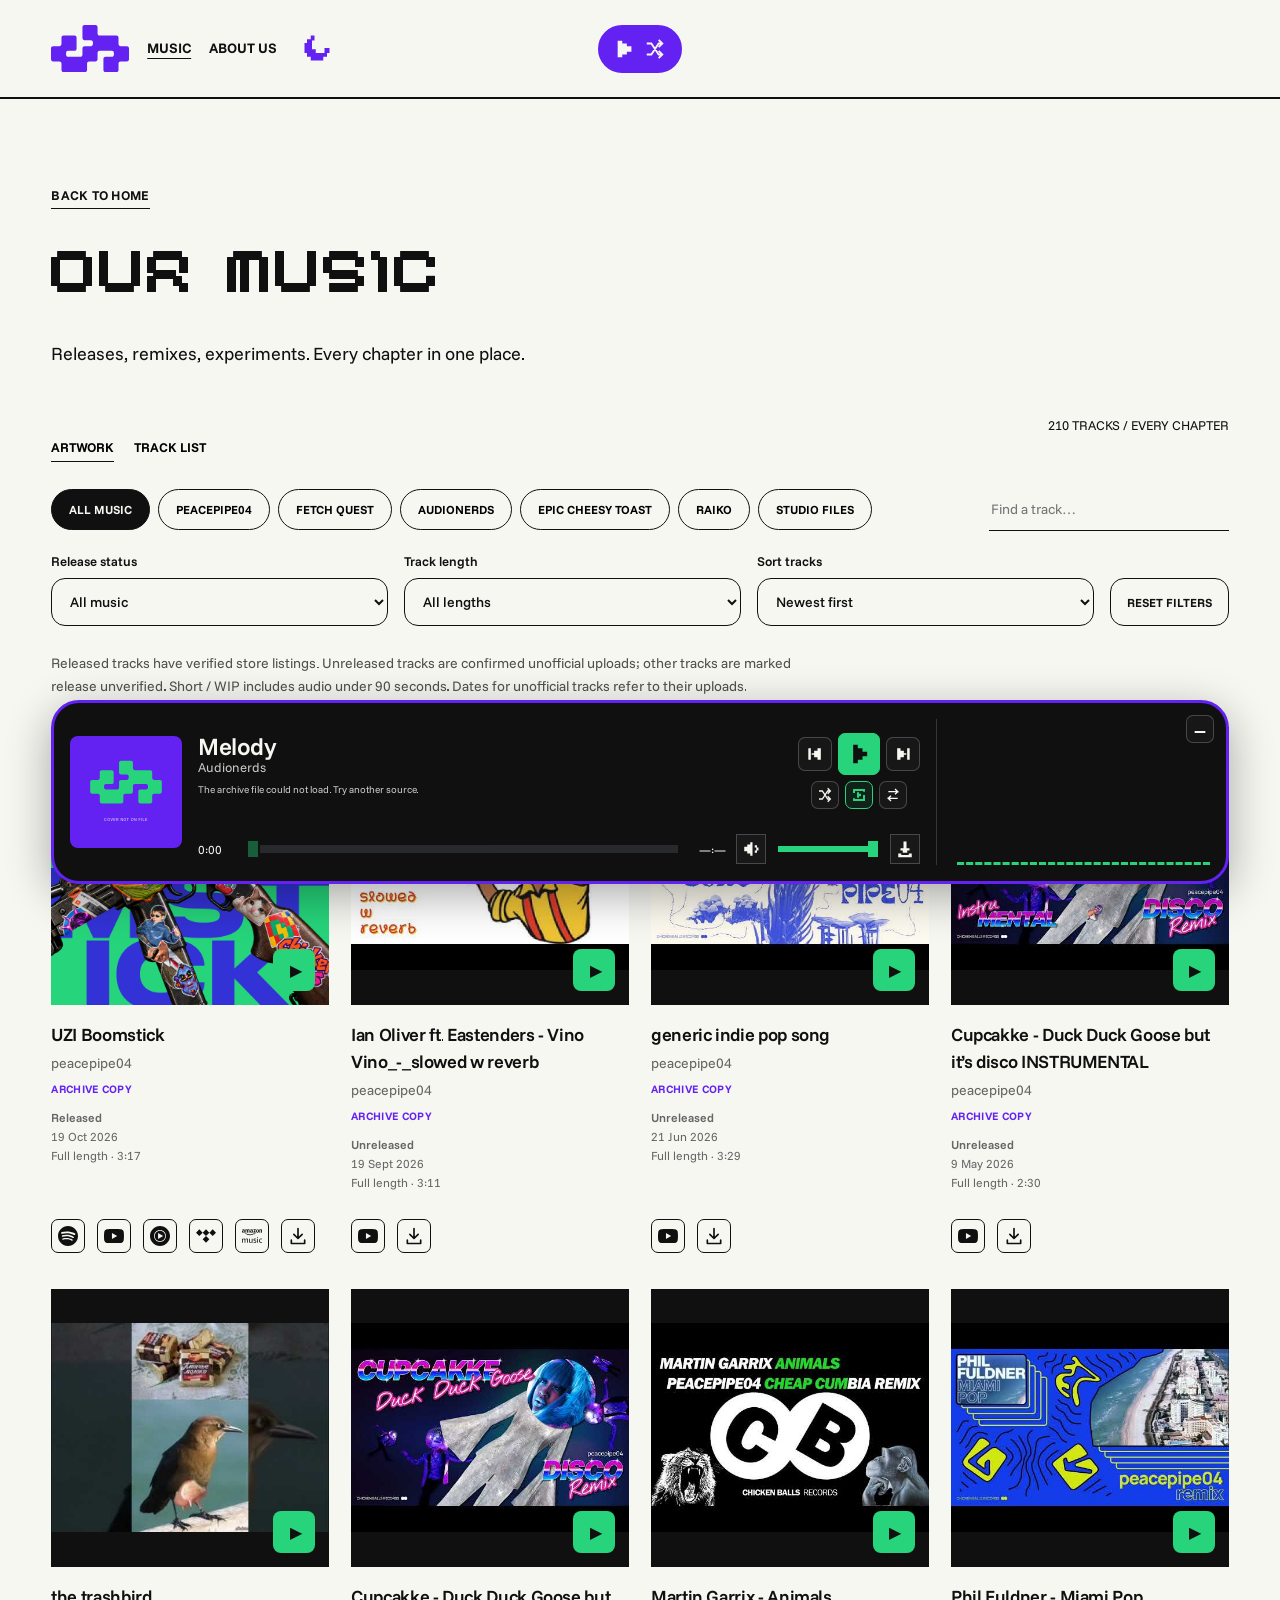
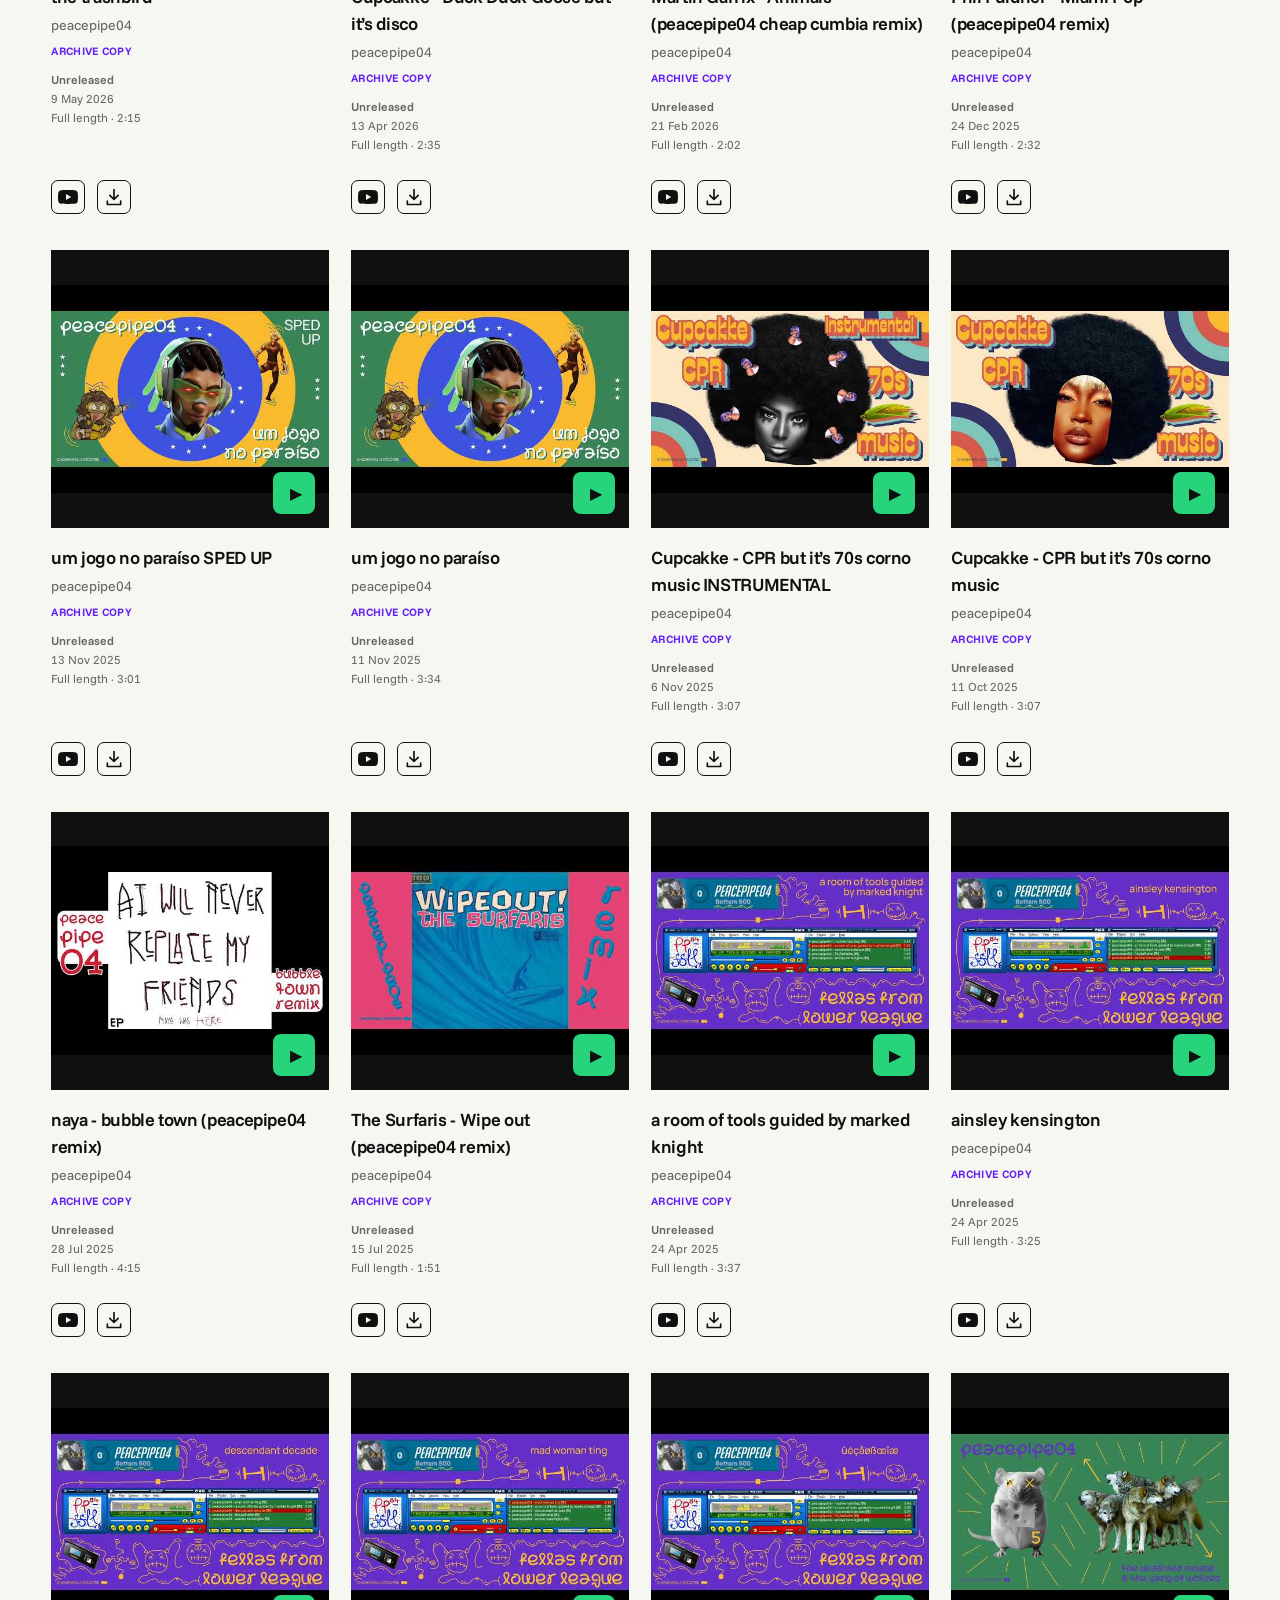
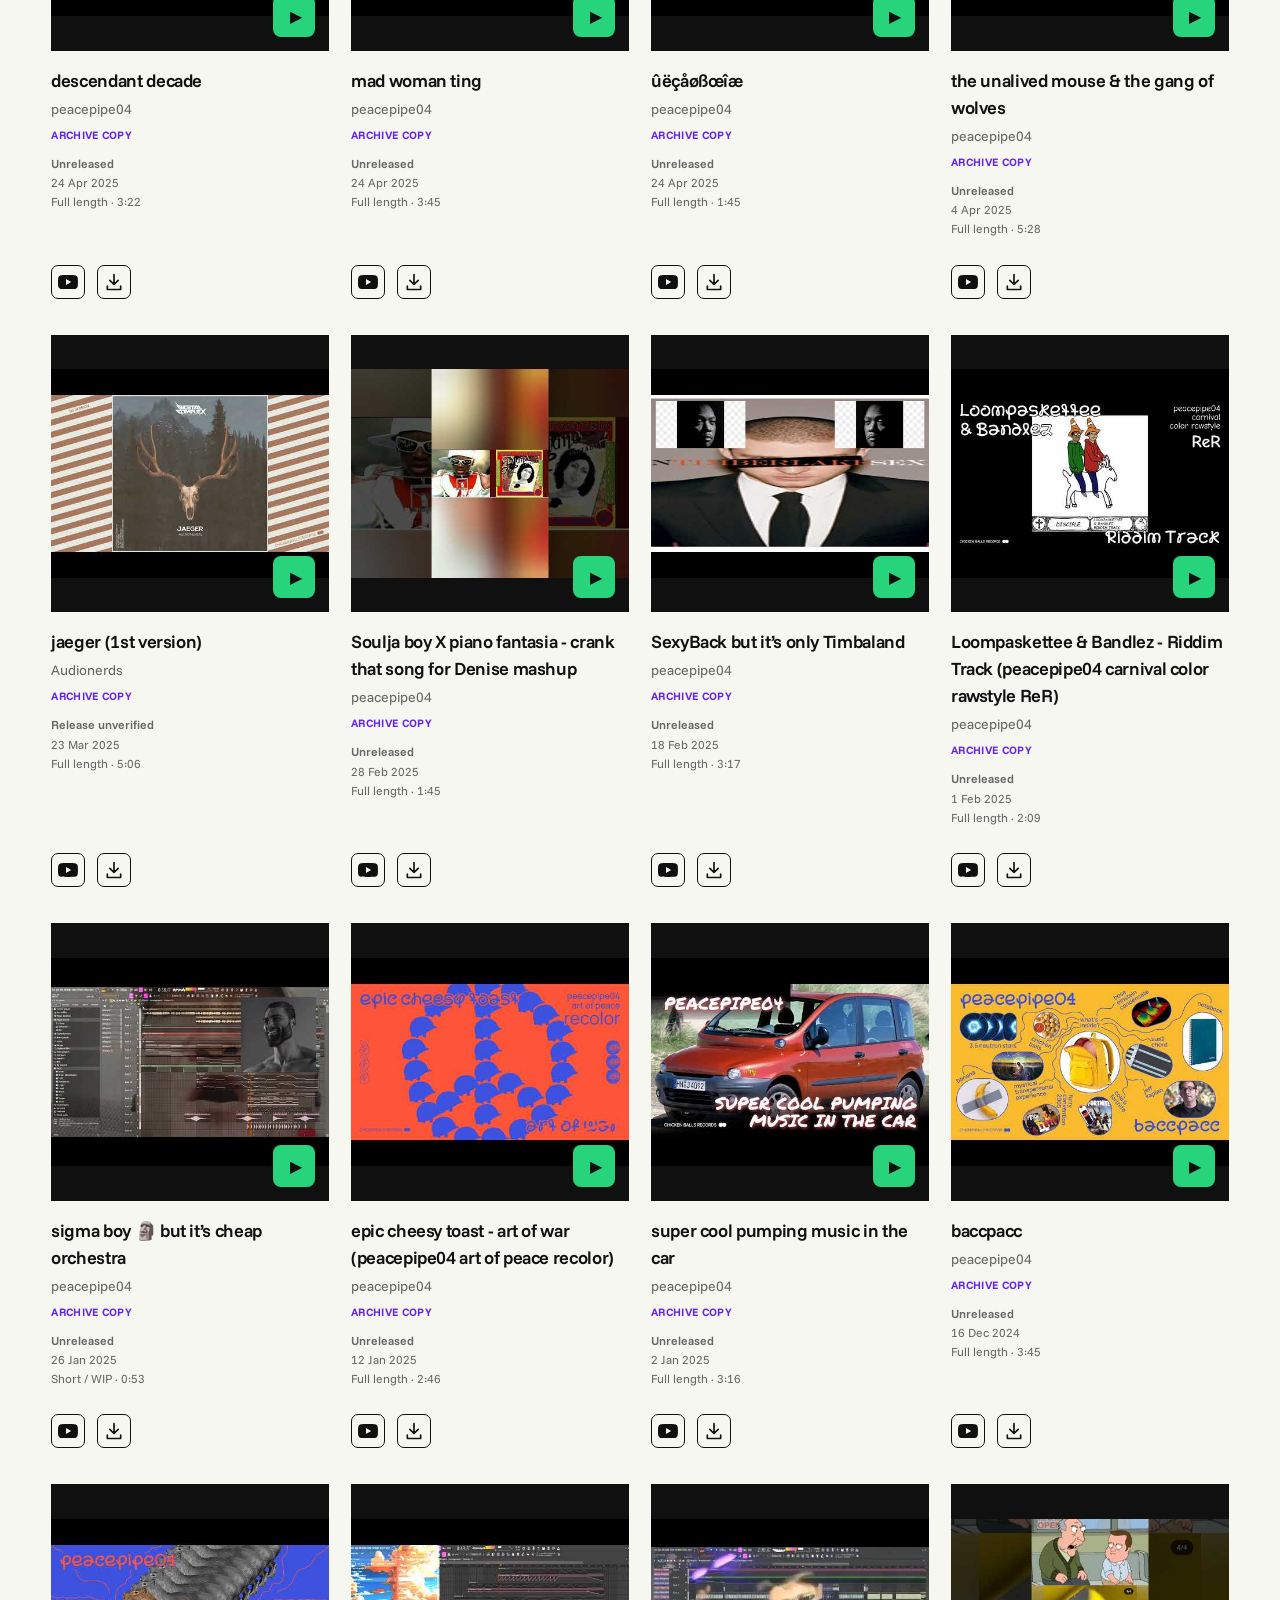
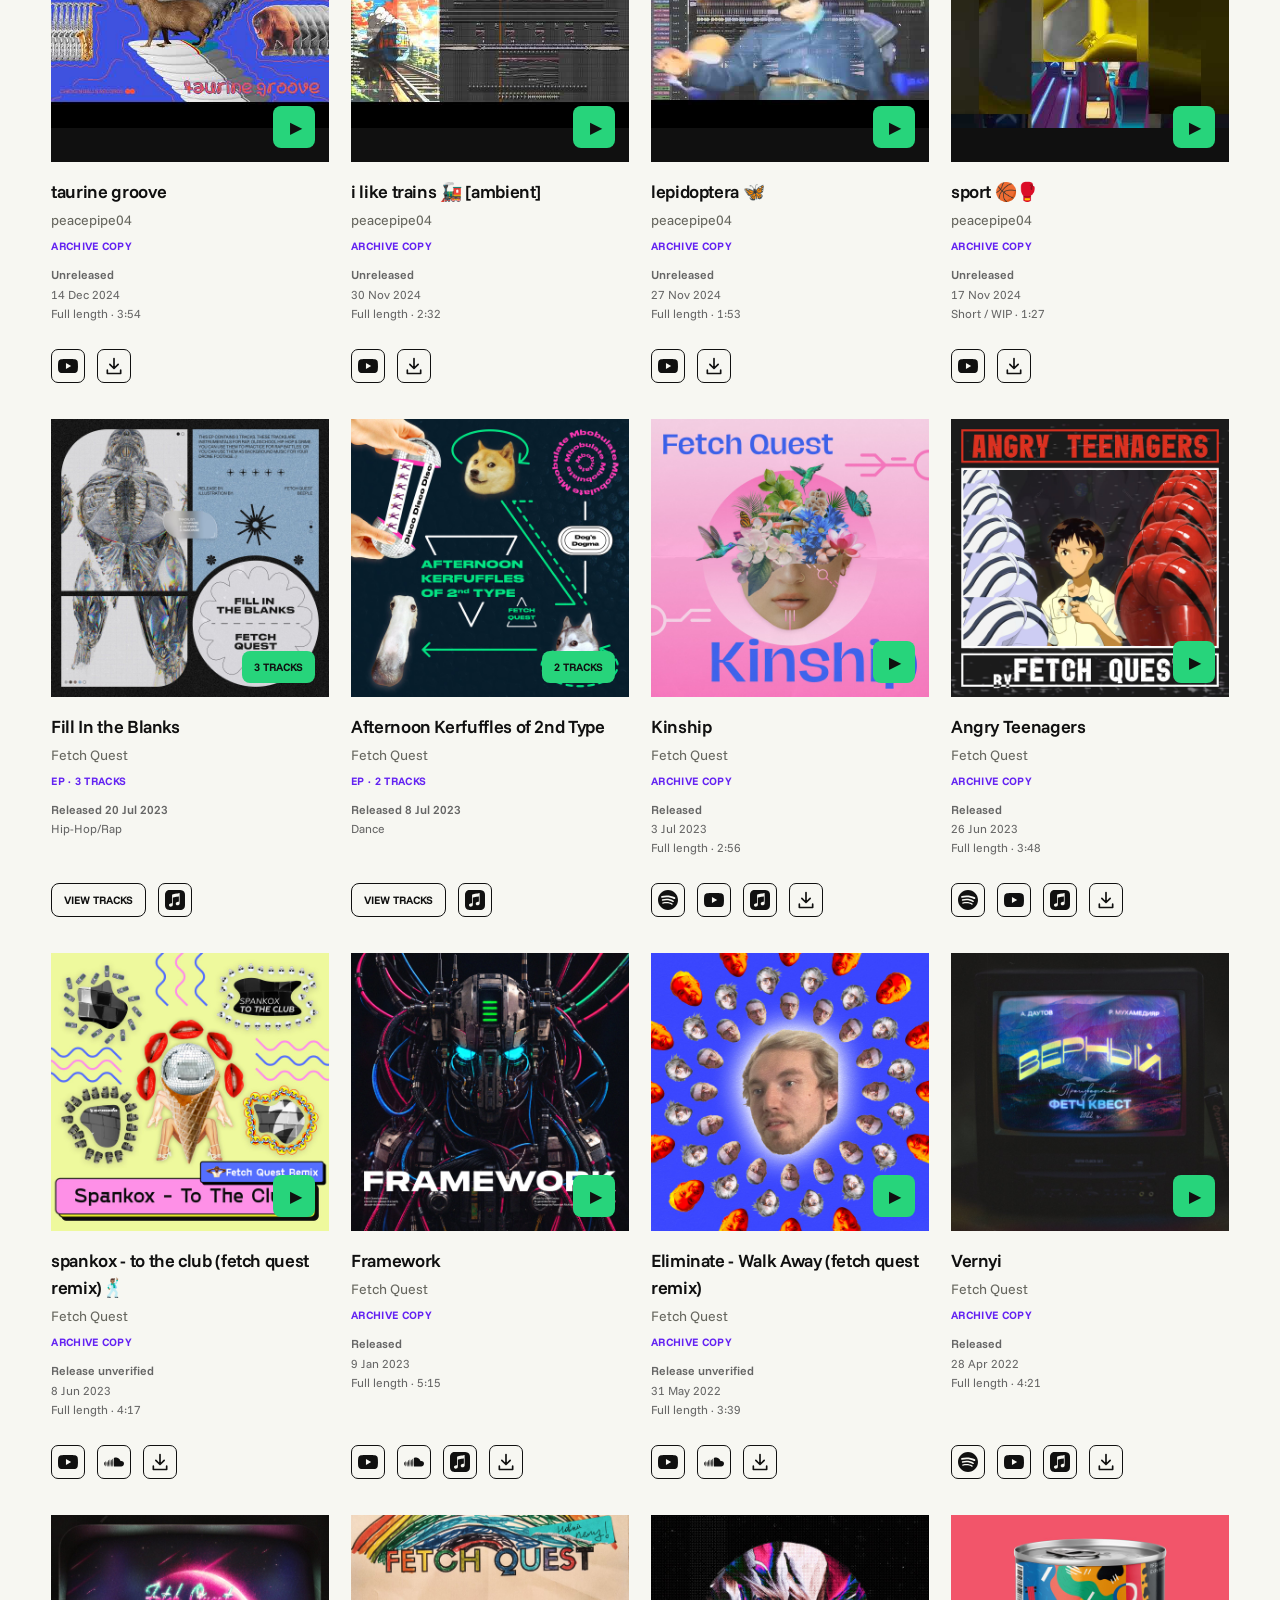
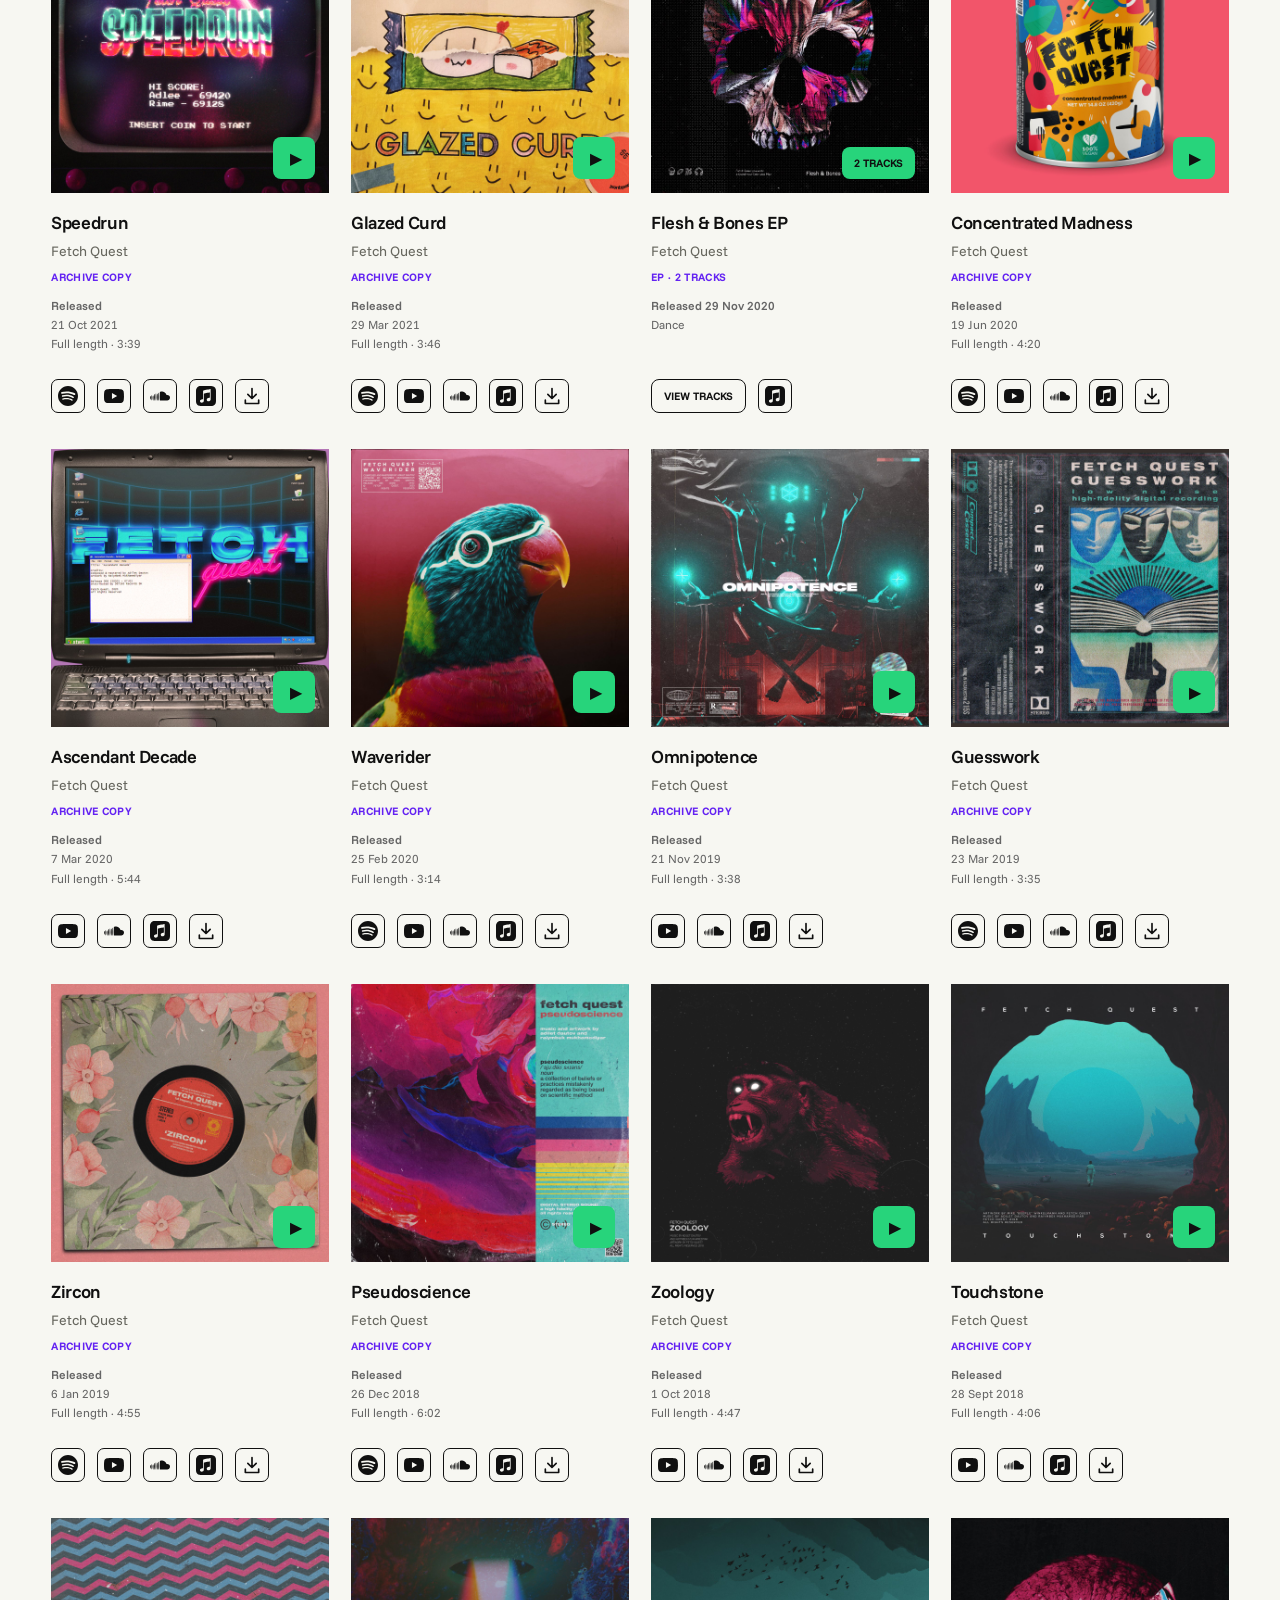
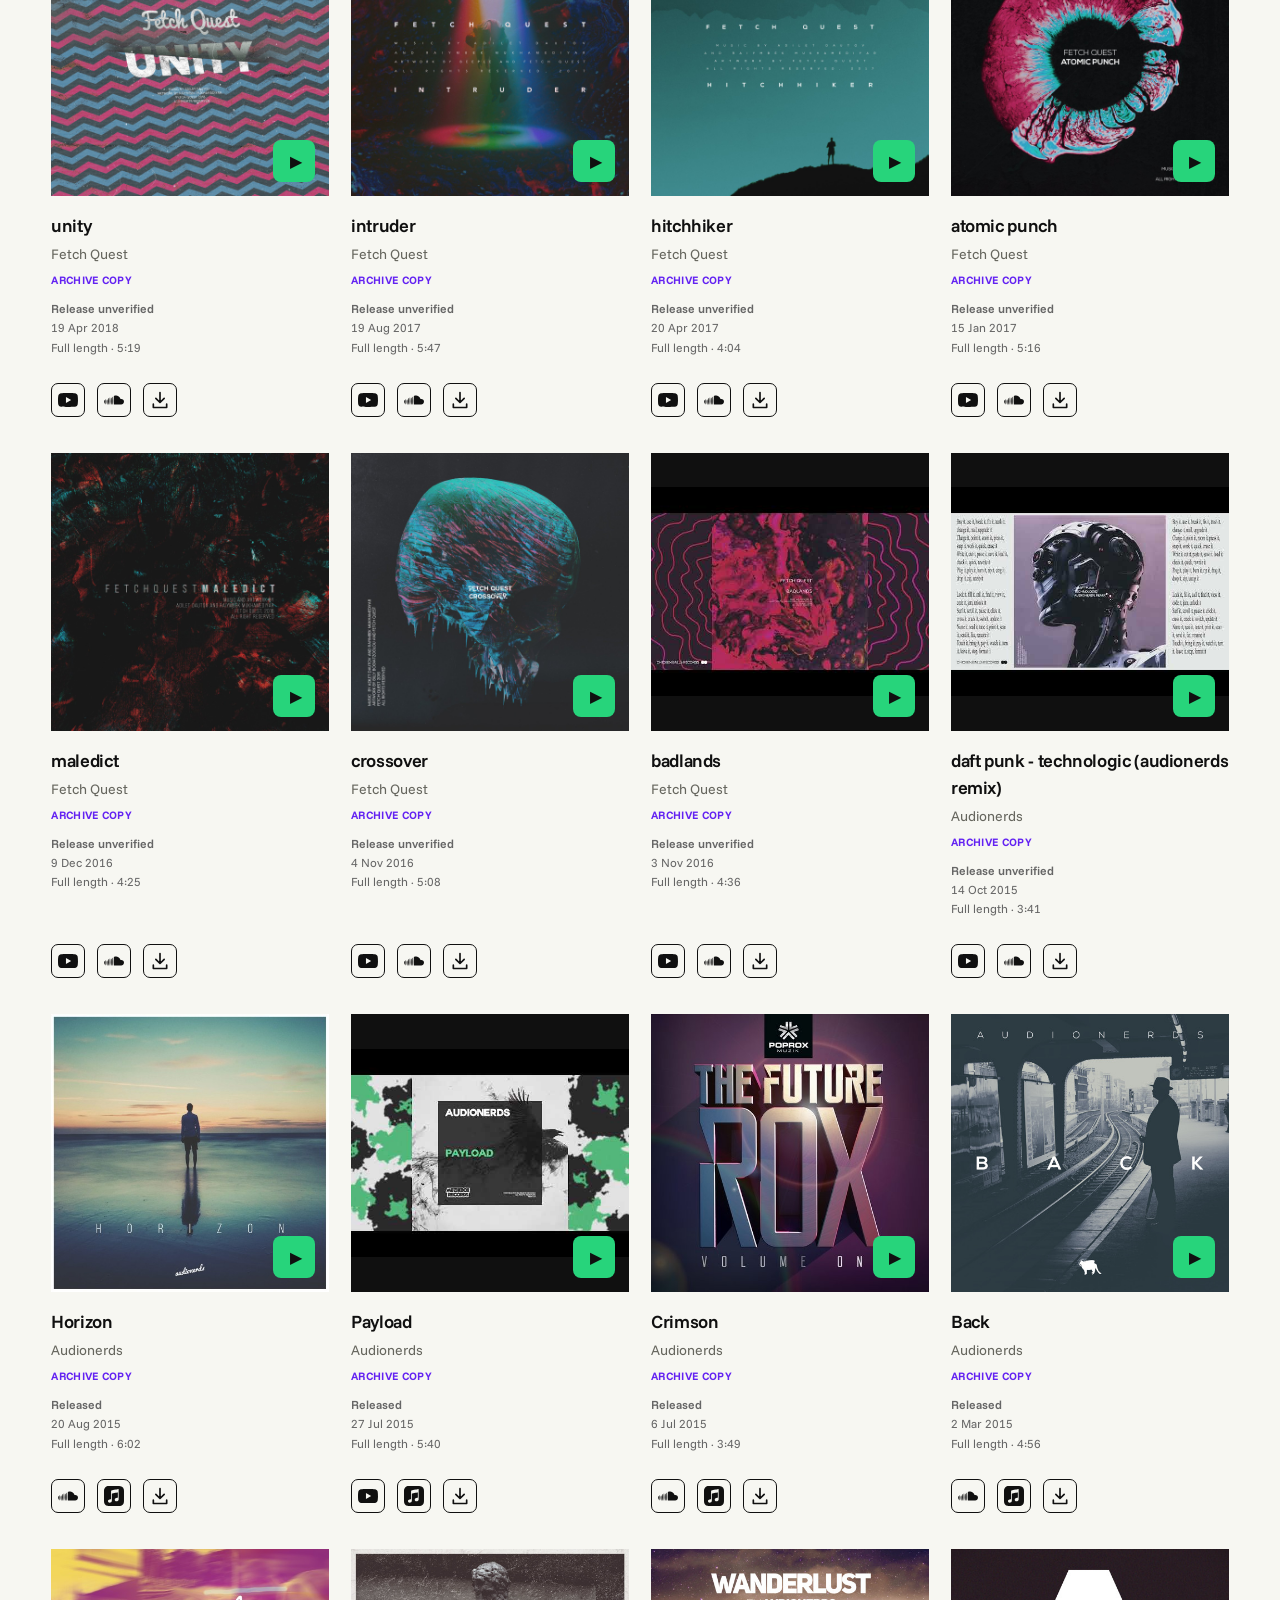
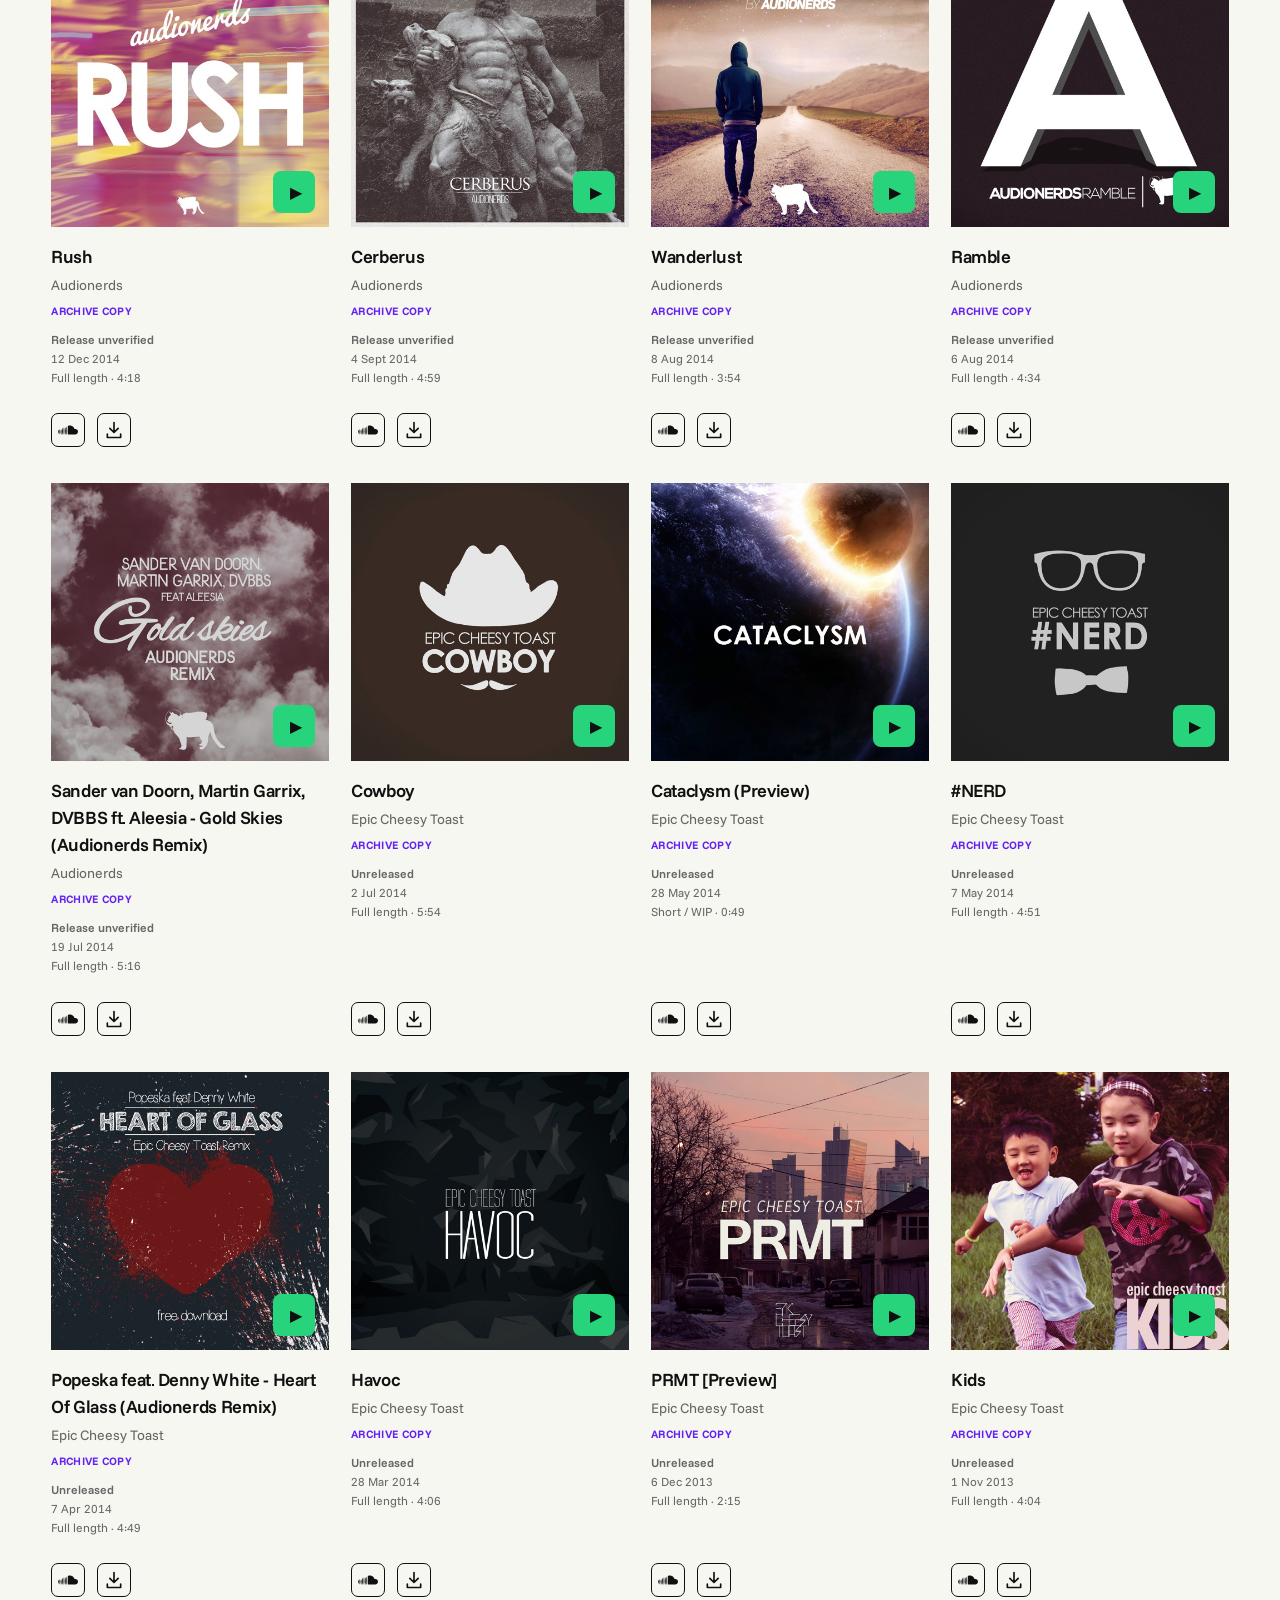
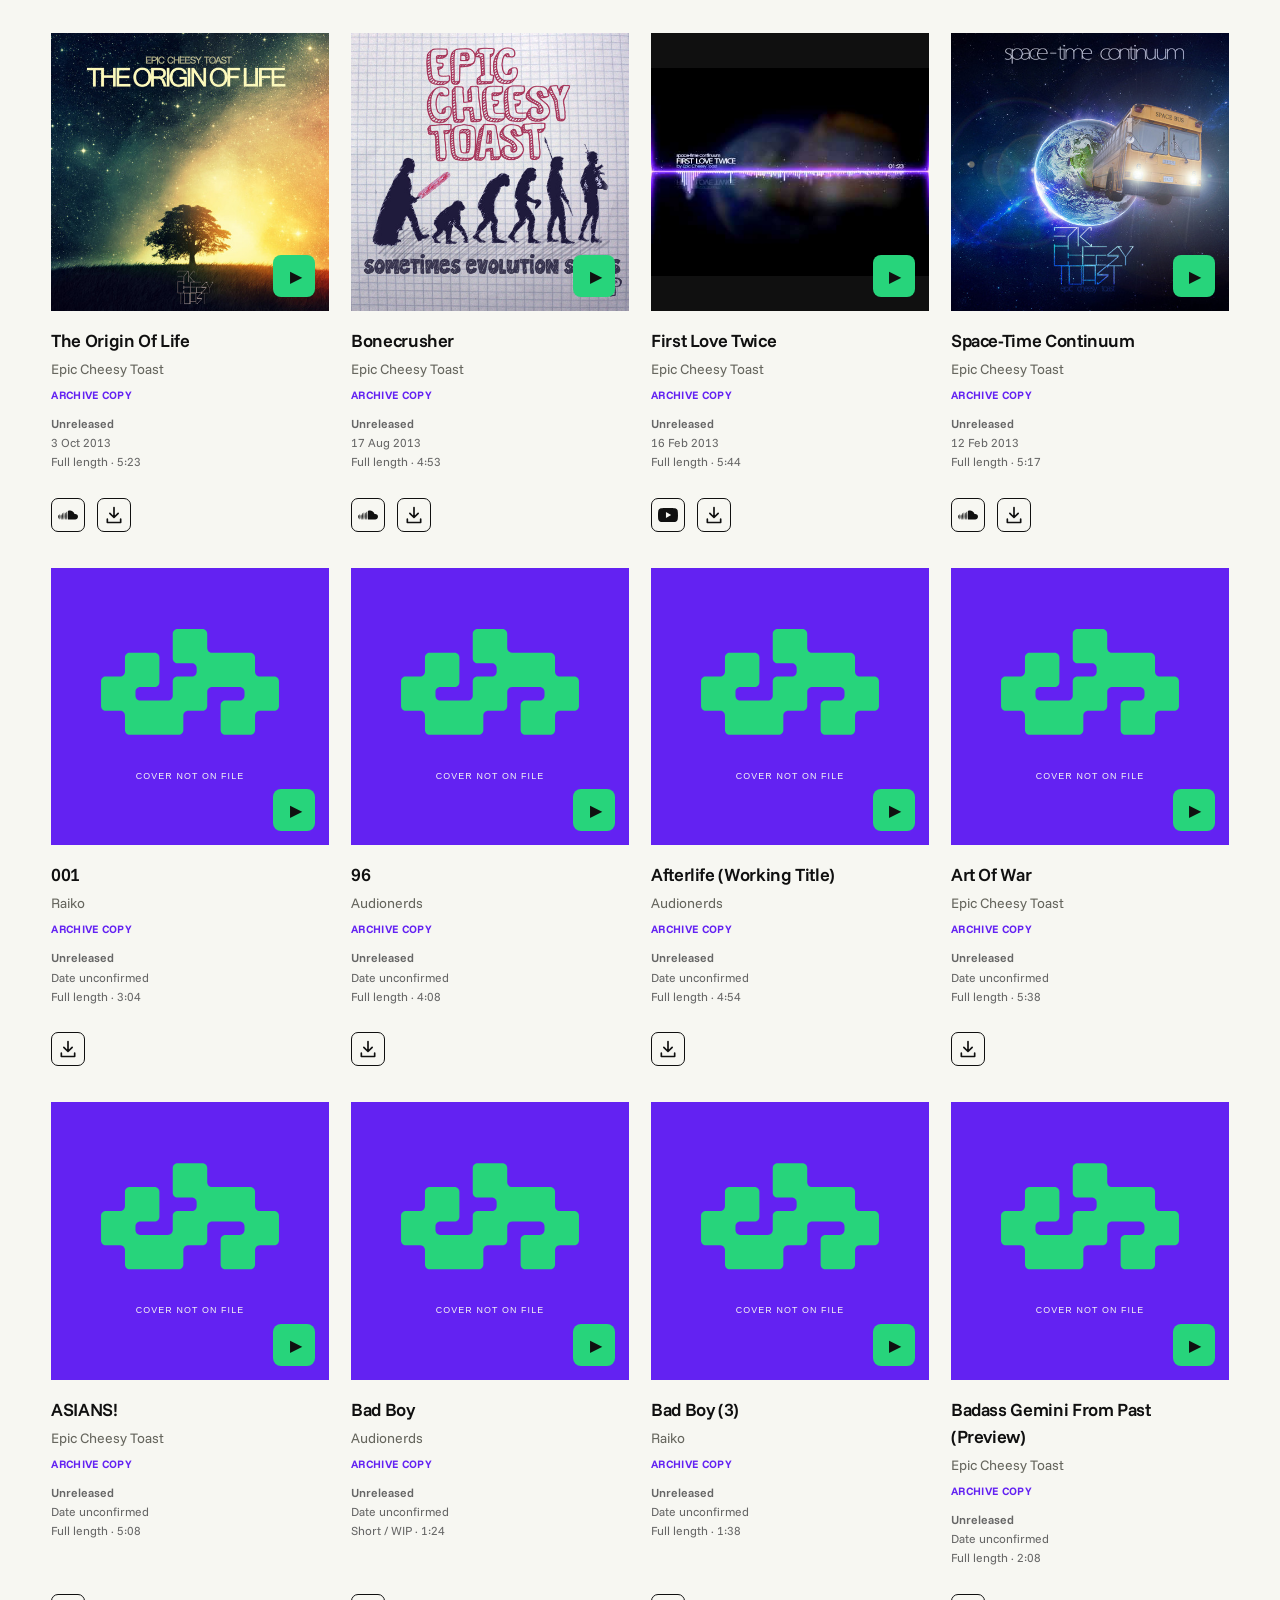
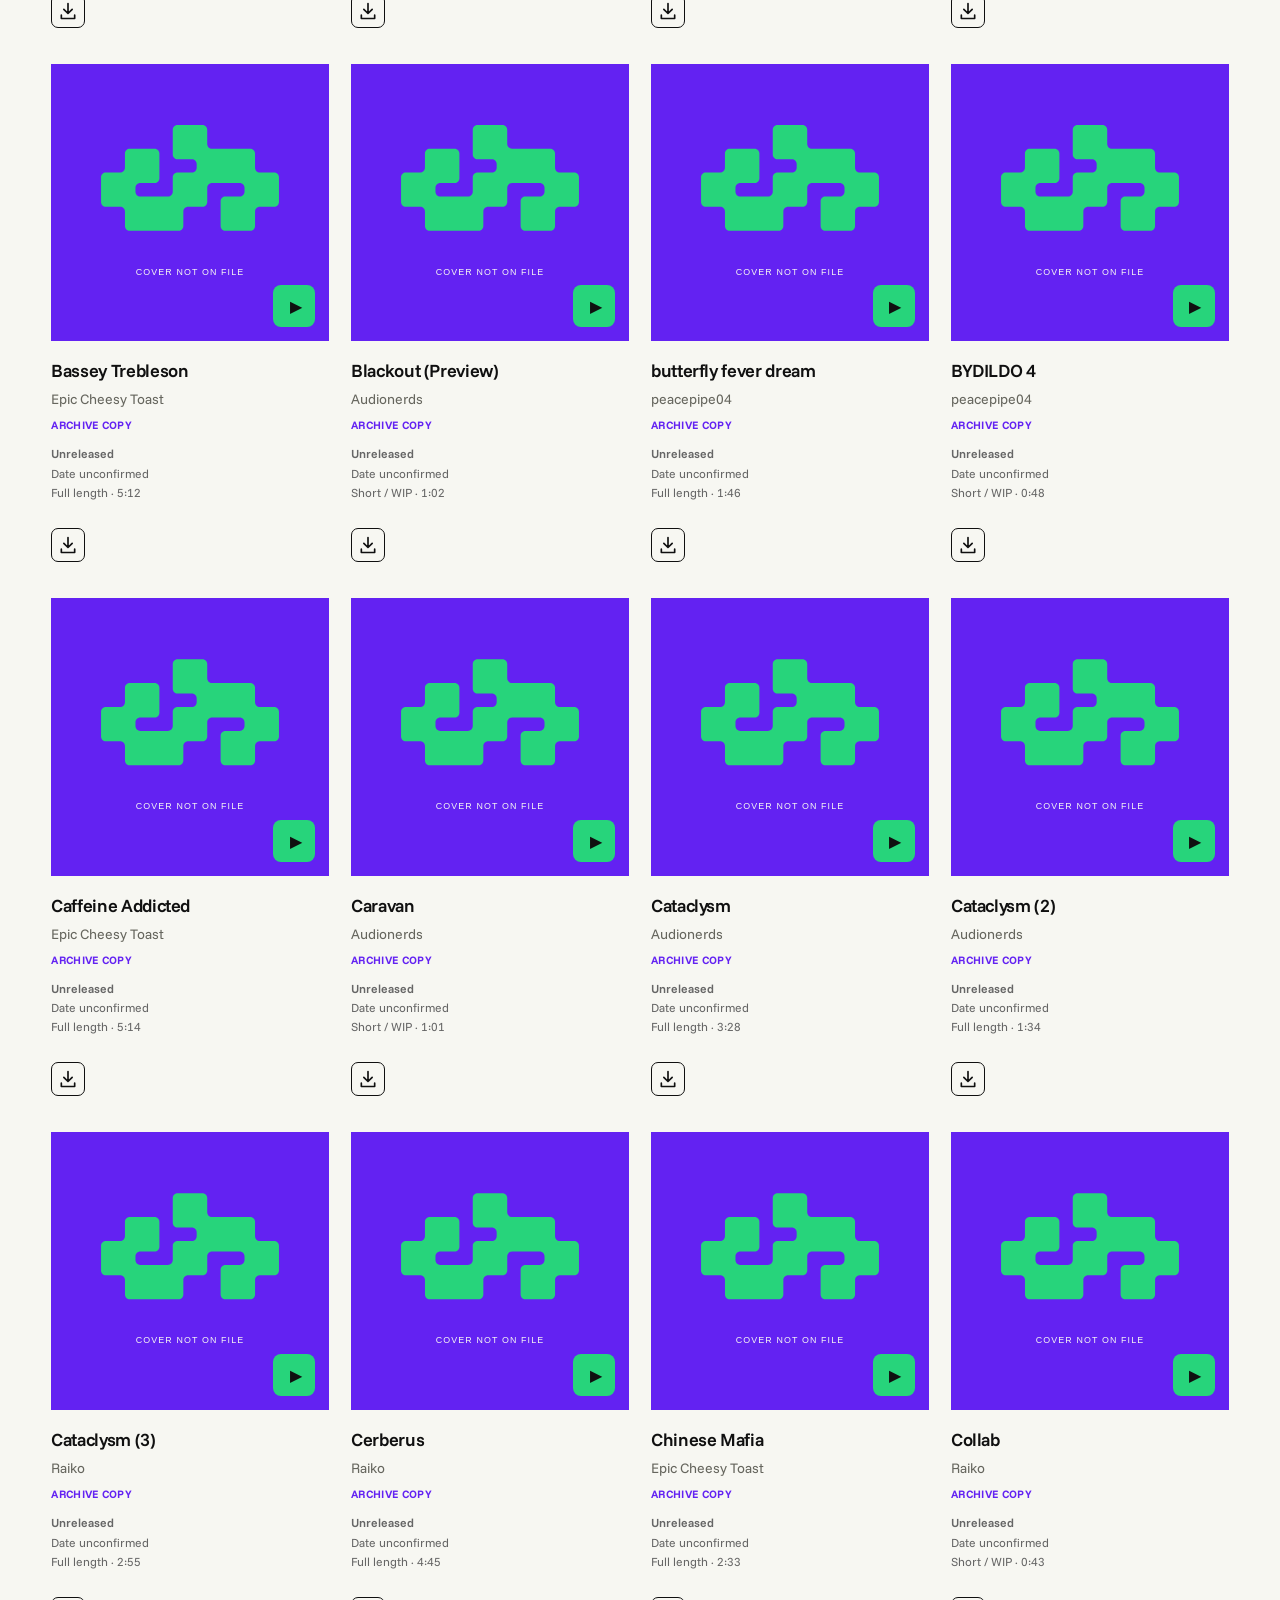
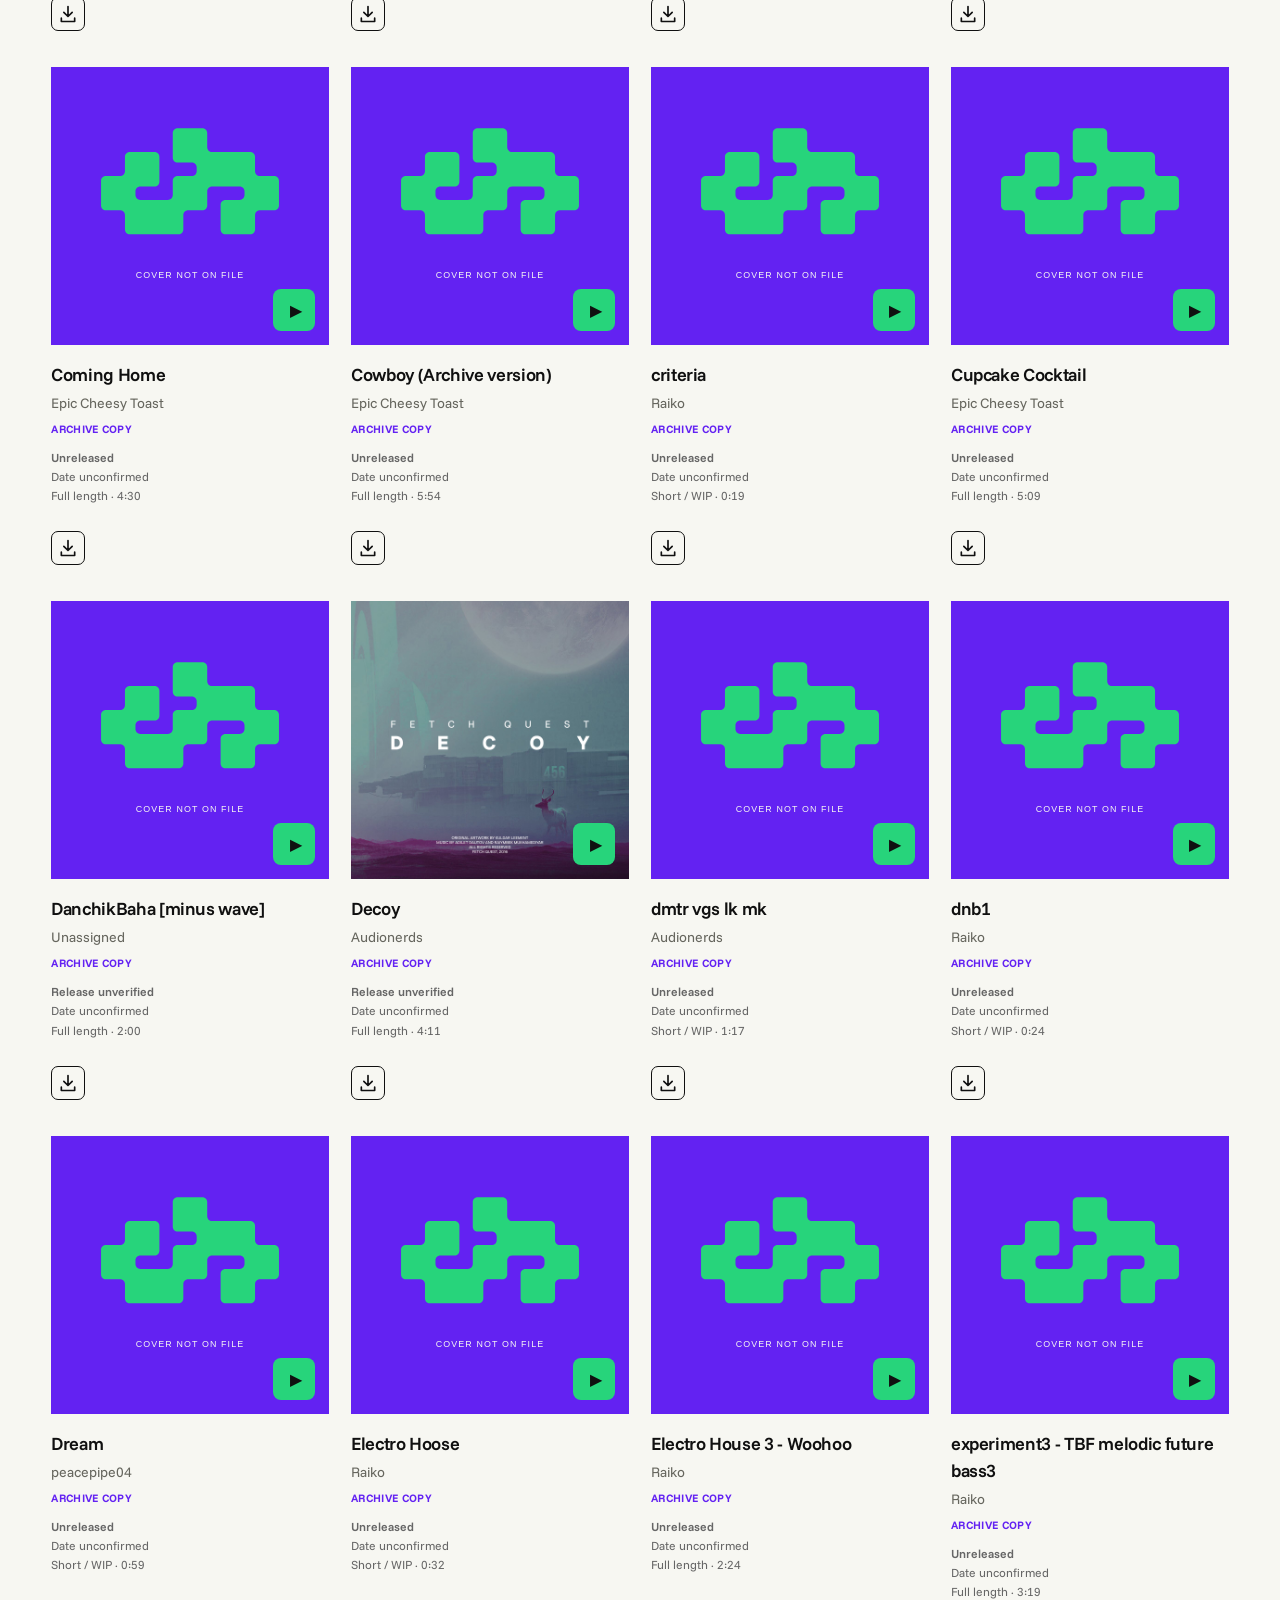
==== discography.html @ 719ac15e "Increase subtitle spacing and lower hero text slightly" ====
<!doctype html>
<html lang="en"><head><meta charset="utf-8"><meta name="viewport" content="width=device-width, initial-scale=1"><meta name="referrer" content="strict-origin-when-cross-origin"><meta name="theme-color" content="#6322f2"><meta name="description" content="The complete Chicken Balls discography. Explore released tracks, unofficial uploads and studio work from every chapter."><title>Discography — Chicken Balls</title><link rel="stylesheet" href="style.css?v=0e05058e1697"><link rel="stylesheet" href="music-updates.css?v=264921c4ed99"><link rel="stylesheet" href="artwork-layout.css?v=a13fa902a957"><link rel="stylesheet" href="zenyt.css?v=a82aa2917c0f"><link rel="stylesheet" href="archive.css?v=46d4344c7d3b"><link rel="stylesheet" href="floating-player.css?v=11b12157ee65"><link rel="stylesheet" href="compact-player.css?v=e9a498d72b85"><link rel="stylesheet" href="site-enhancements.css?v=86eee51b4c34"><link rel="stylesheet" href="release-player.css?v=696f92ced68b"><link rel="stylesheet" href="player-balance.css?v=326f688c9946"><link rel="preload" href="assets/fonts/ChickenBallsFont.ttf?v=d32ab66d446a" as="font" type="font/ttf" crossorigin><link rel="stylesheet" href="player-refinements.css?v=3584739a7eab"><link rel="icon" href="favicon.svg?v=6939a4829fbb"><link rel="stylesheet" href="about-updates.css?v=d195edd1bab8"><link rel="stylesheet" href="streaming-links.css?v=bbf9d5753bc1"><link rel="stylesheet" href="discography.css?v=de3d8017a100"><link rel="stylesheet" href="hero-mosaic.css?v=660a48881dac"><link rel="stylesheet" href="editorial-updates.css?v=1729a34cbf06"></head>
<body data-page="discography"><a class="skip" href="#music">Skip to music</a><header><a class="wordmark" href="index.html#top" aria-label="Chicken Balls home"><img class="brand-symbol" src="assets/chicken-balls-logo-purple.svg?v=69ef0edc38bc" alt=""></a><nav aria-label="Main navigation"><a href="discography.html" aria-current="page">MUSIC</a><a href="index.html#people">ABOUT US</a></nav></header>
<section class="listening-room" aria-label="Music player" id="listening-room"><div class="now-playing"><span class="eyebrow">ON THE DECK</span><div><h3 id="playing-title">generic indie pop song</h3><p id="playing-artist">peacepipe04</p></div><p id="player-status" role="status" aria-live="polite">Press play to listen here.</p><div class="player-actions"><button id="audio-mode" hidden aria-pressed="false">ARCHIVE AUDIO</button><button id="soundcloud-mode" hidden aria-pressed="false">SOUNDCLOUD</button><button id="youtube-mode" class="active" aria-pressed="true">YOUTUBE</button><button id="spotify-mode" hidden aria-pressed="false">SPOTIFY</button><a id="original-track" href="https://music.youtube.com/watch?v=oasfLfWYgTo" target="_blank" rel="noopener">OPEN ORIGINAL</a></div></div><div class="player-screen"><div id="youtube-player"></div></div></section>
<main id="top"><section class="music discography-page" id="music" aria-labelledby="discography-title"><div class="section-heading"><div><a class="text-link back-home" href="index.html">BACK TO HOME</a><h1 id="discography-title">Our music</h1><p>Releases, remixes, experiments. Every chapter in one place.</p></div></div><div class="archive-heading"><span id="total-count"></span></div><div class="archive-controls"><div class="filters" role="group" aria-label="Filter artist"><button class="active" data-filter="All" aria-pressed="true">ALL MUSIC</button><button data-filter="peacepipe04" aria-pressed="false">PEACEPIPE04</button><button data-filter="Fetch Quest" aria-pressed="false">FETCH QUEST</button><button data-filter="Audionerds" aria-pressed="false">AUDIONERDS</button><button data-filter="Epic Cheesy Toast" aria-pressed="false">EPIC CHEESY TOAST</button><button data-filter="Raiko" aria-pressed="false">RAIKO</button><button data-filter="Unassigned" aria-pressed="false">STUDIO FILES</button></div><label class="search"><span class="sr-only">Search tracks</span><input id="search" type="search" placeholder="Find a track…"></label></div><div class="discography-options"><label>Release status<select id="release-filter"><option value="all">All music</option><option value="official">Released</option><option value="unofficial">Unreleased</option><option value="unverified">Release unverified</option></select></label><label>Track length<select id="length-filter"><option value="all">All lengths</option><option value="full">Full length · 90 sec or more</option><option value="wip">Short / WIP · under 90 sec</option><option value="unknown">Length unverified</option></select></label><label>Sort tracks<select id="sort-tracks"><option value="newest">Newest first</option><option value="oldest">Oldest first</option><option value="artist-asc">Artist · A–Z</option><option value="name-asc">Name · A–Z</option><option value="name-desc">Name · Z–A</option></select></label><button id="reset-filters" type="button">RESET FILTERS</button></div><p class="archive-note">Released tracks have verified store listings. Unreleased tracks are confirmed unofficial uploads; other tracks are marked release unverified. Short / WIP includes audio under 90 seconds. Dates for unofficial tracks refer to their uploads.</p><div class="list-header" aria-hidden="true"><span>TRACK / ARTIST</span><span>RELEASE / LENGTH</span><span>LISTEN</span></div><div id="tracks"></div><p id="results-status" class="results-status" role="status" aria-live="polite"></p><noscript><p>Please enable JavaScript to search the full discography and use the music player.</p></noscript></section></main><footer><a class="wordmark" href="index.html#top"><img class="brand-symbol" src="assets/chicken-balls-logo.svg?v=6939a4829fbb" alt=""><span class="brand-name">CHICKEN<br>BALLS</span></a><span>INDEPENDENT ELECTRONIC MUSIC</span><a href="#top">BACK TO TOP</a><span>© <span id="year">2026</span> CHICKEN BALLS</span></footer><script src="catalog.js?v=e4ac65f9c46b"></script><script src="artwork.js?v=73d5e56d52cf"></script><script src="catalog-tools.js?v=3ba21516ba80"></script><script src="platform-icons.js?v=7972b5b67f4c"></script><script src="release-groups.js?v=684c57c96e1e"></script><script src="app.js?v=90c67927ff67"></script><script src="player.js?v=525d32bf2590"></script><script src="floating-player.js?v=1da1b9b3c360"></script><script src="site-enhancements.js?v=4034faf7898a"></script><script src="latest-release.js?v=5b8973f147f7"></script><script src="release-player.js?v=3616f842eef4"></script><script src="player-scrubber.js?v=312efe061540"></script><script src="streaming-links.js?v=ffabb229e06c"></script><script src="navigation.js?v=997185ebb4bf"></script><script src="hero-mosaic.js?v=affc91d423dd"></script></body></html>
---- style.css ----
@font-face{font-family:'Funnel Sans';src:url('assets/fonts/FunnelSans-variable.woff2?v=75d3c7a2af4c') format('woff2');font-weight:300 800;font-style:normal;font-display:swap}
@font-face{font-family:'Funnel Sans';src:url('assets/fonts/FunnelSans-Italic-variable.woff2?v=f0435e0e160f') format('woff2');font-weight:300 800;font-style:italic;font-display:swap}
@font-face{font-family:'Funnel Display';src:url('assets/fonts/FunnelDisplay-variable.woff2?v=fdb7d8991703') format('woff2');font-weight:300 800;font-style:normal;font-display:swap}
:root{--purple:#6322f2;--green:#27d47b;--black:#101010;--white:#f7f7f2;--line:#d5d5cf}*{box-sizing:border-box}html{scroll-behavior:smooth;scroll-padding-top:95px}body{margin:0;background:var(--white);color:var(--black);font-family:'Funnel Sans',Arial,sans-serif;font-size:16px}a{color:inherit;text-decoration:none}button,input{font:inherit}button,a,input{ -webkit-tap-highlight-color:transparent}button{cursor:pointer}a:focus-visible,button:focus-visible,input:focus-visible{outline:3px solid var(--purple);outline-offset:5px}.skip{position:absolute;top:-100px;background:var(--green);padding:16px;z-index:99}.skip:focus{top:10px}.sr-only{position:absolute;width:1px;height:1px;padding:0;overflow:hidden;clip:rect(0,0,0,0)}header{height:98px;display:flex;align-items:center;justify-content:space-between;padding:0 4%;border-bottom:1px solid var(--black);background:var(--white)}.wordmark{font-family:'Barlow Condensed',Impact,sans-serif;font-weight:900;font-size:25px;line-height:.83;letter-spacing:-.6px;position:relative}.wordmark span{font:12px Arial;position:absolute;top:0;right:-15px}nav{display:flex;gap:38px;font-size:14px;font-weight:700}nav a:hover,footer a:hover{text-decoration:underline;text-underline-offset:5px}.header-listen{font-size:14px;font-weight:700;border:1px solid;border-radius:50%;padding:17px 25px}.header-listen:hover{background:var(--green)}.hero{padding:28px 4% 36px;background:var(--purple);position:relative;overflow:hidden}.hero-top,.hero-bottom{display:flex;justify-content:space-between;align-items:center}.hero-top{font-size:13px;font-weight:700;letter-spacing:.04em}.hero h1{font-family:'Barlow Condensed',Impact,'Arial Narrow',sans-serif;font-weight:900;font-size:clamp(100px,22.5vw,360px);letter-spacing:-.025em;line-height:.77;margin:57px 0 45px;position:relative;z-index:1}.hero h1 span{color:var(--green)}.hero h1 i{font-style:normal;font-family:Arial;font-size:clamp(25px,5vw,80px);position:absolute;top:0;right:3%}.hero-bottom p{margin:0;font-size:17px;line-height:1.45;font-weight:500}.pill{border:1px solid var(--black);border-radius:100px;padding:19px 30px;font-size:14px;font-weight:700;background:var(--green);transition:transform .2s,background .2s}.pill:hover{transform:translateY(-3px);background:var(--white)}.catalog-mark{font-size:12px;line-height:1.55;text-align:right;letter-spacing:.06em;font-weight:700}.hero-line{position:absolute;width:60%;height:180px;right:-12%;bottom:65px;border:1px solid rgba(16,16,16,.22);border-radius:50%;transform:rotate(-25deg);pointer-events:none}.intro{display:grid;grid-template-columns:1fr 1fr;gap:10%;padding:90px 4%;align-items:center}.eyebrow{font-size:13px;font-weight:700;letter-spacing:.08em}.intro h2,.section-heading h2{font-family:'Barlow Condensed',Impact,sans-serif;font-size:clamp(52px,6.3vw,100px);line-height:.95;letter-spacing:-.02em;margin:25px 0 30px}.intro p{max-width:410px;line-height:1.65;margin-bottom:35px}.text-link{font-size:13px;font-weight:700;display:inline-block;border-bottom:1px solid;padding-bottom:5px;letter-spacing:.03em}.text-link:hover{color:var(--purple)}.label-art{margin:0}.label-art img{display:block;width:100%;height:auto;aspect-ratio:1;object-fit:cover}.label-art figcaption{display:flex;justify-content:space-between;gap:12px;font-size:12px;font-weight:500;margin-top:12px}.music{padding:85px 4%;border-top:1px solid var(--black)}.section-heading{display:flex;justify-content:space-between;align-items:flex-end;margin-bottom:42px}.section-heading h2{margin-bottom:0}.section-heading p{line-height:1.6;margin:0 0 8px}.featured{display:grid;grid-template-columns:repeat(3,1fr);gap:24px}.featured>a:hover .cover{transform:translateY(-5px)}.cover{height:auto;aspect-ratio:1;display:flex;flex-direction:column;justify-content:space-between;padding:25px;transition:transform .25s;overflow:hidden}.cover>span{font-family:'Barlow Condensed',Impact,sans-serif;font-size:clamp(36px,5vw,78px);line-height:.9;font-weight:800;letter-spacing:-.015em}.cover small{font-size:12px;font-weight:700;letter-spacing:.05em}.cover-one{background:var(--green)}.cover-two{background:var(--black);color:var(--white)}.cover-two>span{color:var(--green)}.cover-three{background:var(--purple);color:var(--white)}.feature-meta{display:block;font-size:12px;margin-top:18px;letter-spacing:.03em}.featured h3{font-size:22px;letter-spacing:-.03em;margin:9px 0 20px}.archive-heading{display:flex;justify-content:space-between;align-items:center;margin-top:85px}.archive-heading h3{font-size:30px;letter-spacing:-.05em}.archive-heading>span{font-size:13px}.archive-controls{display:flex;justify-content:space-between;gap:20px;align-items:center}.filters{display:flex;gap:8px;flex-wrap:wrap}.filters button{border:1px solid var(--black);border-radius:100px;background:transparent;padding:12px 17px;font-size:12px;font-weight:700}.filters button.active,.filters button:hover{color:var(--white);background:var(--black)}.search input{width:240px;border:none;border-bottom:1px solid var(--black);padding:12px 2px;background:transparent;border-radius:0;font-size:14px}.archive-note{font-size:14px;color:#52524d;line-height:1.6;max-width:750px;margin:26px 0}.list-header,.track{display:grid;grid-template-columns:minmax(0,1.8fr) minmax(0,.6fr) minmax(0,1fr);gap:25px;align-items:center}.list-header{font-size:12px;letter-spacing:.06em;border-bottom:1px solid var(--black);padding:16px 0}.list-header>span:last-child{text-align:right}.track{border-bottom:1px solid var(--line);padding:21px 0}.track-name{display:flex;align-items:center;gap:20px}.track-number{color:#77776e;font-size:12px;min-width:23px}.track h4{margin:0 0 6px;font-size:18px;font-weight:600;line-height:1.35;overflow-wrap:anywhere}.track p{font-size:13px;margin:0;color:#66665e}.track-type{font-size:12px;color:#66665e}.track-links{display:flex;gap:16px;justify-content:flex-end;align-items:center}.track-links a{font-size:12px;font-weight:700;border-bottom:1px solid;padding-bottom:4px;text-align:center}.track-links a:hover{color:var(--purple)}.duration{font-size:12px;color:#66665e}.load-more{display:block;border:1px solid var(--black);border-radius:100px;background:transparent;padding:16px 35px;font-size:13px;font-weight:700;margin:25px auto 0}.load-more:hover{background:var(--green)}.results-status{font-size:13px;color:#66665e;text-align:center}.people{background:var(--black);color:var(--white);padding:85px 4%}.people-stamp{font-size:13px;line-height:1.5;color:var(--green);text-align:right}.people-grid{display:grid;grid-template-columns:1fr 1fr;gap:7%;margin-top:60px}.people-grid article{border-top:1px solid #666;padding-top:25px}.role{font-size:12px;color:var(--green);letter-spacing:.05em}.people-grid h3{font-family:'Barlow Condensed',Impact,sans-serif;font-size:clamp(48px,6.5vw,90px);line-height:1;margin:34px 0 25px;letter-spacing:-.02em}.people-grid p{max-width:440px;line-height:1.65;color:#c7c7c4}.people-grid .text-link{margin-top:20px}.people-grid .text-link:hover{color:var(--green)}.role-bottom{display:block;font-size:12px;line-height:1.5;margin-top:30px;color:#c7c7c4}.fetch-story{display:grid;grid-template-columns:1fr 1.5fr 1fr;gap:40px;align-items:center;border-top:1px solid #666;margin-top:70px;padding-top:35px}.fetch-story p{margin:0;font-size:17px;line-height:1.6}.fetch-story a{justify-self:end}.label{background:var(--green);padding:85px 4%}.label h2{font-family:'Barlow Condensed',Impact,sans-serif;font-size:clamp(45px,7.5vw,110px);font-weight:800;line-height:.95;letter-spacing:-.02em;margin:35px 0 55px}.label h2 span{color:var(--purple)}.label-bottom{display:flex;justify-content:space-between;gap:40px}.label-bottom p{max-width:440px;line-height:1.65;margin:0}.platforms{display:flex;flex-direction:column;gap:17px}.platforms a{font-size:13px;font-weight:700;border-bottom:1px solid;padding-bottom:6px}.platforms a:hover{color:var(--purple)}footer{display:flex;align-items:center;justify-content:space-between;gap:25px;padding:40px 4%;font-size:12px;font-weight:600}button[hidden]{display:none}
@media(min-width:1600px){.hero h1{font-size:350px}.hero,.intro,.music,.people,.label,header,footer{padding-left:max(4%,calc((100vw - 1500px)/2));padding-right:max(4%,calc((100vw - 1500px)/2))}}
@media(max-width:800px){header{height:85px}nav{gap:18px;font-size:12px}.header-listen{padding:12px 15px;font-size:12px}.hero h1{margin:50px 0 40px;font-size:26vw}.hero-top{font-size:12px}.hero-top span:last-child{display:none}.hero-bottom{gap:25px;align-items:flex-start}.catalog-mark{display:none}.hero-bottom p{font-size:15px}.pill{font-size:12px;padding:17px 20px}.intro{gap:35px;padding-top:60px;padding-bottom:60px}.intro h2{font-size:55px}.intro p{font-size:15px}.label-art figcaption{font-size:12px;flex-direction:column}.section-heading p{font-size:14px}.cover{padding:18px}.cover>span{font-size:6vw}.cover small{font-size:12px}.featured h3{font-size:18px}.feature-meta{font-size:12px}.archive-controls{flex-direction:column;align-items:stretch}.search input{width:100%}.track-links{gap:10px}.track-links a{font-size:12px}.duration{display:none}.track{gap:15px}.track h4{font-size:16px}.track-number{display:none}.fetch-story{grid-template-columns:1fr 2fr}.fetch-story a{grid-column:2;justify-self:start}.label-bottom{gap:30px}footer{flex-wrap:wrap}footer>span:first-of-type{display:none}}
@media(max-width:560px){header{padding:0 5%;height:80px}.wordmark{font-size:22px}nav{gap:14px}nav a:last-child{display:none}.hero{padding:24px 5% 32px}.hero h1{font-size:27vw;margin-top:42px}.hero-bottom{flex-direction:column;gap:22px}.hero h1 i{right:0}.intro{grid-template-columns:1fr;padding:55px 5%;gap:40px}.intro h2{font-size:64px}.intro p{font-size:16px}.label-art figcaption{flex-direction:row;flex-wrap:wrap}.music,.people,.label{padding:55px 5%}.section-heading{align-items:flex-start;gap:25px;flex-direction:column}.section-heading h2{font-size:64px}.featured{grid-template-columns:1fr;gap:38px}.cover{padding:26px;aspect-ratio:1.15}.cover>span{font-size:70px}.featured h3{font-size:22px}.archive-heading{margin-top:45px;gap:15px}.archive-heading h3{font-size:25px}.filters button{padding:11px 13px}.list-header{grid-template-columns:1fr auto}.list-header>span:nth-child(2){display:none}.track{grid-template-columns:minmax(0,1fr) auto;gap:13px}.track-type{display:none}.track-links{flex-direction:column;align-items:flex-end}.track h4{font-size:16px}.people-grid{grid-template-columns:1fr;gap:45px;margin-top:35px}.people-grid h3{font-size:64px}.people-stamp{text-align:left}.fetch-story{grid-template-columns:1fr;gap:22px;margin-top:45px}.fetch-story a{grid-column:1}.label h2{font-size:53px}.label-bottom{flex-direction:column}.platforms{align-items:flex-start}footer{padding:30px 5%;font-size:12px}.hero-line{display:none}}
@media(prefers-reduced-motion:reduce){html{scroll-behavior:auto}*{transition:none!important}}
---- music-updates.css ----
.wordmark{display:flex;align-items:center;gap:12px}.wordmark .brand-name{font:inherit;position:static}.brand-symbol{width:62px;height:44px}.hero h1 .hero-logo{position:absolute;width:clamp(90px,22vw,330px);height:auto;right:5%;bottom:0;transform:rotate(-22deg)}.header-listen{background:transparent}.hero-logo{display:block}.featured-art{display:block;width:100%;padding:0;border:0;background:#101010;position:relative;overflow:hidden;aspect-ratio:1}.featured-art img{width:100%;height:100%;object-fit:contain;display:block;transition:transform .3s}.featured-art:hover img{transform:scale(1.035)}.art-badge{position:absolute;bottom:18px;right:18px;background:var(--green);color:var(--black);border-radius:100px;font-size:13px;font-weight:700;padding:12px 18px}.feature-play{background:transparent;border:0;border-bottom:1px solid;padding:0 0 5px}.listening-room{display:grid;grid-template-columns:minmax(0,1fr) minmax(0,1.2fr);gap:40px;background:var(--black);color:var(--white);padding:32px;margin:0 0 42px}.now-playing{display:grid;grid-template-columns:100px minmax(0,1fr);gap:18px;align-content:center}.now-playing .eyebrow{grid-column:1/-1;color:var(--green)}#playing-art{width:100px;height:100px;object-fit:contain;background:#222}.now-playing h3{font-size:25px;line-height:1.2;letter-spacing:-.04em;margin:10px 0;overflow-wrap:anywhere}.now-playing p{font-size:14px;color:#c7c7c4;margin:0;line-height:1.5}#player-status{grid-column:1/-1;min-height:42px}.player-actions{grid-column:1/-1;display:flex;gap:18px;align-items:center;flex-wrap:wrap}.player-actions button,.player-actions a{font-size:12px;font-weight:700;color:var(--white);padding:0 0 5px;border:0;border-bottom:1px solid transparent;background:transparent}.player-actions button.active{color:var(--green);border-bottom-color:var(--green)}.player-actions a{border-bottom-color:#777}.player-actions button:hover,.player-actions a:hover{color:var(--green)}.player-screen{width:100%;min-height:270px;aspect-ratio:16/9;position:relative;align-self:center;background:#191919}.player-screen>iframe,.player-screen>#youtube-player{position:absolute;inset:0;width:100%;height:100%;border:0}.player-screen.spotify-player{display:flex;align-items:center;padding:16px}.player-screen.spotify-player iframe{position:static;height:152px}.art-play{position:relative;border:0;padding:0;background:var(--black);height:80px;width:80px;flex:0 0 80px}.art-play img{width:100%;height:100%;object-fit:contain;display:block}.art-play>span{position:absolute;inset:0;display:flex;align-items:center;justify-content:center;color:var(--white);background:#0005;opacity:0;transition:opacity .2s}.art-play:hover>span,.art-play:focus-visible>span{opacity:1}.track-play{border:1px solid var(--black);background:transparent;border-radius:99px;padding:10px 16px;font-size:12px;font-weight:700}.track-play:hover{background:var(--green)}.selected-track{background:#27d47b1c}.track-name{gap:16px}.track-links{gap:12px}.track h4{font-size:17px}button[hidden]{display:none}
@media(max-width:1000px){.listening-room{gap:25px;grid-template-columns:minmax(0,1fr) minmax(0,1.2fr);padding:24px}.now-playing{grid-template-columns:72px minmax(0,1fr)}#playing-art{width:72px;height:72px}.now-playing h3{font-size:21px}.track-number{display:none}.track-links{flex-wrap:wrap}.list-header,.track{grid-template-columns:minmax(0,1.8fr) minmax(0,.6fr) minmax(0,1fr)}}
@media(max-width:800px){.brand-symbol{width:46px;height:34px}.wordmark{gap:8px}.listening-room{grid-template-columns:1fr}.now-playing{grid-template-columns:100px minmax(0,1fr)}#playing-art{width:100px;height:100px}.player-screen{min-height:230px}.track .track-type{display:none}.list-header,.track{grid-template-columns:minmax(0,1fr) minmax(0,.6fr)}.list-header>span:nth-child(2){display:none}.art-play{width:64px;height:64px;flex-basis:64px}.hero h1 .hero-logo{right:0;width:23vw}}
@media(max-width:560px){.brand-symbol{width:36px;height:28px}.wordmark{font-size:20px;gap:6px}nav{gap:12px;font-size:12px}.hero h1 .hero-logo{right:1%;width:25vw;bottom:2px}.listening-room{padding:20px;gap:22px}.now-playing{grid-template-columns:80px minmax(0,1fr)}#playing-art{width:80px;height:80px}.now-playing h3{font-size:21px;margin-top:5px}.player-screen{min-height:220px}.track{grid-template-columns:minmax(0,1fr) auto;gap:10px}.track-name{gap:12px}.track h4{font-size:15px}.track p{font-size:12px}.art-play{width:60px;height:60px;flex-basis:60px}.track-links a{font-size:12px}.track-links{gap:8px;flex-wrap:nowrap}.track-play{font-size:12px;padding:9px 14px}.featured-art{aspect-ratio:1}.art-badge{padding:12px 20px}.now-playing p{font-size:14px}}
---- artwork-layout.css ----
.catalog-views{display:flex;gap:20px;margin:0 0 26px}.catalog-views button{border:0;border-bottom:1px solid transparent;background:transparent;font-size:13px;font-weight:700;padding:6px 0}.catalog-views button.active{border-bottom-color:var(--black)}.catalog-views button:hover{color:var(--purple)}.list-header[hidden]{display:none}.artwork-grid{display:grid;grid-template-columns:repeat(4,minmax(0,1fr));gap:36px 22px;margin-top:30px}.artwork-grid .track{display:flex;flex-direction:column;align-items:stretch;padding:0;border:0;gap:0}.artwork-grid .track-name{display:block}.artwork-grid .track-number{display:none}.artwork-grid .art-play{width:100%;height:auto;aspect-ratio:1;display:block}.artwork-grid .art-play img{object-fit:contain}.artwork-grid .art-play>span{opacity:1;inset:auto 14px 14px auto;background:var(--green);color:var(--black);border-radius:50%;width:42px;height:42px;font-size:16px;padding-left:3px}.artwork-grid .track-name>div{margin-top:16px}.artwork-grid h4{font-size:20px;line-height:1.25}.artwork-grid .track p{font-size:14px}.artwork-grid .track-type{display:block;font-size:12px;margin:12px 0;color:#666}.artwork-grid .track-links{justify-content:flex-start;flex-wrap:wrap;margin-top:auto;gap:12px;padding-top:14px}.artwork-grid .duration{display:none}.artwork-grid .track-links a{font-size:12px}.artwork-grid .track-play{display:none}.artwork-grid .selected-track{background:transparent}.artwork-grid .selected-track .art-play{outline:3px solid var(--purple);outline-offset:4px}
@media(max-width:1000px){.artwork-grid{grid-template-columns:repeat(3,minmax(0,1fr))}}
@media(max-width:700px){.artwork-grid{grid-template-columns:repeat(2,minmax(0,1fr));gap:30px 18px}.artwork-grid h4{font-size:18px}.artwork-grid .track-links{flex-direction:row;align-items:flex-start}}
@media(max-width:380px){.artwork-grid{grid-template-columns:1fr}}
.now-playing,.player-screen{min-width:0}
@media(max-width:800px){.listening-room{grid-template-columns:minmax(0,1fr)}}
---- zenyt.css ----
@font-face{font-family:ChickenBalls;src:url('assets/fonts/ChickenBallsFont.ttf?v=d32ab66d446a') format('truetype');font-weight:400;font-style:normal;font-display:swap;size-adjust:130%}
.wordmark,.hero h1,.intro h2,.section-heading h2,.label h2,.cover>span,.archive-heading h3,.people h3{font-family:ChickenBalls,'Barlow Condensed',Impact,sans-serif;font-weight:400;font-synthesis:none;letter-spacing:0}
.hero h1{font-size:clamp(64px,14.5vw,240px);line-height:1.05;margin:35px 0 32px}
.wordmark{font-size:20px;line-height:1.05}
.intro h2,.section-heading h2,.label h2{font-size:clamp(38px,5vw,78px);line-height:1.13}
.featured h3{font-size:24px;line-height:1.25;overflow-wrap:anywhere}
.archive-heading h3{font-size:30px;line-height:1.2}
.people h3{font-size:clamp(32px,4vw,62px);line-height:1.2;overflow-wrap:anywhere}
@media(max-width:560px){.wordmark{font-size:15px}.hero h1{font-size:14.5vw;margin:36px 0}.intro h2,.section-heading h2,.label h2{font-size:36px}.archive-heading h3{font-size:24px}}


.featured h3,.track h4,.now-playing h3{font-family:'Funnel Sans',Arial,sans-serif;font-synthesis:weight;font-weight:600;letter-spacing:-.02em}
.history h3,.history-year{font-family:ChickenBalls,Impact,sans-serif;font-weight:400;font-synthesis:none}

.history-year{font-family:ChickenBalls,Impact,sans-serif;font-weight:400;font-synthesis:none}
---- archive.css ----
.epic-era{background:#e9e1ff}.epic-era .archive-note{max-width:760px}.epic-era .load-more{display:table;margin:40px auto 0}.copy-badge{font-size:11px;letter-spacing:.03em;font-weight:700;color:var(--purple);margin:10px 0 0}.epic-era .copy-badge{color:#53279f}.archive-audio-player{display:flex;flex-direction:column;align-items:center;justify-content:center;gap:15px;padding:22px;min-height:280px;width:100%}.archive-audio-player img{width:120px;height:120px;object-fit:contain}.archive-audio-player audio{width:100%;max-width:480px}.archive-audio-player p{font-size:12px;color:var(--green);line-height:1.4;text-align:center;max-width:420px;overflow-wrap:anywhere}.archive-audio-player a{font-size:12px;text-decoration:underline;text-underline-offset:4px;color:var(--white)}.player-actions{flex-wrap:wrap}.player-actions button[hidden],.player-actions a[hidden]{display:none}.track-links{flex-wrap:wrap}.artwork-grid .track h4{font-size:18px;line-height:1.5}.now-playing h3{line-height:1.4}.epic-era h2{font-family:ChickenBalls,Impact,sans-serif;font-weight:400;line-height:1.15}.track .art-play img{background:#101010}.track-links a{overflow-wrap:anywhere}
---- floating-player.css ----
.brand-symbol{background:var(--black);padding:7px;border-radius:6px}.hero h1 .hero-logo{transform:none}.listening-room.is-floating{position:fixed;z-index:40;right:20px;bottom:20px;width:370px;max-width:calc(100vw - 24px);max-height:calc(100dvh - 24px);overflow:auto;display:flex;flex-direction:column;gap:16px;margin:0;padding:16px;border:1px solid #27d47b60;box-shadow:0 10px 48px #0005;border-radius:12px}.player-toolbar{grid-column:1/-1;display:flex;align-items:center;justify-content:space-between;gap:12px;padding-bottom:12px;border-bottom:1px solid #ffffff30}.player-toolbar button{border:1px solid #ffffff55;background:transparent;color:var(--white);font-size:11px;font-weight:700;padding:8px 10px;border-radius:5px}.player-toolbar button:hover{color:var(--green);border-color:var(--green)}.player-toolbar .player-grip{cursor:grab;touch-action:none;border:0;padding:6px 0;letter-spacing:.06em;color:var(--green)}.player-grip:active{cursor:grabbing}.is-floating .now-playing{grid-template-columns:52px minmax(0,1fr);gap:10px;align-content:start}.is-floating .now-playing .eyebrow{display:none}.is-floating #playing-art{width:52px;height:52px}.is-floating .now-playing h3{font-family:'Funnel Sans',Arial,sans-serif;font-size:16px;line-height:1.3;margin:0 0 5px;letter-spacing:0}.is-floating .now-playing p{font-size:12px}.is-floating #player-status{min-height:0;line-height:1.4}.is-floating .player-actions{gap:12px}.is-floating .player-actions button,.is-floating .player-actions a{font-size:10px}.is-floating .player-screen{height:200px;min-height:200px;aspect-ratio:auto}.is-floating .player-screen[data-mode="audio"]{height:auto;min-height:70px}.is-floating .player-screen[data-mode="spotify"]{height:164px;min-height:164px;padding:6px}.is-floating .archive-audio-player{padding:10px;min-height:70px;gap:10px}.is-floating .archive-audio-player img,.is-floating .archive-audio-player p{display:none}.is-floating .archive-audio-player a{font-size:10px}.player-transport{display:flex;justify-content:center;align-items:center;gap:12px;grid-column:1/-1}.player-transport button{border:1px solid #ffffff50;border-radius:100px;background:transparent;color:var(--white);font-size:12px;font-weight:700;padding:9px 15px}.player-transport button:hover{border-color:var(--green);color:var(--green)}.player-transport .transport-play{background:var(--green);color:var(--black);border-color:var(--green);min-width:80px}.player-transport .transport-play:hover{color:var(--black);background:var(--white)}.history{padding:85px 4%;background:var(--white);border-top:1px solid var(--black)}.history-timeline{margin-top:60px;border-top:1px solid var(--black)}.history-timeline article{display:grid;grid-template-columns:1fr 3fr;gap:40px;padding:40px 0;border-bottom:1px solid var(--line)}.history-year{font-size:clamp(28px,4vw,54px);color:var(--purple)}.history-timeline h3{font-size:clamp(25px,3vw,42px);line-height:1.4;margin:0 0 18px}.history-timeline p{max-width:700px;line-height:1.75;margin:0}.player-toolbar button:focus-visible,.player-transport button:focus-visible{outline-color:var(--green)}
@media(max-width:700px){header{flex-wrap:wrap;height:auto;min-height:100px;gap:15px;padding-top:15px;padding-bottom:15px}nav{gap:14px;font-size:11px}header .header-listen{padding:12px 18px}.history-timeline article{grid-template-columns:1fr;gap:18px;padding:30px 0}.history-timeline{margin-top:35px}.history-timeline h3{font-size:26px}.history{padding:65px 4%}.listening-room.is-floating{right:12px;bottom:12px;width:340px;padding:12px;gap:12px}.is-floating .player-toolbar{padding-bottom:8px}}
@media(min-width:1600px){.history{padding-left:max(4%,calc((100vw - 1500px)/2));padding-right:max(4%,calc((100vw - 1500px)/2))}}
@media(max-width:560px){.history{padding-left:5%;padding-right:5%}}
:root{--page-gutter:4%}
.hero h1{line-height:.84;margin-bottom:36px}.hero h1 .hero-logo{top:-8px;bottom:auto;right:0;width:clamp(85px,19vw,290px)}
.wordmark{line-height:.82;align-items:flex-start}.brand-symbol{transform:translateY(-4px);height:48px;padding:5px}.brand-name{padding-top:2px}
.listening-room,.listening-room.is-floating{display:grid;grid-template-columns:minmax(0,1fr) minmax(260px,.8fr) minmax(240px,340px);grid-template-areas:'toolbar toolbar toolbar' 'info controls media';column-gap:24px;row-gap:12px;width:auto;max-width:none;max-height:calc(100dvh - 24px);overflow:auto;padding:16px 20px;margin:24px var(--page-gutter);border-radius:12px}
.listening-room.is-floating{position:fixed;left:var(--page-gutter);right:var(--page-gutter);bottom:16px;margin:0;top:auto;z-index:40}
.player-toolbar{grid-area:toolbar;padding-bottom:8px;margin:0}.player-bar-label{color:var(--green);font-size:10px;letter-spacing:.08em;font-weight:700}
.now-playing,.is-floating .now-playing{grid-area:info;grid-template-columns:52px minmax(0,1fr);gap:10px;align-content:center}.now-playing .eyebrow{display:none}#playing-art{width:52px;height:52px}.now-playing h3,.is-floating .now-playing h3{font-size:16px;margin:0 0 5px;line-height:1.3}.now-playing p{font-size:12px}#player-status{min-height:0;font-size:11px;line-height:1.4}.player-actions{gap:12px}.player-actions button,.player-actions a{font-size:10px}
.player-transport{grid-area:controls;display:flex;flex-direction:column;align-self:center;gap:16px}.transport-main,.queue-options{display:flex;justify-content:center;align-items:center;gap:8px;flex-wrap:wrap}.player-transport button{font-size:11px;padding:10px 12px}.queue-options button{font-size:10px;border-radius:5px;padding:8px}.queue-options button[aria-pressed=true]{color:var(--green);border-color:var(--green);background:#27d47b15}.queue-options button:disabled{opacity:.4;cursor:default}
.player-screen,.is-floating .player-screen{grid-area:media;height:200px;min-height:200px;aspect-ratio:auto}.player-screen[data-mode=audio],.is-floating .player-screen[data-mode=audio]{height:auto;min-height:90px}.archive-audio-player,.is-floating .archive-audio-player{min-height:90px;padding:10px;gap:10px}.archive-audio-player img,.archive-audio-player p{display:none}.archive-audio-player audio{width:100%}.archive-audio-player a{font-size:10px}
.player-screen[data-mode=spotify],.is-floating .player-screen[data-mode=spotify]{height:164px;min-height:164px;padding:6px}.has-floating-player{padding-bottom:300px}
@media(min-width:1600px){:root{--page-gutter:max(4%,calc((100vw - 1500px)/2))}}
@media(max-width:1000px){.listening-room,.listening-room.is-floating{grid-template-columns:minmax(0,1fr) minmax(210px,280px);grid-template-areas:'toolbar toolbar' 'info media' 'controls media';gap:12px}.player-transport{gap:10px}}
@media(max-width:560px){:root{--page-gutter:5%}.brand-symbol{height:30px}.hero h1{line-height:.84}.hero h1 .hero-logo{top:-10px;bottom:auto;width:22vw}.listening-room,.listening-room.is-floating{padding:10px;grid-template-columns:1fr;grid-template-areas:'toolbar' 'info' 'controls' 'media';gap:8px}.listening-room.is-floating{bottom:10px}.now-playing,.is-floating .now-playing{grid-template-columns:40px minmax(0,1fr)}#playing-art,.is-floating #playing-art{width:40px;height:40px}.now-playing h3,.is-floating .now-playing h3{font-size:14px}.player-actions{gap:10px}#player-status{display:none}.player-transport{gap:8px}.player-transport button{padding:8px 12px}.player-screen,.is-floating .player-screen{width:100%;height:200px;min-height:200px}.has-floating-player{padding-bottom:430px}}
.listening-room,.listening-room.is-floating{grid-template-columns:120px minmax(0,1fr) minmax(260px,.9fr) minmax(240px,340px);grid-template-areas:'art toolbar toolbar toolbar' 'art info controls media'}
#playing-art,.is-floating #playing-art{grid-area:art;width:120px;height:120px;align-self:center;object-fit:contain}
.now-playing,.is-floating .now-playing{grid-template-columns:minmax(0,1fr)}
@media(max-width:1100px){.listening-room,.listening-room.is-floating{grid-template-columns:80px minmax(0,1fr) minmax(210px,260px);grid-template-areas:'art toolbar toolbar' 'art info media' 'art controls media';gap:12px}#playing-art,.is-floating #playing-art{width:80px;height:80px}}
@media(max-width:560px){.listening-room,.listening-room.is-floating{grid-template-columns:40px minmax(0,1fr);grid-template-areas:'art toolbar' 'art info' 'art controls' 'art media';gap:8px}#playing-art,.is-floating #playing-art{width:40px;height:40px;align-self:start;margin-top:4px}.player-bar-label{font-size:8px}.player-toolbar{gap:6px}.player-toolbar button{font-size:9px;padding:6px}.transport-main,.queue-options{gap:5px}.player-transport button{padding:8px;font-size:10px}.queue-options button{font-size:9px;padding:7px}.player-screen,.is-floating .player-screen{min-width:200px}}
.hero h1{font-family:'Barlow Condensed',Impact,'Arial Narrow',sans-serif;font-weight:900;font-synthesis:weight;font-size:clamp(100px,22.5vw,360px);line-height:.77;letter-spacing:-.025em;margin:57px 0 45px}
.hero-title-row{display:flex;align-items:center;gap:clamp(24px,5vw,90px);margin-top:12px}.hero h1 .hero-title-row{color:var(--black)}.hero-title-row>span{color:var(--green)}.hero h1 .hero-logo{position:static;width:clamp(100px,19vw,300px);height:auto;flex:0 0 auto;transform:none}
.hero-graphic{position:absolute;inset:0;overflow:hidden;pointer-events:none}.hero-graphic span{position:absolute;width:85%;height:220px;right:-22%;bottom:80px;border:3px solid rgba(16,16,16,.55);border-radius:50%;transform:rotate(-25deg)}.hero-graphic span:nth-child(2){bottom:115px;right:-19%}.hero-graphic span:nth-child(3){bottom:150px;right:-16%}.hero-graphic span:nth-child(4){bottom:185px;right:-13%}.hero-top,.hero-bottom{position:relative;z-index:1}
@media(max-width:560px){.hero h1{font-size:27vw;margin:42px 0 36px}.hero-title-row{gap:20px;margin-top:8px}.hero h1 .hero-logo{width:23vw}.hero-graphic span{width:130%;height:95px;right:-70%;bottom:65px;border-width:2px}.hero-graphic span:nth-child(2){bottom:83px;right:-64%}.hero-graphic span:nth-child(3){bottom:101px;right:-58%}.hero-graphic span:nth-child(4){bottom:119px;right:-52%}}
@media(max-width:560px){.hero h1{font-size:26vw}.hero-title-row{gap:12px}}
header .brand-symbol{background:transparent;padding:0;border-radius:0;width:78px;height:auto;transform:none;display:block}header .wordmark{align-items:center}
.hero-graphic{z-index:0}.hero-graphic img{position:absolute;width:clamp(700px,90vw,1800px);height:auto;right:-15%;top:-10%;transform:rotate(-18deg);opacity:.72}.hero h1{z-index:1}
@media(max-width:560px){header .brand-symbol{width:55px}.hero-graphic img{width:175vw;right:-75%;top:8%;transform:rotate(-18deg);opacity:.65}}
.hero-graphic img{transform:rotate(0deg)}
@media(max-width:560px){.hero-graphic img{transform:rotate(0deg)}}
.hero-graphic img{width:clamp(700px,65vw,1300px);right:-34%;top:5%;transform:rotate(90deg)}
@media(max-width:560px){.hero-graphic img{width:145vw;right:-125%;top:8%;transform:rotate(90deg)}}
.hero-graphic img{right:-28%}
@media(max-width:560px){.hero-graphic img{right:-110%}}
.hero-graphic img{transform:none;right:-50%;top:4%;width:clamp(700px,65vw,1300px)}
@media(max-width:560px){.hero-graphic img{transform:none;width:145vw;right:-135%;top:8%}}

.hero-graphic img{right:-34%}
@media(max-width:560px){.hero-graphic img{right:-135%}}
---- compact-player.css ----
.listening-room,.listening-room.is-floating{position:fixed;left:auto;right:24px;bottom:24px;top:auto;width:580px;max-width:calc(100vw - 24px);height:326px;max-height:calc(100dvh - 24px);margin:0;padding:12px;grid-template-columns:260px minmax(0,1fr);grid-template-rows:30px minmax(0,1fr) 82px;grid-template-areas:'toolbar toolbar' 'media info' 'media controls';gap:10px 18px;border:1px solid #27d47b50;box-shadow:0 12px 45px #0005;border-radius:12px;overflow:auto;z-index:40}
.player-toolbar{grid-area:toolbar;display:flex;border:0;padding:0;gap:8px;justify-content:space-between}.player-toolbar button,.player-transport button,.queue-options button,.player-actions button,.player-actions a{display:inline-flex;align-items:center;justify-content:center;width:36px;height:36px;flex:0 0 auto;padding:7px;background:#ffffff08;border:1px solid #ffffff35;border-radius:7px;color:var(--white);position:relative}.player-toolbar button{width:30px;height:30px;padding:6px}.player-toolbar svg,.player-transport svg,.player-actions svg{width:100%;height:100%;fill:currentColor;display:block}.player-grip{touch-action:none;cursor:grab}.player-grip:active{cursor:grabbing}.player-toolbar .player-grip{border:1px solid #ffffff35;padding:6px;color:var(--green)}.player-transport .transport-play{min-width:0;width:42px;height:42px;background:var(--green);color:var(--black);border-color:var(--green)}
.now-playing,.is-floating .now-playing{grid-area:info;display:flex;flex-direction:column;gap:8px;align-self:center;align-content:normal}.now-playing h3,.is-floating .now-playing h3{font-size:22px;line-height:1.25;margin:0;letter-spacing:-.02em}.now-playing p,.is-floating .now-playing p{font-size:12px}.now-playing .eyebrow{display:none}#player-status,.is-floating #player-status{display:block;font-size:10px;line-height:1.4;min-height:0}.player-actions{display:flex;gap:7px;flex-wrap:wrap}.player-actions button,.player-actions a{width:29px;height:29px;padding:5px}.player-actions button.active{background:#27d47b15;border-color:var(--green);color:var(--green)}.player-actions button[hidden],.player-actions a[hidden]{display:none}
.player-screen,.is-floating .player-screen{grid-area:media;min-width:200px;width:100%;height:200px;min-height:200px;aspect-ratio:auto;align-self:center}.player-screen[data-mode=audio],.is-floating .player-screen[data-mode=audio]{height:auto;min-height:90px}.archive-audio-player,.is-floating .archive-audio-player{padding:8px;min-height:90px}.archive-audio-player img,.archive-audio-player p{display:none}.player-screen[data-mode=spotify],.is-floating .player-screen[data-mode=spotify]{height:164px;min-height:164px}
.player-transport{grid-area:controls;display:flex;flex-direction:column;gap:7px;align-self:end;align-items:flex-start}.transport-main,.queue-options{display:flex;gap:8px;justify-content:flex-start;flex-wrap:nowrap}.queue-options button{width:29px;height:29px;padding:5px}.queue-options button[aria-pressed=true]{color:var(--green);border-color:var(--green);background:#27d47b15}.repeat-one{position:absolute;font-size:9px;right:2px;top:0;background:var(--black);line-height:1}.minimized-title{display:none}.has-floating-player{padding-bottom:100px}
.listening-room.is-minimized{width:440px;height:64px;grid-template-columns:minmax(0,1fr) 122px;grid-template-rows:1fr;grid-template-areas:'toolbar controls';padding:10px;gap:10px}.is-minimized .now-playing,.is-minimized .player-screen,.is-minimized .queue-options{display:none}.is-minimized .player-transport{align-self:center}.is-minimized .transport-main{gap:5px}.is-minimized .transport-main button{width:34px;height:34px;padding:6px}.is-minimized .minimized-title{display:block;min-width:0;font-size:12px;overflow:hidden;text-overflow:ellipsis;white-space:nowrap;flex:1}.is-minimized .player-toolbar{min-width:0;align-items:center}
@media(max-width:620px){.listening-room,.listening-room.is-floating{right:12px;bottom:12px;width:350px;height:auto;grid-template-columns:1fr;grid-template-rows:30px 200px auto auto;grid-template-areas:'toolbar' 'media' 'info' 'controls';gap:10px;padding:10px}.now-playing h3,.is-floating .now-playing h3{font-size:20px}.player-transport{flex-direction:row;justify-content:space-between;align-items:center}.player-screen,.is-floating .player-screen{height:200px;min-height:200px}.listening-room.is-minimized{height:64px;grid-template-columns:minmax(0,1fr) 112px;grid-template-rows:1fr;grid-template-areas:'toolbar controls'}.is-minimized .transport-main button{width:32px;height:32px}.is-minimized .player-toolbar button{width:25px;height:28px}.is-minimized .player-transport{display:flex}.queue-options button{width:27px;height:27px}}
@media(max-width:620px){.listening-room:has(.player-screen[data-mode=audio]),.listening-room:has(.player-screen[data-mode=spotify]){grid-template-rows:30px auto auto auto}.listening-room.is-minimized:has(.player-screen){grid-template-rows:1fr}}
.square-period{display:inline-block;width:.105em;height:.105em;background:currentColor;margin-left:.06em;vertical-align:baseline}
.listening-room,.listening-room.is-floating{grid-template-rows:34px minmax(0,1fr) 108px}
.now-playing h3,.is-floating .now-playing h3{font-size:29px;line-height:1.15}.now-playing p,.is-floating .now-playing p{font-size:16px}#player-status,.is-floating #player-status{font-size:12px}.player-actions button,.player-actions a{width:38px;height:38px;padding:7px}.player-transport button{width:46px;height:46px;padding:9px}.player-transport .transport-play{width:52px;height:52px}.queue-options button{width:38px;height:38px;padding:7px}.transport-main,.queue-options{gap:10px}.player-toolbar button{width:34px;height:34px;padding:7px}
.player-screen[data-mode=audio],.is-floating .player-screen[data-mode=audio]{height:248px;min-height:248px;background:transparent}.archive-audio-player,.is-floating .archive-audio-player{height:248px;min-height:248px;padding:0;gap:9px}.archive-audio-player img,.is-floating .archive-audio-player img{display:block;width:158px;height:158px;object-fit:contain;background:#191919}.archive-audio-player audio{height:44px;flex:0 0 auto}.archive-audio-player a,.is-floating .archive-audio-player a{font-size:11px}
.listening-room.is-minimized{grid-template-rows:1fr}.is-minimized .player-toolbar button{width:30px;height:30px}.is-minimized .transport-main button{width:34px;height:34px}
@media(max-width:620px){.listening-room,.listening-room.is-floating{grid-template-rows:34px 200px auto auto}.listening-room:has(.player-screen[data-mode=audio]){grid-template-rows:34px 248px auto auto}.now-playing h3,.is-floating .now-playing h3{font-size:25px}.player-transport button{width:42px;height:42px;padding:8px}.player-transport .transport-play{width:46px;height:46px}.queue-options button{width:34px;height:34px;padding:6px}.transport-main,.queue-options{gap:7px}.player-actions button,.player-actions a{width:34px;height:34px}.listening-room.is-minimized,.listening-room.is-minimized:has(.player-screen){grid-template-rows:1fr}}
.listening-room,.listening-room.is-floating{grid-template-rows:34px minmax(0,1fr) 94px}.now-playing,.is-floating .now-playing{gap:5px}.now-playing h3,.is-floating .now-playing h3{display:-webkit-box;-webkit-line-clamp:2;-webkit-box-orient:vertical;overflow:hidden}.now-playing p,.is-floating .now-playing p{line-height:1.2}.listening-room.is-minimized{grid-template-rows:1fr}
@media(max-width:620px){.listening-room,.listening-room.is-floating{grid-template-rows:34px 200px auto auto}.listening-room:has(.player-screen[data-mode=audio]){grid-template-rows:34px 248px auto auto}.listening-room.is-minimized,.listening-room.is-minimized:has(.player-screen){grid-template-rows:1fr}}
---- site-enhancements.css ----
.header-listen{border-radius:9px 16px 9px 16px;border:2px solid var(--black);padding:14px 25px}.theme-toggle{width:44px;height:44px;padding:9px;border:1px solid currentColor;border-radius:8px;background:transparent;color:inherit;margin-left:auto;margin-right:18px;display:inline-flex;align-items:center;justify-content:center}header nav{margin-left:auto}.theme-toggle svg{width:100%;height:100%}.theme-toggle[aria-pressed=true]{background:var(--purple);color:var(--white)}
.player-view-buttons{display:flex;gap:7px}.player-view-buttons button[aria-pressed=true]{color:var(--green);border-color:var(--green)}
.listening-room.is-horizontal:not(.is-minimized){left:var(--page-gutter);right:var(--page-gutter);top:auto;bottom:16px;width:auto;max-width:none;height:258px;grid-template-columns:280px minmax(0,1fr) 230px;grid-template-rows:30px minmax(0,1fr);grid-template-areas:'toolbar toolbar toolbar' 'media info controls';gap:10px 28px;padding:12px 18px}.is-horizontal .player-grip{display:none}.is-horizontal .player-toolbar{justify-content:flex-end}.is-horizontal:not(.is-minimized) .archive-audio-player,.is-horizontal:not(.is-minimized) .player-screen[data-mode=audio]{height:200px;min-height:200px}.is-horizontal:not(.is-minimized) .archive-audio-player img{width:116px;height:116px}.is-horizontal .player-transport{align-self:center}.is-horizontal.is-minimized{left:auto;right:24px;top:auto;bottom:24px;width:500px;max-width:calc(100vw - 24px)}.is-minimized .player-view-buttons{gap:4px}.is-horizontal.is-minimized .player-toolbar{justify-content:flex-start}.is-horizontal.is-minimized .minimized-title{display:block}.has-floating-player:has(.is-horizontal:not(.is-minimized)){padding-bottom:285px}
body.dark-mode{background:#101318;color:#f7f7f2;--line:#3b3e45}body.dark-mode header,body.dark-mode footer{background:#15181e;color:#f7f7f2}body.dark-mode .history{background:#15181e;color:#f7f7f2}body.dark-mode .music{border-color:#3b3e45}body.dark-mode .header-listen{border-color:#f7f7f2;color:#f7f7f2}body.dark-mode .header-listen:hover{color:#101010}body.dark-mode .archive-note,body.dark-mode .results-status,body.dark-mode .track p,body.dark-mode .track-type,body.dark-mode .archive-heading>span{color:#b8bbc4}body.dark-mode .filters button,body.dark-mode .load-more,body.dark-mode .track-play,body.dark-mode .search input{border-color:#8c9099;color:#f7f7f2}body.dark-mode .filters button.active,body.dark-mode .filters button:hover{background:var(--purple)}body.dark-mode .track-play:hover,body.dark-mode .load-more:hover{color:#101010}body.dark-mode .catalog-views button{color:#f7f7f2}body.dark-mode .catalog-views button.active,body.dark-mode .history-timeline{border-color:#f7f7f2}body.dark-mode .hero,body.dark-mode .label{color:#101010}
@media(max-width:1000px){.listening-room.is-horizontal:not(.is-minimized){grid-template-columns:240px minmax(0,1fr);grid-template-rows:30px auto 94px;grid-template-areas:'toolbar toolbar' 'media info' 'media controls';height:340px;gap:8px 20px}.has-floating-player:has(.is-horizontal:not(.is-minimized)){padding-bottom:365px}}
@media(max-width:620px){.theme-toggle{margin-left:0;margin-right:8px;width:36px;height:36px}header nav{margin-left:auto}.header-listen{padding:10px 18px}.listening-room.is-horizontal:not(.is-minimized){left:12px;right:12px;bottom:12px;width:auto;max-height:calc(100dvh - 24px);height:auto;grid-template-columns:1fr;grid-template-rows:30px 200px auto auto;grid-template-areas:'toolbar' 'media' 'info' 'controls';padding:10px;gap:10px}.listening-room.is-horizontal.is-minimized{width:calc(100vw - 24px);right:12px;bottom:12px;grid-template-columns:minmax(0,1fr) 112px}.is-minimized .player-view-buttons button{width:23px;height:28px;padding:4px}.has-floating-player:has(.is-horizontal:not(.is-minimized)){padding-bottom:440px}}
.artwork-grid .art-play>span,.art-badge{border-radius:8px}.square-period{width:.11em;height:.11em}

/* The header carries only the label description, navigation, and theme icon. */
/* Match the label's stepped, rounded shapes without using a circular pill. */
.header-random{display:inline-flex;align-items:center;justify-content:center;gap:10px;margin-left:28px;padding:12px 17px;border:2px solid var(--purple);border-radius:8px 16px 8px 16px;background:var(--purple);color:var(--white);font-size:13px;font-weight:700;line-height:1.2;white-space:nowrap}
.header-random svg{width:20px;height:20px;fill:currentColor;flex-shrink:0}.header-random:hover{background:var(--green);border-color:var(--black);color:var(--black)}
.dark-mode .header-random{background:var(--green);border-color:var(--green);color:var(--black)}.dark-mode .header-random:hover{background:var(--purple);border-color:var(--purple);color:var(--white)}
#latest-release.latest-release{border:3px solid var(--black)}.dark-mode #latest-release.latest-release{border-color:var(--white)}
@media(max-width:800px){.header-random{font-size:11px;padding:10px 12px;margin-left:16px;gap:6px}}
@media(max-width:560px){header{flex-wrap:wrap;height:auto;min-height:98px;gap:12px;padding-top:14px;padding-bottom:14px}.header-random{order:3;margin-left:0;width:100%;font-size:12px;padding:10px}.theme-toggle{flex-shrink:0}}
.hero-top{font-size:16.25px;line-height:1.4}.theme-toggle,.theme-toggle[aria-pressed=true]{border:0;background:transparent;color:var(--purple);margin-left:34px;margin-right:0;padding:7px;width:44px;height:44px;border-radius:0}.theme-toggle svg{fill:currentColor}.theme-toggle:hover{color:var(--black)}.dark-mode .theme-toggle{color:var(--green)}.dark-mode .theme-toggle:hover{color:var(--white)}
@media(max-width:800px){.hero-top{font-size:15px}.theme-toggle{margin-left:18px}}
@media(max-width:560px){header nav a:last-child{display:block}.hero-top{font-size:15px;max-width:100%;position:relative;z-index:1}.theme-toggle{width:36px;height:36px;margin-left:10px;padding:5px}header nav{gap:10px;font-size:10px}}
---- release-player.css ----
.latest-release{display:grid;grid-template-columns:minmax(0,1fr) minmax(0,1fr);background:var(--green);color:#101010;border:2px solid #101010;border-radius:28px;overflow:hidden;isolation:isolate;margin-bottom:90px}
.latest-cover{display:flex;align-items:center;justify-content:center;background:#101010;position:relative;min-height:420px;border:0;padding:0;overflow:hidden}.latest-cover img{width:100%;height:100%;object-fit:contain;display:block;aspect-ratio:1}.latest-cover .release-play{position:absolute;bottom:24px;left:24px;background:var(--green);color:#101010;border:2px solid #101010;border-radius:8px 16px 8px 16px;padding:14px 22px;font-weight:700}.latest-copy{padding:clamp(24px,4vw,64px);display:flex;flex-direction:column;justify-content:center;gap:22px}.latest-copy h3{font-family:'Funnel Sans',Arial,sans-serif;font-size:clamp(30px,3.5vw,60px);line-height:1.08;margin:0;letter-spacing:-.04em;overflow-wrap:anywhere}.latest-copy p{line-height:1.6;margin:0}.release-details{display:grid;grid-template-columns:1fr 1fr;gap:20px;margin:0}.release-details dt{font-size:11px;font-weight:700;letter-spacing:.08em;margin-bottom:7px}.release-details dd{font-size:17px;margin:0}.release-note{font-size:11px;opacity:.7}.release-visualizer{height:96px;width:100%;display:block;border-top:1px solid #10101044;padding-top:10px}.visualizer-caption{font-size:11px;line-height:1.4}.archive-heading{align-items:end;margin-top:0;gap:24px}.archive-heading h3{font-size:clamp(38px,5vw,78px);line-height:1.13;max-width:900px;margin:0}.archive-heading>span{flex-shrink:0}.dark-mode .latest-release{color:#101010}.dark-mode .latest-copy p{color:#101010}
/* One dense grid for all player sources and user sizes. */
.listening-room.is-floating:not(.is-minimized),.listening-room.is-floating.is-horizontal:not(.is-minimized){--control-size:clamp(32px,5cqw,48px);container-type:inline-size;display:grid;grid-template-columns:minmax(200px,38%) minmax(0,1fr);grid-template-rows:36px minmax(0,1fr) auto;grid-template-areas:'toolbar toolbar' 'media info' 'media controls';padding:0;gap:0;width:620px;height:350px;min-width:380px;min-height:290px;overflow:hidden;max-height:calc(100dvh - 24px);max-width:calc(100vw - 24px);border-radius:12px}
.listening-room.is-floating.is-horizontal:not(.is-minimized){width:auto;height:250px;min-height:250px;grid-template-columns:minmax(200px,24%) minmax(0,1fr) auto;grid-template-rows:36px minmax(0,1fr);grid-template-areas:'toolbar toolbar toolbar' 'media info controls'}
.listening-room.is-floating:not(.is-minimized) .player-toolbar{padding:3px 8px;background:#ffffff06;align-items:center;gap:6px}.listening-room:not(.is-minimized) .player-toolbar button{width:28px;height:28px;padding:5px}.listening-room:not(.is-minimized) .player-screen{align-self:stretch;min-width:0;width:100%;height:100%;min-height:0;background:#191c21;border-right:1px solid #ffffff20;overflow:hidden}.listening-room:not(.is-minimized) .player-screen iframe{width:100%;height:100%;min-height:200px;display:block;border:0}.listening-room:not(.is-minimized) .now-playing{align-self:stretch;justify-content:center;padding:12px 18px;gap:8px;min-width:0;overflow:hidden}.listening-room:not(.is-minimized) .now-playing h3{font-size:clamp(20px,4.8cqw,38px);line-height:1.12;-webkit-line-clamp:3}.listening-room:not(.is-minimized) #playing-artist{font-size:clamp(14px,2.5cqw,20px)}.listening-room:not(.is-minimized) #player-status{font-size:11px}.listening-room:not(.is-minimized) .player-transport{padding:10px 18px;align-self:stretch;justify-content:center;gap:8px}.listening-room:not(.is-minimized) .transport-main,.listening-room:not(.is-minimized) .queue-options{gap:8px;flex-wrap:wrap}.listening-room:not(.is-minimized) .player-transport button{width:var(--control-size);height:var(--control-size);padding:7px}.listening-room:not(.is-minimized) .transport-play{width:calc(var(--control-size) + 4px);height:calc(var(--control-size) + 4px)}.listening-room:not(.is-minimized) .queue-options button,.listening-room:not(.is-minimized) .player-actions button,.listening-room:not(.is-minimized) .player-actions a{width:32px;height:32px;padding:6px}.listening-room:not(.is-minimized) .archive-audio-player{height:100%;min-height:0;display:grid;grid-template-columns:1fr;grid-template-rows:minmax(0,1fr) 44px 22px;padding:0;gap:0;align-items:stretch;justify-content:stretch}.listening-room:not(.is-minimized) .archive-audio-player img{width:100%;height:100%;max-height:none;object-fit:contain;background:#191c21}.listening-room:not(.is-minimized) .archive-audio-player audio{width:100%;max-width:none;border-radius:0}.listening-room:not(.is-minimized) .archive-audio-player a{text-align:center;padding:4px;background:#191c21;font-size:10px}.listening-room:not(.is-minimized) .archive-audio-player p{display:none}.player-resize{position:absolute;right:2px;bottom:2px;width:22px;height:22px;cursor:nwse-resize;touch-action:none;padding:3px;background:#101318;border:0;color:var(--green);z-index:3}.player-resize svg{width:100%;height:100%;fill:currentColor}.is-minimized .player-resize{display:none}.listening-room.is-minimized{overflow:hidden}.player-toolbar .player-view-buttons{margin-left:auto}.has-floating-player:has(.is-horizontal:not(.is-minimized)){padding-bottom:280px}
@container(max-width:480px){.listening-room:not(.is-minimized) .now-playing{padding:8px 10px;gap:5px}.listening-room:not(.is-minimized) .now-playing h3{font-size:20px;-webkit-line-clamp:2}.listening-room:not(.is-minimized) #player-status{font-size:10px}.listening-room:not(.is-minimized) .player-transport{padding:6px 10px}.listening-room:not(.is-minimized) .player-actions{gap:4px}.listening-room:not(.is-minimized) .player-actions button,.listening-room:not(.is-minimized) .player-actions a,.listening-room:not(.is-minimized) .queue-options button{width:27px;height:27px;padding:4px}.listening-room:not(.is-minimized) .transport-main,.listening-room:not(.is-minimized) .queue-options{gap:4px}}
@media(max-width:700px){.latest-release{grid-template-columns:1fr;margin-bottom:55px;border-radius:20px}.latest-cover{min-height:0}.latest-cover img{aspect-ratio:1;max-height:450px}.latest-copy{padding:26px;gap:20px}.archive-heading{flex-direction:column;align-items:start}.archive-heading h3{font-size:36px}.listening-room.is-floating:not(.is-minimized),.listening-room.is-floating.is-horizontal:not(.is-minimized){min-width:0;width:calc(100vw - 24px);left:12px;right:12px;height:350px;min-height:290px;grid-template-columns:minmax(180px,48%) minmax(0,1fr);grid-template-rows:36px minmax(0,1fr) auto;grid-template-areas:'toolbar toolbar' 'media info' 'media controls'}.has-floating-player:has(.is-horizontal:not(.is-minimized)){padding-bottom:380px}}
@media(max-width:400px){.listening-room.is-floating:not(.is-minimized),.listening-room.is-floating.is-horizontal:not(.is-minimized){grid-template-columns:1fr;grid-template-rows:32px minmax(200px,1fr) auto auto;grid-template-areas:'toolbar' 'media' 'info' 'controls';height:490px;min-height:460px}.listening-room:not(.is-minimized) .player-transport{flex-direction:row;justify-content:space-between}.listening-room:not(.is-minimized) .now-playing h3{font-size:20px}.listening-room:not(.is-minimized) .now-playing{gap:3px}.has-floating-player:has(.is-horizontal:not(.is-minimized)){padding-bottom:515px}}
.listening-room.is-floating.is-horizontal.is-narrow:not(.is-minimized){grid-template-columns:minmax(180px,42%) minmax(0,1fr);grid-template-rows:36px minmax(0,1fr) auto;grid-template-areas:"toolbar toolbar" "media info" "media controls";min-height:290px}.listening-room.is-floating.is-tiny:not(.is-minimized),.listening-room.is-floating.is-horizontal.is-tiny:not(.is-minimized){grid-template-columns:1fr;grid-template-rows:32px minmax(200px,1fr) auto auto;grid-template-areas:"toolbar" "media" "info" "controls";min-height:460px}.is-narrow .player-transport{padding:8px 12px!important}.is-tiny .player-transport{flex-direction:row;justify-content:space-between}
#listening-room:not(.is-minimized) .player-screen,#listening-room:not(.is-minimized) .archive-audio-player{height:100%;min-height:0;align-self:stretch}#listening-room:not(.is-minimized) .archive-audio-player img{width:100%;height:100%;max-height:none}
---- player-balance.css ----
/* The title, spectrum, and transport share one compact column. */
#listening-room.is-floating:not(.is-minimized){--player-pad:16px;--control-size:38px;padding:var(--player-pad);gap:12px 16px;width:540px;height:360px;min-width:380px;min-height:320px;grid-template-columns:minmax(200px,42%) minmax(0,1fr);grid-template-rows:28px minmax(0,1fr);grid-template-areas:'toolbar toolbar' 'media info'}
#listening-room.is-floating.is-horizontal:not(.is-minimized){width:auto;height:300px;min-height:300px;grid-template-columns:240px minmax(0,1fr);grid-template-rows:28px minmax(0,1fr);grid-template-areas:'toolbar toolbar' 'media info'}
#listening-room:not(.is-minimized) .player-toolbar{padding:0;background:none}
#listening-room:not(.is-minimized) .now-playing{padding:0;gap:7px;align-self:center;justify-content:center;align-items:flex-start}
#listening-room:not(.is-minimized) .now-playing h3{font-size:28px;line-height:1.15;max-width:100%;-webkit-line-clamp:2}
#listening-room:not(.is-minimized) #playing-artist{font-size:15px}
#listening-room:not(.is-minimized) .player-transport{grid-area:auto;padding:0!important;align-self:stretch;justify-content:center;gap:8px;flex-direction:row;align-items:center;flex-wrap:wrap}
#listening-room:not(.is-minimized) .transport-main,#listening-room:not(.is-minimized) .queue-options{gap:7px;flex-wrap:nowrap}
#listening-room:not(.is-minimized) .player-transport button{width:38px;height:38px;padding:7px}
#listening-room:not(.is-minimized) .player-transport .transport-play{width:42px;height:42px}
#listening-room:not(.is-minimized) .queue-options button{width:30px;height:30px;padding:5px}
.player-visualizer{display:block;width:100%;height:44px;max-width:100%;flex:0 0 44px;align-self:stretch;margin:5px 0 7px}
#listening-room:not(.is-minimized) .player-screen{border:0;border-radius:6px}
.is-minimized .player-visualizer{display:none}
/* Transport lives in the title column when expanded, but stays on the strip. */
#listening-room.is-minimized .now-playing{display:contents}
#listening-room.is-minimized .now-playing>div:not(.player-transport),#listening-room.is-minimized .now-playing>p,#listening-room.is-minimized .now-playing>.eyebrow{display:none}
#listening-room.is-minimized .player-transport{grid-area:controls}
.has-floating-player:has(.is-horizontal:not(.is-minimized)){padding-bottom:330px}
@media(max-width:700px){#listening-room.is-floating:not(.is-minimized),#listening-room.is-floating.is-horizontal:not(.is-minimized){width:calc(100vw - 24px);grid-template-columns:minmax(180px,45%) minmax(0,1fr);height:370px;min-height:340px;--player-pad:12px;gap:10px 12px}#listening-room:not(.is-minimized) .now-playing h3{font-size:23px}#listening-room:not(.is-minimized) .player-actions{gap:4px}#listening-room:not(.is-minimized) .player-actions button,#listening-room:not(.is-minimized) .player-actions a{width:28px;height:28px;padding:5px}#listening-room:not(.is-minimized) .player-transport{justify-content:flex-start}.has-floating-player:has(.is-horizontal:not(.is-minimized)){padding-bottom:400px}}
#listening-room.is-floating.is-tiny:not(.is-minimized){grid-template-columns:1fr;grid-template-rows:28px minmax(200px,1fr) auto;grid-template-areas:'toolbar' 'media' 'info';height:540px;min-height:510px}
@media(max-width:400px){.has-floating-player:has(.is-horizontal:not(.is-minimized)){padding-bottom:570px}}
---- player-refinements.css ----
/* Use one rounded geometry for the release, deck, and logo motif. */
:root{--brand-radius:28px}
#latest-release.latest-release,#listening-room.is-floating{border-radius:var(--brand-radius)}
.latest-release{grid-template-columns:minmax(0,.9fr) minmax(0,1fr);align-items:stretch}
.latest-cover{min-height:0;height:100%;max-height:440px}
.latest-cover img{aspect-ratio:auto;height:100%;max-height:440px;object-fit:contain}
.latest-cover .release-play{top:20px;left:20px;bottom:auto;box-shadow:0 3px 16px #0004}
.latest-copy{padding:32px 38px;gap:18px}.latest-copy h3{font-size:clamp(30px,3vw,52px)}
.latest-copy p{font-size:16px;line-height:1.5}
#listening-room.is-floating:not(.is-minimized){width:600px;height:420px;min-height:390px;grid-template-columns:minmax(180px,42%) minmax(0,1fr);grid-template-rows:24px minmax(180px,1fr) 40px 48px;grid-template-areas:'toolbar toolbar' 'media info' 'seek seek' 'spectrum spectrum';gap:10px 16px;padding:16px}
#listening-room.is-floating.is-horizontal:not(.is-minimized){width:auto;height:252px;min-height:240px;grid-template-columns:154px minmax(0,1fr) minmax(220px,26%);grid-template-rows:24px minmax(0,1fr) 40px;grid-template-areas:'toolbar toolbar toolbar' 'media info spectrum' 'media seek spectrum'}
#listening-room:not(.is-minimized) .player-screen{min-width:0;min-height:0;overflow:hidden;align-self:stretch;border-radius:12px;height:100%}
#listening-room:not(.is-minimized) .archive-audio-player{display:block;height:100%;min-height:0;padding:0;background:transparent}
#listening-room:not(.is-minimized) .archive-audio-player img{height:100%;width:100%;object-fit:contain;display:block}
#listening-room .archive-audio-player audio,#listening-room .archive-audio-player p,#listening-room .archive-audio-player>a{display:none}
#listening-room:not(.is-minimized) .now-playing{align-self:center;gap:8px;overflow:visible}
#listening-room.is-horizontal:not(.is-minimized) .now-playing{display:grid;grid-template-columns:minmax(0,1fr) auto;grid-template-rows:auto auto auto;gap:5px 16px}
#listening-room.is-horizontal:not(.is-minimized) .now-playing>div:first-of-type{grid-column:1;grid-row:1}
#listening-room.is-horizontal:not(.is-minimized) #player-status{grid-column:1;grid-row:2;margin:0}
#listening-room.is-horizontal:not(.is-minimized) .player-actions{grid-column:1;grid-row:3}
#listening-room.is-horizontal:not(.is-minimized) .player-transport{grid-column:2;grid-row:1 / 4;flex-direction:column;justify-content:center;align-self:center}
#listening-room:not(.is-minimized) .player-spectrum{grid-area:spectrum;display:flex;align-items:center;min-width:0;min-height:0}
#listening-room:not(.is-minimized) .player-spectrum .player-visualizer{width:100%;height:100%;min-height:40px;flex:1;margin:0}
#listening-room.is-horizontal:not(.is-minimized) .player-spectrum{border-left:1px solid #ffffff28;padding-left:20px}
.player-seek{grid-area:seek;display:flex;align-items:center;gap:10px;min-width:0;color:var(--white)}
.player-seek[hidden]{display:none!important}.seek-time{font:12px 'Funnel Sans',Arial,sans-serif;min-width:36px;font-variant-numeric:tabular-nums}.seek-duration{text-align:right}
.seek-range{-webkit-appearance:none;appearance:none;flex:1;min-width:0;height:32px;background:transparent;cursor:pointer;border:0;padding:0;--seek-progress:0%}
.seek-range::-webkit-slider-runnable-track{height:8px;border-radius:3px;background:linear-gradient(to right,var(--green) var(--seek-progress),#4c5058 var(--seek-progress))}
.seek-range::-moz-range-track{height:8px;border-radius:3px;background:#4c5058}.seek-range::-moz-range-progress{height:8px;border-radius:3px;background:var(--green)}
.seek-range::-webkit-slider-thumb{-webkit-appearance:none;width:14px;height:20px;background:var(--green);border:2px solid #101318;border-radius:3px 6px 3px 6px;margin-top:-6px}.seek-range::-moz-range-thumb{width:12px;height:18px;background:var(--green);border:2px solid #101318;border-radius:3px 6px 3px 6px}
.seek-range:disabled{opacity:.4;cursor:wait}.seek-mute,.seek-download{display:flex;align-items:center;justify-content:center;width:30px;height:30px;padding:5px;border:1px solid #ffffff35;border-radius:6px 10px 6px 10px;background:#ffffff08;color:var(--white);flex-shrink:0}.seek-mute svg,.seek-download svg{width:100%;height:100%;fill:currentColor}.seek-mute[aria-pressed=true]{color:var(--green);border-color:var(--green)}
#listening-room.is-minimized .player-seek,#listening-room.is-minimized .player-spectrum{display:none}
#listening-room.is-floating:not(.has-archive-audio):not(.is-minimized){grid-template-rows:24px minmax(200px,1fr) 48px;grid-template-areas:'toolbar toolbar' 'media info' 'spectrum spectrum'}
#listening-room.is-floating.is-horizontal:not(.has-archive-audio):not(.is-minimized){height:272px;grid-template-columns:minmax(280px,24%) minmax(0,1fr) minmax(150px,22%);grid-template-rows:24px minmax(200px,1fr);grid-template-areas:'toolbar toolbar toolbar' 'media info spectrum'}
.has-floating-player:has(.is-horizontal:not(.is-minimized)){padding-bottom:284px}
@media(max-width:1000px){#listening-room.is-floating.is-horizontal:not(.is-minimized){grid-template-columns:130px minmax(0,1fr) minmax(150px,22%)}#listening-room.is-horizontal:not(.is-minimized) .player-transport{grid-column:1;grid-row:4;flex-direction:row;justify-content:flex-start}#listening-room.is-horizontal:not(.is-minimized) .now-playing{gap:4px}#listening-room:not(.is-minimized) .now-playing h3{font-size:23px}#listening-room.is-horizontal:not(.is-minimized) .player-spectrum{padding-left:14px}}
@media(max-width:700px){.latest-release{grid-template-columns:1fr}.latest-cover{height:auto;max-height:320px}.latest-cover img{height:auto;aspect-ratio:4 / 3;max-height:320px}.latest-copy{padding:26px;gap:16px}.latest-cover .release-play{top:16px;left:16px;font-size:12px;padding:11px 15px}#listening-room.is-floating:not(.is-minimized),#listening-room.is-floating.is-horizontal:not(.is-minimized),#listening-room.is-floating.is-tiny:not(.is-minimized){width:calc(100vw - 24px);height:560px;min-height:520px;grid-template-columns:1fr;grid-template-rows:24px minmax(130px,1fr) auto 40px 44px;grid-template-areas:'toolbar' 'media' 'info' 'seek' 'spectrum';padding:14px;gap:10px}#listening-room.is-horizontal:not(.is-minimized) .now-playing{display:flex;gap:6px}#listening-room.is-horizontal:not(.is-minimized) .player-transport{flex-direction:row}#listening-room:not(.is-minimized) .player-spectrum{padding:0;border:0}#listening-room:not(.is-minimized) .player-screen iframe{min-height:130px}#listening-room.is-floating:not(.has-archive-audio):not(.is-minimized){height:560px;grid-template-rows:24px minmax(160px,1fr) auto 44px;grid-template-areas:'toolbar' 'media' 'info' 'spectrum'}.has-floating-player:has(.is-horizontal:not(.is-minimized)){padding-bottom:592px}.player-seek{gap:7px}.seek-time{font-size:11px;min-width:32px}}
@media(max-width:700px){#listening-room.is-floating.is-horizontal:not(.has-archive-audio):not(.is-minimized){height:560px;grid-template-columns:1fr;grid-template-rows:24px minmax(160px,1fr) auto 44px;grid-template-areas:'toolbar' 'media' 'info' 'spectrum'}}
@media(max-width:700px){#listening-room.is-floating:not(.is-minimized),#listening-room.is-floating.is-horizontal:not(.is-minimized){min-width:0}}
#listening-room.is-floating.is-tiny:not(.is-minimized),#listening-room.is-floating.is-horizontal.is-tiny:not(.is-minimized){min-width:0;min-height:520px;grid-template-columns:1fr;grid-template-rows:24px minmax(130px,1fr) auto 40px 44px;grid-template-areas:'toolbar' 'media' 'info' 'seek' 'spectrum'}
#listening-room.is-floating.is-tiny:not(.has-archive-audio):not(.is-minimized),#listening-room.is-floating.is-horizontal.is-tiny:not(.has-archive-audio):not(.is-minimized){grid-template-columns:1fr;grid-template-rows:24px minmax(160px,1fr) auto 44px;grid-template-areas:'toolbar' 'media' 'info' 'spectrum'}
#listening-room.is-tiny.is-horizontal:not(.is-minimized) .now-playing{display:flex}#listening-room.is-tiny.is-horizontal:not(.is-minimized) .player-transport{flex-direction:row}#listening-room.is-tiny:not(.is-minimized) .player-spectrum{border:0;padding:0}
---- about-updates.css ----
/* Clear rectangular controls and personal links for About us. */
.header-random{border-radius:999px}
body .header-random[data-color="purple"],body .header-random[data-color="purple"]:hover{background:var(--purple);border-color:var(--purple);color:var(--white)}
body .header-random[data-color="green"],body .header-random[data-color="green"]:hover{background:var(--green);border-color:var(--green);color:var(--black)}
.hero #hero-title{color:var(--black)}
.dark-mode .hero #hero-title{color:var(--white)}
#listening-room.is-floating{border:3px solid var(--purple)}
.dark-mode #listening-room.is-floating{border-color:var(--white)}
.seek-range::-webkit-slider-runnable-track{border-radius:0}
.seek-range::-webkit-slider-thumb{border-radius:0}
.seek-range::-moz-range-track,.seek-range::-moz-range-progress,.seek-range::-moz-range-thumb{border-radius:0}
.seek-mute,.seek-download{border-radius:0}
.people-grid .person-name{font-family:'Funnel Sans',Arial,sans-serif;font-size:clamp(20px,2vw,28px);font-weight:500;line-height:1.35;color:var(--white);margin:-9px 0 22px}
.person-links{display:flex;flex-wrap:wrap;gap:16px 24px;margin-top:26px}
.people-grid .person-links .text-link{margin-top:0}
.person-links a:focus-visible{outline-color:var(--green)}
@media(max-width:560px){header nav a:last-child{display:inline-flex}.person-links{gap:16px 20px}}
.volume-range{-webkit-appearance:none;appearance:none;width:100px;min-width:64px;height:30px;padding:0;border:0;background:transparent;cursor:pointer;flex-shrink:0;--volume-progress:100%}
.volume-range::-webkit-slider-runnable-track{height:6px;border-radius:0;background:linear-gradient(to right,var(--green) var(--volume-progress),#4c5058 var(--volume-progress))}
.volume-range::-webkit-slider-thumb{-webkit-appearance:none;width:10px;height:16px;border:0;border-radius:0;background:var(--green);margin-top:-5px}
.volume-range::-moz-range-track{height:6px;border-radius:0;background:#4c5058}
.volume-range::-moz-range-progress{height:6px;border-radius:0;background:var(--green)}
.volume-range::-moz-range-thumb{width:10px;height:16px;border:0;border-radius:0;background:var(--green)}
.volume-range:focus-visible{outline-color:var(--green)}
@media(max-width:700px){.volume-range{width:64px}}
/* Mobile has two views: a compact playback card and a minimized strip. */
@media(max-width:700px){
 #listening-room.is-floating{left:12px!important;right:12px!important;top:auto!important;bottom:max(12px,env(safe-area-inset-bottom))!important;width:auto!important;max-width:none!important;min-width:0!important;max-height:calc(100dvh - 24px);overflow:auto;border-radius:var(--brand-radius)}
 #listening-room.is-floating:not(.is-minimized){height:auto!important;min-height:0!important;display:grid;grid-template-columns:64px minmax(0,1fr)!important;grid-template-rows:auto auto 40px auto!important;grid-template-areas:'media info' 'media links' 'controls controls' 'seek seek'!important;gap:8px 12px;padding:12px!important}
 #listening-room .player-spectrum,#listening-room .player-resize,#listening-room .player-grip,#listening-room .horizontal-player,#listening-room .compact-player{display:none!important}
 #listening-room:not(.is-minimized) .player-toolbar{position:absolute;right:10px;top:10px;display:flex;padding:0;border:0;background:none;z-index:2}
 #listening-room .player-view-buttons{display:flex;margin:0}
 #listening-room .player-toolbar .minimize-player{width:30px;height:30px;padding:5px}
 #listening-room:not(.is-minimized) .minimized-title{display:none}
 #listening-room:not(.is-minimized) .now-playing{display:contents!important}
 #listening-room:not(.is-minimized) .now-playing>div:first-of-type{grid-area:info!important;min-width:0;padding-right:34px;align-self:center}
 #listening-room:not(.is-minimized) .now-playing h3{font-size:18px;line-height:1.15;margin:0 0 4px;-webkit-line-clamp:2}
 #listening-room:not(.is-minimized) #playing-artist{font-size:12px;margin:0;line-height:1.2}
 #listening-room #player-status{display:none}
 #listening-room:not(.is-minimized) .player-actions{grid-area:links!important;display:flex;gap:6px;flex-wrap:wrap;padding:0}
 #listening-room:not(.is-minimized) .player-actions a{width:26px;height:26px;padding:4px}
 #listening-room:not(.is-minimized) .player-screen{grid-area:media;height:64px!important;width:64px;min-width:0;min-height:0;align-self:start;border:0;border-radius:8px}
 #listening-room:not(.is-minimized) .archive-audio-player,#listening-room:not(.is-minimized) .archive-audio-player img{height:64px;width:64px;object-fit:cover}
 #listening-room:not(.is-minimized) .player-transport{grid-area:controls!important;display:flex;flex-direction:row!important;justify-content:space-between!important;align-items:center;flex-wrap:nowrap;gap:12px;padding:0!important}
 #listening-room:not(.is-minimized) .transport-main,#listening-room:not(.is-minimized) .queue-options{gap:8px;flex-wrap:nowrap}
 #listening-room:not(.is-minimized) .transport-main button{width:38px;height:38px;padding:7px}
 #listening-room:not(.is-minimized) .queue-options button{width:32px;height:32px;padding:5px}
 #listening-room .player-seek{display:grid;grid-template-columns:32px minmax(0,1fr) 32px;gap:2px 8px;align-items:center}
 #listening-room .seek-elapsed{grid-column:1;grid-row:1}#listening-room .seek-range{grid-column:2;grid-row:1;width:100%;height:30px}
 #listening-room .seek-duration{grid-column:3;grid-row:1}#listening-room .seek-mute{grid-column:1;grid-row:2}
 #listening-room .volume-range{grid-column:2;grid-row:2;width:min(100%,120px);min-width:0;height:30px;justify-self:start}
 #listening-room .seek-download{grid-column:3;grid-row:2}
 #listening-room.is-floating:not(.has-archive-audio):not(.is-minimized){grid-template-rows:156px auto auto 40px!important;grid-template-areas:'media media' 'info info' 'links links' 'controls controls'!important}
 #listening-room:not(.has-archive-audio):not(.is-minimized) .player-screen{width:100%;height:156px!important}
 #listening-room:not(.is-minimized) .player-screen iframe{height:100%;min-height:0!important}
 #listening-room.is-floating.is-minimized{height:60px!important;min-height:0!important;padding:10px!important;grid-template-columns:minmax(0,1fr) 112px!important;grid-template-rows:1fr!important;grid-template-areas:'toolbar controls'!important;gap:8px}
 #listening-room.is-minimized .player-toolbar{position:static;grid-area:toolbar;display:flex;gap:8px;padding:0;border:0;min-width:0}
 #listening-room.is-minimized .minimized-title{display:block;font-size:13px;flex:1;min-width:0}
 #listening-room.is-minimized .player-view-buttons{order:-1}
 #listening-room.is-minimized .player-transport{grid-area:controls;display:flex;padding:0!important}
 #listening-room.is-minimized .transport-main{gap:5px}#listening-room.is-minimized .transport-main button{width:32px;height:32px;padding:6px}
 #listening-room.is-minimized .queue-options,#listening-room.is-minimized .player-seek{display:none!important}
 body.has-floating-player{padding-bottom:260px!important}body.has-floating-player:has(#listening-room.is-minimized){padding-bottom:84px!important}
 body.has-floating-player:has(#listening-room:not(.has-archive-audio):not(.is-minimized)){padding-bottom:360px!important}
}
/* One fixed deck, with a movable compact strip that starts beside the brand. */
#listening-room .player-resize,#listening-room .horizontal-player,#listening-room .compact-player{display:none!important}
#listening-room.is-floating.is-minimized{left:var(--mini-left,12px)!important;top:var(--mini-top,12px)!important;right:auto!important;bottom:auto!important;width:var(--mini-width,440px)!important;max-width:calc(100vw - 24px)!important;height:60px!important;min-height:0!important;display:grid;grid-template-columns:minmax(0,1fr) 112px!important;grid-template-rows:1fr!important;grid-template-areas:'toolbar controls'!important;padding:10px!important;gap:8px;overflow:hidden;z-index:60}
#listening-room.is-minimized .player-toolbar{position:static;display:flex;grid-area:toolbar;padding:0;border:0;background:none;gap:8px;min-width:0}
#listening-room.is-minimized .player-grip{display:flex!important;width:20px;height:30px;padding:2px;flex-shrink:0;cursor:grab;touch-action:none}
#listening-room.is-minimized .minimized-title{display:block;flex:1;min-width:0;font-size:13px;white-space:nowrap;overflow:hidden;text-overflow:ellipsis}
#listening-room.is-minimized .player-view-buttons{display:flex;order:0;margin:0}
#listening-room.is-minimized .minimize-player{width:28px;height:30px;padding:5px}
#listening-room.is-minimized .now-playing{display:contents!important}
#listening-room.is-minimized .player-transport{display:flex!important;grid-area:controls!important;align-items:center;padding:0!important;gap:0}
#listening-room.is-minimized .transport-main{display:flex;gap:5px;flex-wrap:nowrap}
#listening-room.is-minimized .transport-main button{width:32px;height:32px;min-width:0;padding:6px}
#listening-room.is-minimized .queue-options,#listening-room.is-minimized .player-actions,#listening-room.is-minimized .player-seek,#listening-room.is-minimized .player-spectrum{display:none!important}
header.mini-needs-row{height:auto!important;min-height:170px;padding-bottom:74px!important;padding-top:18px!important}
body.has-floating-player:has(#listening-room.is-minimized){padding-bottom:24px!important}
@media(min-width:701px){
 #listening-room.is-floating.is-horizontal:not(.is-minimized){height:184px!important;min-height:0!important;width:auto;left:var(--page-gutter);right:var(--page-gutter);bottom:16px;top:auto;grid-template-columns:112px minmax(0,1fr) minmax(170px,24%)!important;grid-template-rows:minmax(0,1fr) 32px!important;grid-template-areas:'media info spectrum' 'media seek spectrum'!important;gap:10px 16px;padding:16px!important}
 #listening-room:not(.is-minimized) .player-toolbar{position:absolute;top:12px;right:12px;padding:0;background:none;border:0;z-index:2}
 #listening-room:not(.is-minimized) .player-grip{display:none}
 #listening-room:not(.is-minimized) .minimized-title{display:none}
 #listening-room:not(.is-minimized) .player-toolbar button{width:28px;height:28px;padding:5px}
 #listening-room.is-horizontal:not(.is-minimized) .player-screen{grid-area:media;width:112px;height:112px!important;aspect-ratio:1;min-height:0;align-self:center;border:0;border-radius:8px}
 #listening-room:not(.is-minimized) .archive-audio-player,#listening-room:not(.is-minimized) .archive-audio-player img{width:112px;height:112px!important;object-fit:contain}
 #listening-room:not(.is-minimized) .player-screen iframe{min-height:0!important}
 #listening-room.is-horizontal:not(.is-minimized) .now-playing{display:grid;grid-template-columns:minmax(0,1fr) auto;grid-template-rows:auto auto auto;gap:4px 14px;padding:0;align-self:center}
 #listening-room:not(.is-minimized) .now-playing h3{font-size:24px;line-height:1.12;-webkit-line-clamp:2}
 #listening-room:not(.is-minimized) #playing-artist{font-size:13px}
 #listening-room:not(.is-minimized) #player-status{font-size:10px}
 #listening-room.is-horizontal:not(.is-minimized) .player-transport{grid-column:2;grid-row:1 / 4;flex-direction:column;gap:6px;justify-content:center;padding:0!important}
 #listening-room:not(.is-minimized) .transport-main button{width:34px;height:34px;padding:6px}
 #listening-room:not(.is-minimized) .queue-options button{width:28px;height:28px;padding:5px}
 #listening-room:not(.is-minimized) .transport-main,#listening-room:not(.is-minimized) .queue-options{gap:6px;flex-wrap:nowrap}
 #listening-room:not(.is-minimized) .player-spectrum{padding:28px 0 0 16px;border-left:1px solid #ffffff28}
 #listening-room:not(.is-minimized) .player-actions a{width:26px;height:26px;padding:4px}
 body.has-floating-player{padding-bottom:216px}
}
---- streaming-links.css ----
.streaming-links{display:flex;flex-wrap:wrap;gap:10px 14px;align-items:center}
.platform-link{display:inline-flex;align-items:center;justify-content:center;gap:8px;position:relative;border:1px solid currentColor;border-radius:7px;padding:9px 11px;font-family:'Funnel Sans',Arial,sans-serif;font-size:12px;font-weight:600;line-height:1.3;color:var(--black);background:transparent;transition:color .15s,background-color .15s,border-color .15s}
.platform-link svg{width:22px;height:22px;fill:currentColor;flex-shrink:0;display:block}
.platform-link:hover{background:var(--purple);border-color:var(--purple);color:var(--white)}
.platform-search-mark{font-family:Arial,sans-serif;font-size:10px;line-height:1;position:absolute;top:2px;right:3px}
.player-actions>button,.player-actions>#original-track{display:none!important}
.player-actions .player-streaming-links{gap:7px}
#listening-room .player-streaming-links .platform-link{width:32px;height:32px;padding:5px;border-radius:7px;color:var(--white);background:#ffffff08;border-color:#ffffff35}
#listening-room .player-streaming-links .platform-link:hover{color:var(--green);border-color:var(--green);background:#27d47b20}
.platform-link:focus-visible{outline:3px solid var(--purple);outline-offset:3px}
#listening-room .platform-link:focus-visible{outline-color:var(--green)}
@media(max-width:700px){.streaming-links{gap:8px}.platform-link{font-size:11px;padding:8px;gap:6px}}
---- discography.css ----
.discography-page h1{font-family:ChickenBalls,Impact,sans-serif;font-size:clamp(40px,5.3vw,76px);font-weight:400;line-height:1.2;margin:30px 0 20px;overflow-wrap:anywhere}
.discography-page .section-heading p{font-size:18px;line-height:1.5;max-width:650px}
.discography-page .archive-heading{justify-content:flex-end;margin:24px 0 0}
.discography-options{display:grid;grid-template-columns:1fr 1fr 1fr auto;gap:16px;align-items:end;margin:22px 0}
.discography-options label{font:600 13px 'Funnel Sans',Arial,sans-serif;display:flex;flex-direction:column;gap:9px}
.discography-options select{width:100%;min-height:48px;border:1px solid currentColor;border-radius:14px;padding:12px 36px 12px 14px;font:500 14px 'Funnel Sans',Arial,sans-serif;background:var(--white);color:var(--black);cursor:pointer}
.discography-options button{border:1px solid currentColor;border-radius:14px;padding:14px 16px;min-height:48px;background:transparent;color:inherit;font-size:12px;font-weight:700}
.discography-options button:hover{background:var(--purple);color:#fff;border-color:var(--purple)}
.discography-options select:focus-visible{outline:3px solid var(--purple);outline-offset:4px}
.dark-mode .discography-options select{background:#101318;color:#f7f7f2}
.track-type{line-height:1.6}.track-type>span{display:block}.track-release-status{font-weight:600}.track-date,.track-length{font-size:12px}
.dark-mode .track-type{color:#b9bdc5}.load-more[href]{display:table;text-align:center}.load-more[href]:hover{background:var(--purple);border-color:var(--purple);color:#fff}
header nav a[aria-current="page"]{text-decoration:underline;text-underline-offset:5px}
.filters button[hidden]{display:none}
@media(max-width:900px){.discography-options{grid-template-columns:1fr 1fr}.discography-options button{align-self:end}}
@media(max-width:550px){.discography-options{grid-template-columns:1fr}.discography-page h1{font-size:38px}.discography-page .section-heading p{font-size:16px}.discography-options select{min-width:0}.discography-page .archive-controls{gap:20px}.discography-page .archive-heading{justify-content:flex-start}}
---- hero-mosaic.css ----
.hero.has-mosaic{isolation:isolate;background:#6322f2;color:#f7f7f2;min-height:clamp(440px,45vw,660px);display:flex;flex-direction:column;justify-content:center;padding-top:clamp(40px,4vw,64px);padding-bottom:clamp(40px,4vw,64px)}
.hero.has-mosaic .hero-graphic{display:none}
.hero.has-mosaic>h1,.hero.has-mosaic .hero-bottom{position:relative;z-index:1;pointer-events:none}
.hero.has-mosaic #hero-title{color:#f7f7f2;font-family:ChickenBalls,Impact,sans-serif;font-weight:400;font-synthesis:none;font-size:clamp(62px,8.2vw,146px);line-height:.8;letter-spacing:0;margin:0 0 28px;align-self:flex-start;text-shadow:none;max-width:52%;text-transform:none}
.hero.has-mosaic #hero-title .hero-title-line{display:block;white-space:nowrap}
.hero.has-mosaic #hero-title span{color:inherit}
.hero.has-mosaic .hero-bottom p{font-size:clamp(12px,1.25vw,18px);font-weight:700;letter-spacing:.04em;max-width:42ch;line-height:1.5;text-shadow:none}
.hero-mosaic{position:absolute;right:0;top:0;bottom:0;width:43%;height:100%;z-index:0;pointer-events:none}
.hero-visualizer-selector{position:absolute;right:var(--page-gutter,4%);bottom:24px;top:auto;display:flex;align-items:center;gap:6px;z-index:2;color:#f7f7f2;background:#101010e8;padding:8px 10px;border-radius:10px}
.hero-visualizer-selector>span{font-family:'Funnel Sans',Arial,sans-serif;font-size:11px;font-weight:700;letter-spacing:.09em;margin-right:10px}
.hero-visualizer-selector button{width:38px;height:34px;padding:0;border:1px solid #f7f7f260;border-radius:6px;background:transparent;color:#f7f7f2;font-family:'Funnel Sans',Arial,sans-serif;font-size:14px;font-weight:700;transition:background .2s,color .2s}
.hero-visualizer-selector button[aria-pressed=true]{background:#27d47b;color:#101010;border-color:#27d47b}
.hero-visualizer-selector button:not(:disabled):hover{background:#ffc42e;color:#101010;border-color:#ffc42e}
.hero-visualizer-selector button:disabled{opacity:.45;cursor:default}.hero-visualizer-selector button:focus-visible{outline:2px solid white;outline-offset:4px}
body.dark-mode .hero.has-mosaic{background:#6322f2;color:#f7f7f2}
body.dark-mode .hero.has-mosaic #hero-title{color:#f7f7f2}
@media(max-width:700px){.hero.has-mosaic{min-height:0;justify-content:flex-start;padding-top:80px;padding-bottom:0}.hero.has-mosaic #hero-title{font-size:25vw;max-width:100%;margin:0 0 20px}.hero.has-mosaic .hero-bottom p{max-width:32ch;font-size:12px}.hero-mosaic{position:relative;right:auto;top:auto;bottom:auto;order:3;width:100%;height:auto;aspect-ratio:1.2;align-self:flex-start;margin-top:32px}.hero-visualizer-selector{top:22px}}

.hero.has-mosaic[data-visualizer=A] .hero-mosaic{position:absolute;inset:0;width:100%;height:100%;aspect-ratio:auto;margin:0}
@media(max-width:700px){.hero.has-mosaic[data-visualizer=A]{min-height:620px;justify-content:center;padding-bottom:48px}.hero.has-mosaic[data-visualizer=A] #hero-title{max-width:100%}}
@media(max-width:700px){.hero.has-mosaic #hero-title{font-size:clamp(40px,17vw,112px);line-height:.8}}

.hero.has-mosaic .hero-bottom{display:flex;flex-direction:column;align-items:flex-start;gap:8px;max-width:52%}
.hero.has-mosaic .hero-bottom p{margin:0}
.hero-visualizer-selector{opacity:0;pointer-events:none;transition:opacity .18s ease}
.hero[data-pointer-over-visualizer="true"] .hero-visualizer-selector,.hero-visualizer-selector:hover,.hero-visualizer-selector:focus-within{opacity:1;pointer-events:auto}
@media(max-width:700px){.hero.has-mosaic .hero-bottom{max-width:100%;gap:8px}.hero.has-mosaic[data-visualizer=A]{padding-top:48px;padding-bottom:48px}}
@media(hover:none){.hero-visualizer-selector{opacity:1;pointer-events:auto}}
@media(prefers-reduced-motion:reduce){.hero-visualizer-selector{transition:none}}
.hero.has-mosaic .hero-bottom p+p{max-width:none}

/* Give the artist line breathing room and lower the complete text group slightly. */
.hero.has-mosaic .hero-bottom{gap:18px}
---- editorial-updates.css ----
/* Shared header: navigation left, random play centred, minimized player right. */
header{display:grid;grid-template-columns:minmax(0,1fr) 84px minmax(0,1fr);gap:24px;position:relative}
.header-left{display:flex;align-items:center;gap:28px;min-width:0}
.header-left nav{margin:0;gap:24px;white-space:nowrap}
.header-left .theme-toggle{margin:0;flex-shrink:0}
header .header-random{position:relative;margin:0;order:0;width:84px;height:48px;padding:10px 14px;gap:8px;border-radius:999px}
.header-random svg{width:22px;height:22px}
.header-random .random-tooltip{position:absolute;top:calc(100% + 10px);left:50%;transform:translateX(-50%);font:600 12px 'Funnel Sans',Arial,sans-serif;background:var(--black);color:var(--white);border:1px solid #ffffff40;border-radius:8px;padding:10px 14px;white-space:nowrap;opacity:0;visibility:hidden;pointer-events:none;z-index:80;transition:opacity .15s}
.header-random:hover .random-tooltip,.header-random:focus-visible .random-tooltip{opacity:1;visibility:visible}
.header-player-dock{height:60px;width:100%;max-width:440px;justify-self:end}
.hero.has-mosaic>h1,.hero.has-mosaic .hero-bottom{transform:translateY(2px)}
header.mini-needs-row{height:auto!important;min-height:98px!important;padding-top:18px!important;padding-bottom:18px!important;row-gap:16px}
footer .wordmark,footer .wordmark .brand-name{font-family:'Funnel Sans',Arial,sans-serif;font-synthesis:weight;font-weight:700;line-height:1.1;letter-spacing:-.03em}
footer .wordmark .brand-symbol{box-sizing:content-box;padding:14px;width:48px;height:30px;background:var(--black);border-radius:8px}
.person-links .text-link,.platforms a{display:inline-flex;align-items:center;gap:10px}
.person-links svg,.platforms svg{width:20px;height:20px;fill:currentColor;flex-shrink:0}
.history .section-heading p{max-width:340px}
.history-timeline p+p{margin-top:20px}
.track-links .catalog-platform,.release-song-links .catalog-platform{display:inline-flex;align-items:center;justify-content:center;width:34px;height:34px;padding:6px;border:1px solid currentColor;border-radius:7px;color:inherit;transition:background .15s,color .15s,border-color .15s}
.catalog-platform svg{width:100%;height:100%;fill:currentColor;display:block}
.track-links .catalog-platform:hover,.release-song-links .catalog-platform:hover{color:var(--purple);background:#6322f210;border-color:var(--purple)}
.dark-mode .track-links .catalog-platform:hover{color:var(--green);border-color:var(--green)}
.release-open{background:transparent;color:inherit;border:1px solid currentColor;border-radius:8px;padding:8px 12px;font-size:11px;font-weight:700;min-height:34px}
.release-open:hover{background:var(--purple);color:white;border-color:var(--purple)}
.artwork-grid .release-card .art-play>span{width:auto;height:auto;padding:9px 12px;border-radius:8px;font:700 11px 'Funnel Sans',Arial,sans-serif}
.release-card.selected-track .art-play{outline:3px solid var(--purple);outline-offset:4px}
.release-dialog{position:fixed;width:min(740px,calc(100vw - 32px));max-height:calc(100dvh - 48px);overflow:auto;padding:32px;border:2px solid var(--purple);border-radius:28px;background:var(--white);color:var(--black);box-shadow:0 24px 90px #0006}
.release-dialog::backdrop{background:#08060fcc;backdrop-filter:blur(6px)}
.dark-mode .release-dialog{background:#15181e;color:var(--white)}
.release-dialog-close{position:absolute;top:12px;right:12px;width:34px;height:34px;border:1px solid currentColor;background:transparent;color:inherit;border-radius:8px;font:24px 'Funnel Sans',Arial,sans-serif;line-height:1}
.release-dialog-heading{display:grid;grid-template-columns:150px minmax(0,1fr);gap:24px;align-items:center;padding-right:12px}
.release-dialog-heading img{width:150px;height:150px;object-fit:contain;background:#101010;border-radius:8px}
.release-dialog h2{font:700 clamp(22px,3vw,32px)/1.1 'Funnel Sans',Arial,sans-serif;margin:10px 0}
.release-dialog p{font-size:13px;line-height:1.5;margin:8px 0}
.release-song-list{list-style:none;padding:0;margin:28px 0 20px;border-top:1px solid var(--line)}
.release-song-list li{display:grid;grid-template-columns:40px minmax(0,1fr) auto;align-items:center;gap:14px;padding:18px 0;border-bottom:1px solid var(--line)}
.release-song-list h3{font:600 16px/1.3 'Funnel Sans',Arial,sans-serif;margin:0}
.release-song-list p{margin:5px 0 0;color:#66665e}
.dark-mode .release-song-list p{color:#b8bbc4}
.release-song-play{width:40px;height:40px;padding:10px;display:flex;align-items:center;justify-content:center;border:0;border-radius:8px;background:var(--green);color:var(--black)}
.release-song-play svg{width:100%;height:100%;fill:currentColor}
.release-song-links{display:flex;gap:6px;flex-wrap:wrap;justify-content:flex-end;max-width:200px}
.release-song-list .selected-track{background:#6322f212}
.release-copyright{opacity:.65}
@media(max-width:1300px){.header-left{gap:18px}.header-left nav{gap:18px}header{gap:18px}}
@media(max-width:1100px){header{grid-template-columns:minmax(0,1fr) 84px minmax(0,1fr)}.header-player-dock{height:0}.mini-needs-row .header-player-dock{grid-column:1 / -1;height:60px}.header-left{gap:14px}.header-left nav{gap:14px;font-size:12px}.header-left .brand-symbol{width:48px}}
@media(max-width:700px){header{grid-template-columns:minmax(0,1fr) 72px;height:88px;min-height:88px;padding-top:14px;padding-bottom:14px;gap:12px}.header-left{gap:12px}.header-left nav{gap:12px;font-size:10px}.header-left .theme-toggle{width:32px;height:32px;padding:4px}.header-left .brand-symbol{width:38px;height:32px}header .header-random{width:72px;height:44px;padding:10px;gap:6px}.header-random svg{width:20px;height:20px}.header-random .random-tooltip{left:auto;right:0;transform:none}.header-player-dock{display:none}.mini-needs-row .header-player-dock{display:block;width:100%;max-width:440px;height:60px;grid-column:1 / -1}.hero-visualizer-selector{top:auto;bottom:16px;right:var(--page-gutter,5%)}.hero.has-mosaic[data-visualizer=A]{padding-top:48px;padding-bottom:48px}.release-dialog{padding:24px 20px;border-radius:22px}.release-dialog-heading{grid-template-columns:90px minmax(0,1fr);gap:16px;padding-top:20px;padding-right:0}.release-dialog-heading img{width:90px;height:90px}.release-song-list li{grid-template-columns:36px minmax(0,1fr);gap:10px}.release-song-play{width:36px;height:36px}.release-song-links{grid-column:2;justify-content:flex-start;max-width:none}.release-song-list{margin-top:20px}.track-links .catalog-platform{width:32px;height:32px}.history .section-heading p{max-width:100%}}
@media(prefers-reduced-motion:reduce){.random-tooltip{transition:none}}
@media(max-width:700px){.hero.has-mosaic:not([data-visualizer=A]){padding-top:32px}}
/* Brand geometry: sharp rectangles, or the same radius on all four corners. */
.latest-cover .release-play{border-radius:10px}

/* Square release artwork and a compact label play control. */
#latest-release.latest-release{grid-template-columns:minmax(0,1fr) minmax(0,1.12fr);align-items:center}
#latest-release[data-color="yellow"]{background:#ffc42e}
#latest-release .latest-cover{width:100%;height:auto;min-height:0;max-height:none;aspect-ratio:1;align-self:center;background:transparent}
#latest-release .latest-cover img{width:100%;height:100%;aspect-ratio:1;max-height:none;object-fit:cover}
#latest-release .latest-copy{padding:clamp(24px,3vw,44px)}
#latest-release .latest-cover .release-play{top:16px;right:16px;left:auto;bottom:auto;padding:10px 16px;border:0;border-radius:999px;background:var(--green);color:#101010;font-size:12px;line-height:1.2;box-shadow:none}
#latest-release .latest-cover:hover .release-play{background:#f7f7f2}
@media(max-width:700px){#latest-release.latest-release{grid-template-columns:1fr}#latest-release .latest-copy{padding:26px}#latest-release .latest-cover .release-play{top:14px;right:14px;left:auto;padding:9px 14px;font-size:11px}}

#latest-release .latest-copy .release-play{position:static;align-self:flex-start;margin-top:4px;padding:11px 18px;border:0;border-radius:999px;background:var(--purple);color:#fff;font-size:12px;font-weight:700;line-height:1.2;box-shadow:none}
#latest-release .latest-copy .release-play:hover{background:#4e14cb}
#latest-release .latest-copy .release-play:focus-visible{outline:2px solid #101010;outline-offset:4px}

/* Purple rule separates the square artwork from the release details. */
#latest-release .latest-cover::after{content:'';position:absolute;inset:0 0 0 auto;width:4px;background:var(--purple);pointer-events:none}
@media(max-width:700px){#latest-release .latest-cover::after{inset:auto 0 0;width:auto;height:4px}}



#latest-release.latest-release,.dark-mode #latest-release.latest-release{border:4px solid var(--purple)}
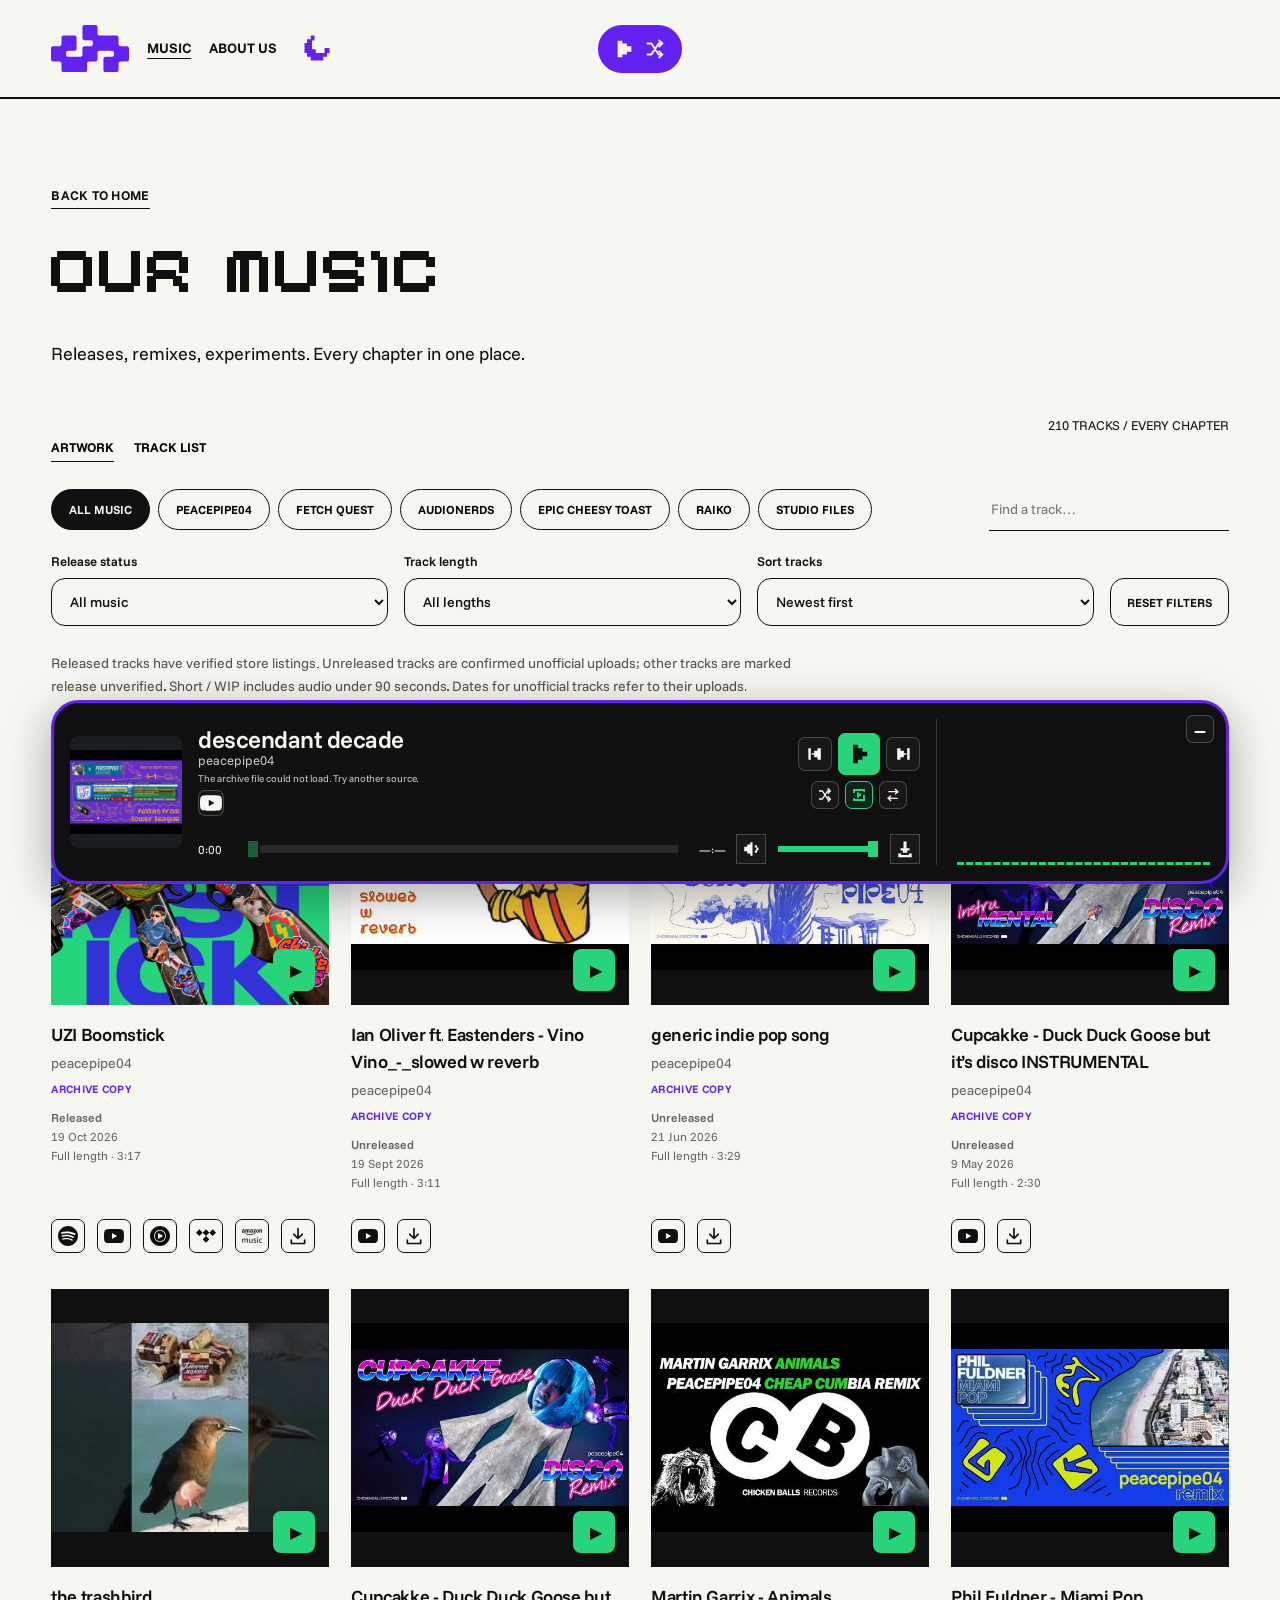
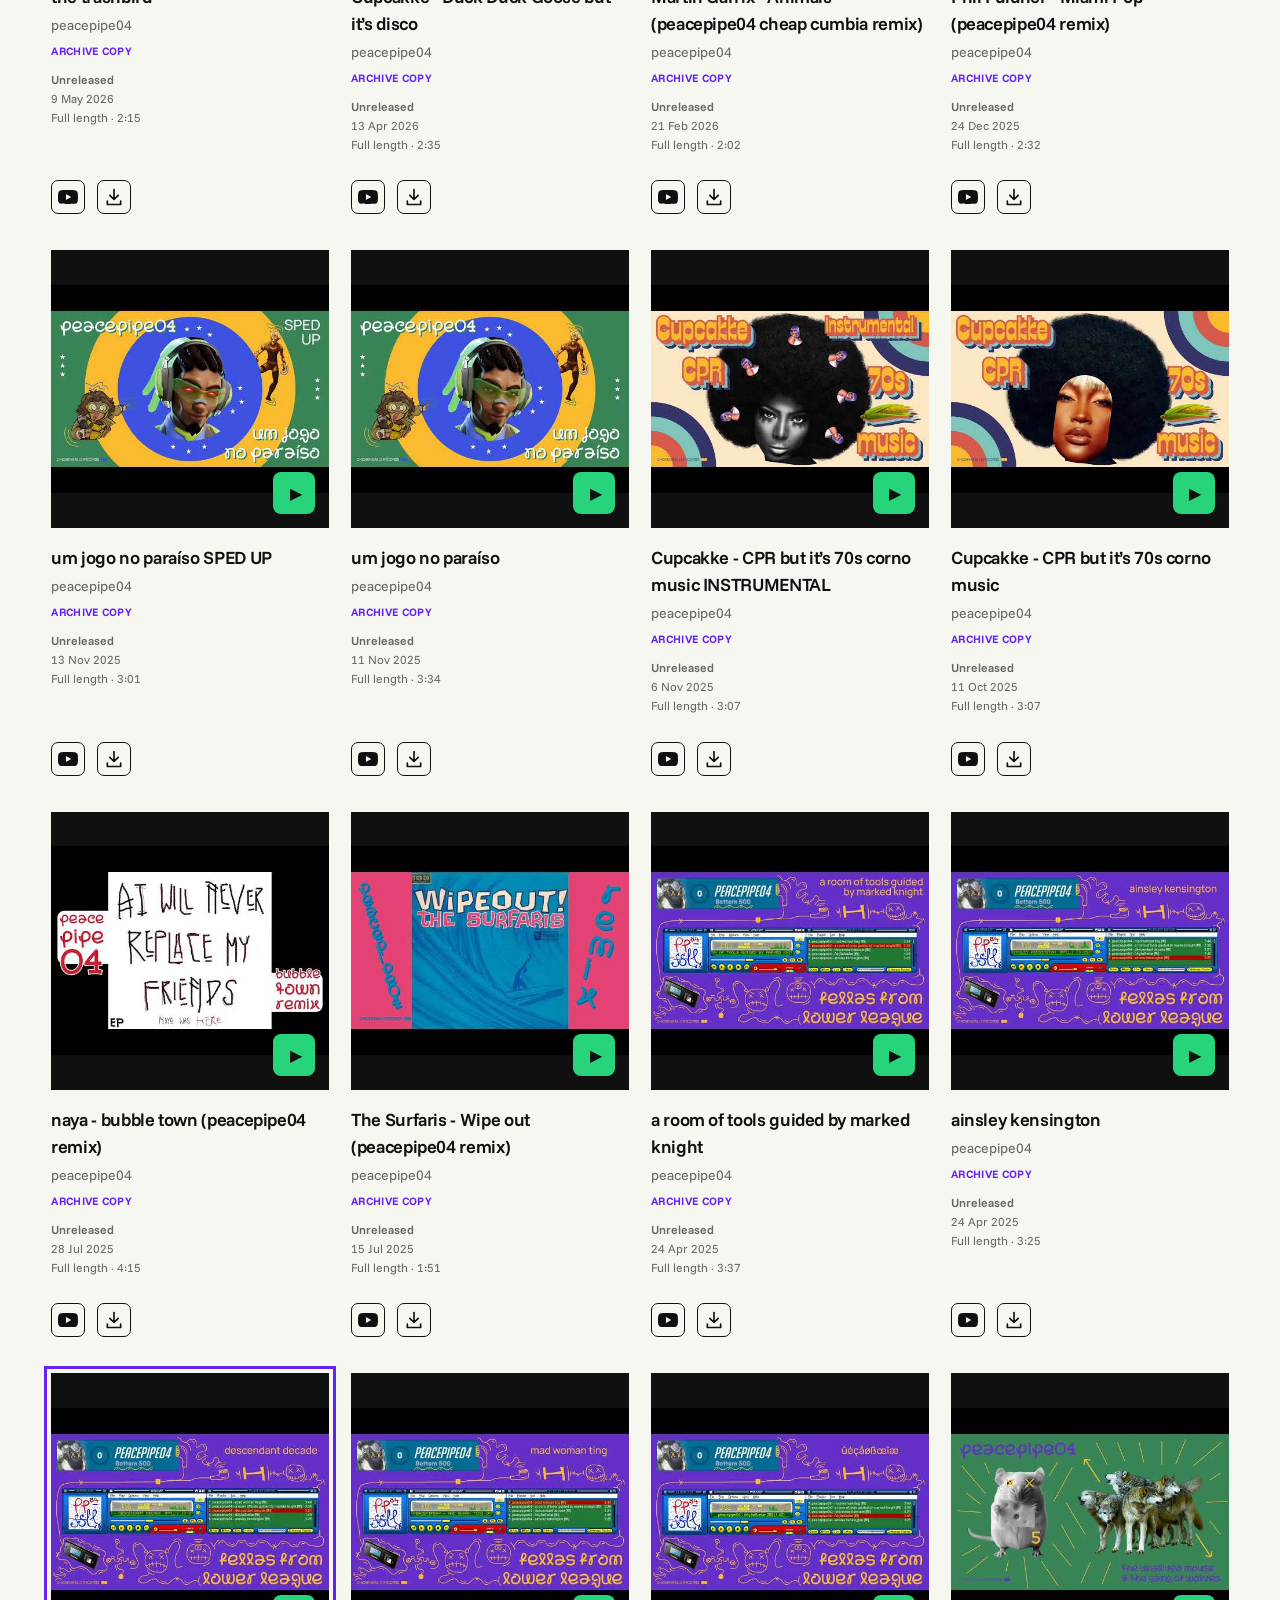
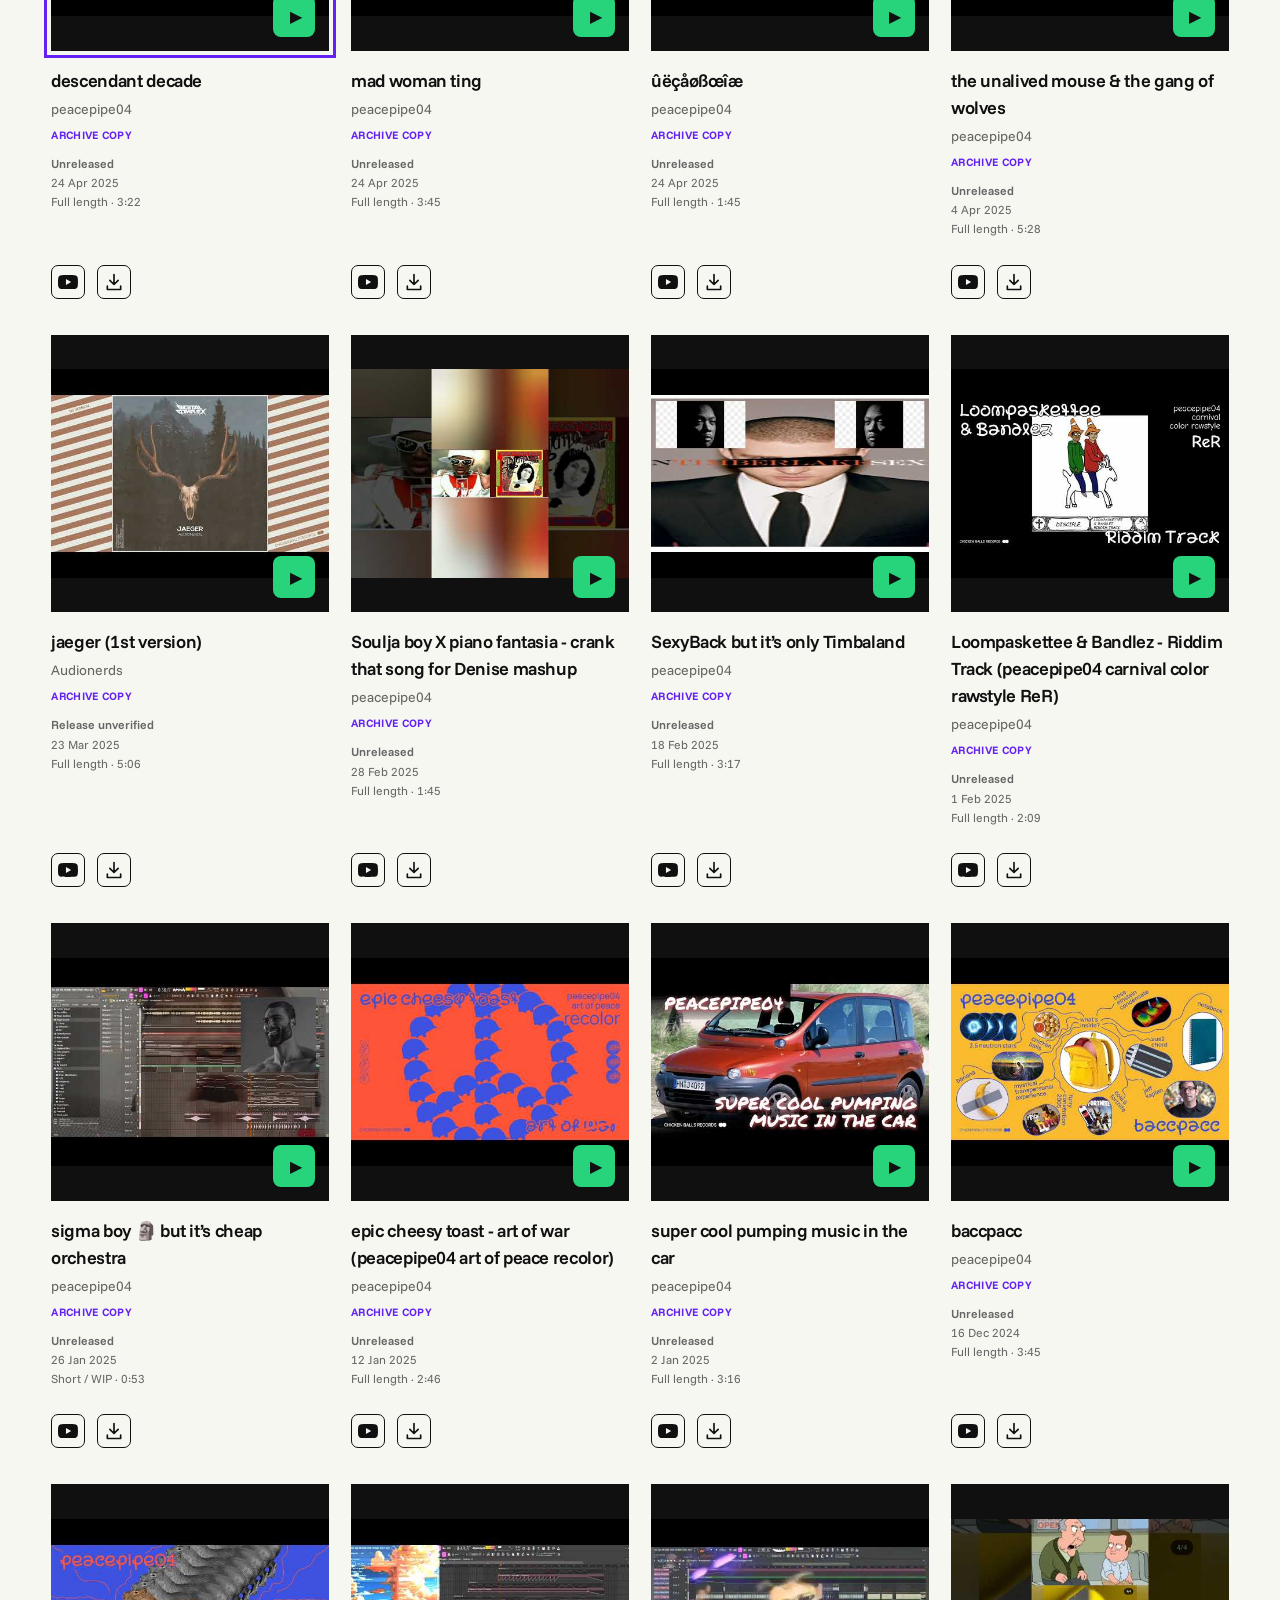
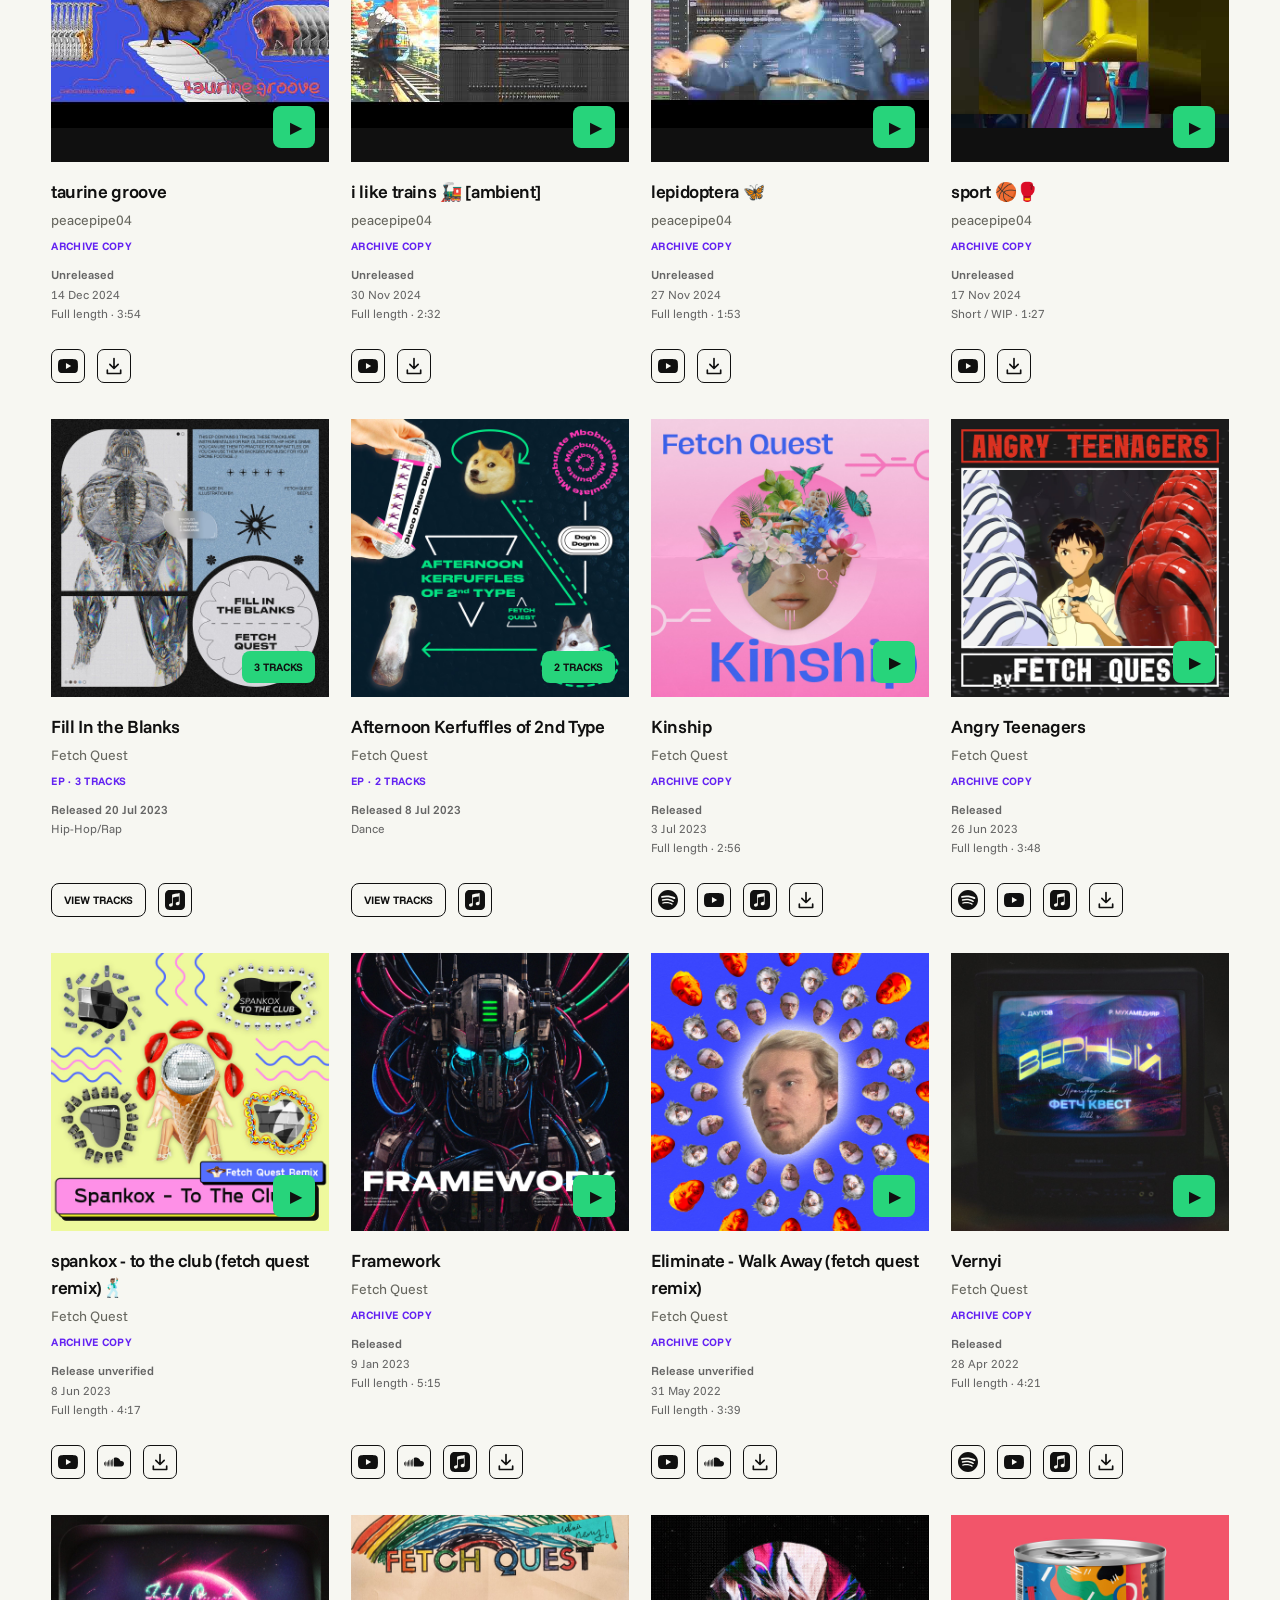
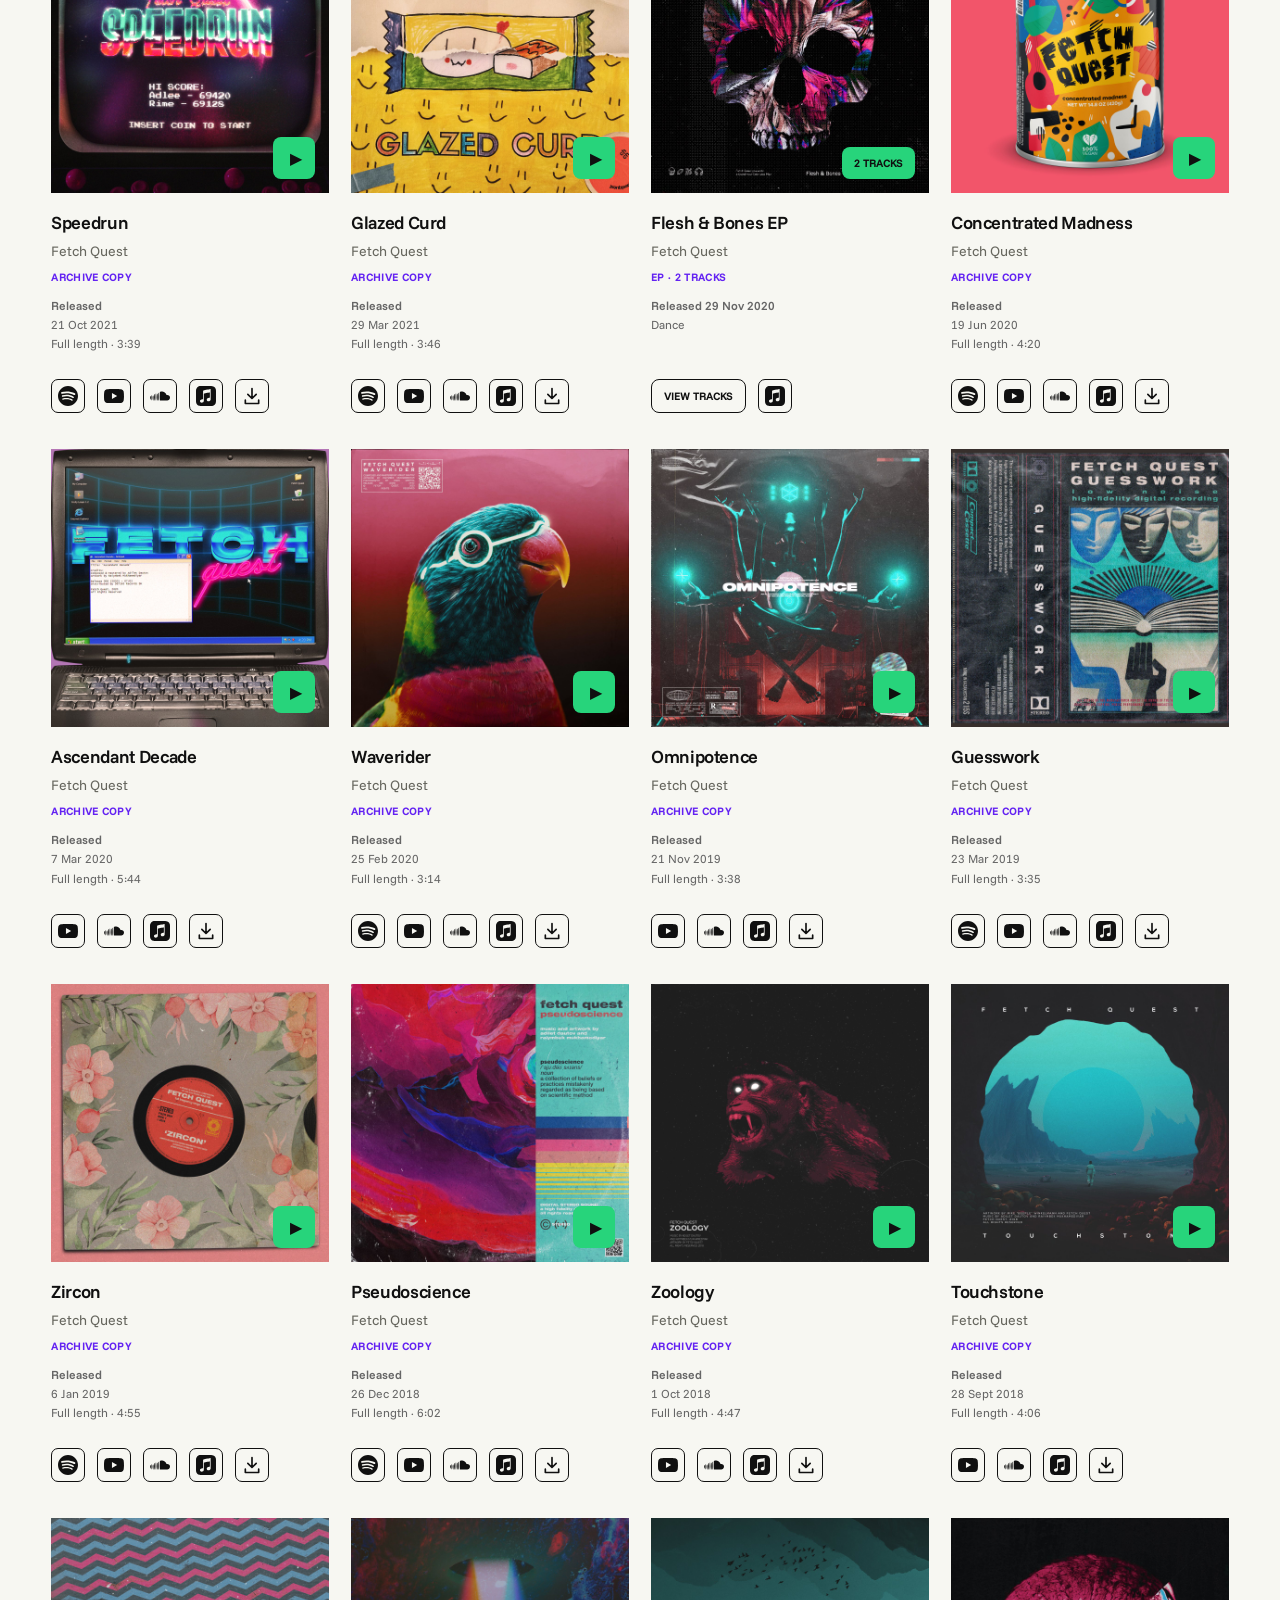
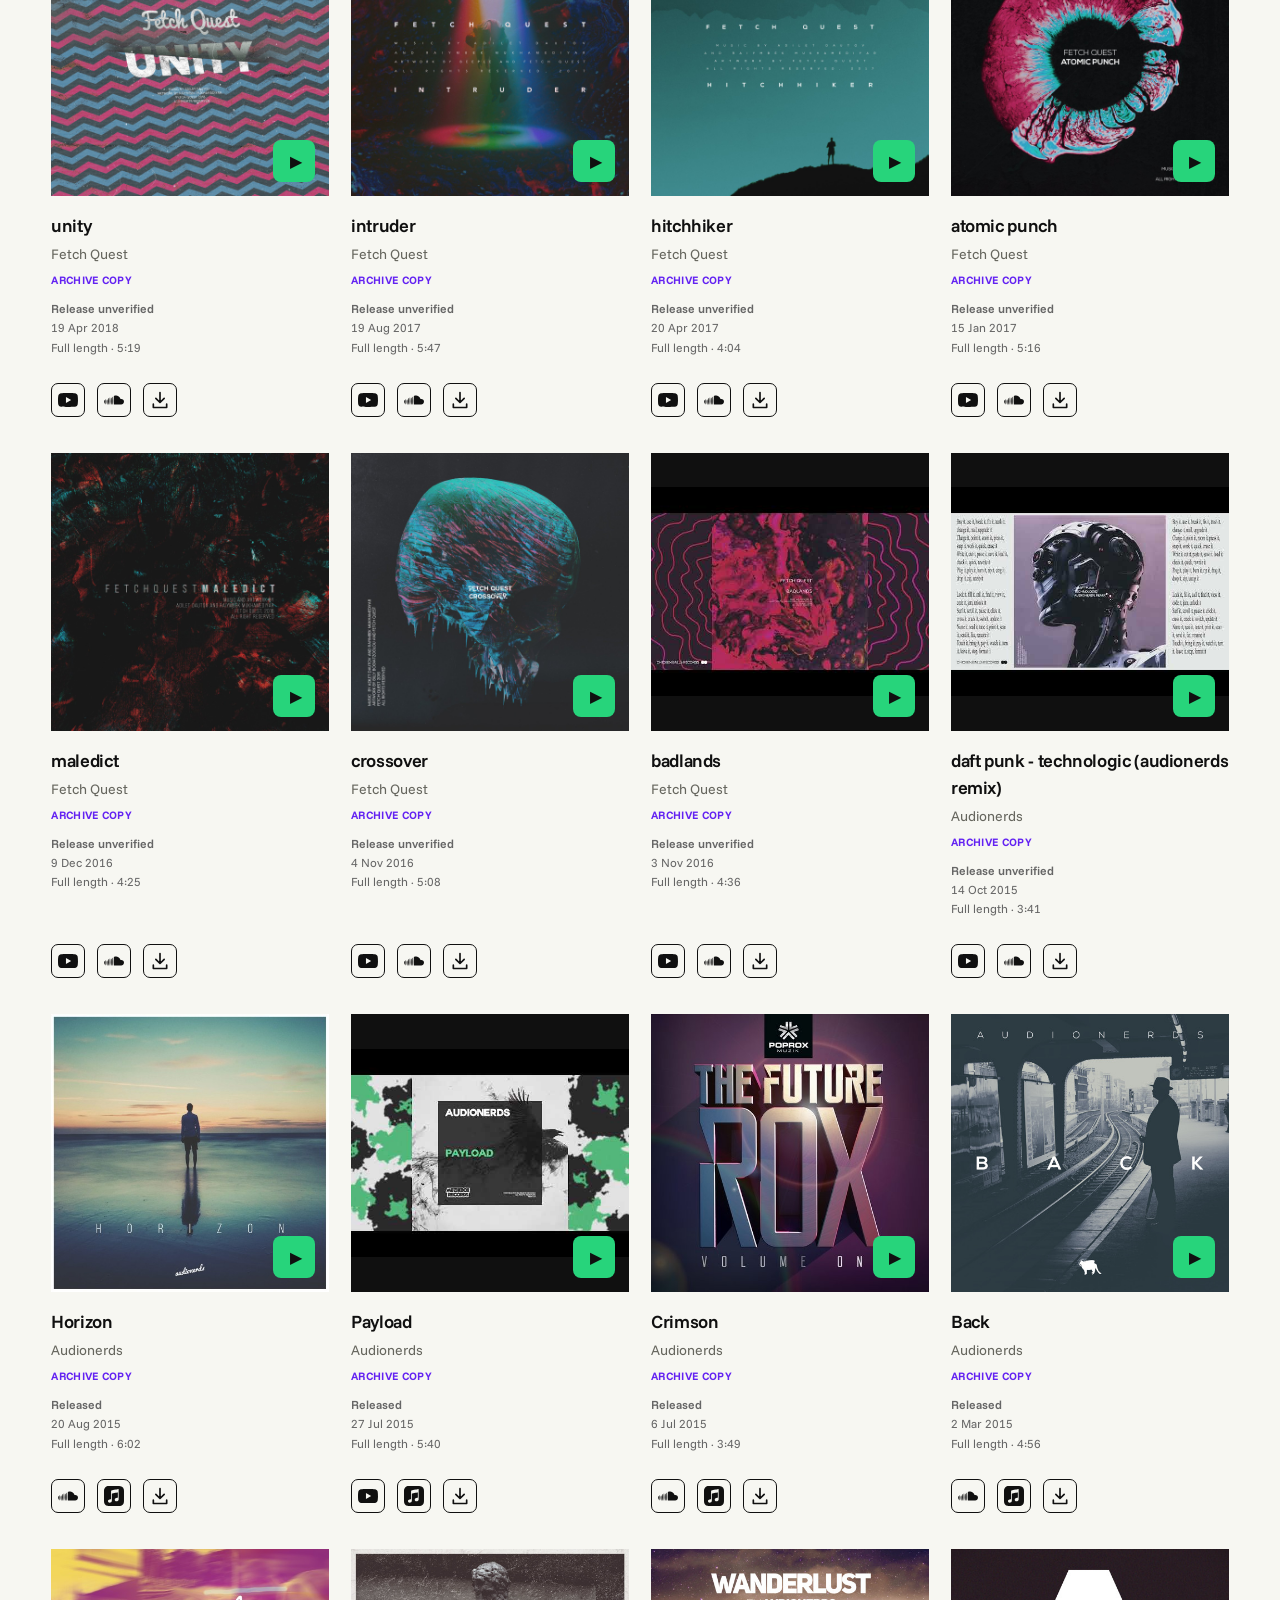
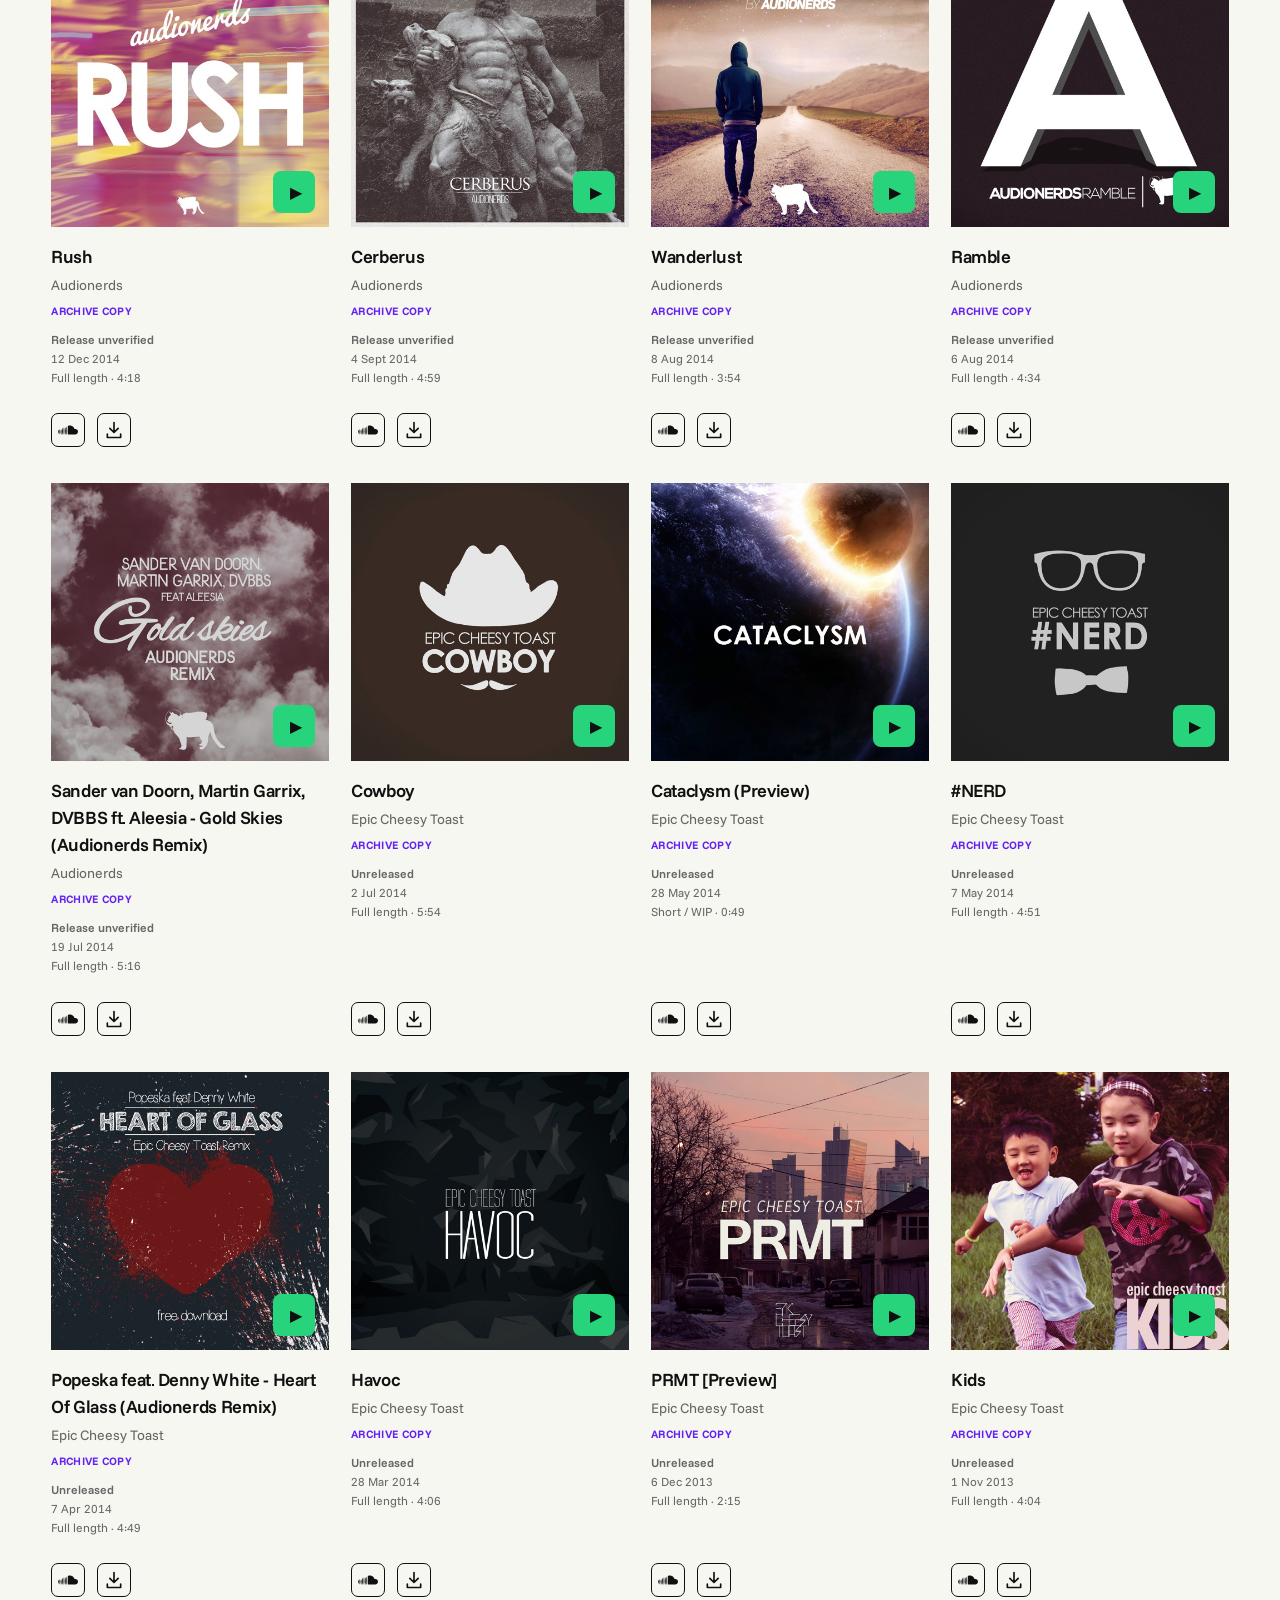
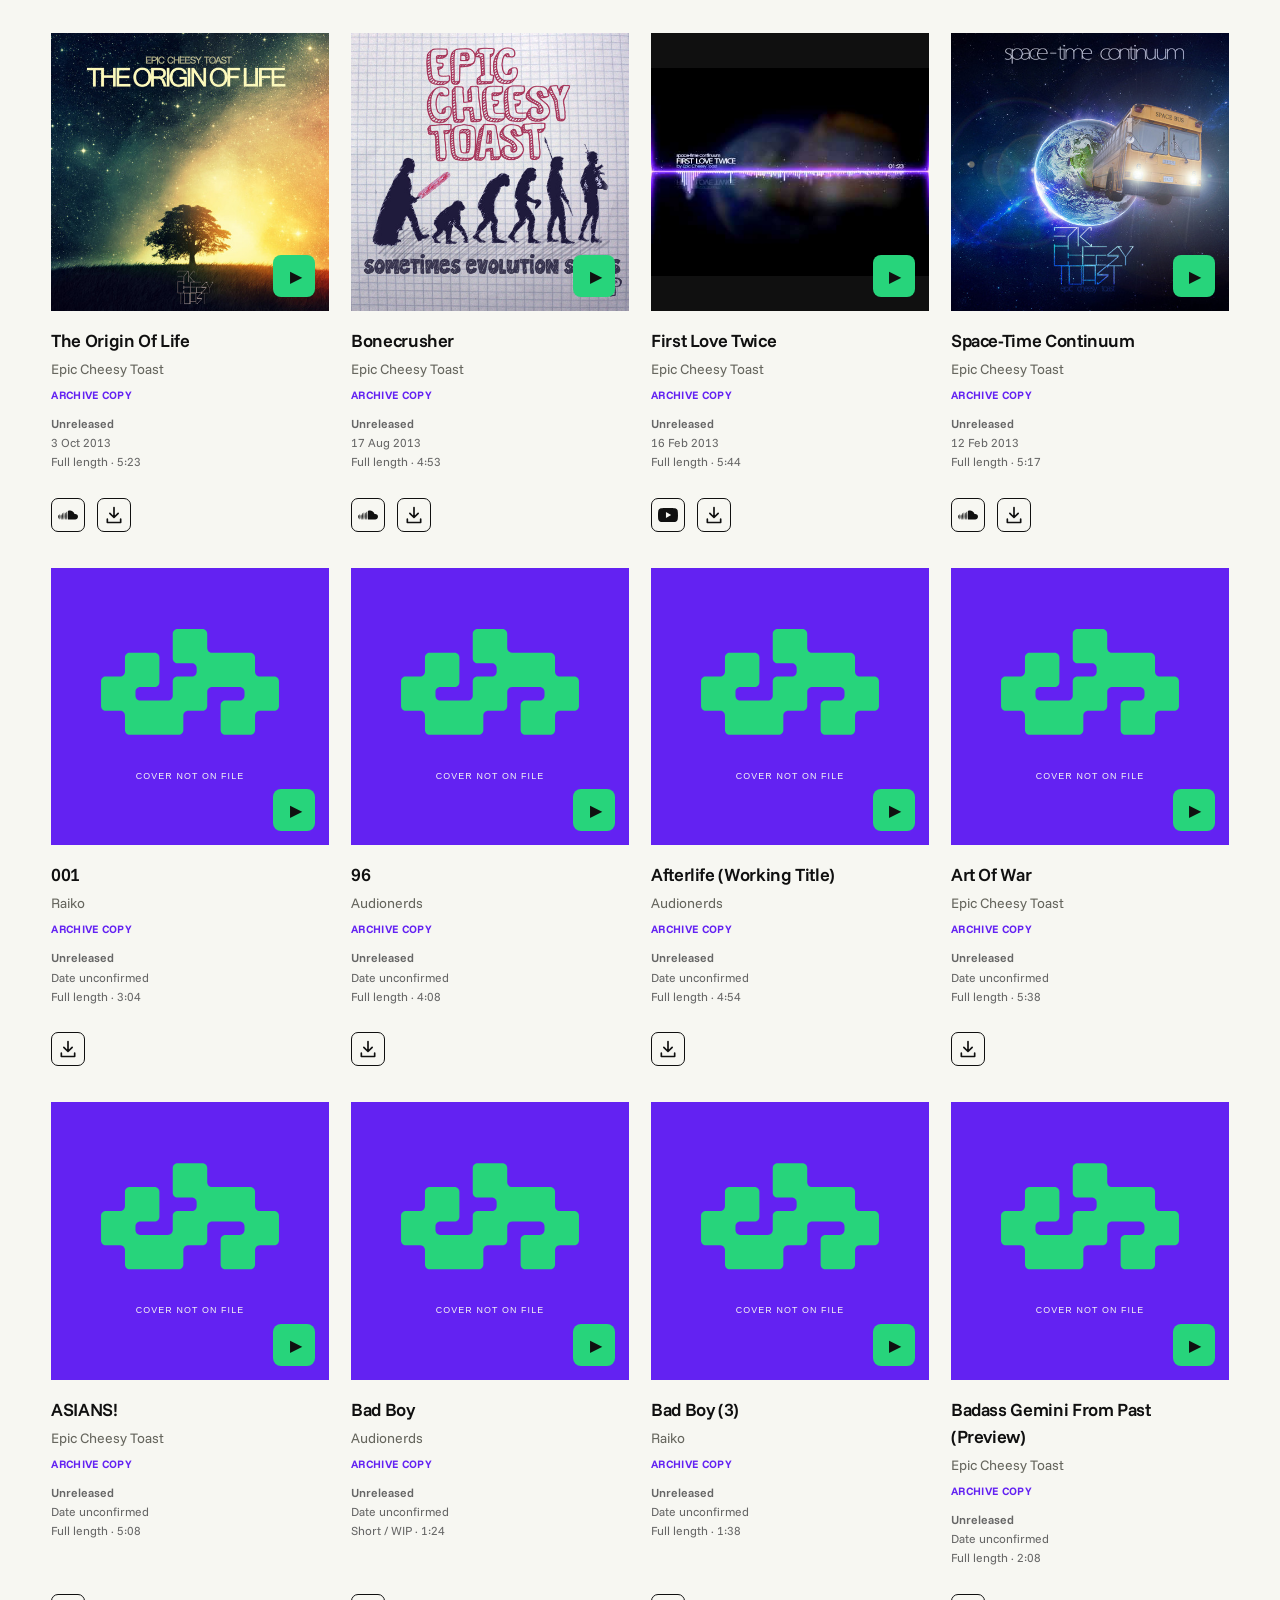
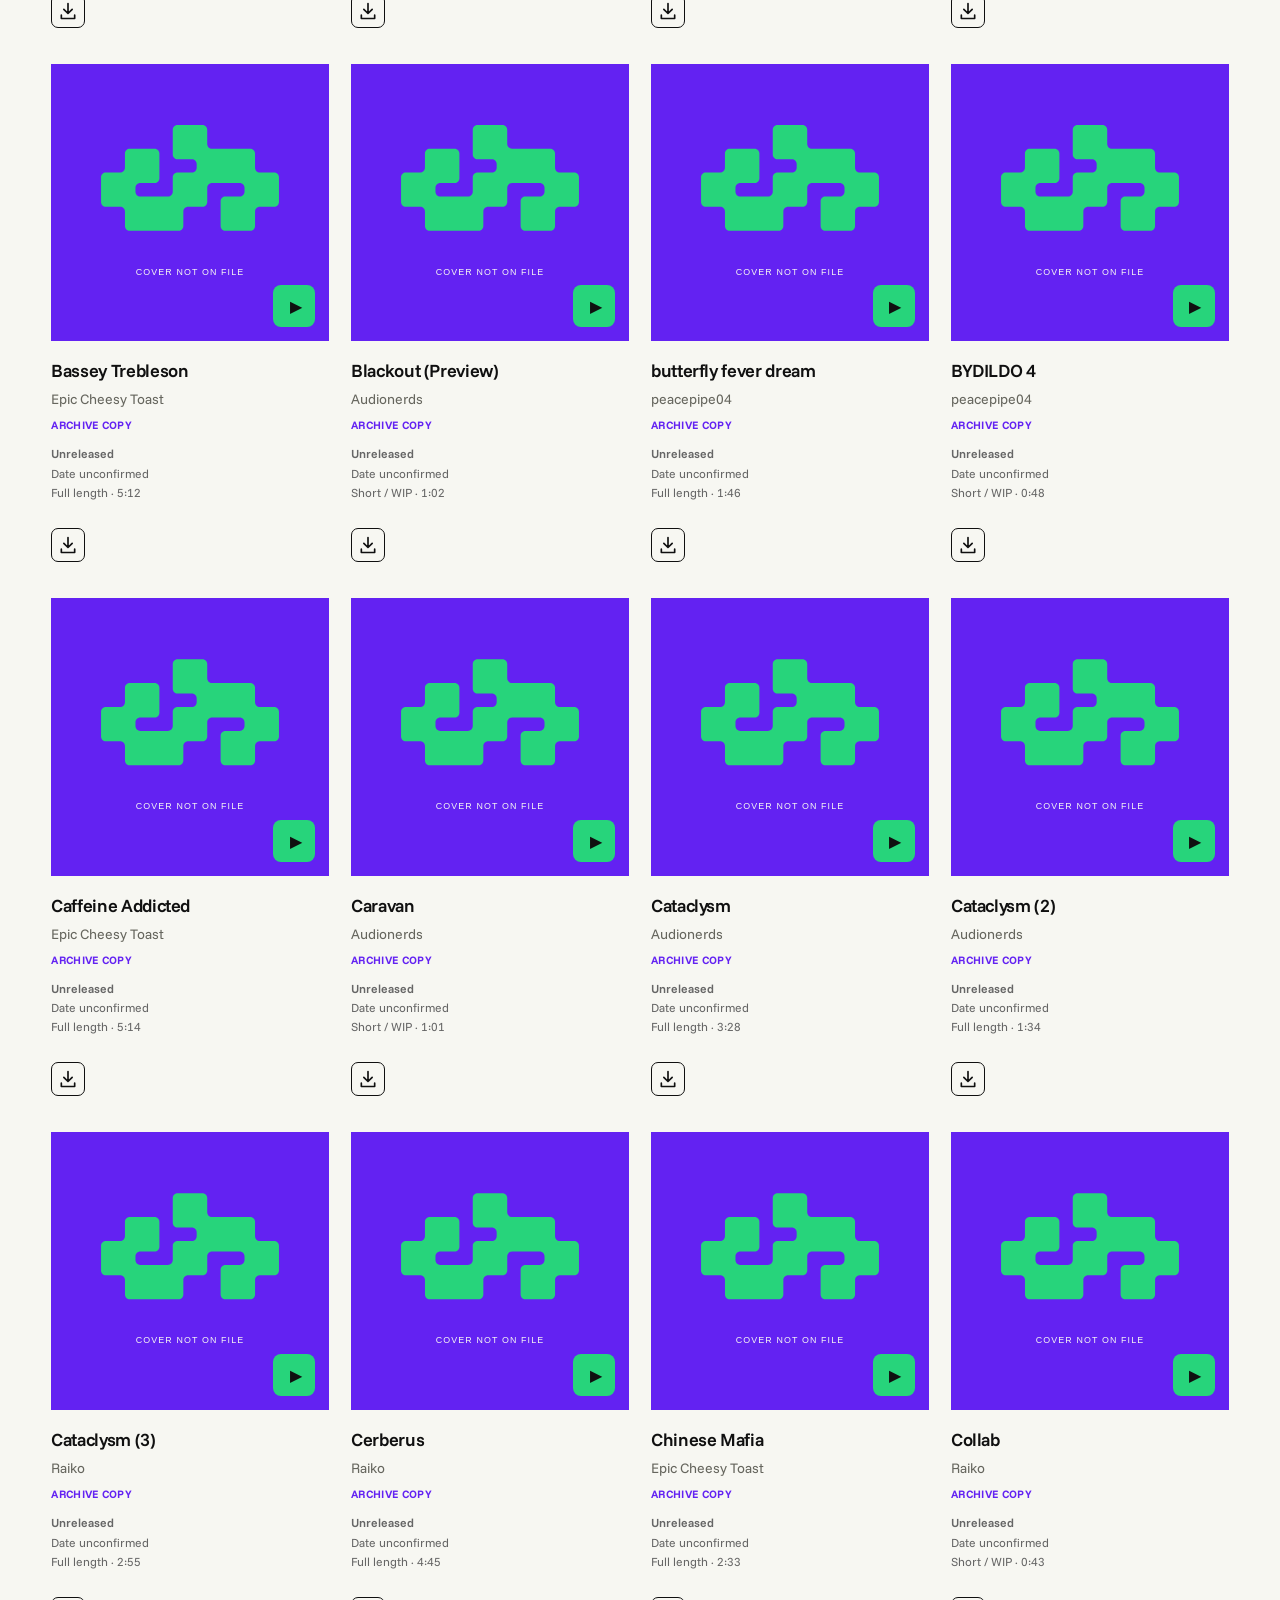
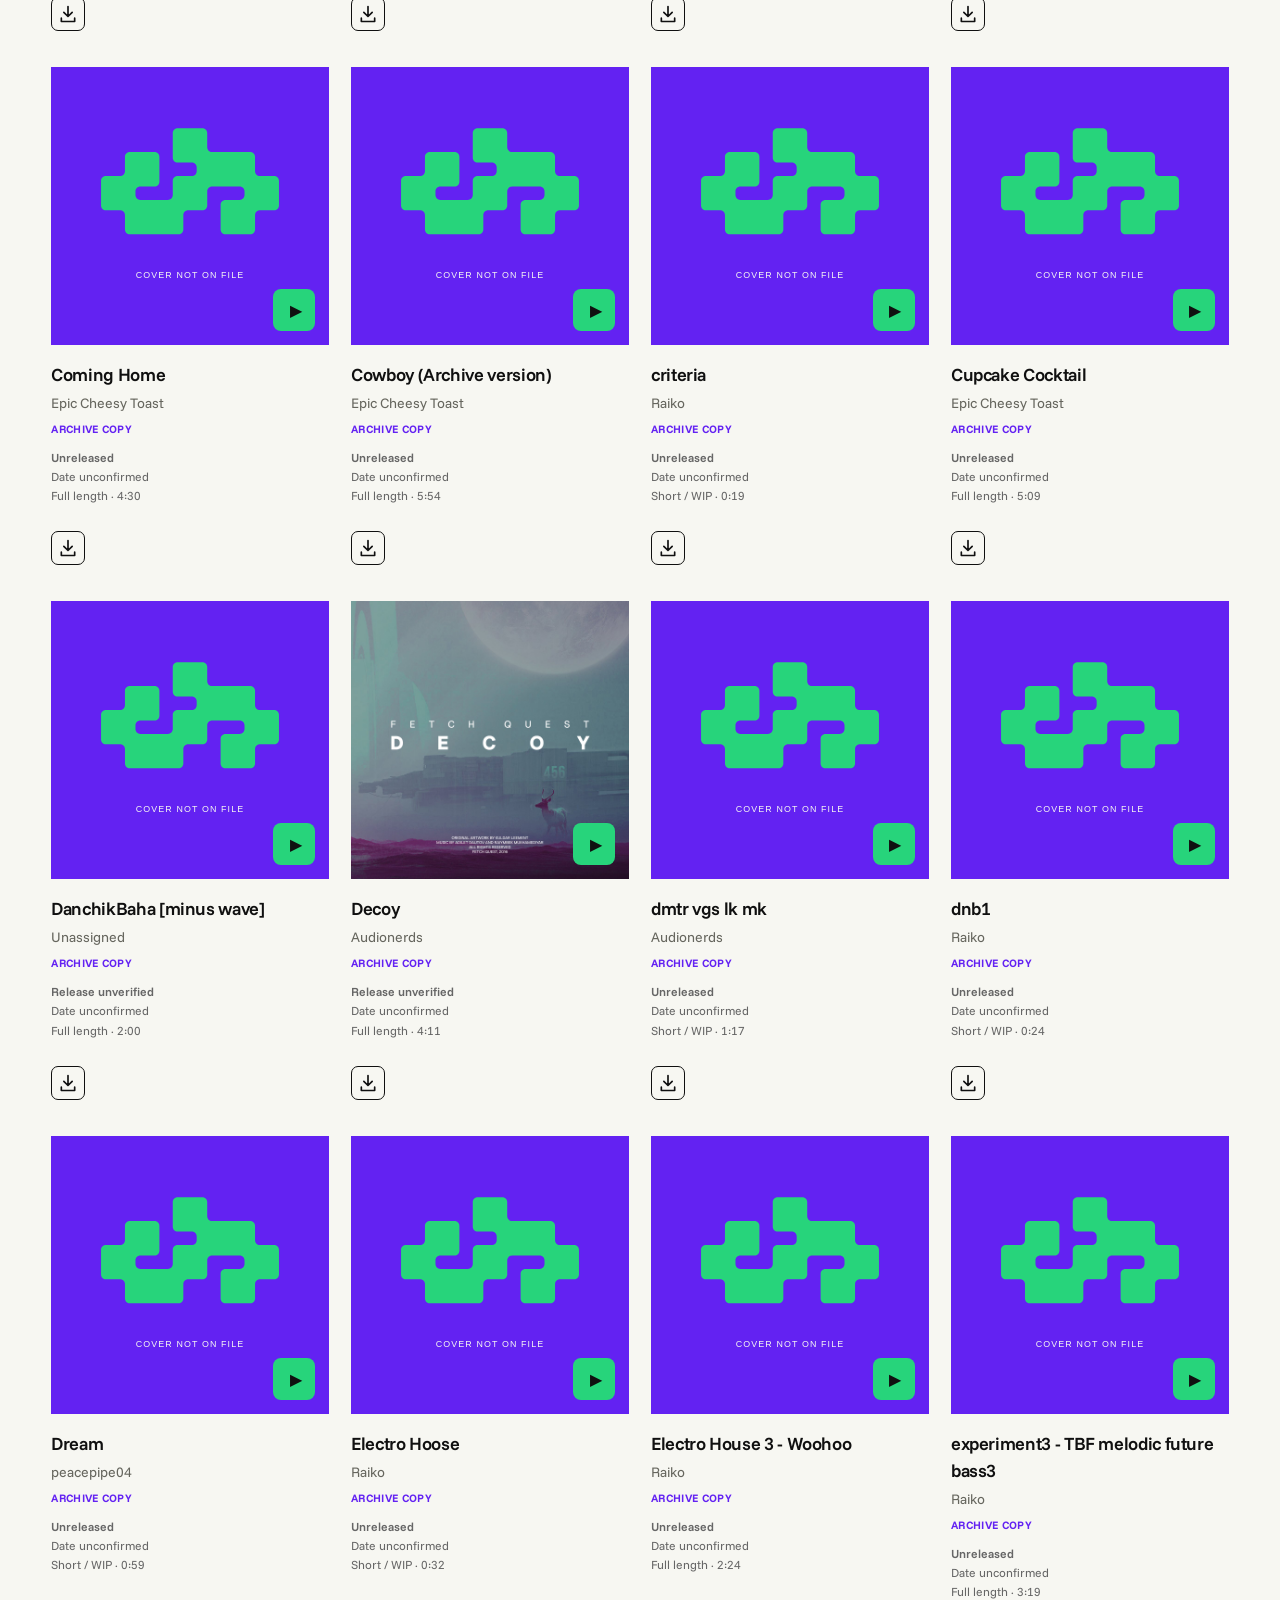
==== commit 8468cabb: "Swap purple and green brand buttons on hover and focus" ====
--- a/discography.html
+++ b/discography.html
@@ -1,5 +1,5 @@
 <!doctype html>
-<html lang="en"><head><meta charset="utf-8"><meta name="viewport" content="width=device-width, initial-scale=1"><meta name="referrer" content="strict-origin-when-cross-origin"><meta name="theme-color" content="#6322f2"><meta name="description" content="The complete Chicken Balls discography. Explore released tracks, unofficial uploads and studio work from every chapter."><title>Discography — Chicken Balls</title><link rel="stylesheet" href="style.css?v=0e05058e1697"><link rel="stylesheet" href="music-updates.css?v=264921c4ed99"><link rel="stylesheet" href="artwork-layout.css?v=a13fa902a957"><link rel="stylesheet" href="zenyt.css?v=a82aa2917c0f"><link rel="stylesheet" href="archive.css?v=46d4344c7d3b"><link rel="stylesheet" href="floating-player.css?v=11b12157ee65"><link rel="stylesheet" href="compact-player.css?v=e9a498d72b85"><link rel="stylesheet" href="site-enhancements.css?v=86eee51b4c34"><link rel="stylesheet" href="release-player.css?v=696f92ced68b"><link rel="stylesheet" href="player-balance.css?v=326f688c9946"><link rel="preload" href="assets/fonts/ChickenBallsFont.ttf?v=d32ab66d446a" as="font" type="font/ttf" crossorigin><link rel="stylesheet" href="player-refinements.css?v=3584739a7eab"><link rel="icon" href="favicon.svg?v=6939a4829fbb"><link rel="stylesheet" href="about-updates.css?v=d195edd1bab8"><link rel="stylesheet" href="streaming-links.css?v=bbf9d5753bc1"><link rel="stylesheet" href="discography.css?v=de3d8017a100"><link rel="stylesheet" href="hero-mosaic.css?v=660a48881dac"><link rel="stylesheet" href="editorial-updates.css?v=1729a34cbf06"></head>
+<html lang="en"><head><meta charset="utf-8"><meta name="viewport" content="width=device-width, initial-scale=1"><meta name="referrer" content="strict-origin-when-cross-origin"><meta name="theme-color" content="#6322f2"><meta name="description" content="The complete Chicken Balls discography. Explore released tracks, unofficial uploads and studio work from every chapter."><title>Discography — Chicken Balls</title><link rel="stylesheet" href="style.css?v=0e05058e1697"><link rel="stylesheet" href="music-updates.css?v=264921c4ed99"><link rel="stylesheet" href="artwork-layout.css?v=a13fa902a957"><link rel="stylesheet" href="zenyt.css?v=a82aa2917c0f"><link rel="stylesheet" href="archive.css?v=46d4344c7d3b"><link rel="stylesheet" href="floating-player.css?v=11b12157ee65"><link rel="stylesheet" href="compact-player.css?v=e9a498d72b85"><link rel="stylesheet" href="site-enhancements.css?v=86eee51b4c34"><link rel="stylesheet" href="release-player.css?v=696f92ced68b"><link rel="stylesheet" href="player-balance.css?v=326f688c9946"><link rel="preload" href="assets/fonts/ChickenBallsFont.ttf?v=d32ab66d446a" as="font" type="font/ttf" crossorigin><link rel="stylesheet" href="player-refinements.css?v=3584739a7eab"><link rel="icon" href="favicon.svg?v=6939a4829fbb"><link rel="stylesheet" href="about-updates.css?v=d195edd1bab8"><link rel="stylesheet" href="streaming-links.css?v=bbf9d5753bc1"><link rel="stylesheet" href="discography.css?v=de3d8017a100"><link rel="stylesheet" href="hero-mosaic.css?v=660a48881dac"><link rel="stylesheet" href="editorial-updates.css?v=4e9c9c4b3dc9"></head>
 <body data-page="discography"><a class="skip" href="#music">Skip to music</a><header><a class="wordmark" href="index.html#top" aria-label="Chicken Balls home"><img class="brand-symbol" src="assets/chicken-balls-logo-purple.svg?v=69ef0edc38bc" alt=""></a><nav aria-label="Main navigation"><a href="discography.html" aria-current="page">MUSIC</a><a href="index.html#people">ABOUT US</a></nav></header>
 <section class="listening-room" aria-label="Music player" id="listening-room"><div class="now-playing"><span class="eyebrow">ON THE DECK</span><div><h3 id="playing-title">generic indie pop song</h3><p id="playing-artist">peacepipe04</p></div><p id="player-status" role="status" aria-live="polite">Press play to listen here.</p><div class="player-actions"><button id="audio-mode" hidden aria-pressed="false">ARCHIVE AUDIO</button><button id="soundcloud-mode" hidden aria-pressed="false">SOUNDCLOUD</button><button id="youtube-mode" class="active" aria-pressed="true">YOUTUBE</button><button id="spotify-mode" hidden aria-pressed="false">SPOTIFY</button><a id="original-track" href="https://music.youtube.com/watch?v=oasfLfWYgTo" target="_blank" rel="noopener">OPEN ORIGINAL</a></div></div><div class="player-screen"><div id="youtube-player"></div></div></section>
 <main id="top"><section class="music discography-page" id="music" aria-labelledby="discography-title"><div class="section-heading"><div><a class="text-link back-home" href="index.html">BACK TO HOME</a><h1 id="discography-title">Our music</h1><p>Releases, remixes, experiments. Every chapter in one place.</p></div></div><div class="archive-heading"><span id="total-count"></span></div><div class="archive-controls"><div class="filters" role="group" aria-label="Filter artist"><button class="active" data-filter="All" aria-pressed="true">ALL MUSIC</button><button data-filter="peacepipe04" aria-pressed="false">PEACEPIPE04</button><button data-filter="Fetch Quest" aria-pressed="false">FETCH QUEST</button><button data-filter="Audionerds" aria-pressed="false">AUDIONERDS</button><button data-filter="Epic Cheesy Toast" aria-pressed="false">EPIC CHEESY TOAST</button><button data-filter="Raiko" aria-pressed="false">RAIKO</button><button data-filter="Unassigned" aria-pressed="false">STUDIO FILES</button></div><label class="search"><span class="sr-only">Search tracks</span><input id="search" type="search" placeholder="Find a track…"></label></div><div class="discography-options"><label>Release status<select id="release-filter"><option value="all">All music</option><option value="official">Released</option><option value="unofficial">Unreleased</option><option value="unverified">Release unverified</option></select></label><label>Track length<select id="length-filter"><option value="all">All lengths</option><option value="full">Full length · 90 sec or more</option><option value="wip">Short / WIP · under 90 sec</option><option value="unknown">Length unverified</option></select></label><label>Sort tracks<select id="sort-tracks"><option value="newest">Newest first</option><option value="oldest">Oldest first</option><option value="artist-asc">Artist · A–Z</option><option value="name-asc">Name · A–Z</option><option value="name-desc">Name · Z–A</option></select></label><button id="reset-filters" type="button">RESET FILTERS</button></div><p class="archive-note">Released tracks have verified store listings. Unreleased tracks are confirmed unofficial uploads; other tracks are marked release unverified. Short / WIP includes audio under 90 seconds. Dates for unofficial tracks refer to their uploads.</p><div class="list-header" aria-hidden="true"><span>TRACK / ARTIST</span><span>RELEASE / LENGTH</span><span>LISTEN</span></div><div id="tracks"></div><p id="results-status" class="results-status" role="status" aria-live="polite"></p><noscript><p>Please enable JavaScript to search the full discography and use the music player.</p></noscript></section></main><footer><a class="wordmark" href="index.html#top"><img class="brand-symbol" src="assets/chicken-balls-logo.svg?v=6939a4829fbb" alt=""><span class="brand-name">CHICKEN<br>BALLS</span></a><span>INDEPENDENT ELECTRONIC MUSIC</span><a href="#top">BACK TO TOP</a><span>© <span id="year">2026</span> CHICKEN BALLS</span></footer><script src="catalog.js?v=e4ac65f9c46b"></script><script src="artwork.js?v=73d5e56d52cf"></script><script src="catalog-tools.js?v=3ba21516ba80"></script><script src="platform-icons.js?v=7972b5b67f4c"></script><script src="release-groups.js?v=684c57c96e1e"></script><script src="app.js?v=90c67927ff67"></script><script src="player.js?v=525d32bf2590"></script><script src="floating-player.js?v=1da1b9b3c360"></script><script src="site-enhancements.js?v=4034faf7898a"></script><script src="latest-release.js?v=5b8973f147f7"></script><script src="release-player.js?v=3616f842eef4"></script><script src="player-scrubber.js?v=312efe061540"></script><script src="streaming-links.js?v=ffabb229e06c"></script><script src="navigation.js?v=997185ebb4bf"></script><script src="hero-mosaic.js?v=affc91d423dd"></script></body></html>
--- a/editorial-updates.css
+++ b/editorial-updates.css
@@ -71,3 +71,10 @@
 
 
 #latest-release.latest-release,.dark-mode #latest-release.latest-release{border:4px solid var(--purple)}
+
+/* Brand-colored controls exchange purple and green on hover/focus. */
+:is(body .header-random[data-color="purple"],#latest-release .latest-copy .release-play,body.dark-mode .filters button.active):not(:disabled):is(:hover,:focus-visible){background:var(--green);border-color:var(--green);color:var(--black)}
+:is(body .header-random[data-color="green"],#listening-room .transport-play,#listening-room .queue-options button[aria-pressed="true"],#listening-room .player-actions button.active,.hero-visualizer-selector button[aria-pressed="true"],.release-song-play,.pill):not(:disabled):is(:hover,:focus-visible){background:var(--purple);border-color:var(--purple);color:var(--white)}
+:is(.artwork-grid .art-play,.featured-art):is(:hover,:focus-visible)>:is(span,.art-badge){background:var(--purple);color:var(--white)}
+body .theme-toggle:is(:hover,:focus-visible){color:var(--green)}
+body.dark-mode .theme-toggle:is(:hover,:focus-visible){color:var(--purple)}
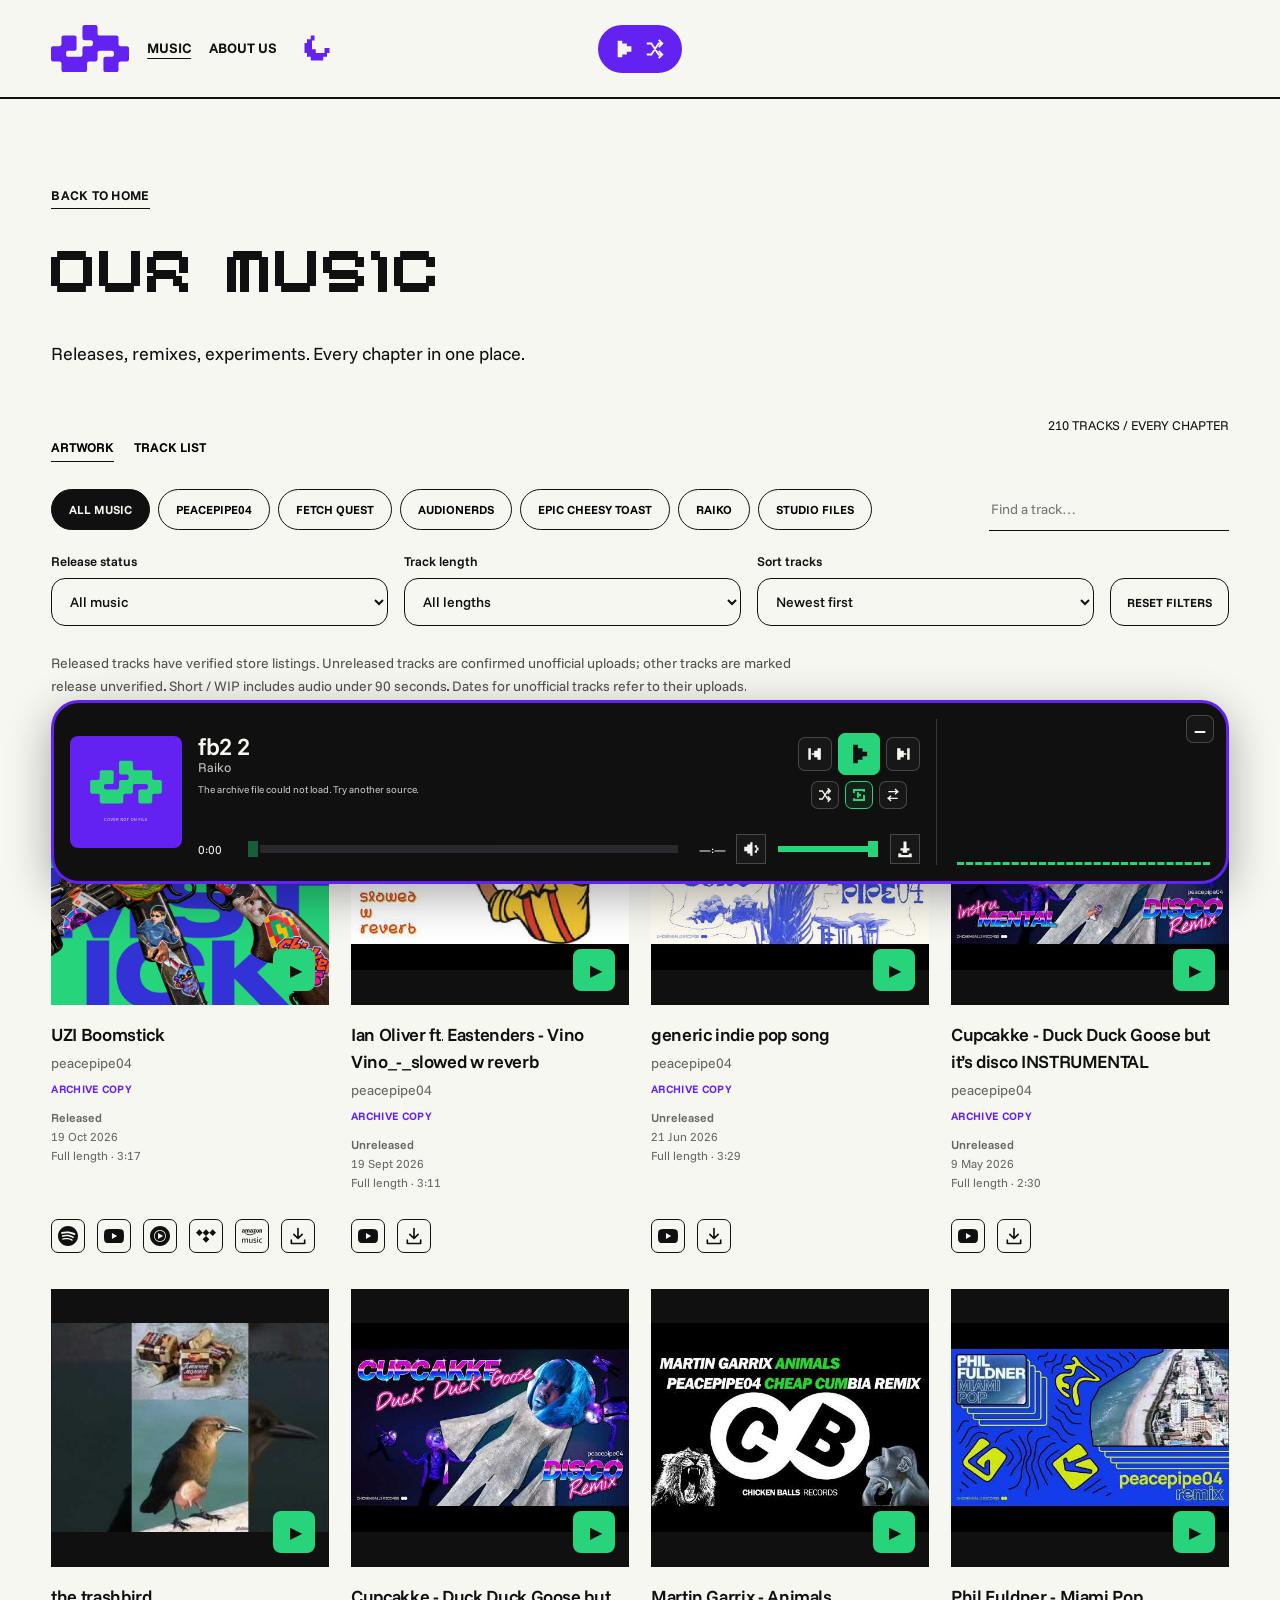
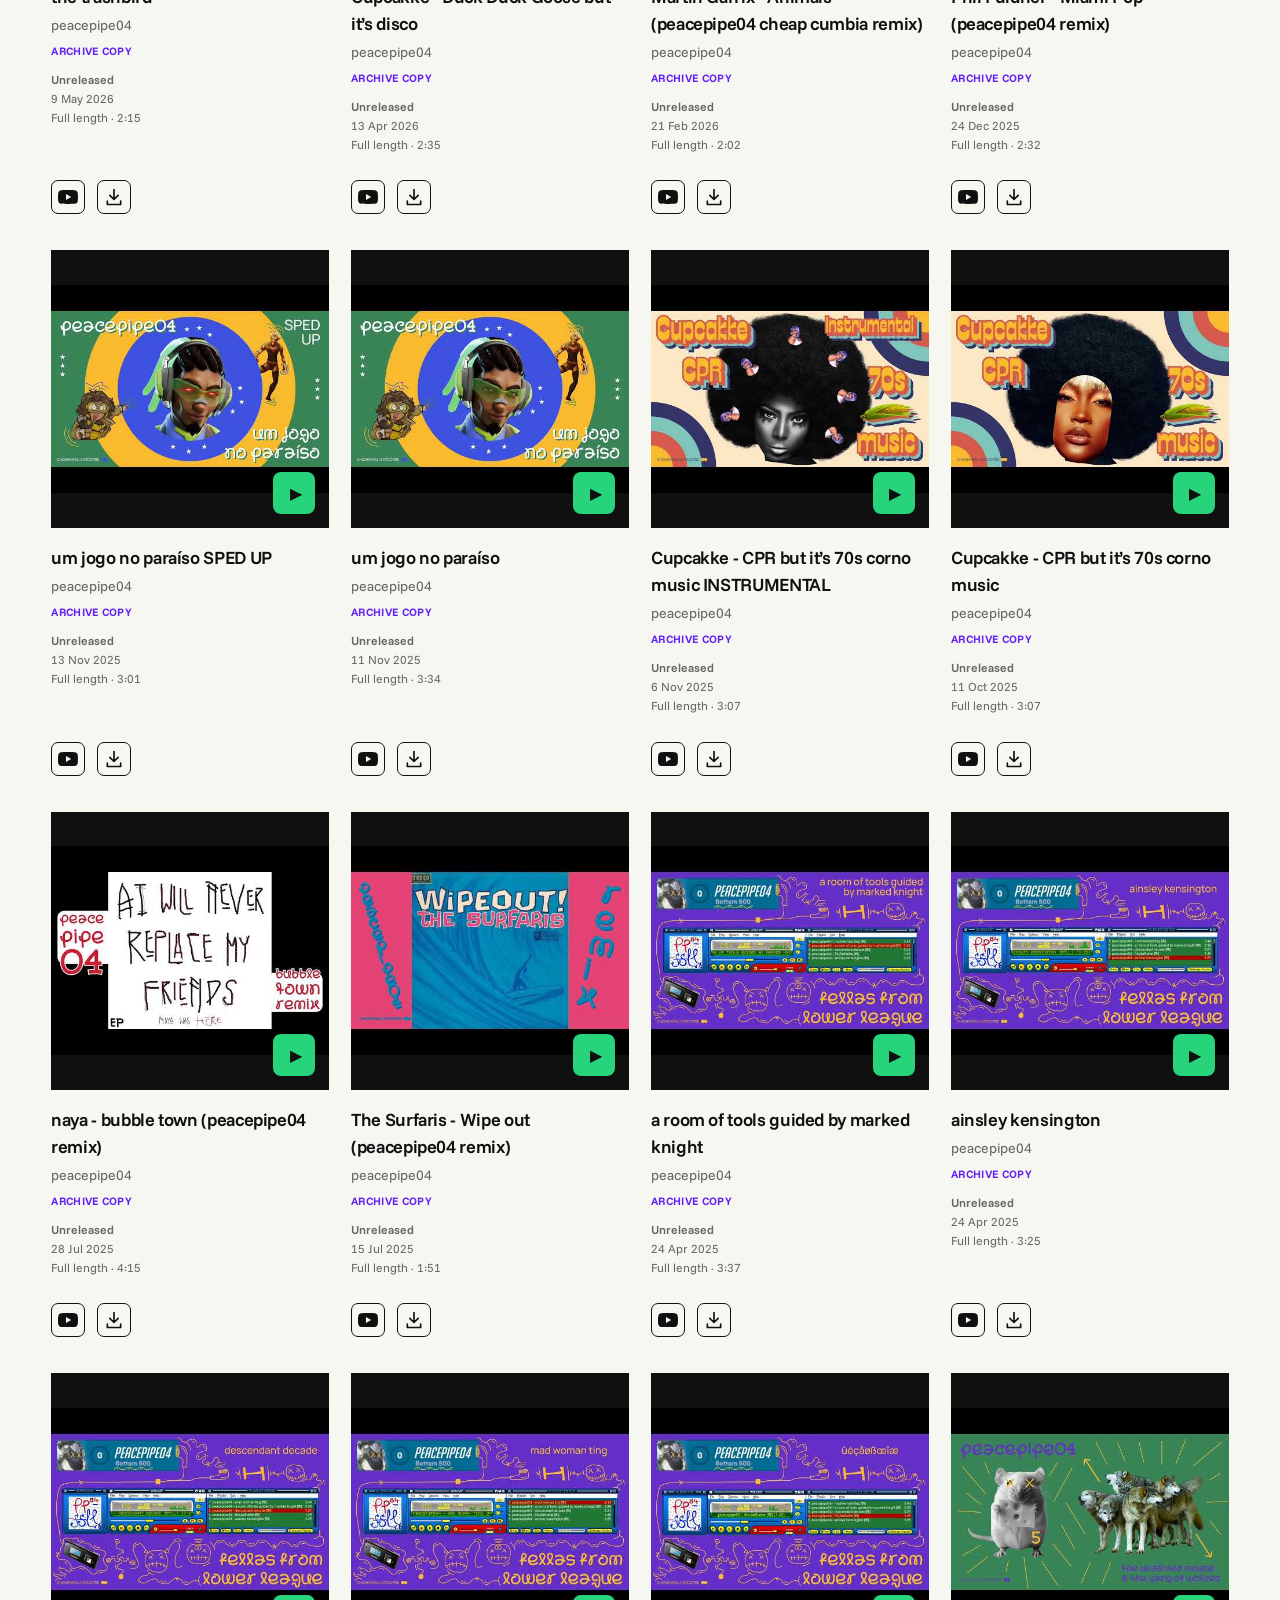
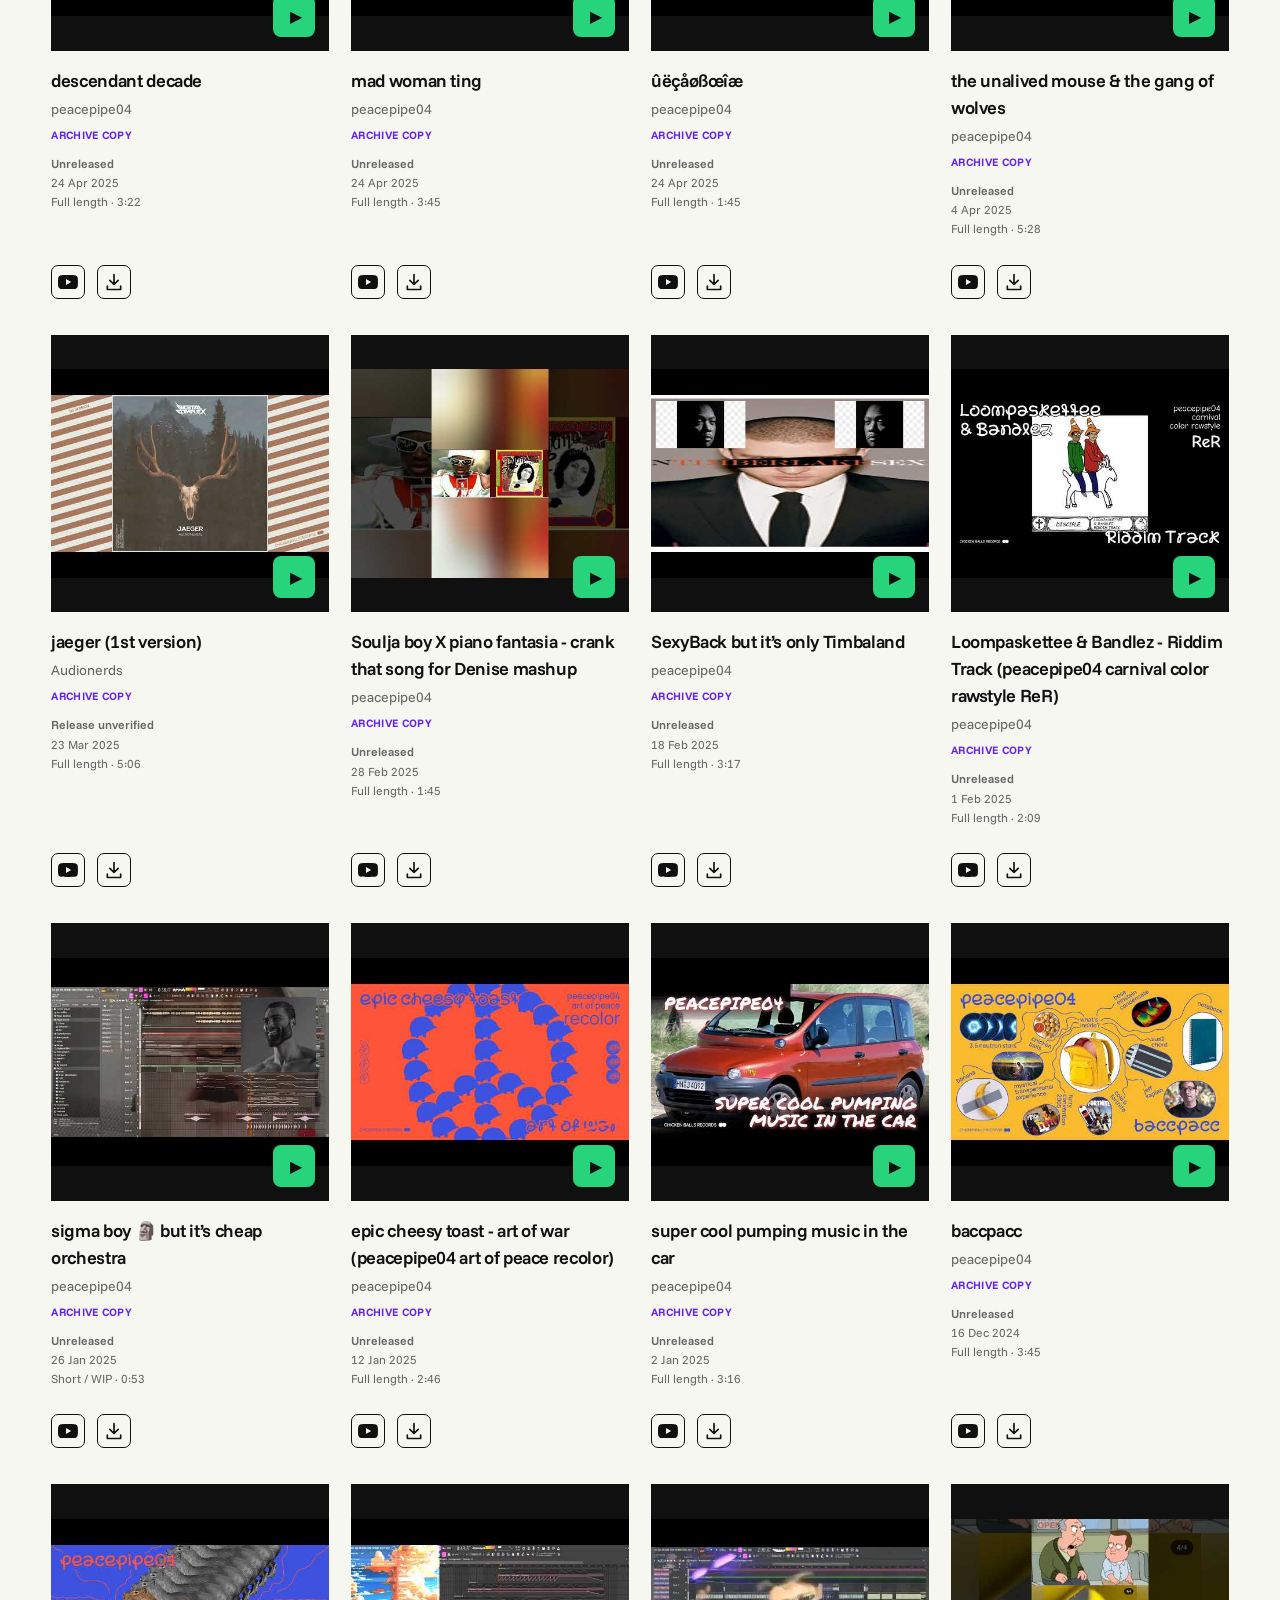
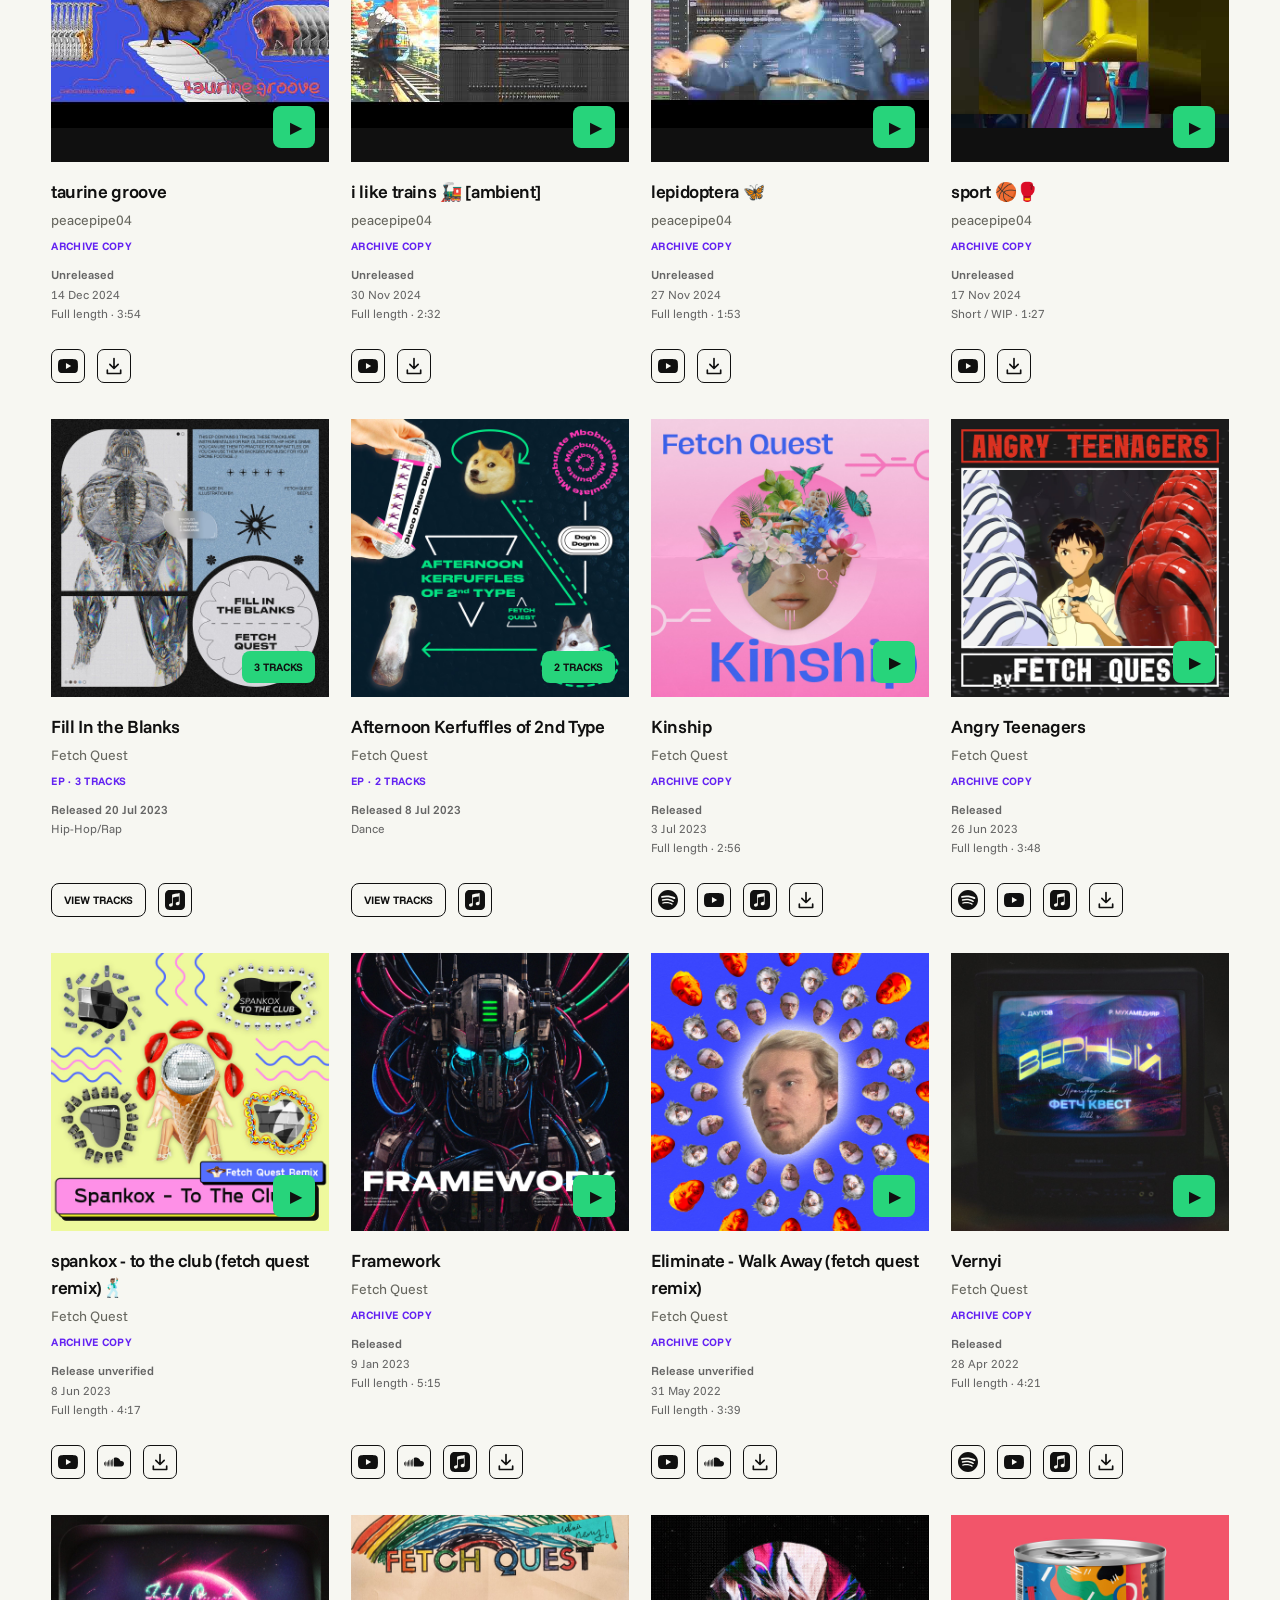
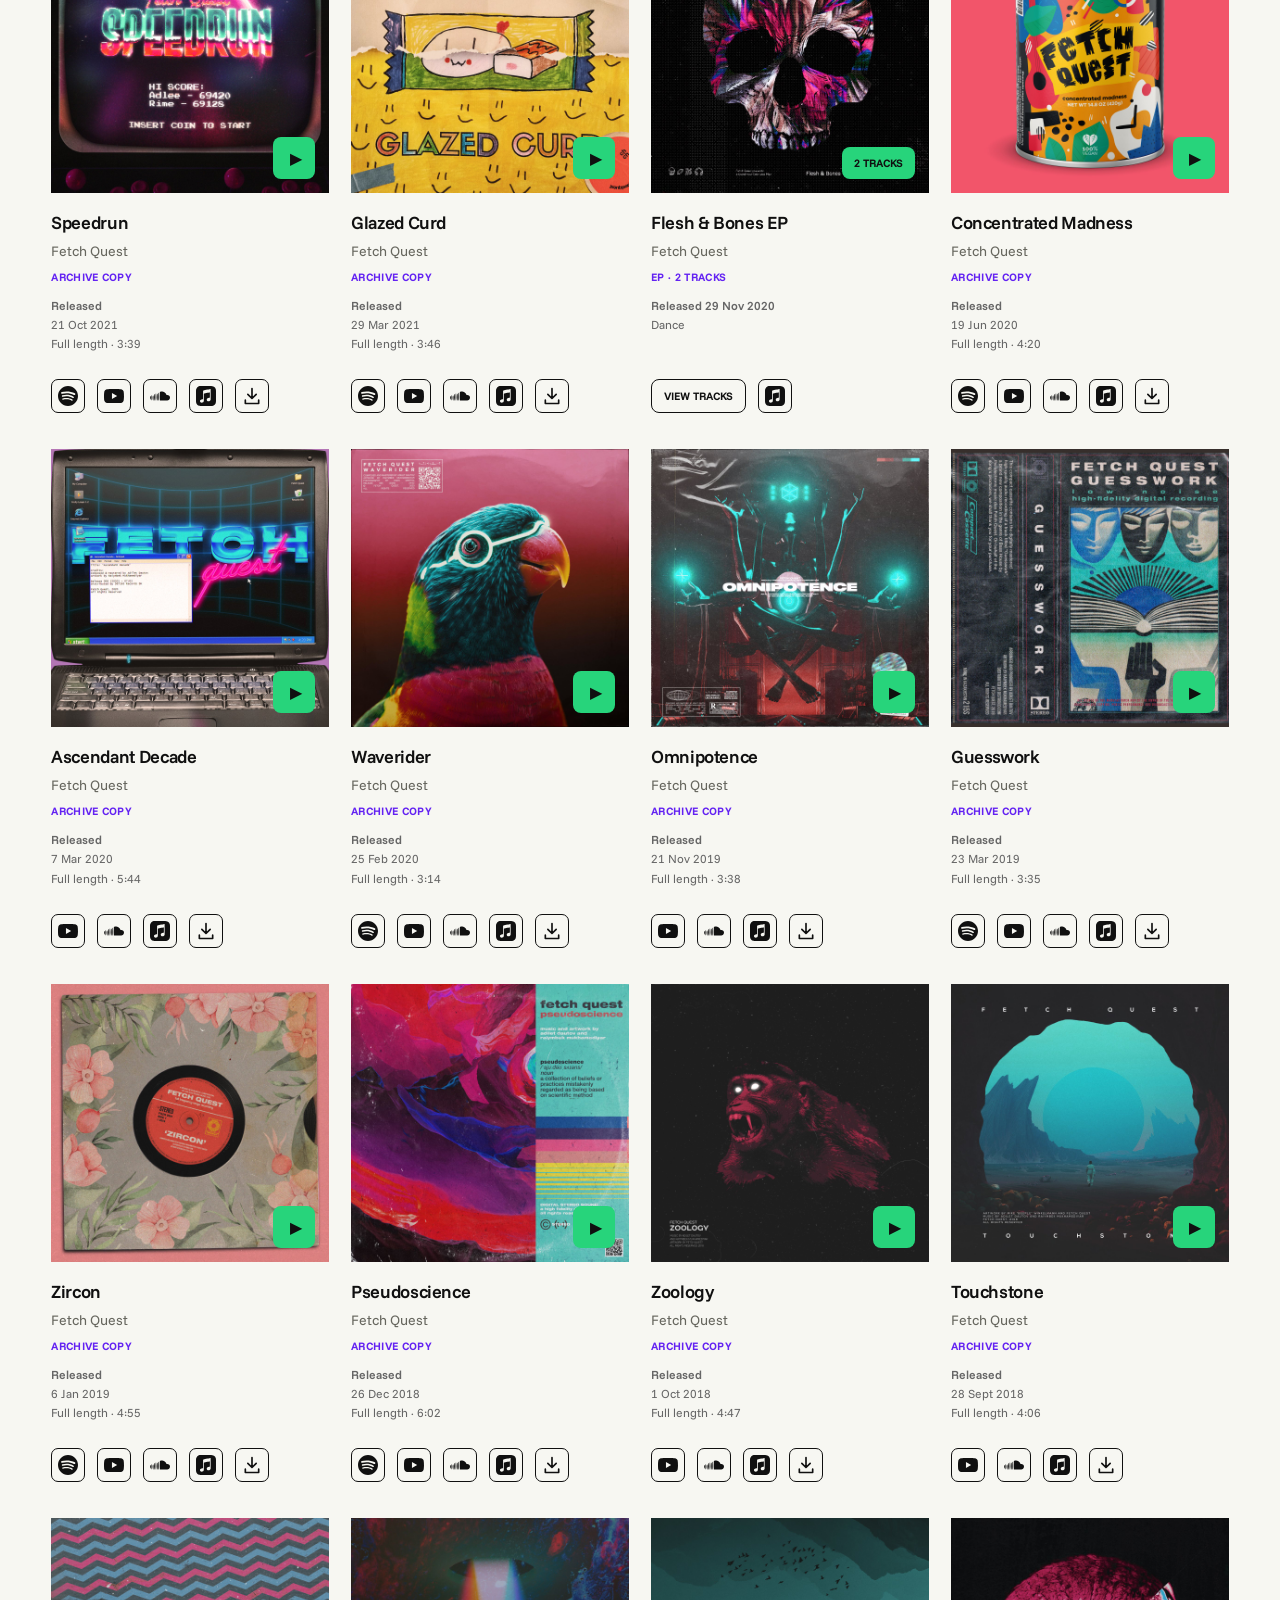
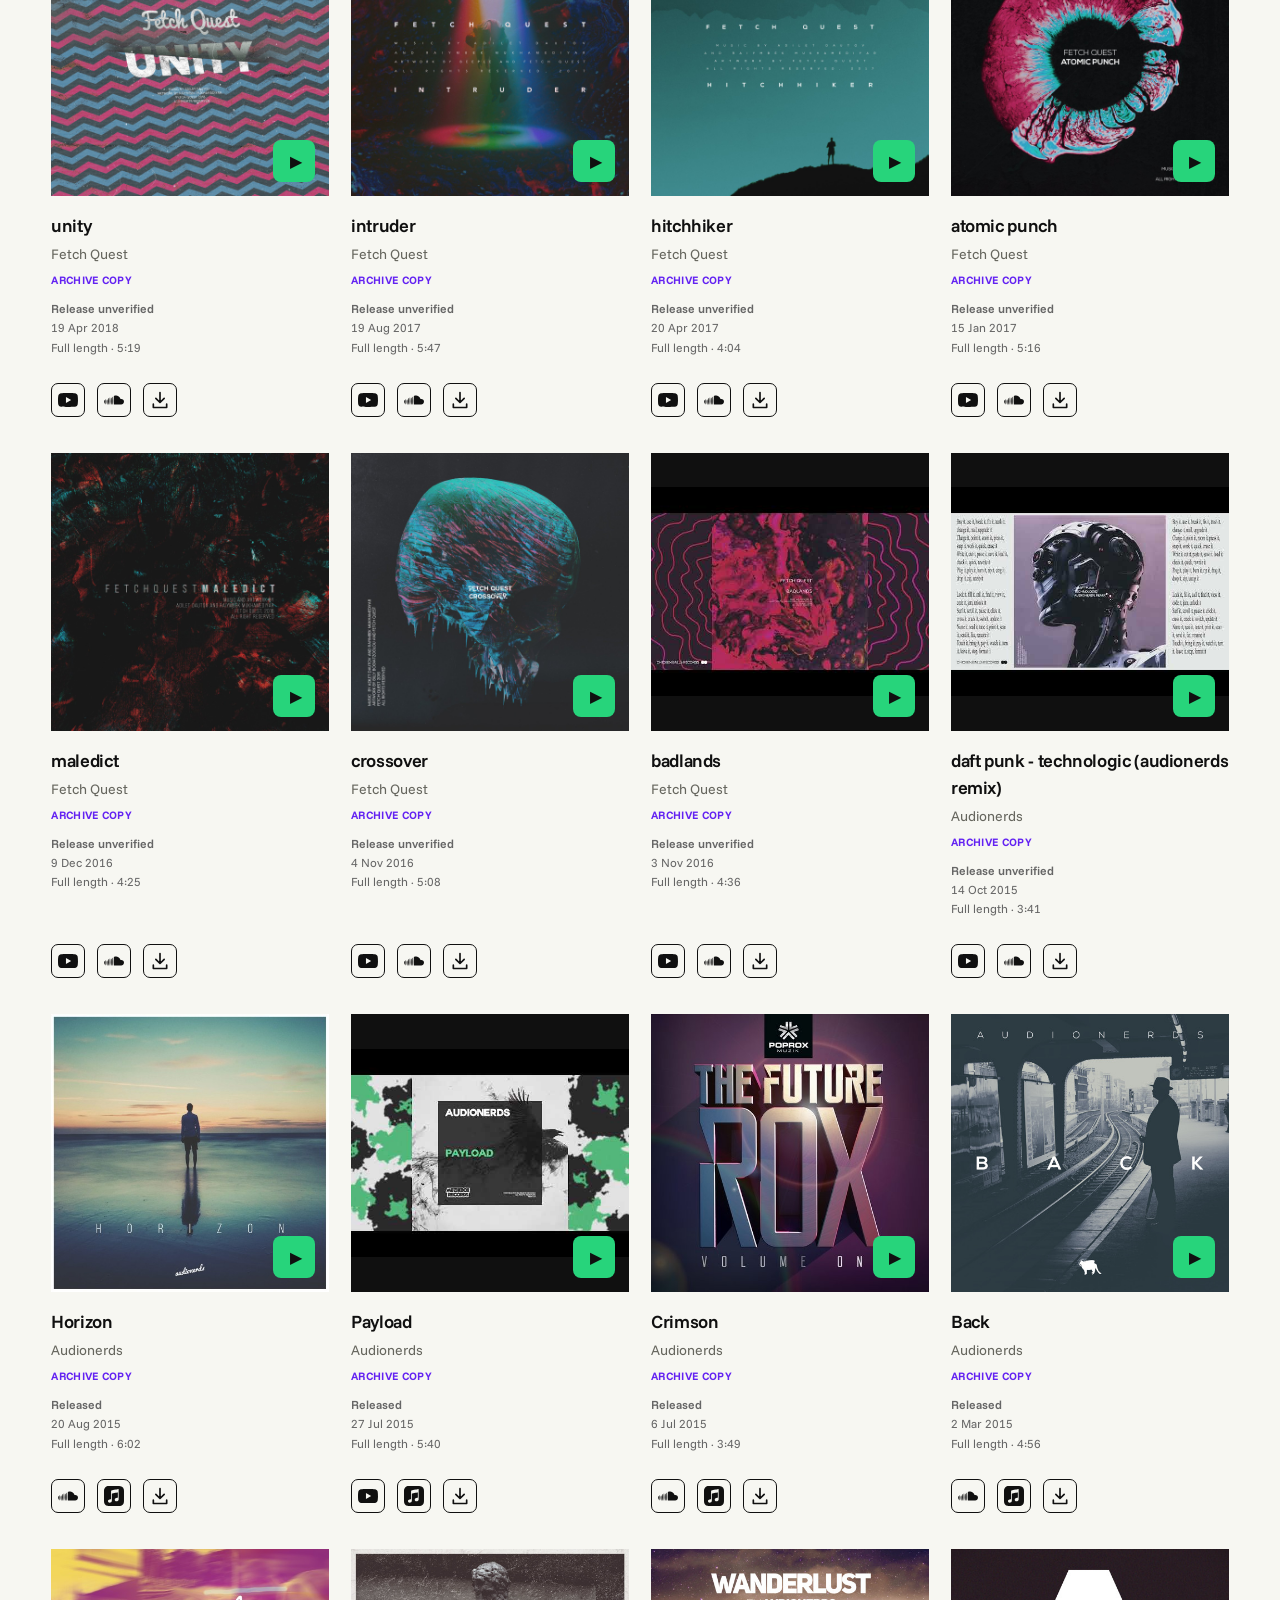
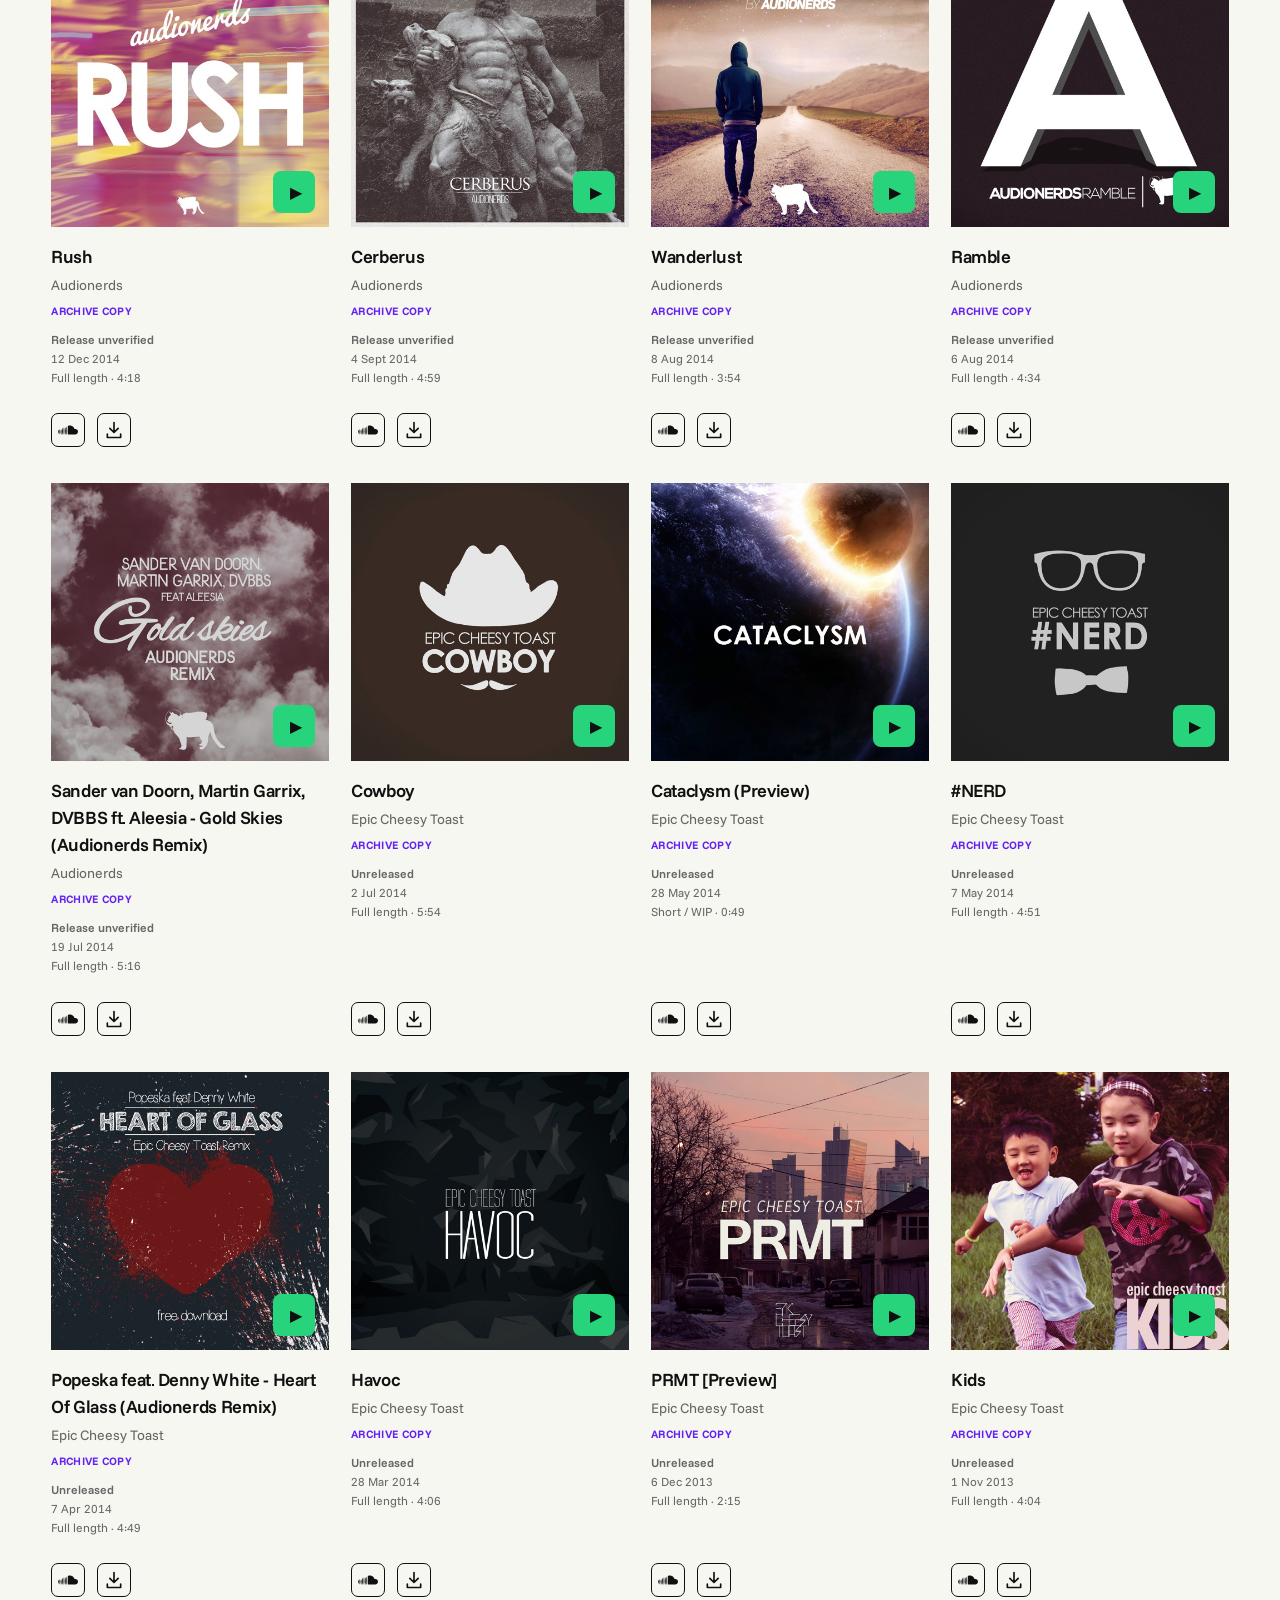
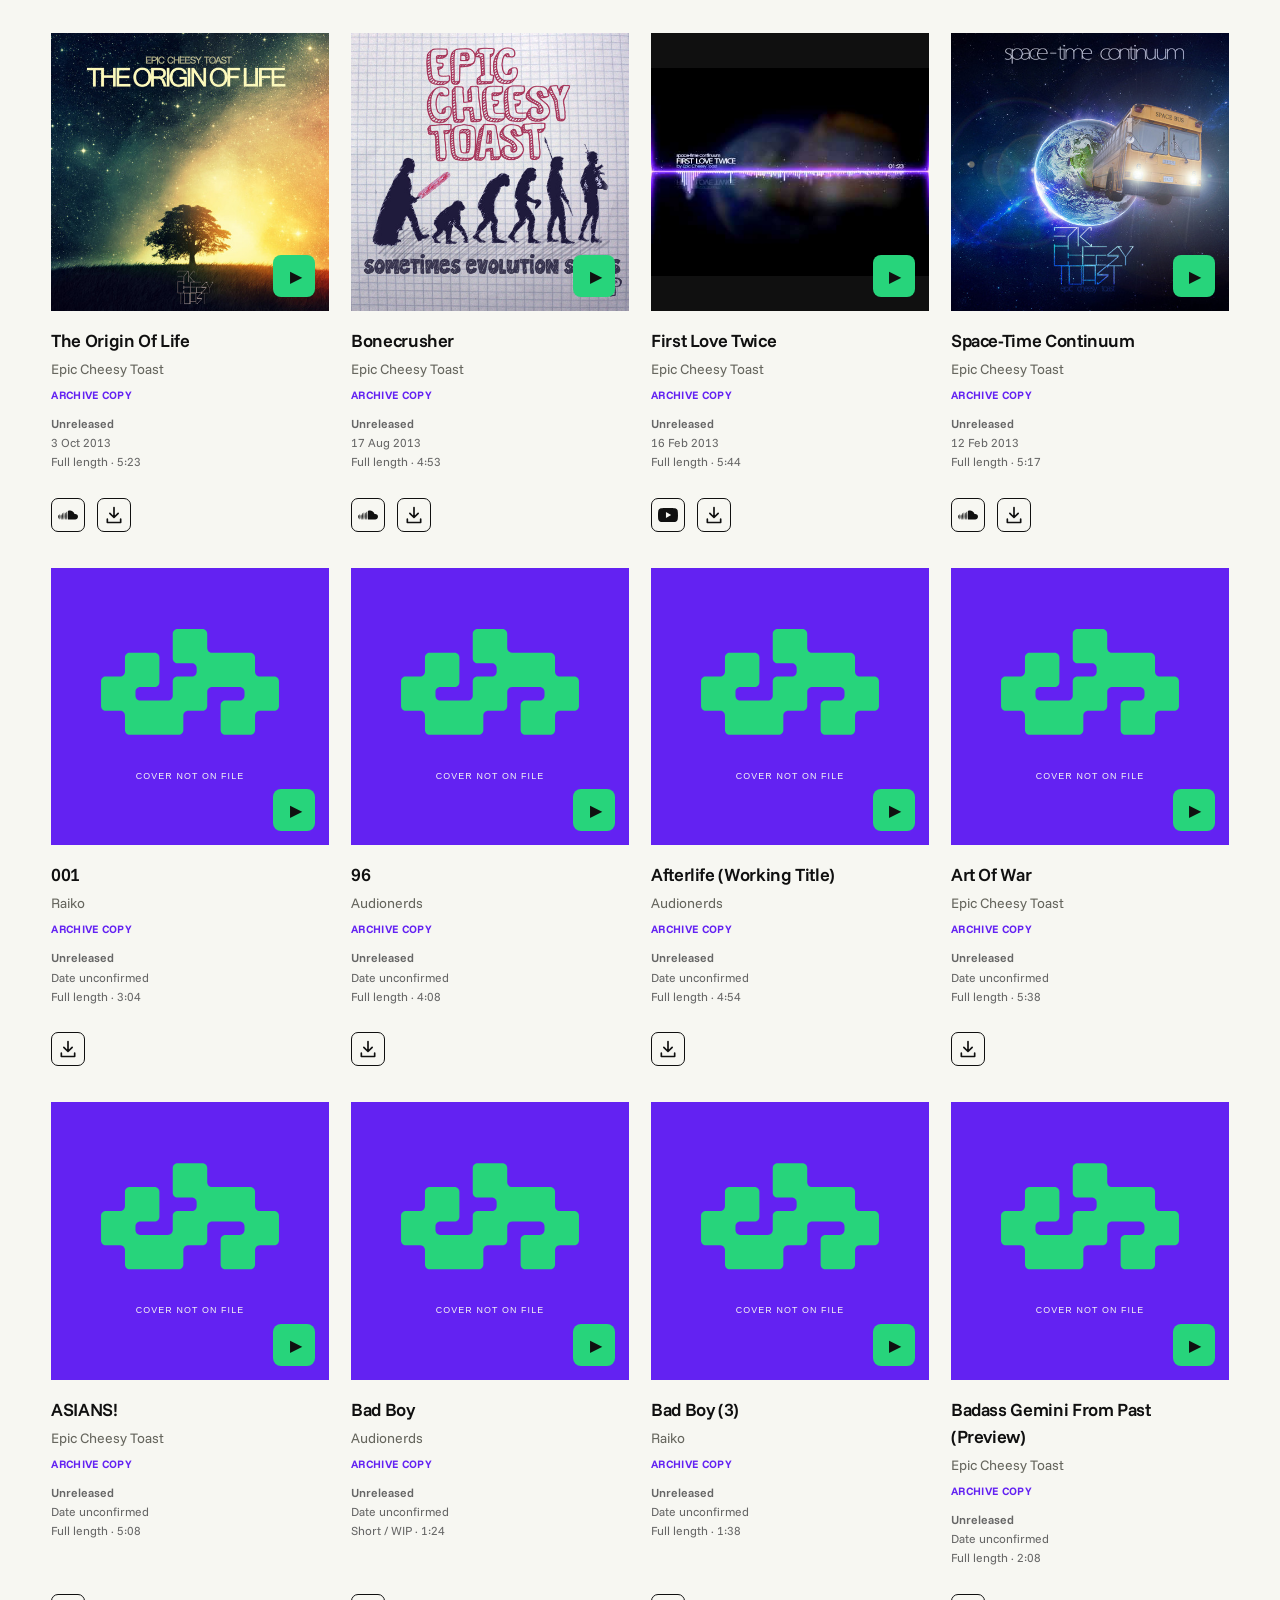
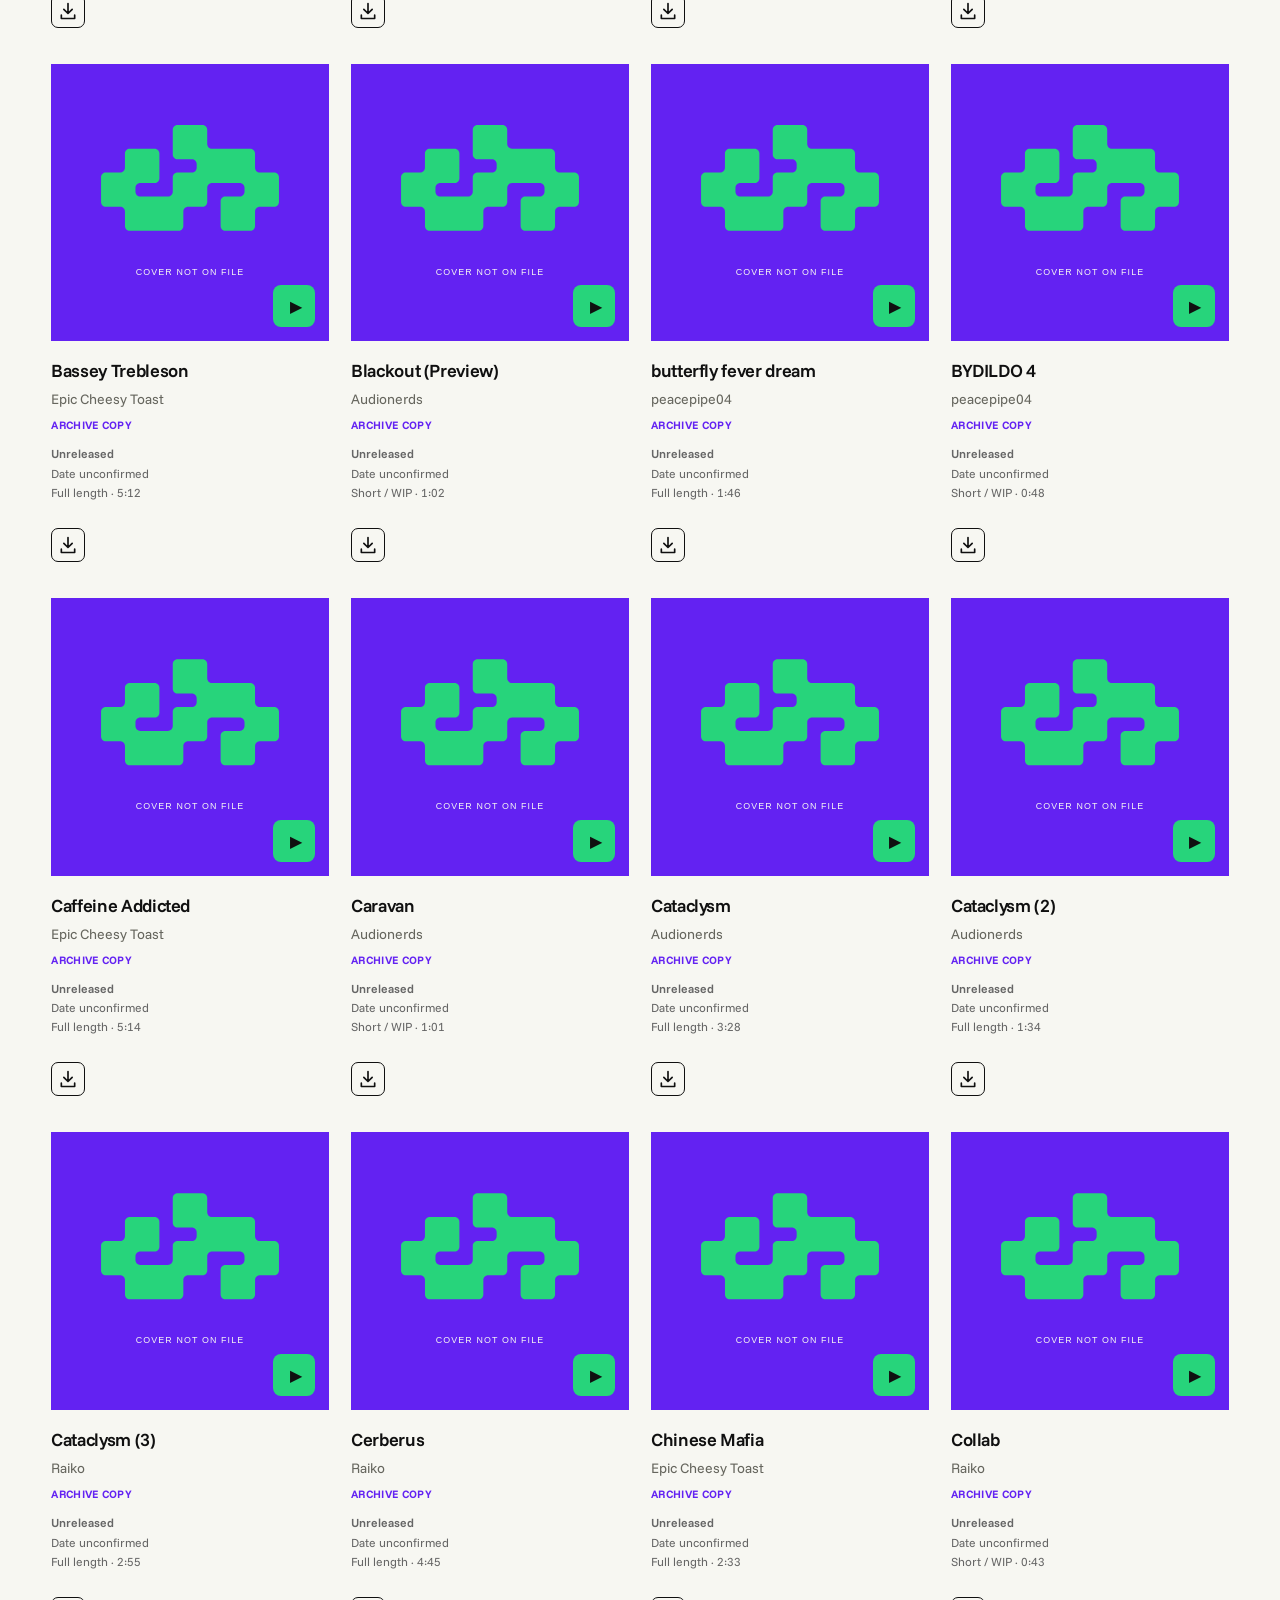
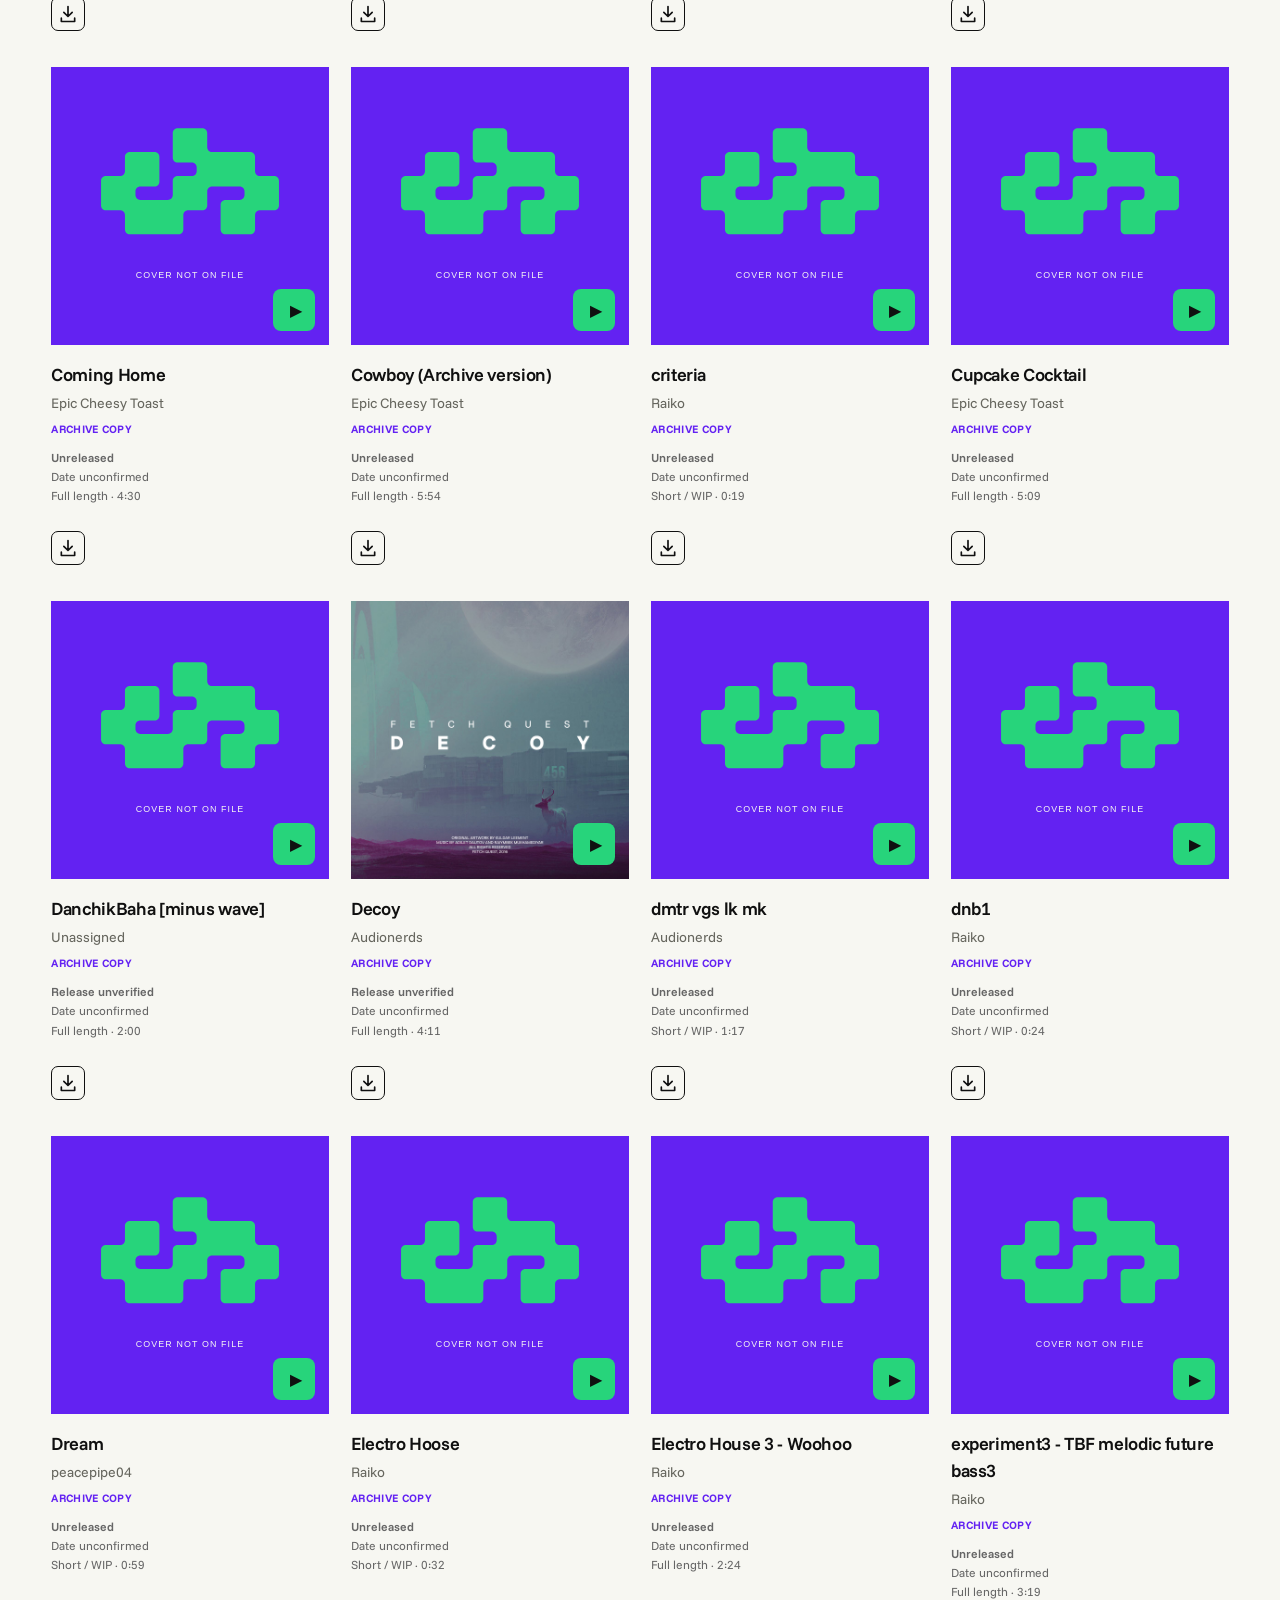
==== commit e418d75d: "Give twin blooms independent drift and deformation rhythms" ====
--- a/discography.html
+++ b/discography.html
@@ -2,4 +2,4 @@
 <html lang="en"><head><meta charset="utf-8"><meta name="viewport" content="width=device-width, initial-scale=1"><meta name="referrer" content="strict-origin-when-cross-origin"><meta name="theme-color" content="#6322f2"><meta name="description" content="The complete Chicken Balls discography. Explore released tracks, unofficial uploads and studio work from every chapter."><title>Discography — Chicken Balls</title><link rel="stylesheet" href="style.css?v=0e05058e1697"><link rel="stylesheet" href="music-updates.css?v=264921c4ed99"><link rel="stylesheet" href="artwork-layout.css?v=a13fa902a957"><link rel="stylesheet" href="zenyt.css?v=a82aa2917c0f"><link rel="stylesheet" href="archive.css?v=46d4344c7d3b"><link rel="stylesheet" href="floating-player.css?v=11b12157ee65"><link rel="stylesheet" href="compact-player.css?v=e9a498d72b85"><link rel="stylesheet" href="site-enhancements.css?v=86eee51b4c34"><link rel="stylesheet" href="release-player.css?v=696f92ced68b"><link rel="stylesheet" href="player-balance.css?v=326f688c9946"><link rel="preload" href="assets/fonts/ChickenBallsFont.ttf?v=d32ab66d446a" as="font" type="font/ttf" crossorigin><link rel="stylesheet" href="player-refinements.css?v=3584739a7eab"><link rel="icon" href="favicon.svg?v=6939a4829fbb"><link rel="stylesheet" href="about-updates.css?v=d195edd1bab8"><link rel="stylesheet" href="streaming-links.css?v=bbf9d5753bc1"><link rel="stylesheet" href="discography.css?v=de3d8017a100"><link rel="stylesheet" href="hero-mosaic.css?v=660a48881dac"><link rel="stylesheet" href="editorial-updates.css?v=4e9c9c4b3dc9"></head>
 <body data-page="discography"><a class="skip" href="#music">Skip to music</a><header><a class="wordmark" href="index.html#top" aria-label="Chicken Balls home"><img class="brand-symbol" src="assets/chicken-balls-logo-purple.svg?v=69ef0edc38bc" alt=""></a><nav aria-label="Main navigation"><a href="discography.html" aria-current="page">MUSIC</a><a href="index.html#people">ABOUT US</a></nav></header>
 <section class="listening-room" aria-label="Music player" id="listening-room"><div class="now-playing"><span class="eyebrow">ON THE DECK</span><div><h3 id="playing-title">generic indie pop song</h3><p id="playing-artist">peacepipe04</p></div><p id="player-status" role="status" aria-live="polite">Press play to listen here.</p><div class="player-actions"><button id="audio-mode" hidden aria-pressed="false">ARCHIVE AUDIO</button><button id="soundcloud-mode" hidden aria-pressed="false">SOUNDCLOUD</button><button id="youtube-mode" class="active" aria-pressed="true">YOUTUBE</button><button id="spotify-mode" hidden aria-pressed="false">SPOTIFY</button><a id="original-track" href="https://music.youtube.com/watch?v=oasfLfWYgTo" target="_blank" rel="noopener">OPEN ORIGINAL</a></div></div><div class="player-screen"><div id="youtube-player"></div></div></section>
-<main id="top"><section class="music discography-page" id="music" aria-labelledby="discography-title"><div class="section-heading"><div><a class="text-link back-home" href="index.html">BACK TO HOME</a><h1 id="discography-title">Our music</h1><p>Releases, remixes, experiments. Every chapter in one place.</p></div></div><div class="archive-heading"><span id="total-count"></span></div><div class="archive-controls"><div class="filters" role="group" aria-label="Filter artist"><button class="active" data-filter="All" aria-pressed="true">ALL MUSIC</button><button data-filter="peacepipe04" aria-pressed="false">PEACEPIPE04</button><button data-filter="Fetch Quest" aria-pressed="false">FETCH QUEST</button><button data-filter="Audionerds" aria-pressed="false">AUDIONERDS</button><button data-filter="Epic Cheesy Toast" aria-pressed="false">EPIC CHEESY TOAST</button><button data-filter="Raiko" aria-pressed="false">RAIKO</button><button data-filter="Unassigned" aria-pressed="false">STUDIO FILES</button></div><label class="search"><span class="sr-only">Search tracks</span><input id="search" type="search" placeholder="Find a track…"></label></div><div class="discography-options"><label>Release status<select id="release-filter"><option value="all">All music</option><option value="official">Released</option><option value="unofficial">Unreleased</option><option value="unverified">Release unverified</option></select></label><label>Track length<select id="length-filter"><option value="all">All lengths</option><option value="full">Full length · 90 sec or more</option><option value="wip">Short / WIP · under 90 sec</option><option value="unknown">Length unverified</option></select></label><label>Sort tracks<select id="sort-tracks"><option value="newest">Newest first</option><option value="oldest">Oldest first</option><option value="artist-asc">Artist · A–Z</option><option value="name-asc">Name · A–Z</option><option value="name-desc">Name · Z–A</option></select></label><button id="reset-filters" type="button">RESET FILTERS</button></div><p class="archive-note">Released tracks have verified store listings. Unreleased tracks are confirmed unofficial uploads; other tracks are marked release unverified. Short / WIP includes audio under 90 seconds. Dates for unofficial tracks refer to their uploads.</p><div class="list-header" aria-hidden="true"><span>TRACK / ARTIST</span><span>RELEASE / LENGTH</span><span>LISTEN</span></div><div id="tracks"></div><p id="results-status" class="results-status" role="status" aria-live="polite"></p><noscript><p>Please enable JavaScript to search the full discography and use the music player.</p></noscript></section></main><footer><a class="wordmark" href="index.html#top"><img class="brand-symbol" src="assets/chicken-balls-logo.svg?v=6939a4829fbb" alt=""><span class="brand-name">CHICKEN<br>BALLS</span></a><span>INDEPENDENT ELECTRONIC MUSIC</span><a href="#top">BACK TO TOP</a><span>© <span id="year">2026</span> CHICKEN BALLS</span></footer><script src="catalog.js?v=e4ac65f9c46b"></script><script src="artwork.js?v=73d5e56d52cf"></script><script src="catalog-tools.js?v=3ba21516ba80"></script><script src="platform-icons.js?v=7972b5b67f4c"></script><script src="release-groups.js?v=684c57c96e1e"></script><script src="app.js?v=90c67927ff67"></script><script src="player.js?v=525d32bf2590"></script><script src="floating-player.js?v=1da1b9b3c360"></script><script src="site-enhancements.js?v=4034faf7898a"></script><script src="latest-release.js?v=5b8973f147f7"></script><script src="release-player.js?v=3616f842eef4"></script><script src="player-scrubber.js?v=312efe061540"></script><script src="streaming-links.js?v=ffabb229e06c"></script><script src="navigation.js?v=997185ebb4bf"></script><script src="hero-mosaic.js?v=affc91d423dd"></script></body></html>+<main id="top"><section class="music discography-page" id="music" aria-labelledby="discography-title"><div class="section-heading"><div><a class="text-link back-home" href="index.html">BACK TO HOME</a><h1 id="discography-title">Our music</h1><p>Releases, remixes, experiments. Every chapter in one place.</p></div></div><div class="archive-heading"><span id="total-count"></span></div><div class="archive-controls"><div class="filters" role="group" aria-label="Filter artist"><button class="active" data-filter="All" aria-pressed="true">ALL MUSIC</button><button data-filter="peacepipe04" aria-pressed="false">PEACEPIPE04</button><button data-filter="Fetch Quest" aria-pressed="false">FETCH QUEST</button><button data-filter="Audionerds" aria-pressed="false">AUDIONERDS</button><button data-filter="Epic Cheesy Toast" aria-pressed="false">EPIC CHEESY TOAST</button><button data-filter="Raiko" aria-pressed="false">RAIKO</button><button data-filter="Unassigned" aria-pressed="false">STUDIO FILES</button></div><label class="search"><span class="sr-only">Search tracks</span><input id="search" type="search" placeholder="Find a track…"></label></div><div class="discography-options"><label>Release status<select id="release-filter"><option value="all">All music</option><option value="official">Released</option><option value="unofficial">Unreleased</option><option value="unverified">Release unverified</option></select></label><label>Track length<select id="length-filter"><option value="all">All lengths</option><option value="full">Full length · 90 sec or more</option><option value="wip">Short / WIP · under 90 sec</option><option value="unknown">Length unverified</option></select></label><label>Sort tracks<select id="sort-tracks"><option value="newest">Newest first</option><option value="oldest">Oldest first</option><option value="artist-asc">Artist · A–Z</option><option value="name-asc">Name · A–Z</option><option value="name-desc">Name · Z–A</option></select></label><button id="reset-filters" type="button">RESET FILTERS</button></div><p class="archive-note">Released tracks have verified store listings. Unreleased tracks are confirmed unofficial uploads; other tracks are marked release unverified. Short / WIP includes audio under 90 seconds. Dates for unofficial tracks refer to their uploads.</p><div class="list-header" aria-hidden="true"><span>TRACK / ARTIST</span><span>RELEASE / LENGTH</span><span>LISTEN</span></div><div id="tracks"></div><p id="results-status" class="results-status" role="status" aria-live="polite"></p><noscript><p>Please enable JavaScript to search the full discography and use the music player.</p></noscript></section></main><footer><a class="wordmark" href="index.html#top"><img class="brand-symbol" src="assets/chicken-balls-logo.svg?v=6939a4829fbb" alt=""><span class="brand-name">CHICKEN<br>BALLS</span></a><span>INDEPENDENT ELECTRONIC MUSIC</span><a href="#top">BACK TO TOP</a><span>© <span id="year">2026</span> CHICKEN BALLS</span></footer><script src="catalog.js?v=e4ac65f9c46b"></script><script src="artwork.js?v=73d5e56d52cf"></script><script src="catalog-tools.js?v=3ba21516ba80"></script><script src="platform-icons.js?v=7972b5b67f4c"></script><script src="release-groups.js?v=684c57c96e1e"></script><script src="app.js?v=90c67927ff67"></script><script src="player.js?v=525d32bf2590"></script><script src="floating-player.js?v=1da1b9b3c360"></script><script src="site-enhancements.js?v=4034faf7898a"></script><script src="latest-release.js?v=5b8973f147f7"></script><script src="release-player.js?v=3616f842eef4"></script><script src="player-scrubber.js?v=312efe061540"></script><script src="streaming-links.js?v=ffabb229e06c"></script><script src="navigation.js?v=997185ebb4bf"></script><script src="hero-mosaic.js?v=f567050d134f"></script></body></html>
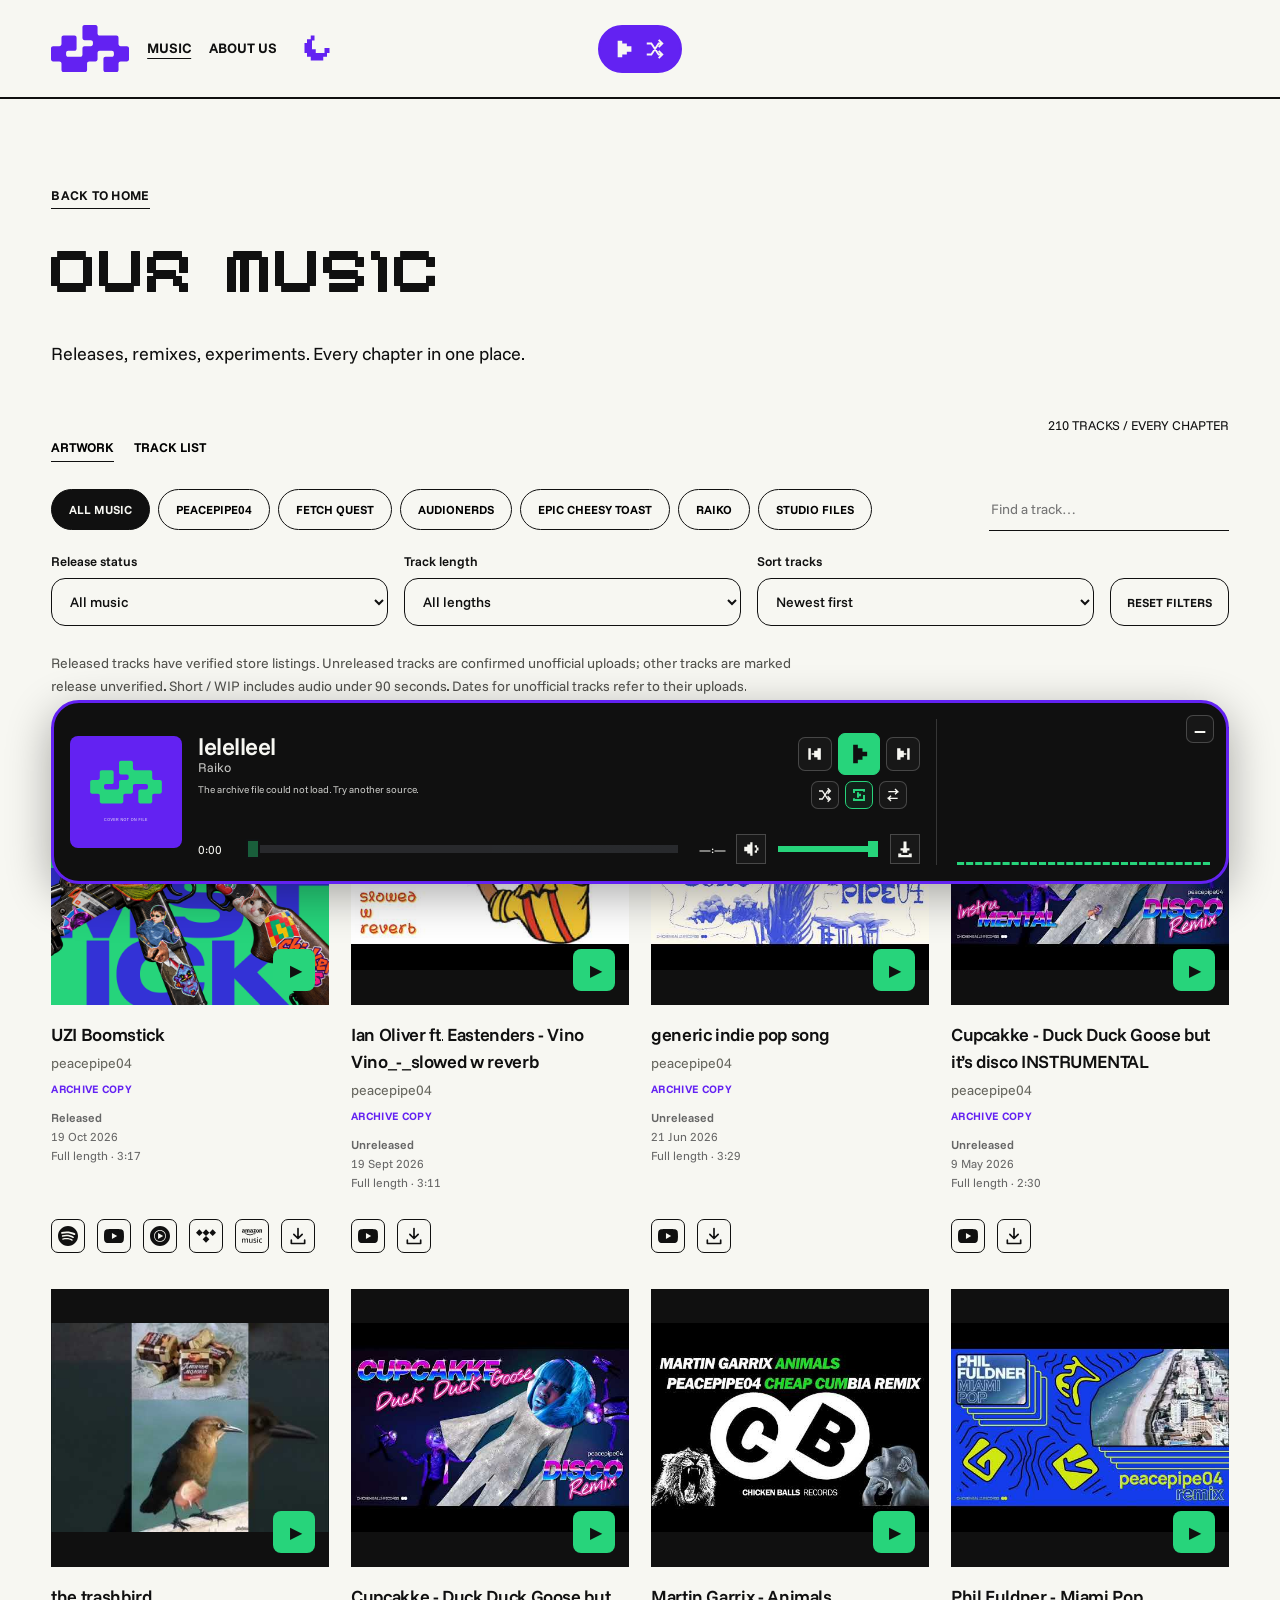
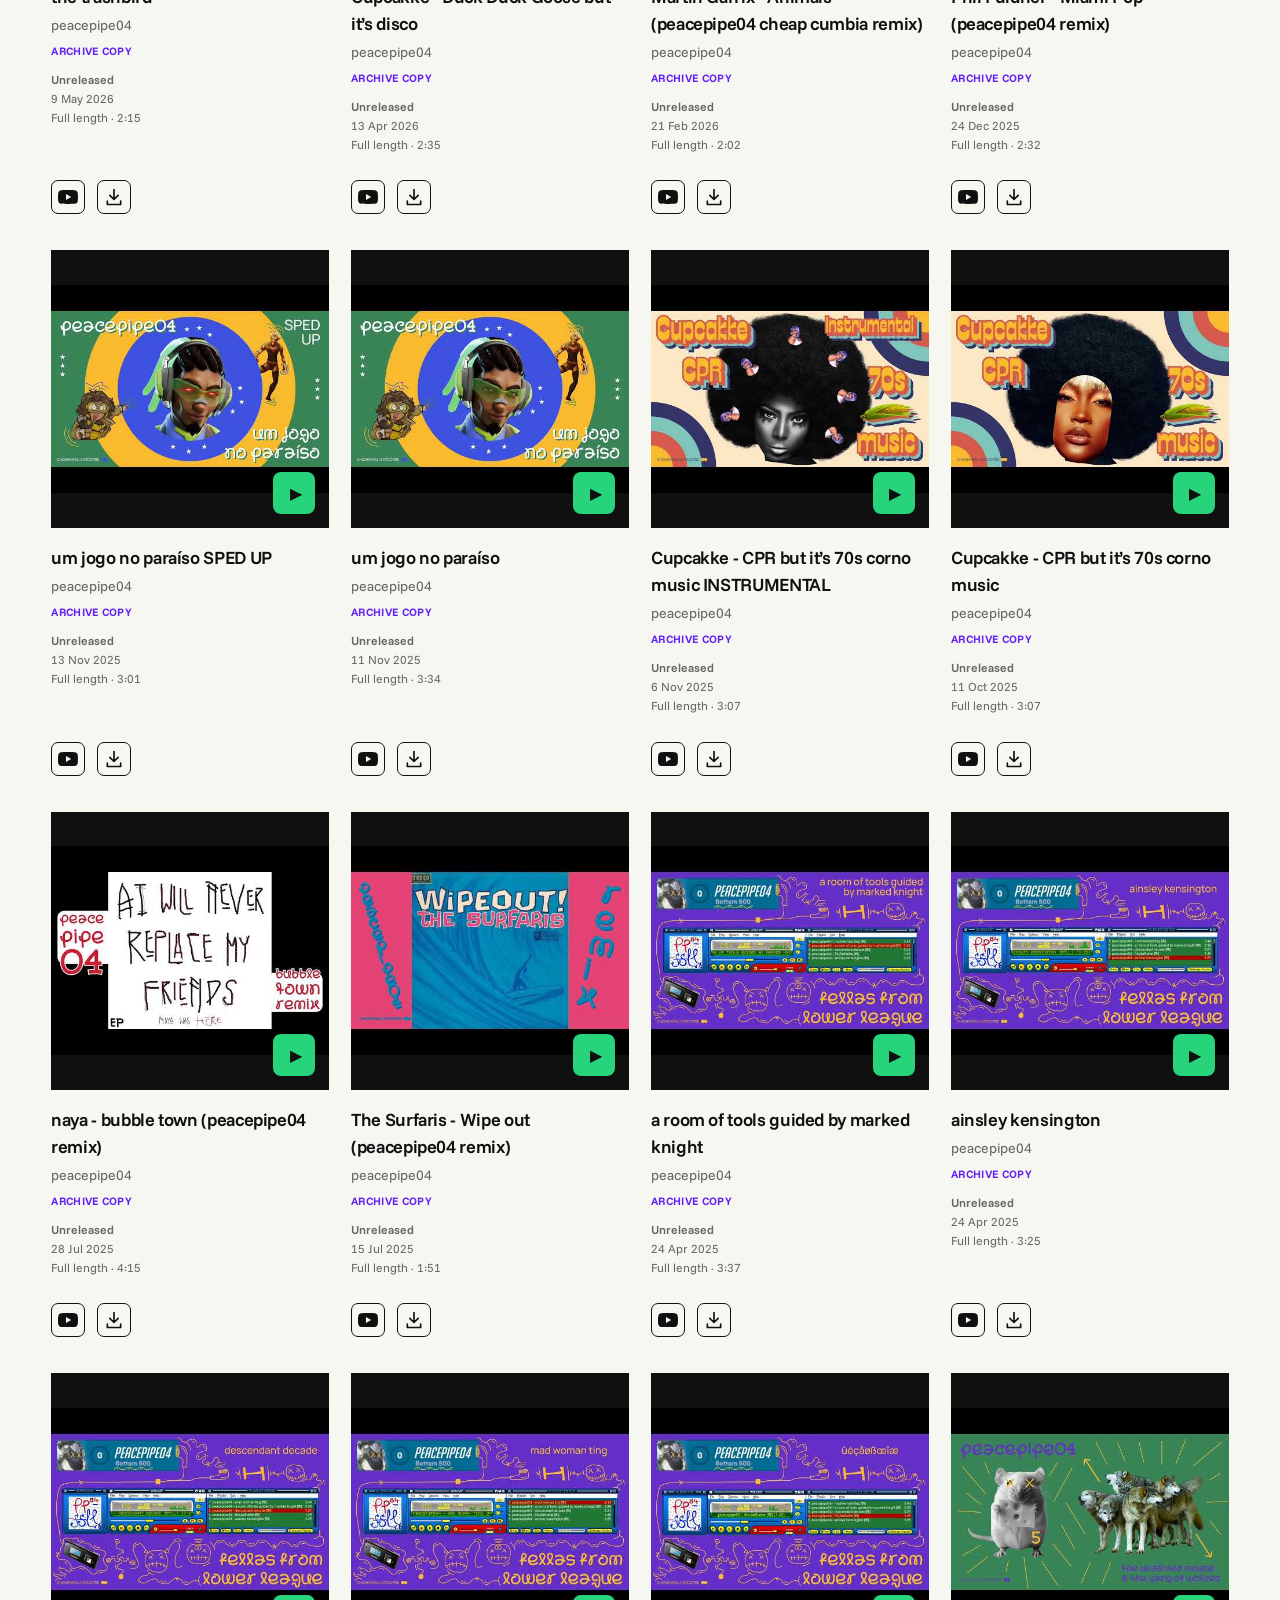
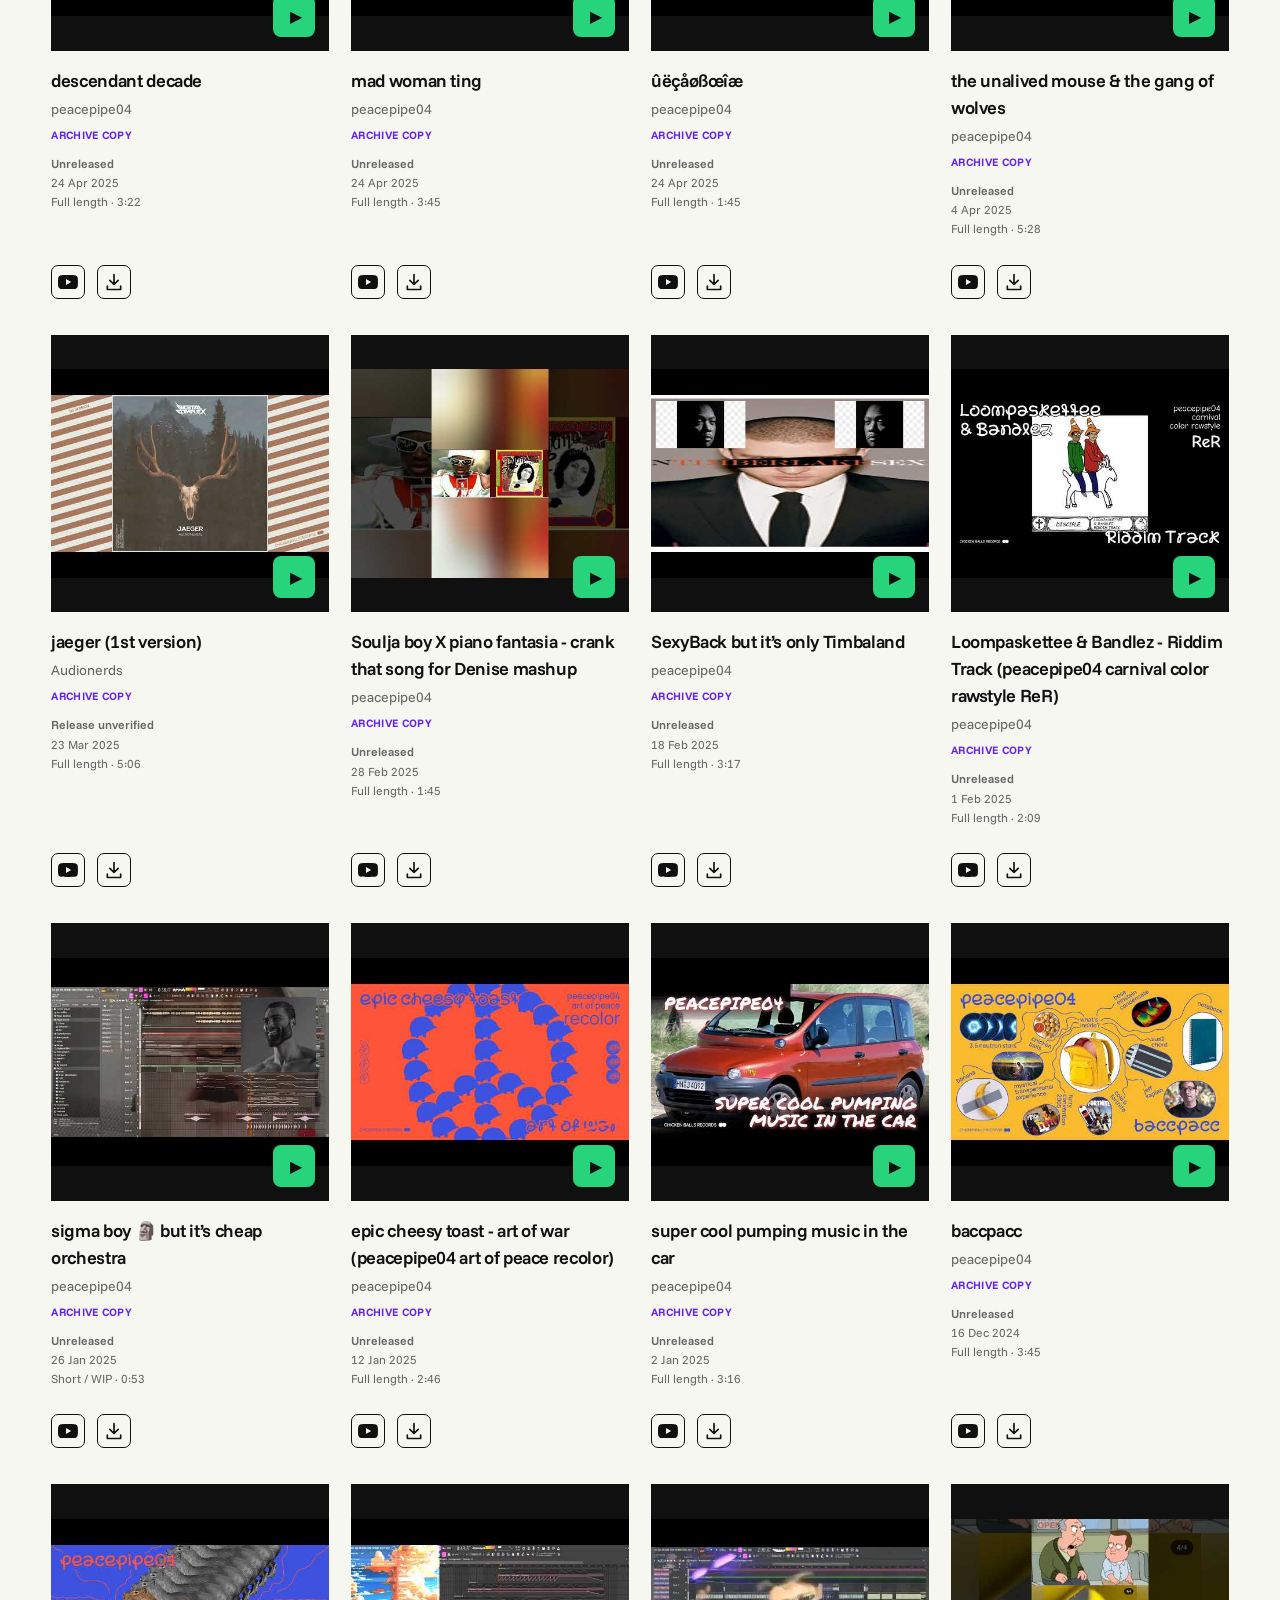
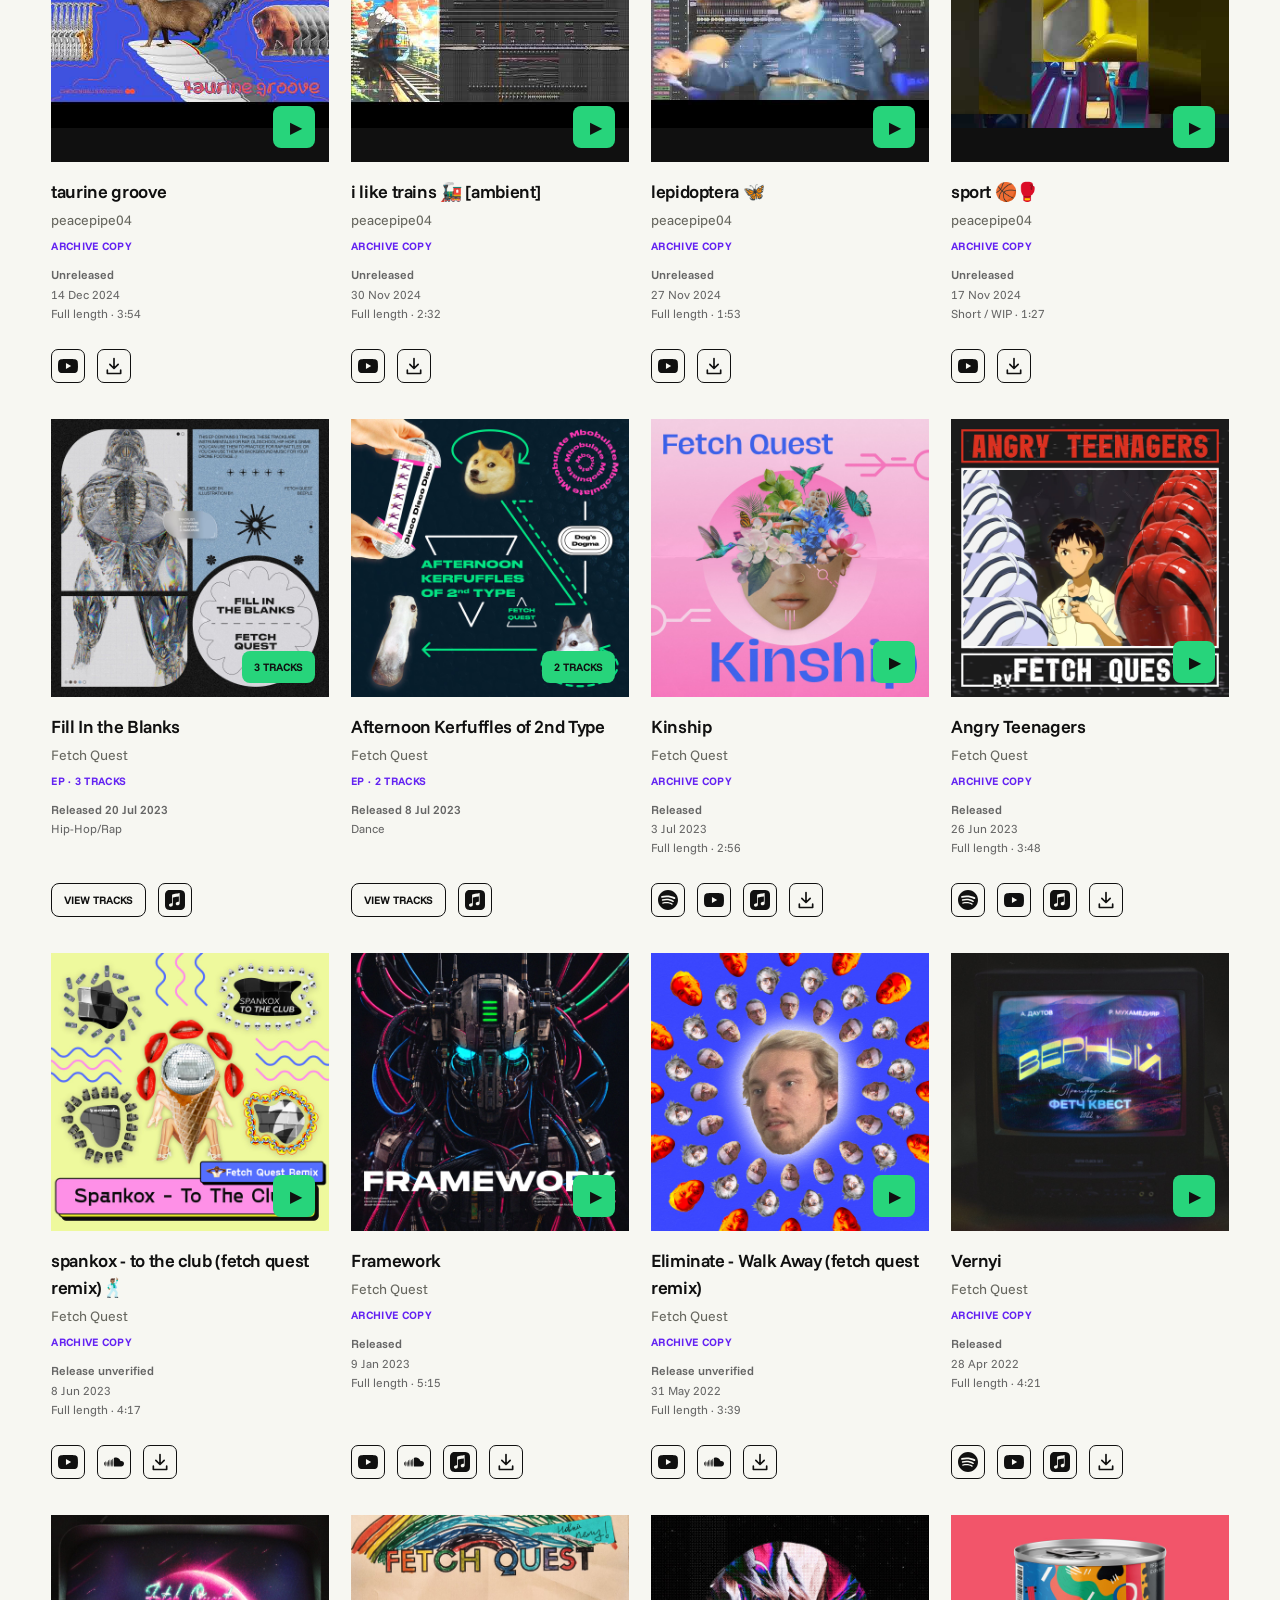
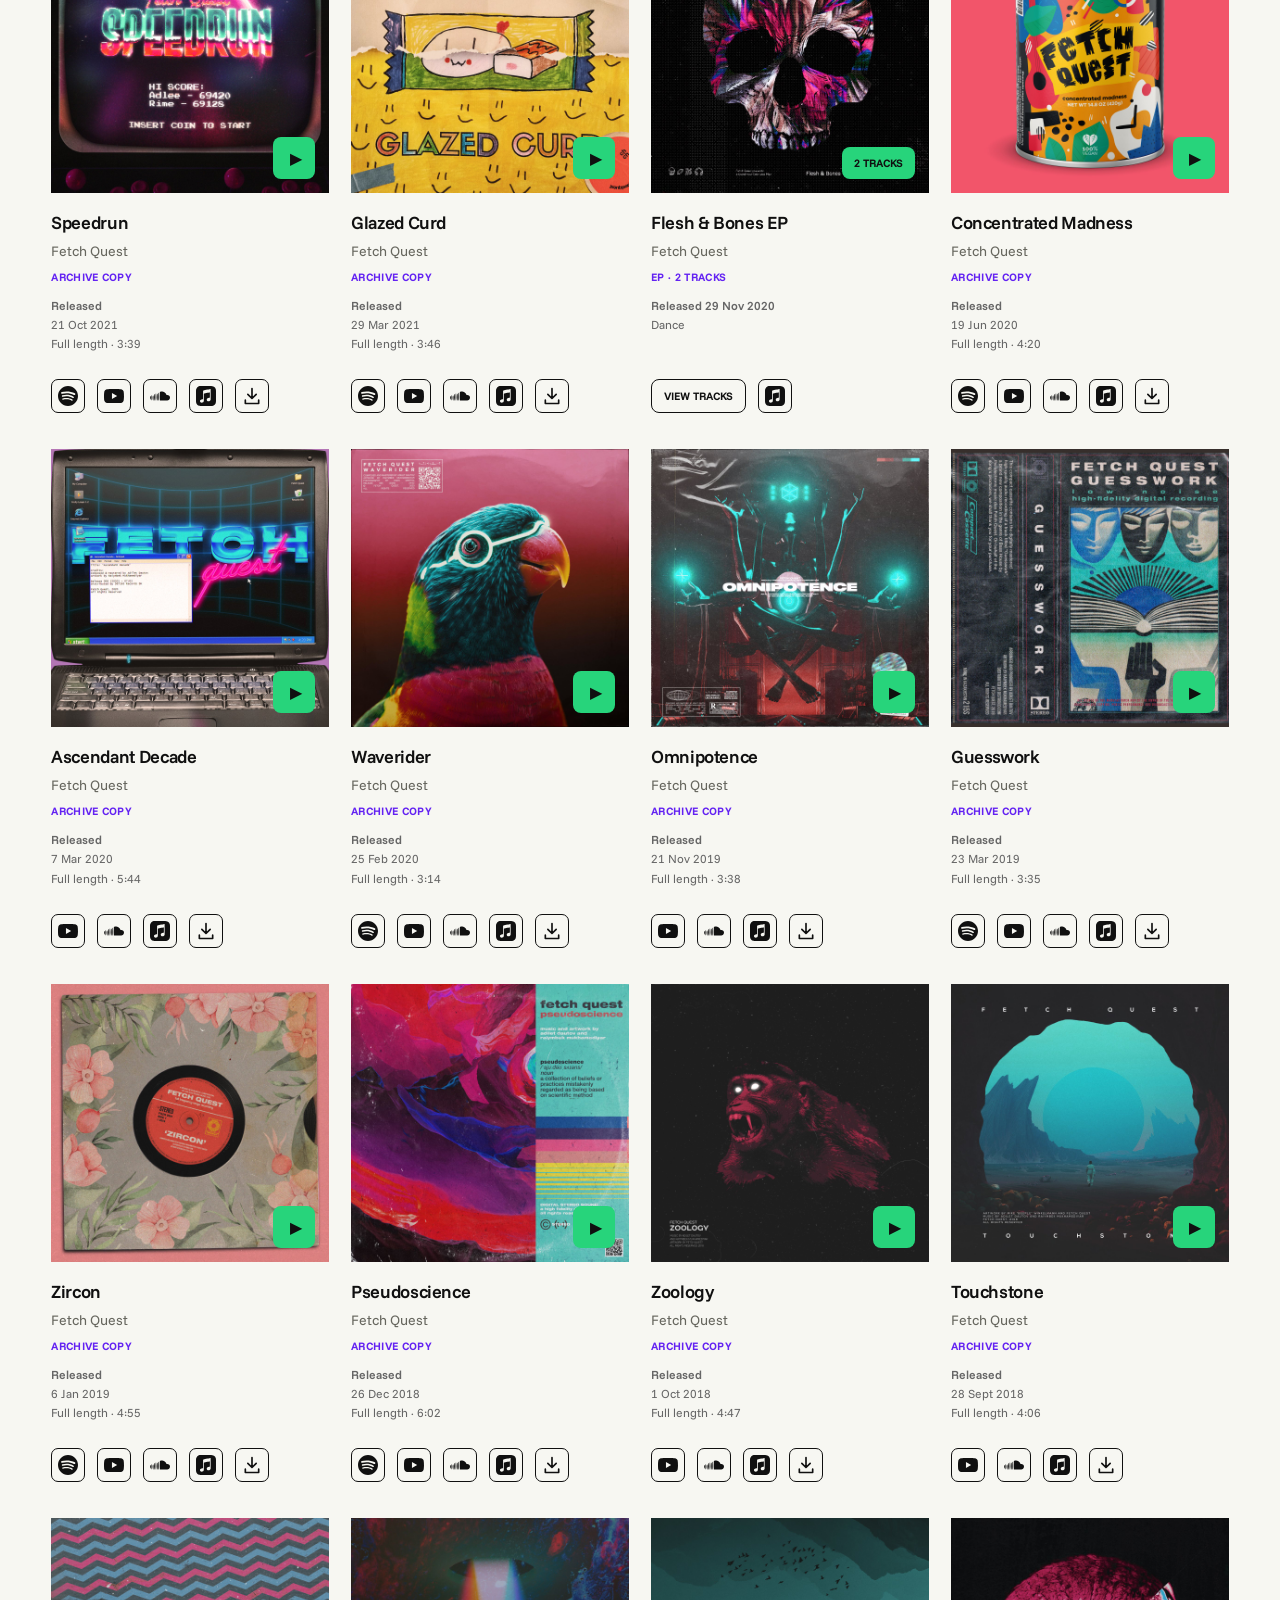
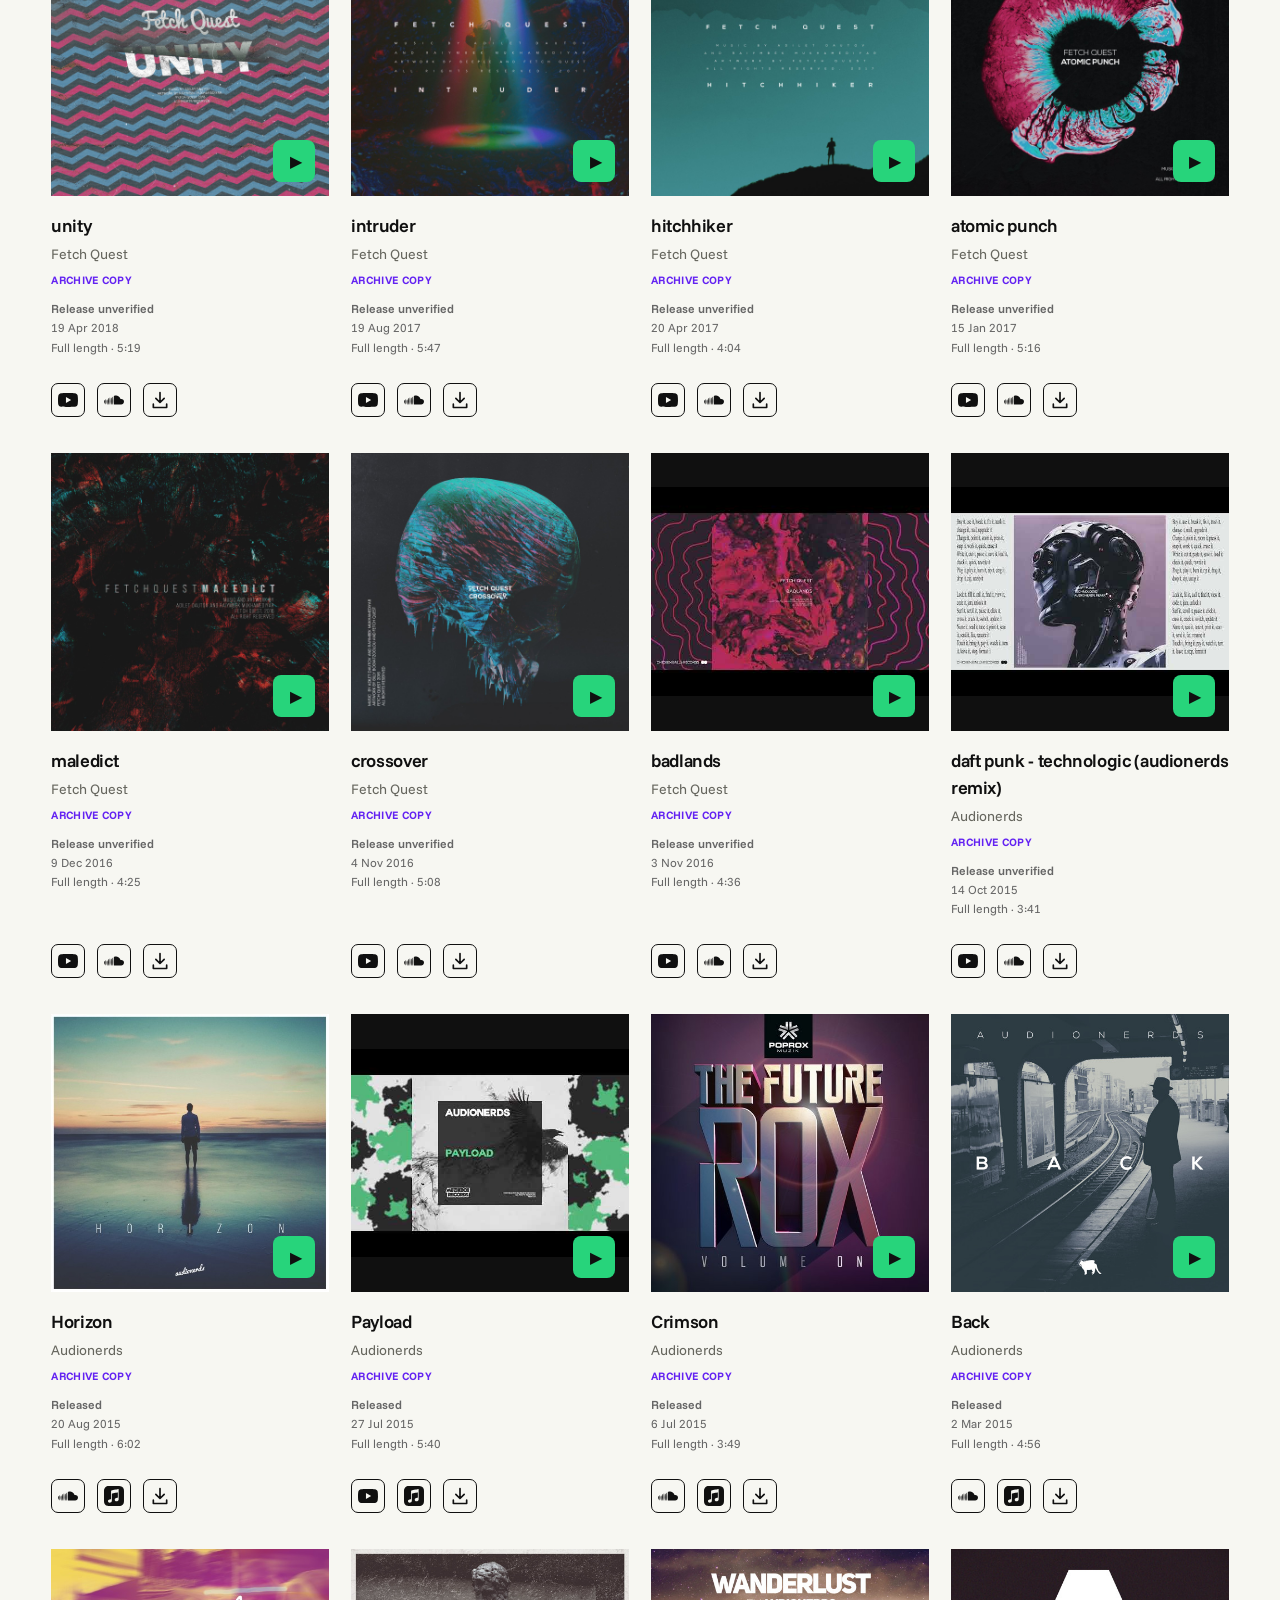
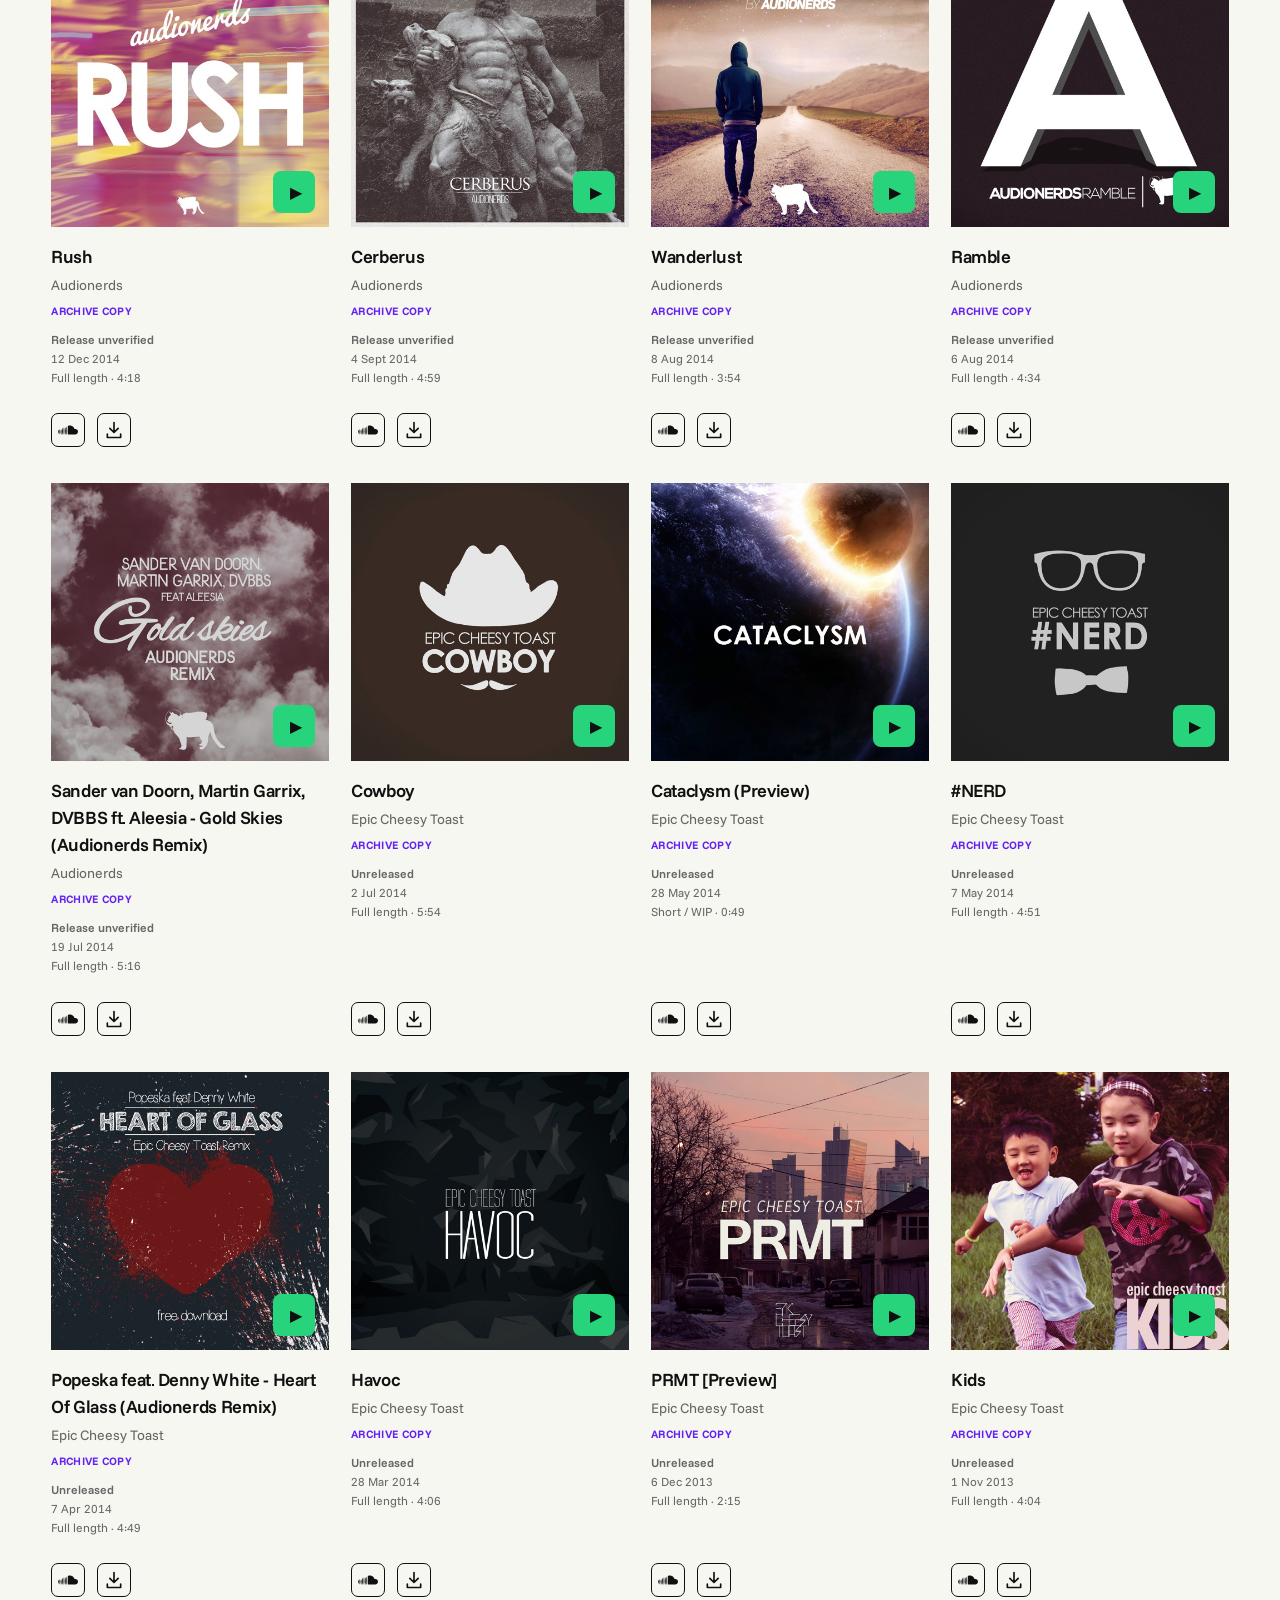
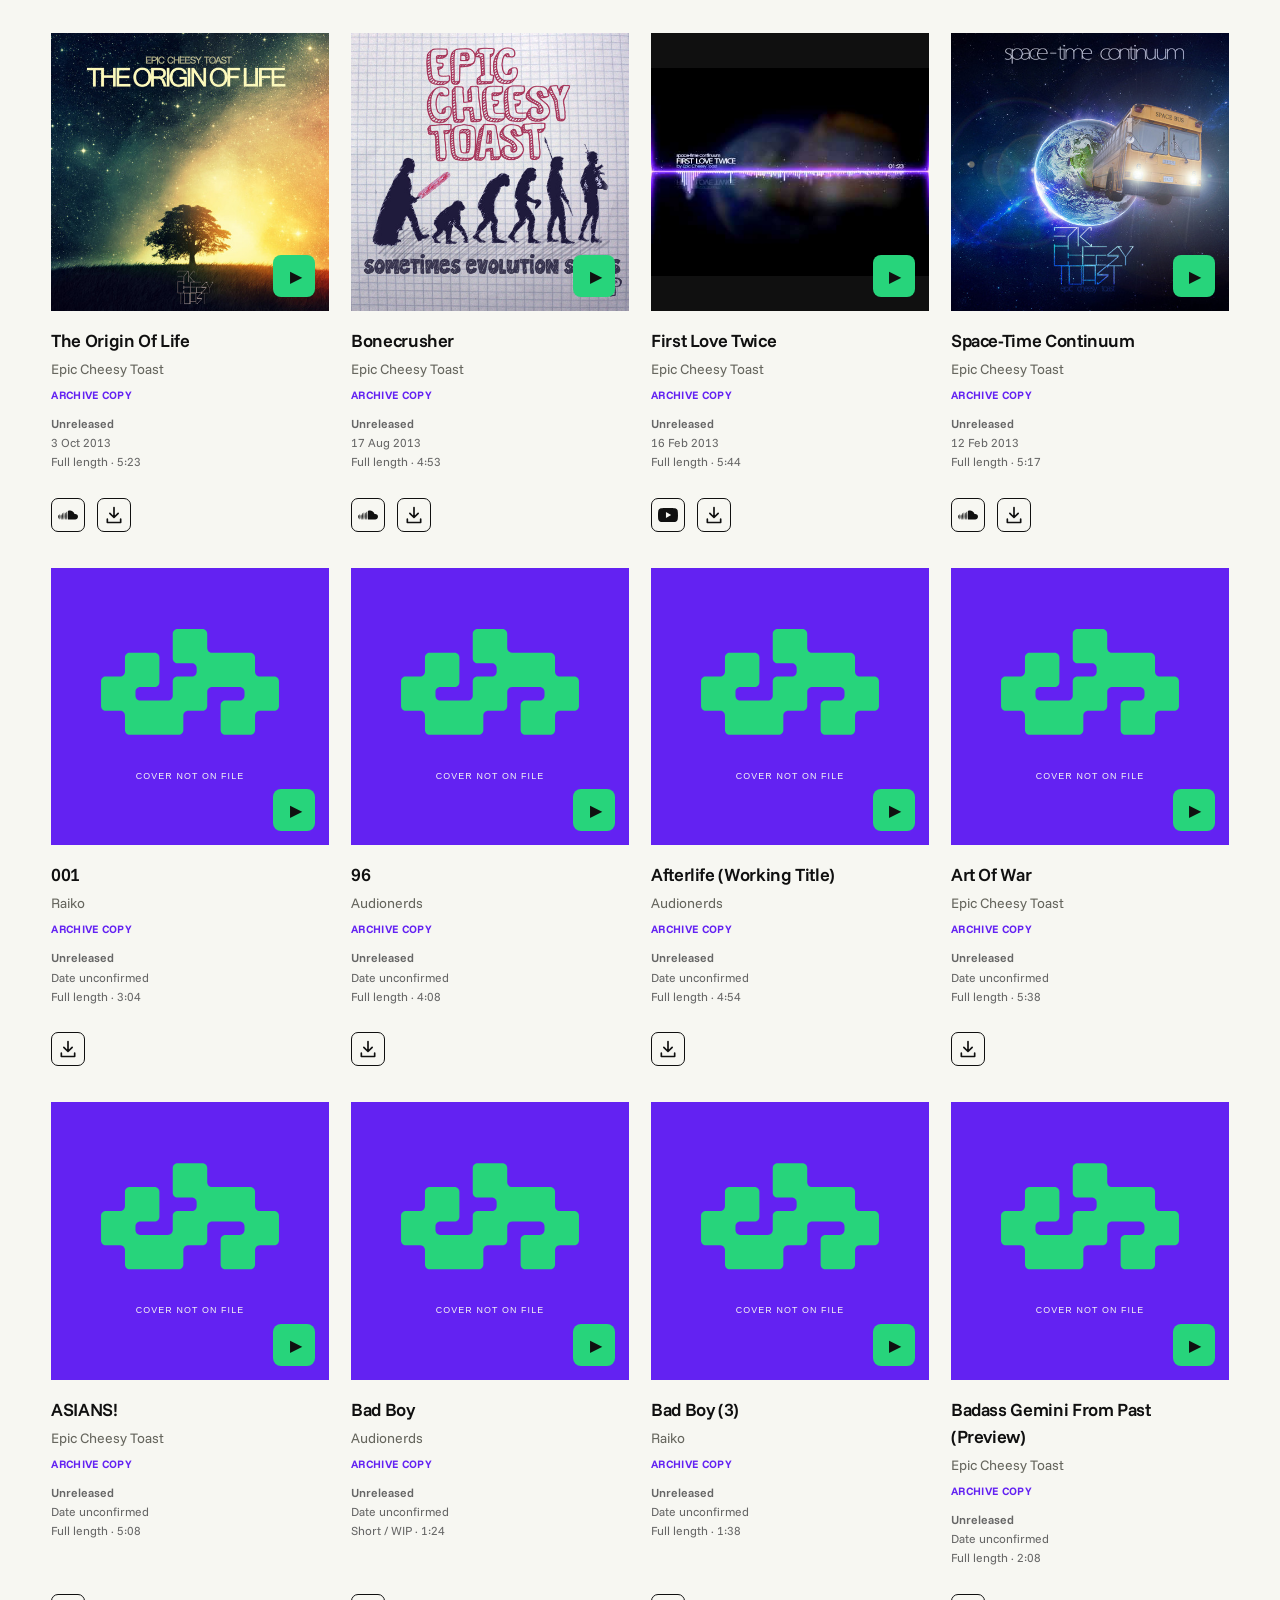
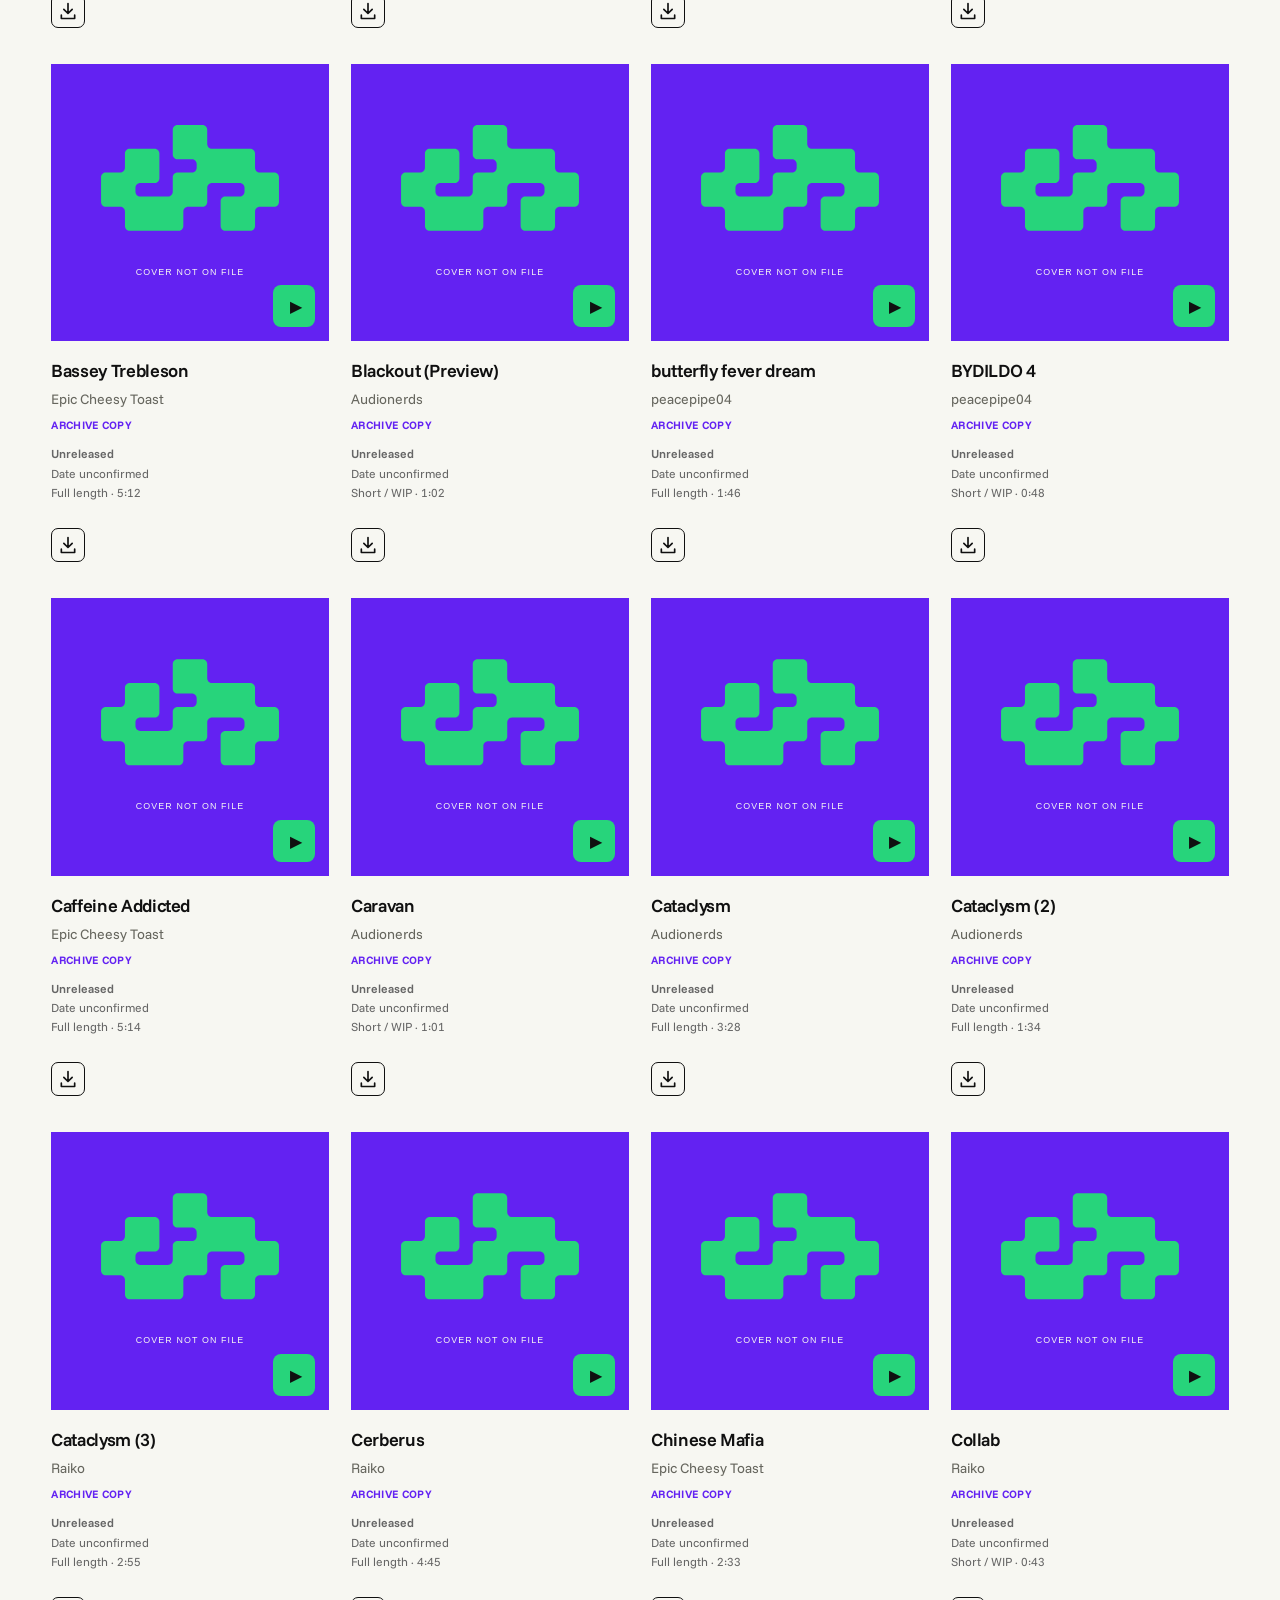
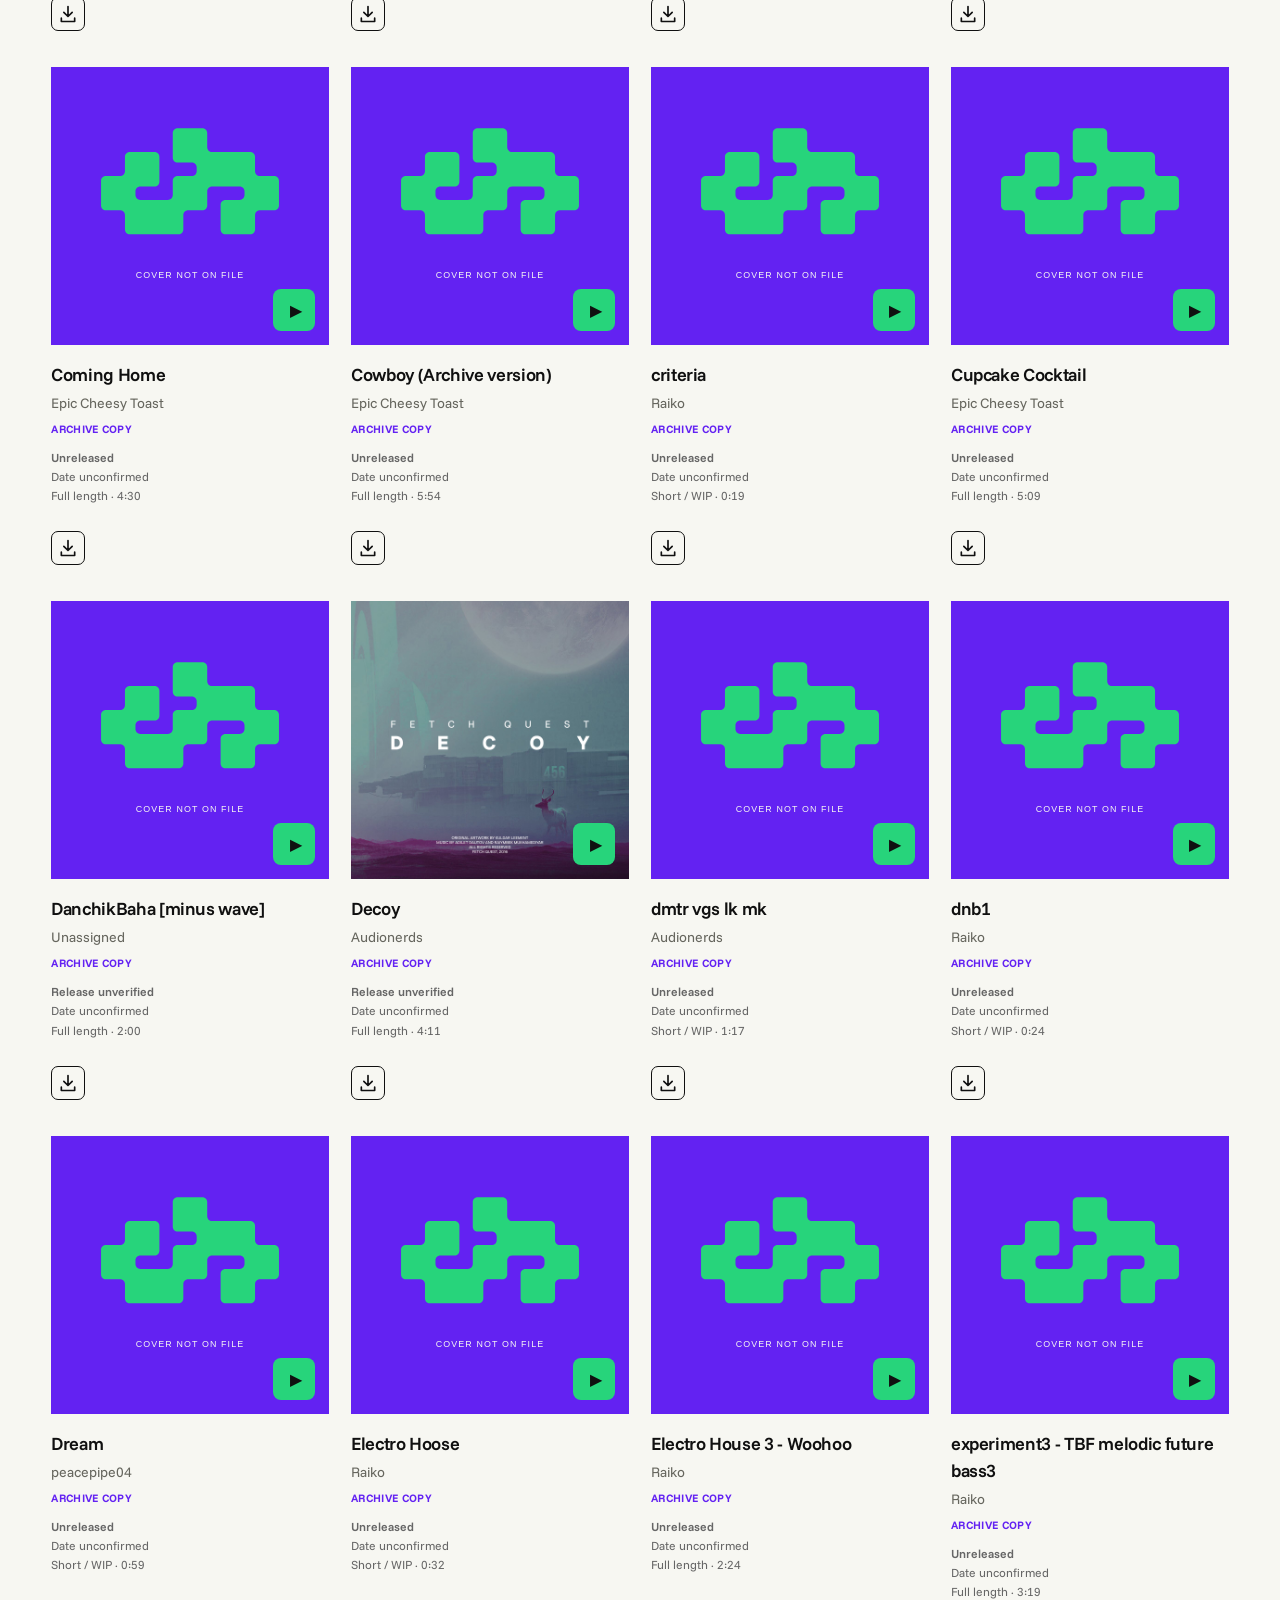
==== commit 4df71fb9: "Nudge upper visualizer bloom slightly down and left" ====
--- a/discography.html
+++ b/discography.html
@@ -2,4 +2,4 @@
 <html lang="en"><head><meta charset="utf-8"><meta name="viewport" content="width=device-width, initial-scale=1"><meta name="referrer" content="strict-origin-when-cross-origin"><meta name="theme-color" content="#6322f2"><meta name="description" content="The complete Chicken Balls discography. Explore released tracks, unofficial uploads and studio work from every chapter."><title>Discography — Chicken Balls</title><link rel="stylesheet" href="style.css?v=0e05058e1697"><link rel="stylesheet" href="music-updates.css?v=264921c4ed99"><link rel="stylesheet" href="artwork-layout.css?v=a13fa902a957"><link rel="stylesheet" href="zenyt.css?v=a82aa2917c0f"><link rel="stylesheet" href="archive.css?v=46d4344c7d3b"><link rel="stylesheet" href="floating-player.css?v=11b12157ee65"><link rel="stylesheet" href="compact-player.css?v=e9a498d72b85"><link rel="stylesheet" href="site-enhancements.css?v=86eee51b4c34"><link rel="stylesheet" href="release-player.css?v=696f92ced68b"><link rel="stylesheet" href="player-balance.css?v=326f688c9946"><link rel="preload" href="assets/fonts/ChickenBallsFont.ttf?v=d32ab66d446a" as="font" type="font/ttf" crossorigin><link rel="stylesheet" href="player-refinements.css?v=3584739a7eab"><link rel="icon" href="favicon.svg?v=6939a4829fbb"><link rel="stylesheet" href="about-updates.css?v=d195edd1bab8"><link rel="stylesheet" href="streaming-links.css?v=bbf9d5753bc1"><link rel="stylesheet" href="discography.css?v=de3d8017a100"><link rel="stylesheet" href="hero-mosaic.css?v=660a48881dac"><link rel="stylesheet" href="editorial-updates.css?v=4e9c9c4b3dc9"></head>
 <body data-page="discography"><a class="skip" href="#music">Skip to music</a><header><a class="wordmark" href="index.html#top" aria-label="Chicken Balls home"><img class="brand-symbol" src="assets/chicken-balls-logo-purple.svg?v=69ef0edc38bc" alt=""></a><nav aria-label="Main navigation"><a href="discography.html" aria-current="page">MUSIC</a><a href="index.html#people">ABOUT US</a></nav></header>
 <section class="listening-room" aria-label="Music player" id="listening-room"><div class="now-playing"><span class="eyebrow">ON THE DECK</span><div><h3 id="playing-title">generic indie pop song</h3><p id="playing-artist">peacepipe04</p></div><p id="player-status" role="status" aria-live="polite">Press play to listen here.</p><div class="player-actions"><button id="audio-mode" hidden aria-pressed="false">ARCHIVE AUDIO</button><button id="soundcloud-mode" hidden aria-pressed="false">SOUNDCLOUD</button><button id="youtube-mode" class="active" aria-pressed="true">YOUTUBE</button><button id="spotify-mode" hidden aria-pressed="false">SPOTIFY</button><a id="original-track" href="https://music.youtube.com/watch?v=oasfLfWYgTo" target="_blank" rel="noopener">OPEN ORIGINAL</a></div></div><div class="player-screen"><div id="youtube-player"></div></div></section>
-<main id="top"><section class="music discography-page" id="music" aria-labelledby="discography-title"><div class="section-heading"><div><a class="text-link back-home" href="index.html">BACK TO HOME</a><h1 id="discography-title">Our music</h1><p>Releases, remixes, experiments. Every chapter in one place.</p></div></div><div class="archive-heading"><span id="total-count"></span></div><div class="archive-controls"><div class="filters" role="group" aria-label="Filter artist"><button class="active" data-filter="All" aria-pressed="true">ALL MUSIC</button><button data-filter="peacepipe04" aria-pressed="false">PEACEPIPE04</button><button data-filter="Fetch Quest" aria-pressed="false">FETCH QUEST</button><button data-filter="Audionerds" aria-pressed="false">AUDIONERDS</button><button data-filter="Epic Cheesy Toast" aria-pressed="false">EPIC CHEESY TOAST</button><button data-filter="Raiko" aria-pressed="false">RAIKO</button><button data-filter="Unassigned" aria-pressed="false">STUDIO FILES</button></div><label class="search"><span class="sr-only">Search tracks</span><input id="search" type="search" placeholder="Find a track…"></label></div><div class="discography-options"><label>Release status<select id="release-filter"><option value="all">All music</option><option value="official">Released</option><option value="unofficial">Unreleased</option><option value="unverified">Release unverified</option></select></label><label>Track length<select id="length-filter"><option value="all">All lengths</option><option value="full">Full length · 90 sec or more</option><option value="wip">Short / WIP · under 90 sec</option><option value="unknown">Length unverified</option></select></label><label>Sort tracks<select id="sort-tracks"><option value="newest">Newest first</option><option value="oldest">Oldest first</option><option value="artist-asc">Artist · A–Z</option><option value="name-asc">Name · A–Z</option><option value="name-desc">Name · Z–A</option></select></label><button id="reset-filters" type="button">RESET FILTERS</button></div><p class="archive-note">Released tracks have verified store listings. Unreleased tracks are confirmed unofficial uploads; other tracks are marked release unverified. Short / WIP includes audio under 90 seconds. Dates for unofficial tracks refer to their uploads.</p><div class="list-header" aria-hidden="true"><span>TRACK / ARTIST</span><span>RELEASE / LENGTH</span><span>LISTEN</span></div><div id="tracks"></div><p id="results-status" class="results-status" role="status" aria-live="polite"></p><noscript><p>Please enable JavaScript to search the full discography and use the music player.</p></noscript></section></main><footer><a class="wordmark" href="index.html#top"><img class="brand-symbol" src="assets/chicken-balls-logo.svg?v=6939a4829fbb" alt=""><span class="brand-name">CHICKEN<br>BALLS</span></a><span>INDEPENDENT ELECTRONIC MUSIC</span><a href="#top">BACK TO TOP</a><span>© <span id="year">2026</span> CHICKEN BALLS</span></footer><script src="catalog.js?v=e4ac65f9c46b"></script><script src="artwork.js?v=73d5e56d52cf"></script><script src="catalog-tools.js?v=3ba21516ba80"></script><script src="platform-icons.js?v=7972b5b67f4c"></script><script src="release-groups.js?v=684c57c96e1e"></script><script src="app.js?v=90c67927ff67"></script><script src="player.js?v=525d32bf2590"></script><script src="floating-player.js?v=1da1b9b3c360"></script><script src="site-enhancements.js?v=4034faf7898a"></script><script src="latest-release.js?v=5b8973f147f7"></script><script src="release-player.js?v=3616f842eef4"></script><script src="player-scrubber.js?v=312efe061540"></script><script src="streaming-links.js?v=ffabb229e06c"></script><script src="navigation.js?v=997185ebb4bf"></script><script src="hero-mosaic.js?v=f567050d134f"></script></body></html>+<main id="top"><section class="music discography-page" id="music" aria-labelledby="discography-title"><div class="section-heading"><div><a class="text-link back-home" href="index.html">BACK TO HOME</a><h1 id="discography-title">Our music</h1><p>Releases, remixes, experiments. Every chapter in one place.</p></div></div><div class="archive-heading"><span id="total-count"></span></div><div class="archive-controls"><div class="filters" role="group" aria-label="Filter artist"><button class="active" data-filter="All" aria-pressed="true">ALL MUSIC</button><button data-filter="peacepipe04" aria-pressed="false">PEACEPIPE04</button><button data-filter="Fetch Quest" aria-pressed="false">FETCH QUEST</button><button data-filter="Audionerds" aria-pressed="false">AUDIONERDS</button><button data-filter="Epic Cheesy Toast" aria-pressed="false">EPIC CHEESY TOAST</button><button data-filter="Raiko" aria-pressed="false">RAIKO</button><button data-filter="Unassigned" aria-pressed="false">STUDIO FILES</button></div><label class="search"><span class="sr-only">Search tracks</span><input id="search" type="search" placeholder="Find a track…"></label></div><div class="discography-options"><label>Release status<select id="release-filter"><option value="all">All music</option><option value="official">Released</option><option value="unofficial">Unreleased</option><option value="unverified">Release unverified</option></select></label><label>Track length<select id="length-filter"><option value="all">All lengths</option><option value="full">Full length · 90 sec or more</option><option value="wip">Short / WIP · under 90 sec</option><option value="unknown">Length unverified</option></select></label><label>Sort tracks<select id="sort-tracks"><option value="newest">Newest first</option><option value="oldest">Oldest first</option><option value="artist-asc">Artist · A–Z</option><option value="name-asc">Name · A–Z</option><option value="name-desc">Name · Z–A</option></select></label><button id="reset-filters" type="button">RESET FILTERS</button></div><p class="archive-note">Released tracks have verified store listings. Unreleased tracks are confirmed unofficial uploads; other tracks are marked release unverified. Short / WIP includes audio under 90 seconds. Dates for unofficial tracks refer to their uploads.</p><div class="list-header" aria-hidden="true"><span>TRACK / ARTIST</span><span>RELEASE / LENGTH</span><span>LISTEN</span></div><div id="tracks"></div><p id="results-status" class="results-status" role="status" aria-live="polite"></p><noscript><p>Please enable JavaScript to search the full discography and use the music player.</p></noscript></section></main><footer><a class="wordmark" href="index.html#top"><img class="brand-symbol" src="assets/chicken-balls-logo.svg?v=6939a4829fbb" alt=""><span class="brand-name">CHICKEN<br>BALLS</span></a><span>INDEPENDENT ELECTRONIC MUSIC</span><a href="#top">BACK TO TOP</a><span>© <span id="year">2026</span> CHICKEN BALLS</span></footer><script src="catalog.js?v=e4ac65f9c46b"></script><script src="artwork.js?v=73d5e56d52cf"></script><script src="catalog-tools.js?v=3ba21516ba80"></script><script src="platform-icons.js?v=7972b5b67f4c"></script><script src="release-groups.js?v=684c57c96e1e"></script><script src="app.js?v=90c67927ff67"></script><script src="player.js?v=525d32bf2590"></script><script src="floating-player.js?v=1da1b9b3c360"></script><script src="site-enhancements.js?v=4034faf7898a"></script><script src="latest-release.js?v=5b8973f147f7"></script><script src="release-player.js?v=3616f842eef4"></script><script src="player-scrubber.js?v=312efe061540"></script><script src="streaming-links.js?v=ffabb229e06c"></script><script src="navigation.js?v=997185ebb4bf"></script><script src="hero-mosaic.js?v=feb244a5f8f2"></script></body></html>
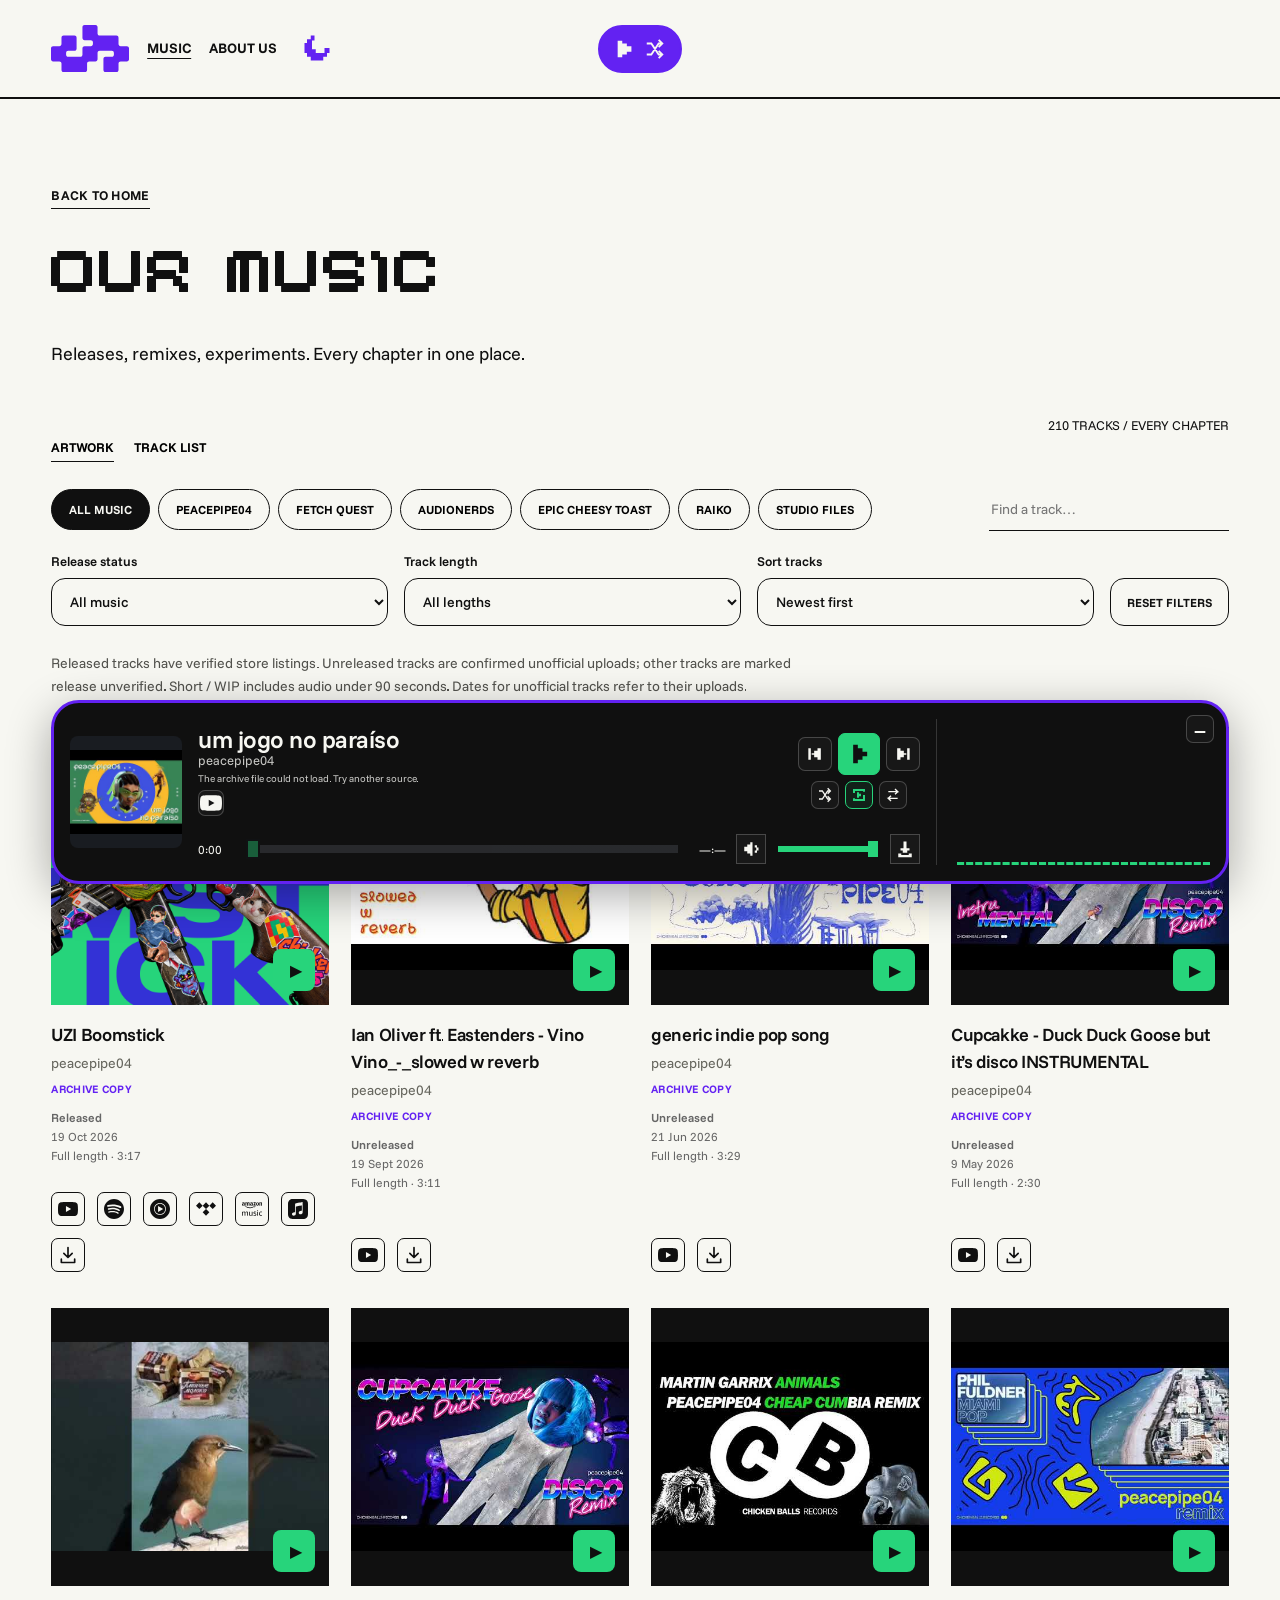
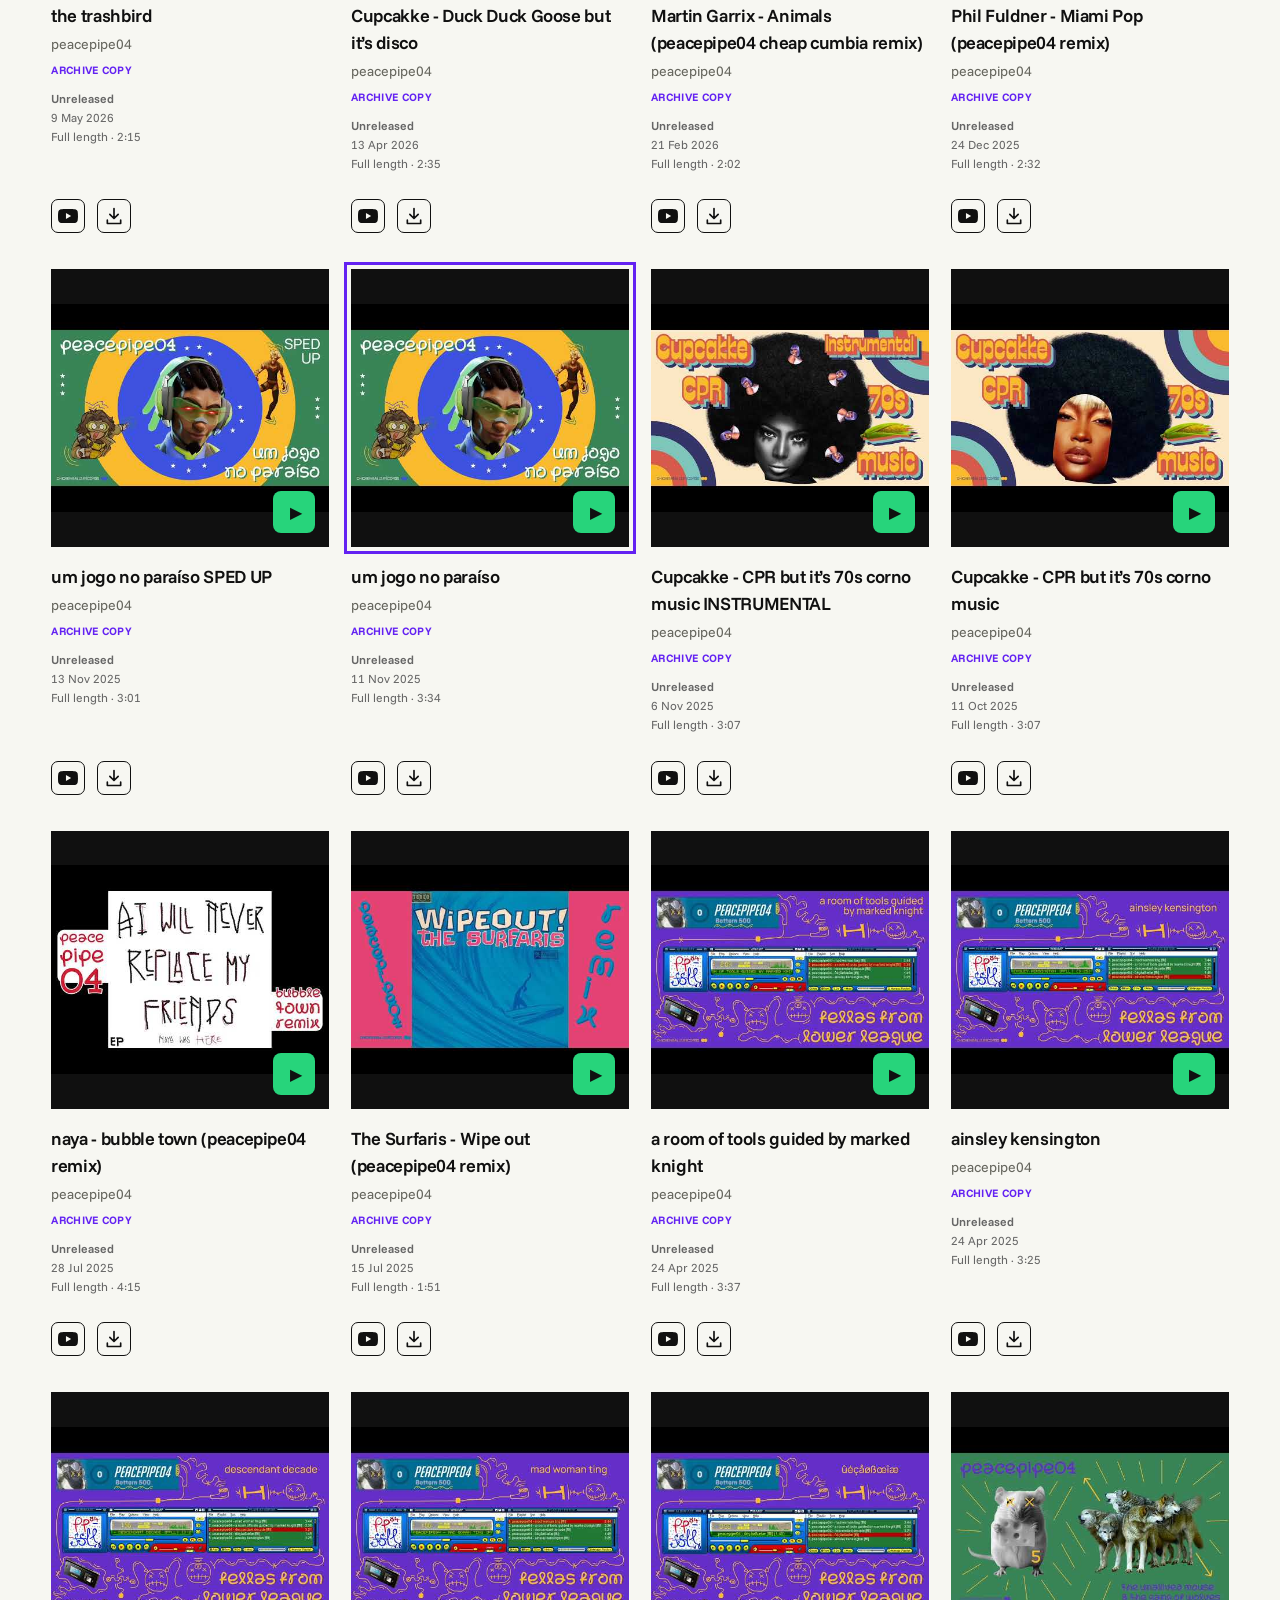
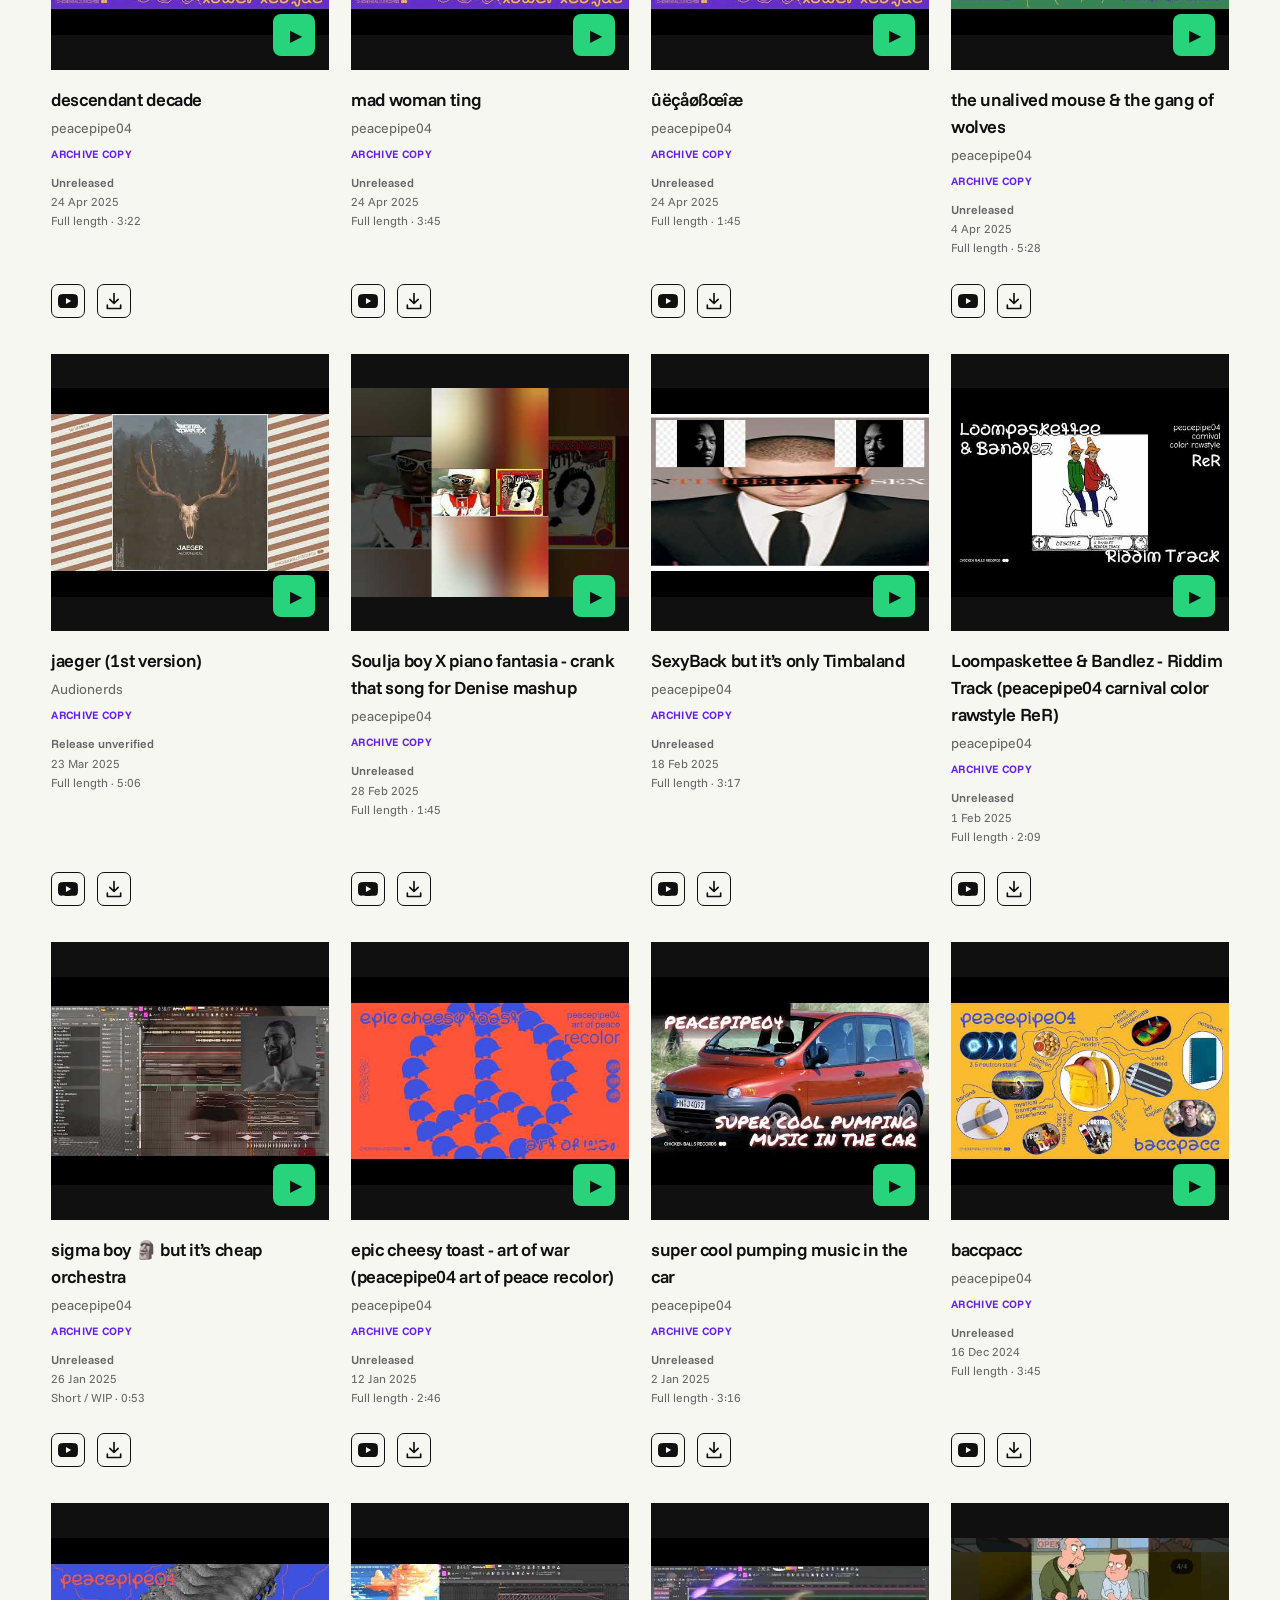
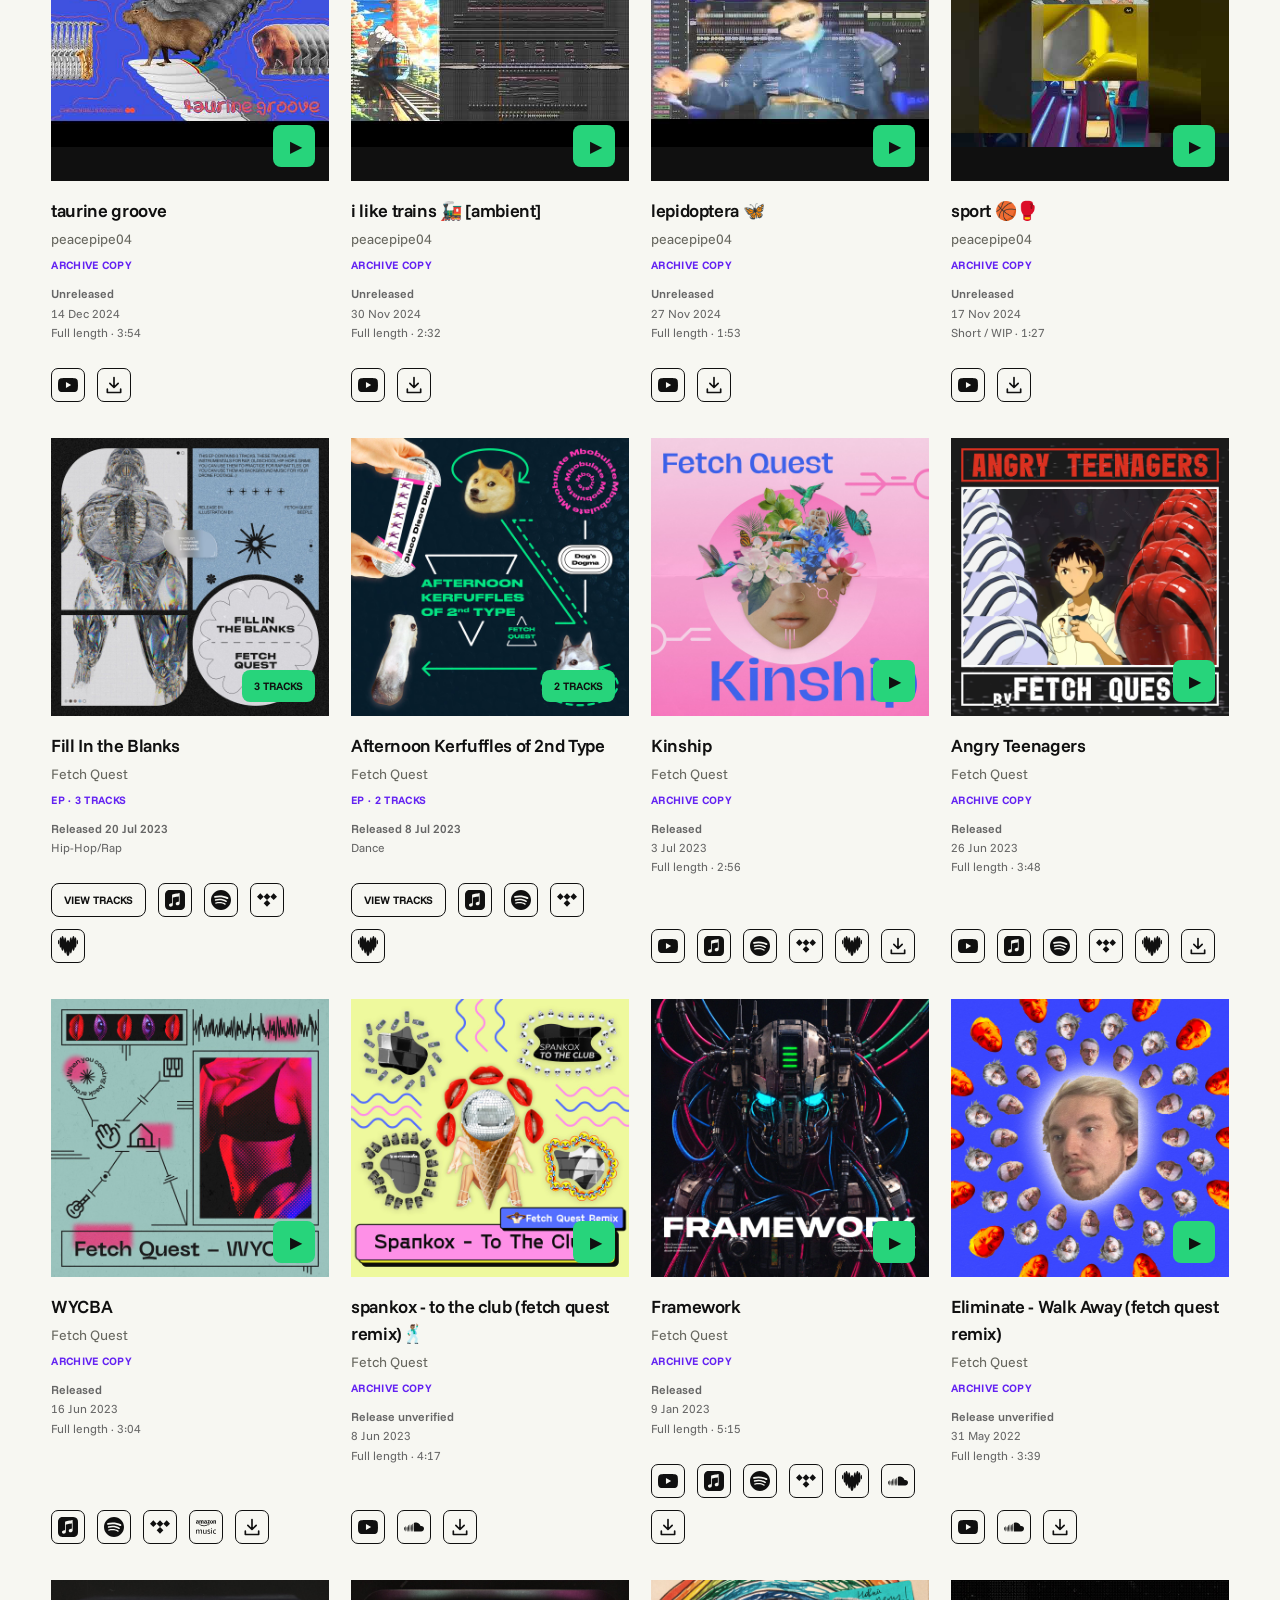
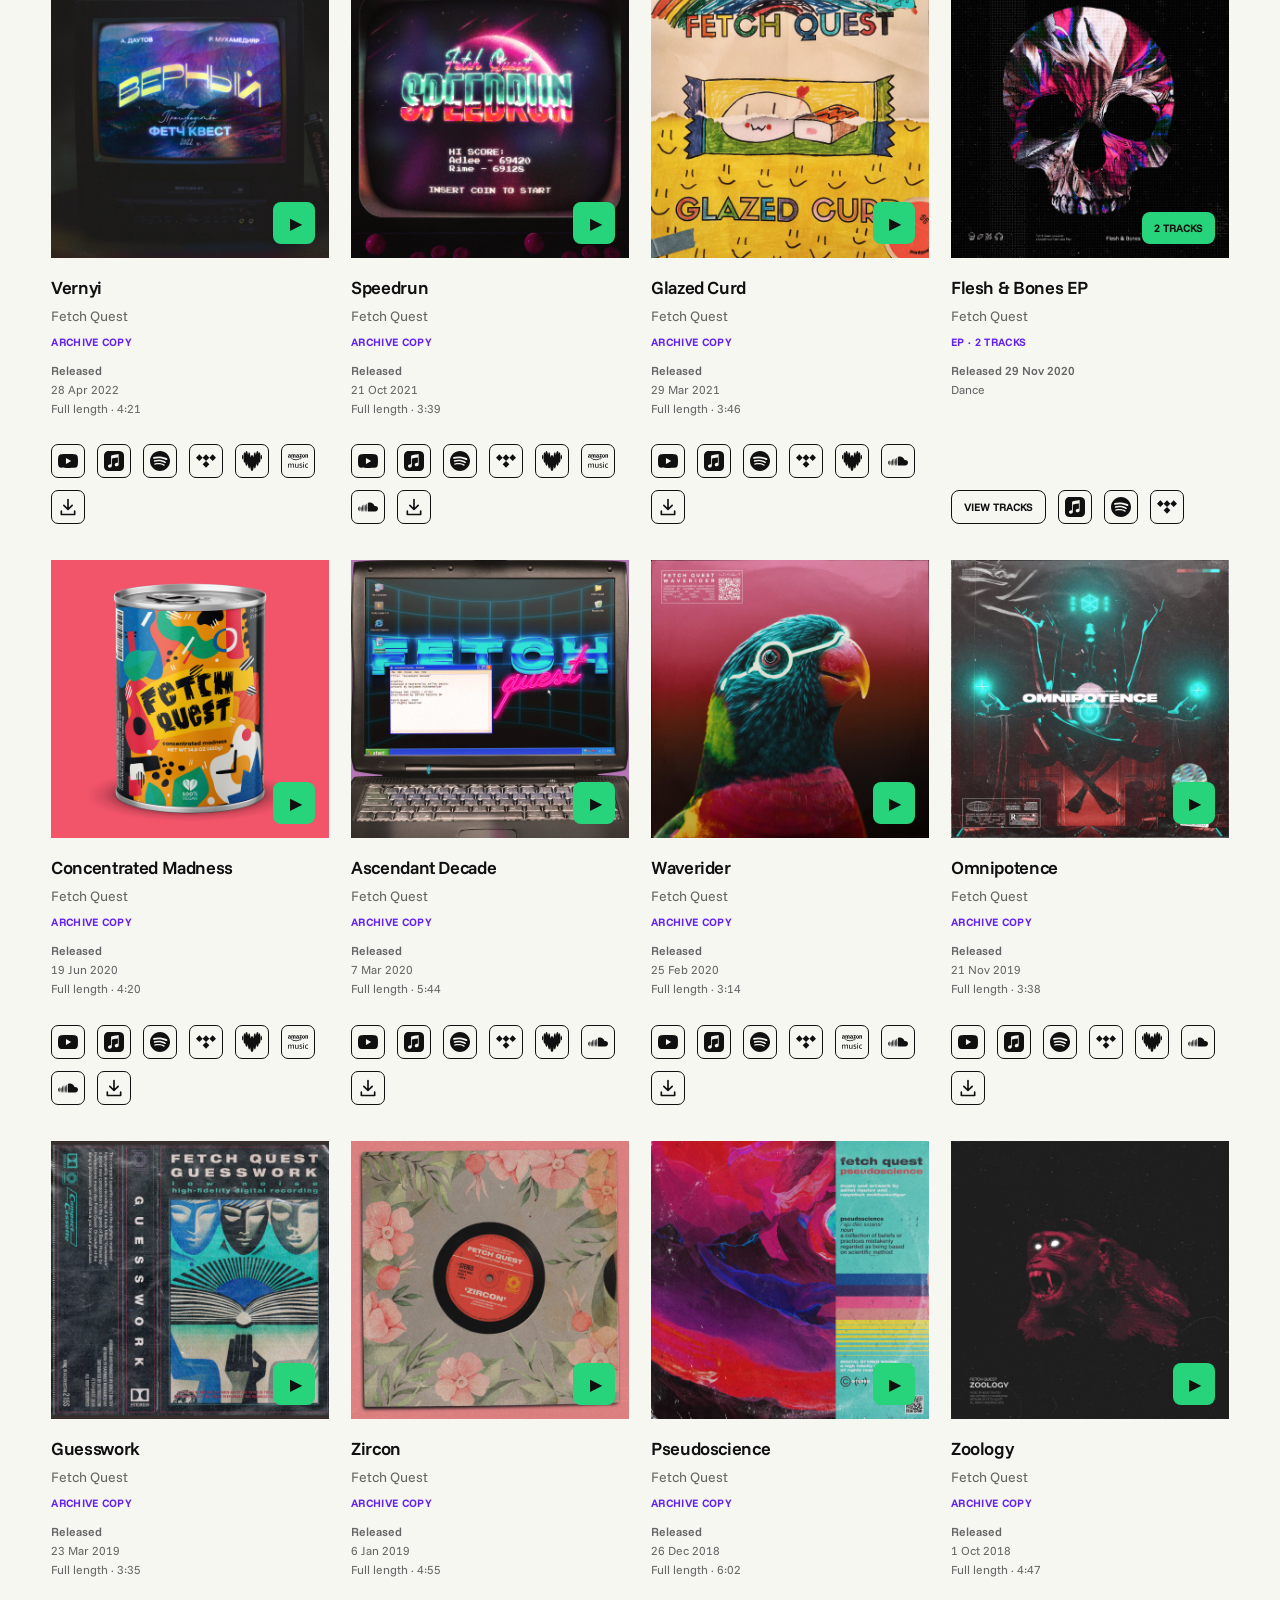
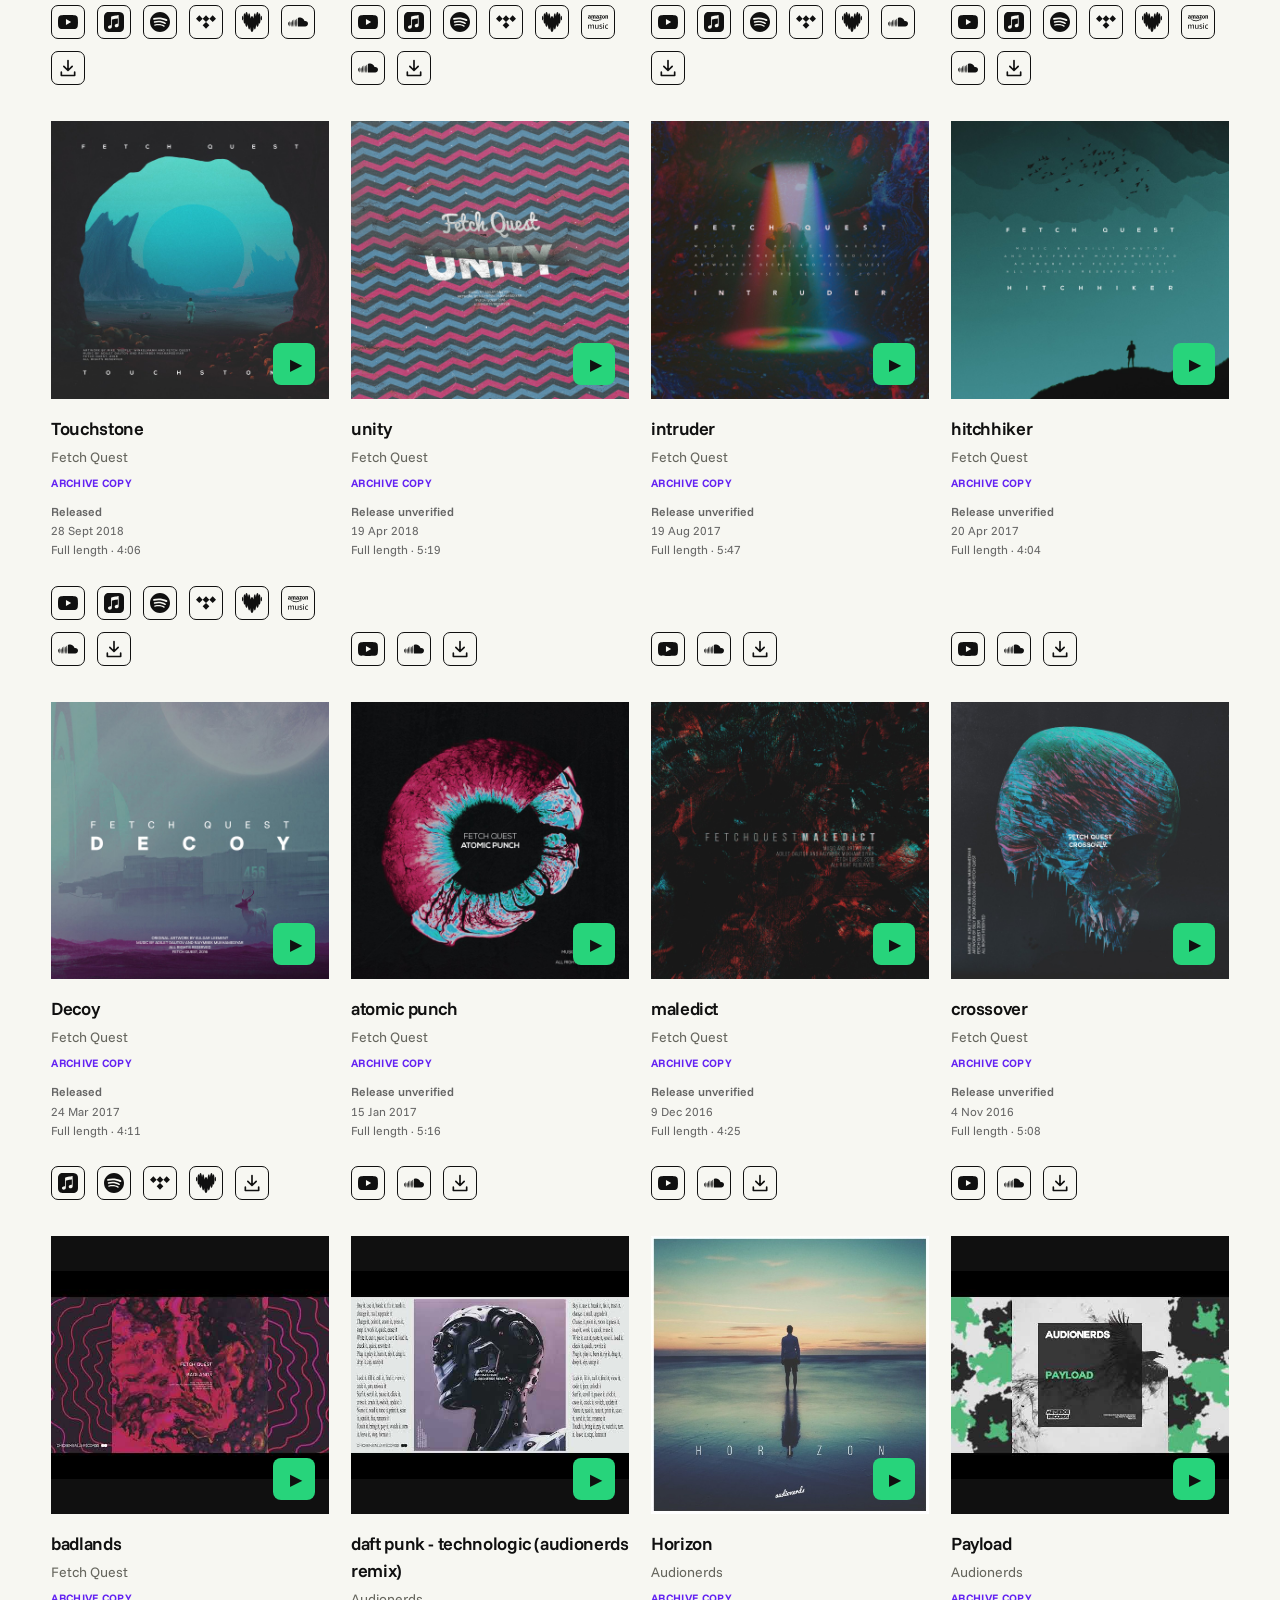
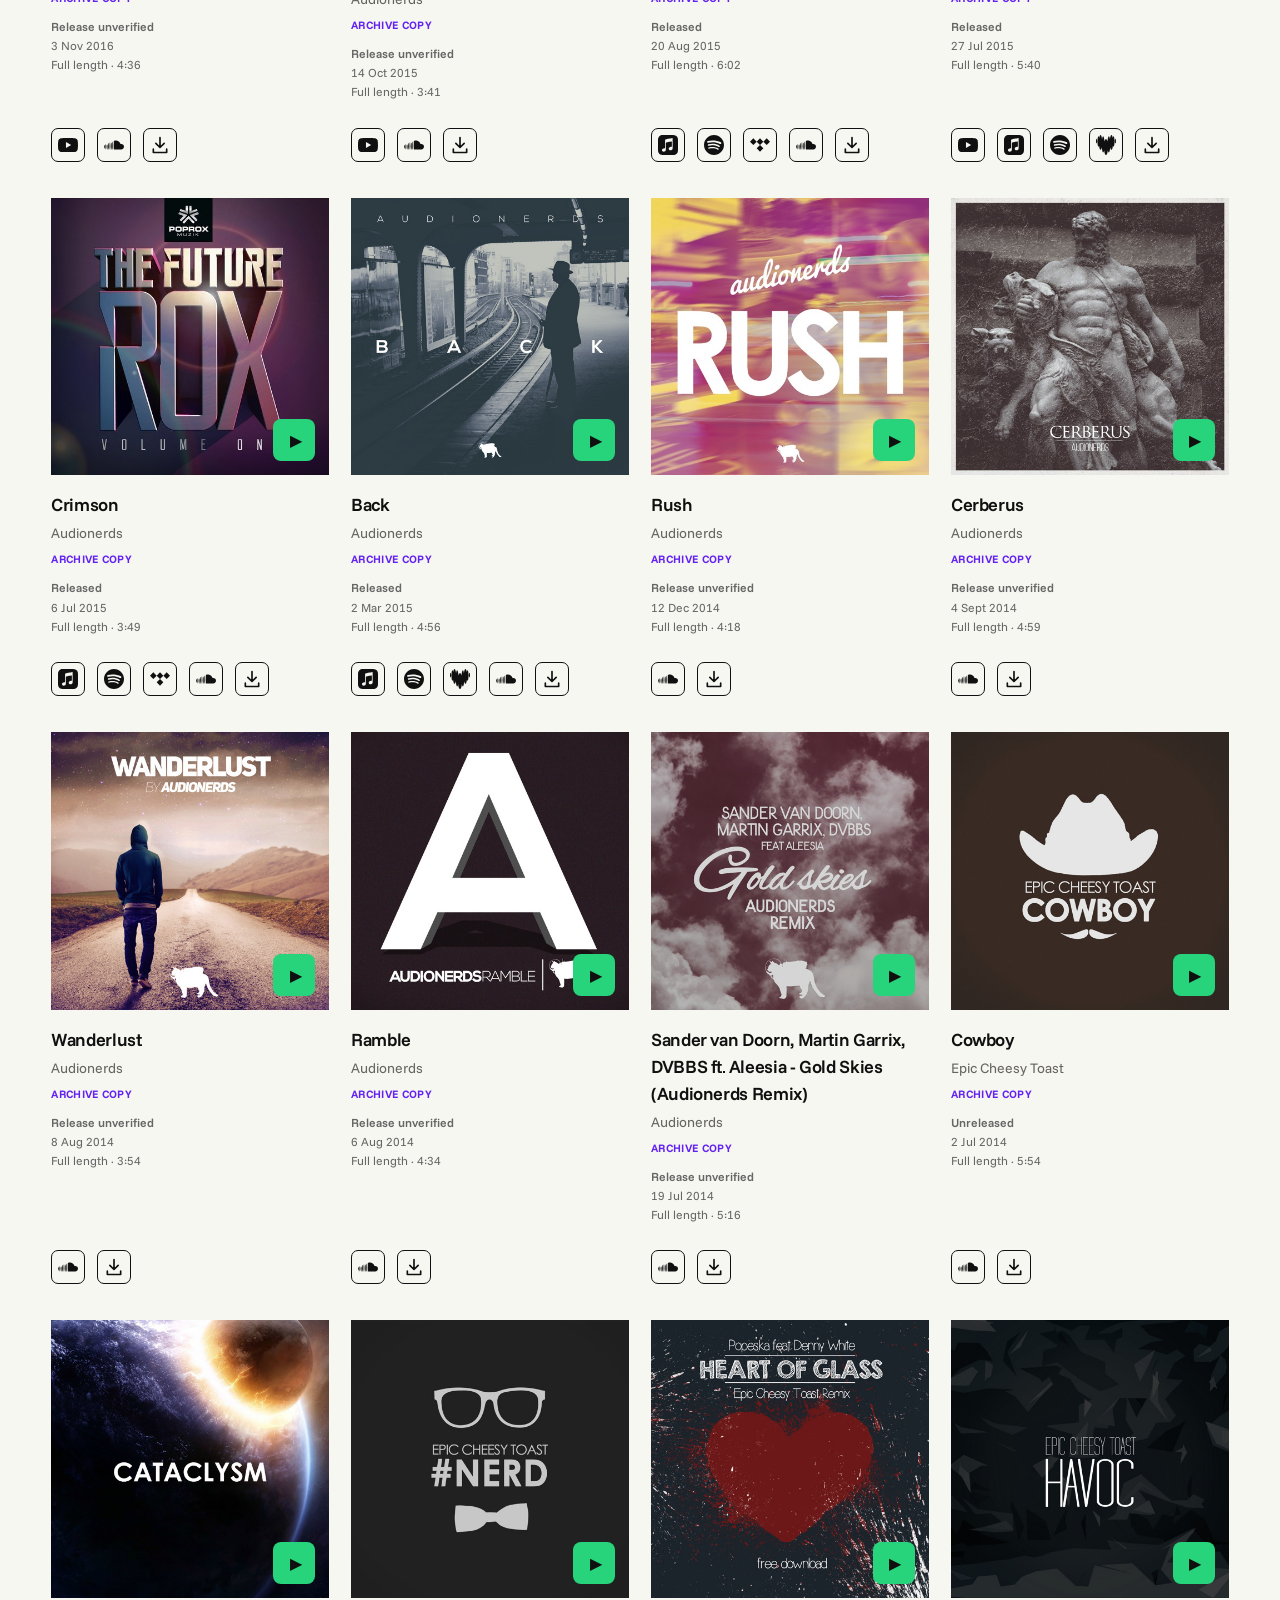
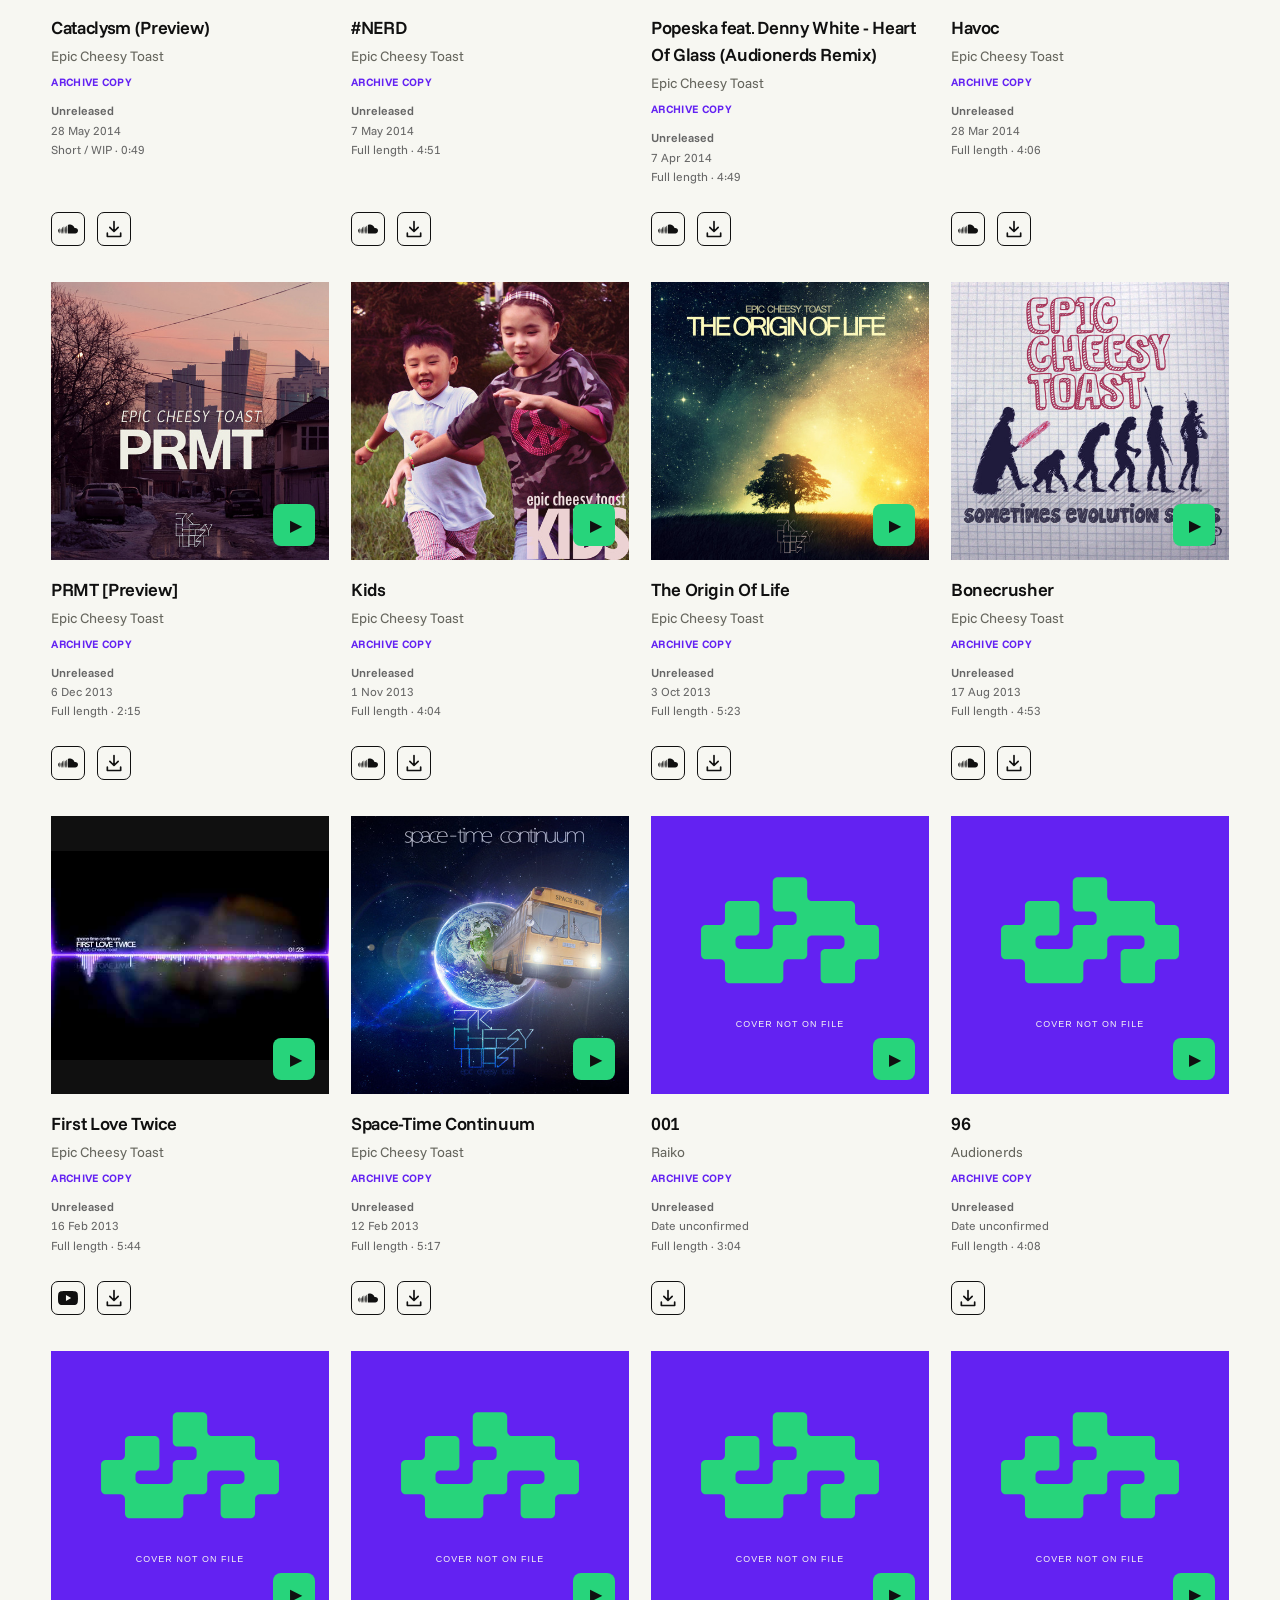
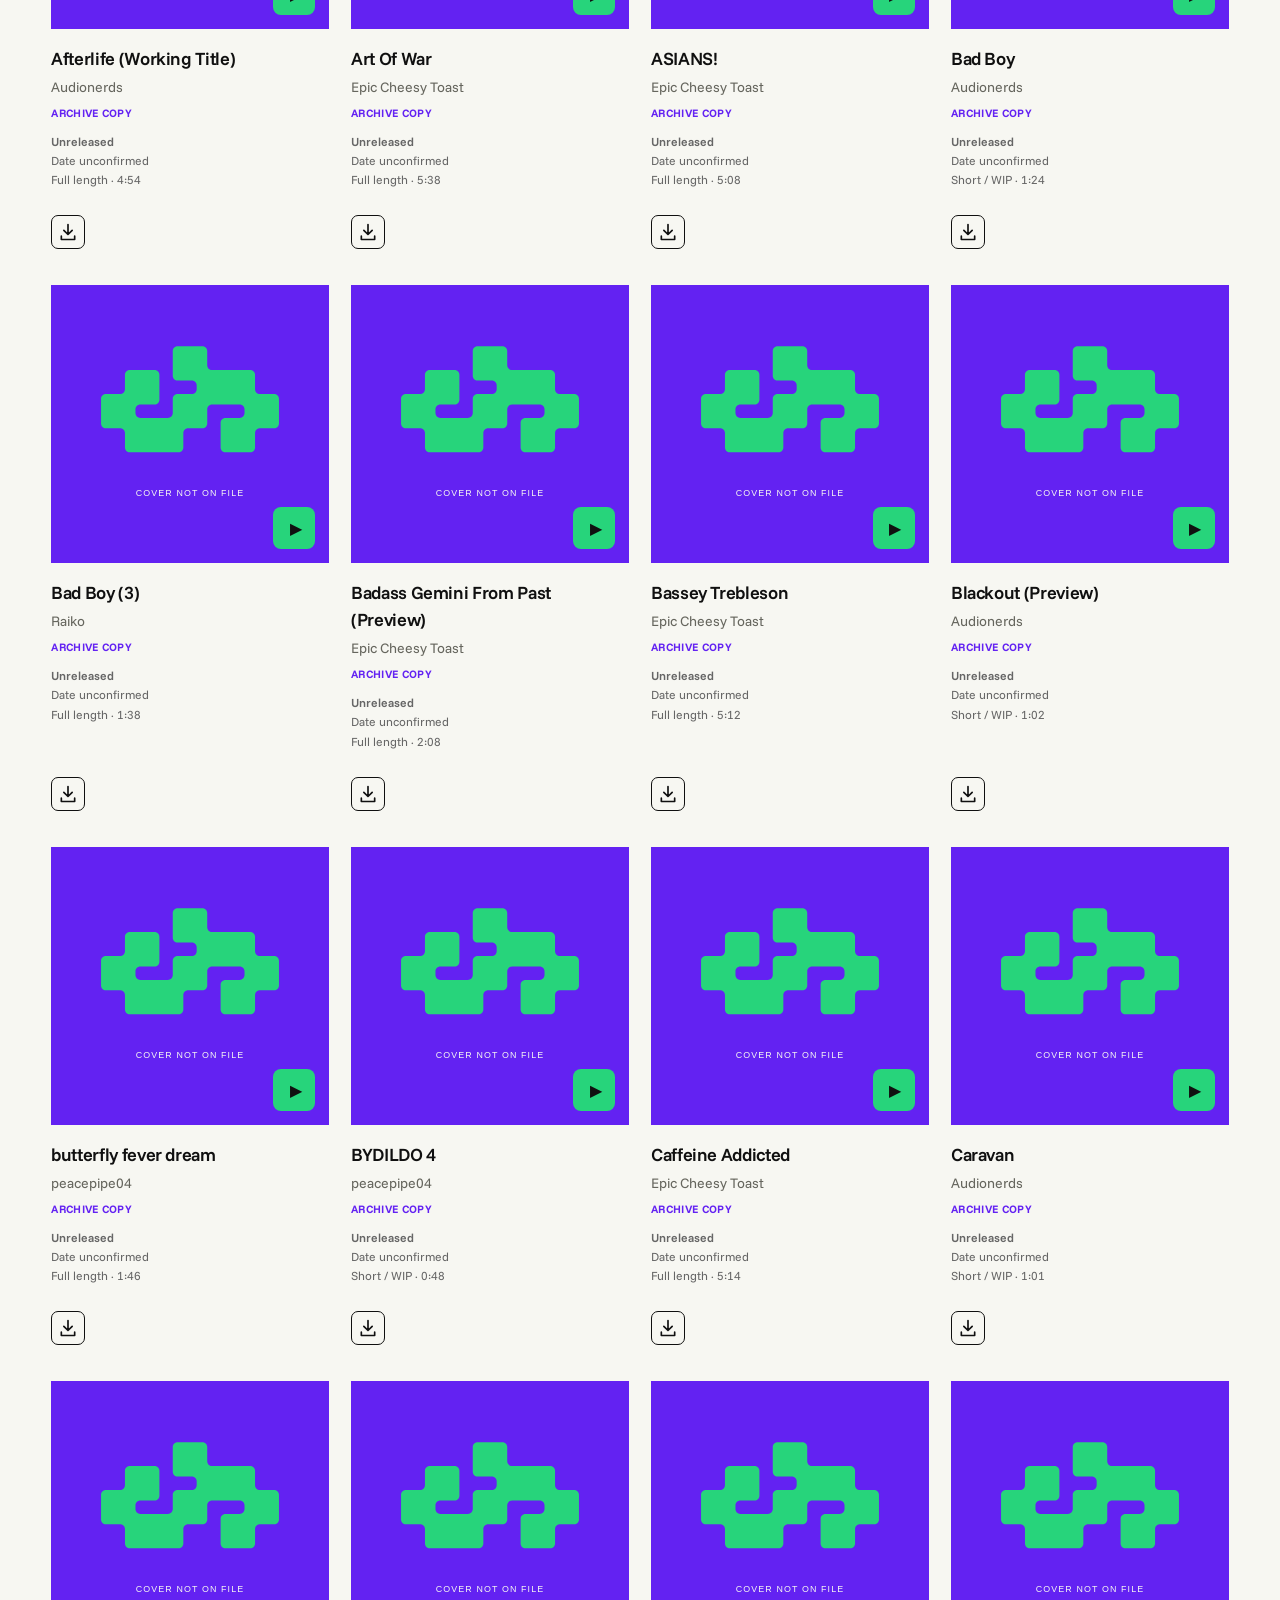
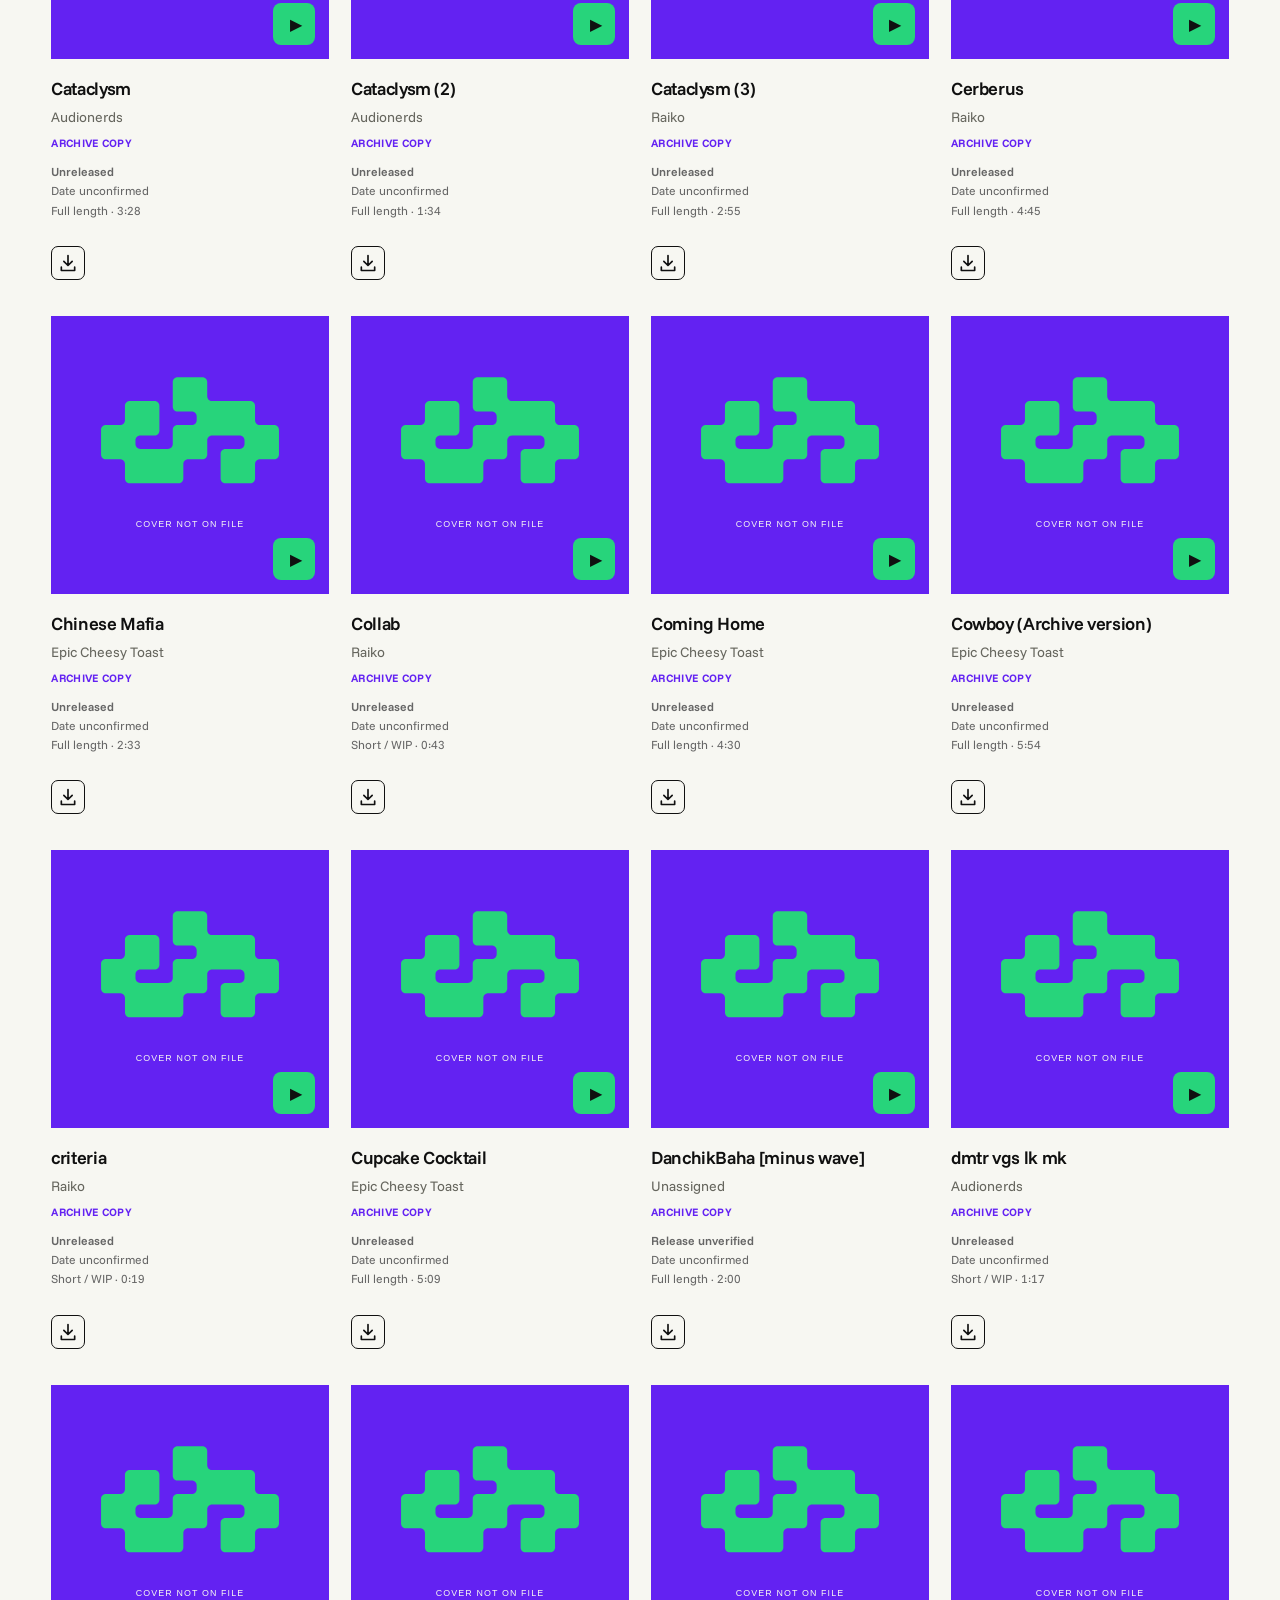
==== commit 0afa9ce7: "Compact mobile visualizers below the title and refresh verified release links" ====
--- a/discography.html
+++ b/discography.html
@@ -1,5 +1,5 @@
 <!doctype html>
-<html lang="en"><head><meta charset="utf-8"><meta name="viewport" content="width=device-width, initial-scale=1"><meta name="referrer" content="strict-origin-when-cross-origin"><meta name="theme-color" content="#6322f2"><meta name="description" content="The complete Chicken Balls discography. Explore released tracks, unofficial uploads and studio work from every chapter."><title>Discography — Chicken Balls</title><link rel="stylesheet" href="style.css?v=0e05058e1697"><link rel="stylesheet" href="music-updates.css?v=264921c4ed99"><link rel="stylesheet" href="artwork-layout.css?v=a13fa902a957"><link rel="stylesheet" href="zenyt.css?v=a82aa2917c0f"><link rel="stylesheet" href="archive.css?v=46d4344c7d3b"><link rel="stylesheet" href="floating-player.css?v=11b12157ee65"><link rel="stylesheet" href="compact-player.css?v=e9a498d72b85"><link rel="stylesheet" href="site-enhancements.css?v=86eee51b4c34"><link rel="stylesheet" href="release-player.css?v=696f92ced68b"><link rel="stylesheet" href="player-balance.css?v=326f688c9946"><link rel="preload" href="assets/fonts/ChickenBallsFont.ttf?v=d32ab66d446a" as="font" type="font/ttf" crossorigin><link rel="stylesheet" href="player-refinements.css?v=3584739a7eab"><link rel="icon" href="favicon.svg?v=6939a4829fbb"><link rel="stylesheet" href="about-updates.css?v=d195edd1bab8"><link rel="stylesheet" href="streaming-links.css?v=bbf9d5753bc1"><link rel="stylesheet" href="discography.css?v=de3d8017a100"><link rel="stylesheet" href="hero-mosaic.css?v=660a48881dac"><link rel="stylesheet" href="editorial-updates.css?v=4e9c9c4b3dc9"></head>
+<html lang="en"><head><meta charset="utf-8"><meta name="viewport" content="width=device-width, initial-scale=1"><meta name="referrer" content="strict-origin-when-cross-origin"><meta name="theme-color" content="#6322f2"><meta name="description" content="The complete Chicken Balls discography. Explore released tracks, unofficial uploads and studio work from every chapter."><title>Discography — Chicken Balls</title><link rel="stylesheet" href="style.css?v=0e05058e1697"><link rel="stylesheet" href="music-updates.css?v=264921c4ed99"><link rel="stylesheet" href="artwork-layout.css?v=a13fa902a957"><link rel="stylesheet" href="zenyt.css?v=a82aa2917c0f"><link rel="stylesheet" href="archive.css?v=46d4344c7d3b"><link rel="stylesheet" href="floating-player.css?v=11b12157ee65"><link rel="stylesheet" href="compact-player.css?v=e9a498d72b85"><link rel="stylesheet" href="site-enhancements.css?v=86eee51b4c34"><link rel="stylesheet" href="release-player.css?v=696f92ced68b"><link rel="stylesheet" href="player-balance.css?v=326f688c9946"><link rel="preload" href="assets/fonts/ChickenBallsFont.ttf?v=d32ab66d446a" as="font" type="font/ttf" crossorigin><link rel="stylesheet" href="player-refinements.css?v=3584739a7eab"><link rel="icon" href="favicon.svg?v=6939a4829fbb"><link rel="stylesheet" href="about-updates.css?v=d195edd1bab8"><link rel="stylesheet" href="streaming-links.css?v=bbf9d5753bc1"><link rel="stylesheet" href="discography.css?v=de3d8017a100"><link rel="stylesheet" href="hero-mosaic.css?v=288f65220d61"><link rel="stylesheet" href="editorial-updates.css?v=152810400168"></head>
 <body data-page="discography"><a class="skip" href="#music">Skip to music</a><header><a class="wordmark" href="index.html#top" aria-label="Chicken Balls home"><img class="brand-symbol" src="assets/chicken-balls-logo-purple.svg?v=69ef0edc38bc" alt=""></a><nav aria-label="Main navigation"><a href="discography.html" aria-current="page">MUSIC</a><a href="index.html#people">ABOUT US</a></nav></header>
 <section class="listening-room" aria-label="Music player" id="listening-room"><div class="now-playing"><span class="eyebrow">ON THE DECK</span><div><h3 id="playing-title">generic indie pop song</h3><p id="playing-artist">peacepipe04</p></div><p id="player-status" role="status" aria-live="polite">Press play to listen here.</p><div class="player-actions"><button id="audio-mode" hidden aria-pressed="false">ARCHIVE AUDIO</button><button id="soundcloud-mode" hidden aria-pressed="false">SOUNDCLOUD</button><button id="youtube-mode" class="active" aria-pressed="true">YOUTUBE</button><button id="spotify-mode" hidden aria-pressed="false">SPOTIFY</button><a id="original-track" href="https://music.youtube.com/watch?v=oasfLfWYgTo" target="_blank" rel="noopener">OPEN ORIGINAL</a></div></div><div class="player-screen"><div id="youtube-player"></div></div></section>
-<main id="top"><section class="music discography-page" id="music" aria-labelledby="discography-title"><div class="section-heading"><div><a class="text-link back-home" href="index.html">BACK TO HOME</a><h1 id="discography-title">Our music</h1><p>Releases, remixes, experiments. Every chapter in one place.</p></div></div><div class="archive-heading"><span id="total-count"></span></div><div class="archive-controls"><div class="filters" role="group" aria-label="Filter artist"><button class="active" data-filter="All" aria-pressed="true">ALL MUSIC</button><button data-filter="peacepipe04" aria-pressed="false">PEACEPIPE04</button><button data-filter="Fetch Quest" aria-pressed="false">FETCH QUEST</button><button data-filter="Audionerds" aria-pressed="false">AUDIONERDS</button><button data-filter="Epic Cheesy Toast" aria-pressed="false">EPIC CHEESY TOAST</button><button data-filter="Raiko" aria-pressed="false">RAIKO</button><button data-filter="Unassigned" aria-pressed="false">STUDIO FILES</button></div><label class="search"><span class="sr-only">Search tracks</span><input id="search" type="search" placeholder="Find a track…"></label></div><div class="discography-options"><label>Release status<select id="release-filter"><option value="all">All music</option><option value="official">Released</option><option value="unofficial">Unreleased</option><option value="unverified">Release unverified</option></select></label><label>Track length<select id="length-filter"><option value="all">All lengths</option><option value="full">Full length · 90 sec or more</option><option value="wip">Short / WIP · under 90 sec</option><option value="unknown">Length unverified</option></select></label><label>Sort tracks<select id="sort-tracks"><option value="newest">Newest first</option><option value="oldest">Oldest first</option><option value="artist-asc">Artist · A–Z</option><option value="name-asc">Name · A–Z</option><option value="name-desc">Name · Z–A</option></select></label><button id="reset-filters" type="button">RESET FILTERS</button></div><p class="archive-note">Released tracks have verified store listings. Unreleased tracks are confirmed unofficial uploads; other tracks are marked release unverified. Short / WIP includes audio under 90 seconds. Dates for unofficial tracks refer to their uploads.</p><div class="list-header" aria-hidden="true"><span>TRACK / ARTIST</span><span>RELEASE / LENGTH</span><span>LISTEN</span></div><div id="tracks"></div><p id="results-status" class="results-status" role="status" aria-live="polite"></p><noscript><p>Please enable JavaScript to search the full discography and use the music player.</p></noscript></section></main><footer><a class="wordmark" href="index.html#top"><img class="brand-symbol" src="assets/chicken-balls-logo.svg?v=6939a4829fbb" alt=""><span class="brand-name">CHICKEN<br>BALLS</span></a><span>INDEPENDENT ELECTRONIC MUSIC</span><a href="#top">BACK TO TOP</a><span>© <span id="year">2026</span> CHICKEN BALLS</span></footer><script src="catalog.js?v=e4ac65f9c46b"></script><script src="artwork.js?v=73d5e56d52cf"></script><script src="catalog-tools.js?v=3ba21516ba80"></script><script src="platform-icons.js?v=7972b5b67f4c"></script><script src="release-groups.js?v=684c57c96e1e"></script><script src="app.js?v=90c67927ff67"></script><script src="player.js?v=525d32bf2590"></script><script src="floating-player.js?v=1da1b9b3c360"></script><script src="site-enhancements.js?v=4034faf7898a"></script><script src="latest-release.js?v=5b8973f147f7"></script><script src="release-player.js?v=3616f842eef4"></script><script src="player-scrubber.js?v=312efe061540"></script><script src="streaming-links.js?v=ffabb229e06c"></script><script src="navigation.js?v=997185ebb4bf"></script><script src="hero-mosaic.js?v=feb244a5f8f2"></script></body></html>+<main id="top"><section class="music discography-page" id="music" aria-labelledby="discography-title"><div class="section-heading"><div><a class="text-link back-home" href="index.html">BACK TO HOME</a><h1 id="discography-title">Our music</h1><p>Releases, remixes, experiments. Every chapter in one place.</p></div></div><div class="archive-heading"><span id="total-count"></span></div><div class="archive-controls"><div class="filters" role="group" aria-label="Filter artist"><button class="active" data-filter="All" aria-pressed="true">ALL MUSIC</button><button data-filter="peacepipe04" aria-pressed="false">PEACEPIPE04</button><button data-filter="Fetch Quest" aria-pressed="false">FETCH QUEST</button><button data-filter="Audionerds" aria-pressed="false">AUDIONERDS</button><button data-filter="Epic Cheesy Toast" aria-pressed="false">EPIC CHEESY TOAST</button><button data-filter="Raiko" aria-pressed="false">RAIKO</button><button data-filter="Unassigned" aria-pressed="false">STUDIO FILES</button></div><label class="search"><span class="sr-only">Search tracks</span><input id="search" type="search" placeholder="Find a track…"></label></div><div class="discography-options"><label>Release status<select id="release-filter"><option value="all">All music</option><option value="official">Released</option><option value="unofficial">Unreleased</option><option value="unverified">Release unverified</option></select></label><label>Track length<select id="length-filter"><option value="all">All lengths</option><option value="full">Full length · 90 sec or more</option><option value="wip">Short / WIP · under 90 sec</option><option value="unknown">Length unverified</option></select></label><label>Sort tracks<select id="sort-tracks"><option value="newest">Newest first</option><option value="oldest">Oldest first</option><option value="artist-asc">Artist · A–Z</option><option value="name-asc">Name · A–Z</option><option value="name-desc">Name · Z–A</option></select></label><button id="reset-filters" type="button">RESET FILTERS</button></div><p class="archive-note">Released tracks have verified store listings. Unreleased tracks are confirmed unofficial uploads; other tracks are marked release unverified. Short / WIP includes audio under 90 seconds. Dates for unofficial tracks refer to their uploads.</p><div class="list-header" aria-hidden="true"><span>TRACK / ARTIST</span><span>RELEASE / LENGTH</span><span>LISTEN</span></div><div id="tracks"></div><p id="results-status" class="results-status" role="status" aria-live="polite"></p><noscript><p>Please enable JavaScript to search the full discography and use the music player.</p></noscript></section></main><footer><a class="wordmark" href="index.html#top"><img class="brand-symbol" src="assets/chicken-balls-logo.svg?v=6939a4829fbb" alt=""><span class="brand-name">CHICKEN<br>BALLS</span></a><span>INDEPENDENT ELECTRONIC MUSIC</span><a href="#top">BACK TO TOP</a><span>© <span id="year">2026</span> CHICKEN BALLS</span></footer><script src="catalog.js?v=67c15ad79b92"></script><script src="artwork.js?v=73d5e56d52cf"></script><script src="catalog-tools.js?v=3ba21516ba80"></script><script src="platform-icons.js?v=7972b5b67f4c"></script><script src="release-groups.js?v=d557bcf7e37b"></script><script src="app.js?v=d480d52c79ba"></script><script src="player.js?v=525d32bf2590"></script><script src="floating-player.js?v=1da1b9b3c360"></script><script src="site-enhancements.js?v=4034faf7898a"></script><script src="latest-release.js?v=0b86e10e314b"></script><script src="release-player.js?v=3616f842eef4"></script><script src="player-scrubber.js?v=312efe061540"></script><script src="streaming-links.js?v=ffabb229e06c"></script><script src="navigation.js?v=997185ebb4bf"></script><script src="hero-mosaic.js?v=e9b420a4886f"></script></body></html>
--- a/hero-mosaic.css
+++ b/hero-mosaic.css
@@ -32,3 +32,11 @@
 /* Give the artist line breathing room and lower the complete text group slightly. */
 .hero.has-mosaic .hero-bottom{gap:18px}
 
+/* Both mobile options follow the text in one compact, full-width stage. */
+@media(max-width:700px){
+ .hero.has-mosaic,.hero.has-mosaic[data-visualizer=A]{min-height:0;justify-content:flex-start;padding-top:32px;padding-bottom:0}
+ .hero.has-mosaic #hero-title,.hero.has-mosaic .hero-bottom{transform:none}
+ .hero.has-mosaic .hero-mosaic,.hero.has-mosaic[data-visualizer=A] .hero-mosaic{position:relative;inset:auto;order:3;flex:none;align-self:flex-start;height:clamp(180px,55vw,240px);aspect-ratio:auto;margin-top:24px;margin-bottom:0}
+ .hero.has-mosaic .hero-visualizer-selector{top:auto;bottom:12px;right:var(--page-gutter,4%);padding:6px 8px}
+}
+
--- a/editorial-updates.css
+++ b/editorial-updates.css
@@ -44,7 +44,7 @@
 .release-copyright{opacity:.65}
 @media(max-width:1300px){.header-left{gap:18px}.header-left nav{gap:18px}header{gap:18px}}
 @media(max-width:1100px){header{grid-template-columns:minmax(0,1fr) 84px minmax(0,1fr)}.header-player-dock{height:0}.mini-needs-row .header-player-dock{grid-column:1 / -1;height:60px}.header-left{gap:14px}.header-left nav{gap:14px;font-size:12px}.header-left .brand-symbol{width:48px}}
-@media(max-width:700px){header{grid-template-columns:minmax(0,1fr) 72px;height:88px;min-height:88px;padding-top:14px;padding-bottom:14px;gap:12px}.header-left{gap:12px}.header-left nav{gap:12px;font-size:10px}.header-left .theme-toggle{width:32px;height:32px;padding:4px}.header-left .brand-symbol{width:38px;height:32px}header .header-random{width:72px;height:44px;padding:10px;gap:6px}.header-random svg{width:20px;height:20px}.header-random .random-tooltip{left:auto;right:0;transform:none}.header-player-dock{display:none}.mini-needs-row .header-player-dock{display:block;width:100%;max-width:440px;height:60px;grid-column:1 / -1}.hero-visualizer-selector{top:auto;bottom:16px;right:var(--page-gutter,5%)}.hero.has-mosaic[data-visualizer=A]{padding-top:48px;padding-bottom:48px}.release-dialog{padding:24px 20px;border-radius:22px}.release-dialog-heading{grid-template-columns:90px minmax(0,1fr);gap:16px;padding-top:20px;padding-right:0}.release-dialog-heading img{width:90px;height:90px}.release-song-list li{grid-template-columns:36px minmax(0,1fr);gap:10px}.release-song-play{width:36px;height:36px}.release-song-links{grid-column:2;justify-content:flex-start;max-width:none}.release-song-list{margin-top:20px}.track-links .catalog-platform{width:32px;height:32px}.history .section-heading p{max-width:100%}}
+@media(max-width:700px){header{grid-template-columns:minmax(0,1fr) 72px;height:88px;min-height:88px;padding-top:14px;padding-bottom:14px;gap:12px}.header-left{gap:12px}.header-left nav{gap:12px;font-size:10px}.header-left .theme-toggle{width:32px;height:32px;padding:4px}.header-left .brand-symbol{width:38px;height:32px}header .header-random{width:72px;height:44px;padding:10px;gap:6px}.header-random svg{width:20px;height:20px}.header-random .random-tooltip{left:auto;right:0;transform:none}.header-player-dock{display:none}.mini-needs-row .header-player-dock{display:block;width:100%;max-width:440px;height:60px;grid-column:1 / -1}.hero-visualizer-selector{top:auto;bottom:16px;right:var(--page-gutter,5%)}.release-dialog{padding:24px 20px;border-radius:22px}.release-dialog-heading{grid-template-columns:90px minmax(0,1fr);gap:16px;padding-top:20px;padding-right:0}.release-dialog-heading img{width:90px;height:90px}.release-song-list li{grid-template-columns:36px minmax(0,1fr);gap:10px}.release-song-play{width:36px;height:36px}.release-song-links{grid-column:2;justify-content:flex-start;max-width:none}.release-song-list{margin-top:20px}.track-links .catalog-platform{width:32px;height:32px}.history .section-heading p{max-width:100%}}
 @media(prefers-reduced-motion:reduce){.random-tooltip{transition:none}}
 @media(max-width:700px){.hero.has-mosaic:not([data-visualizer=A]){padding-top:32px}}
 /* Brand geometry: sharp rectangles, or the same radius on all four corners. */
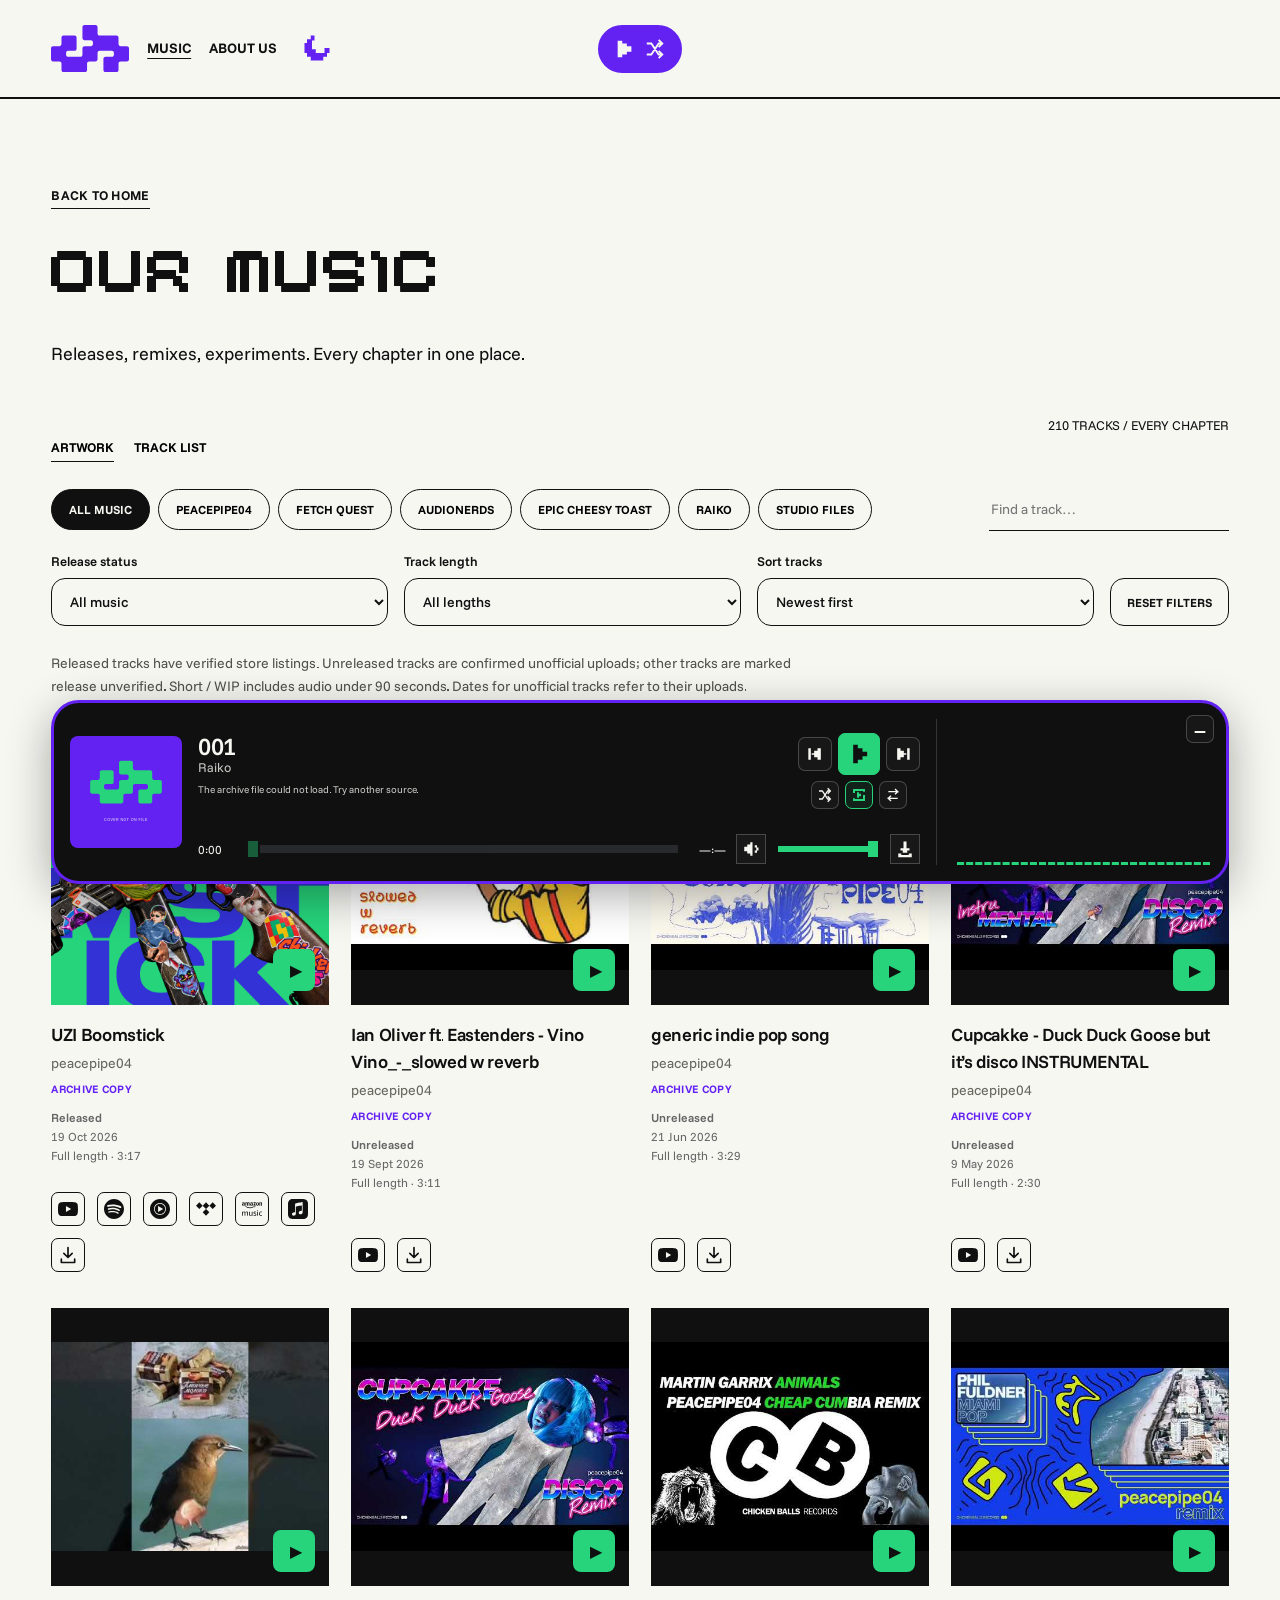
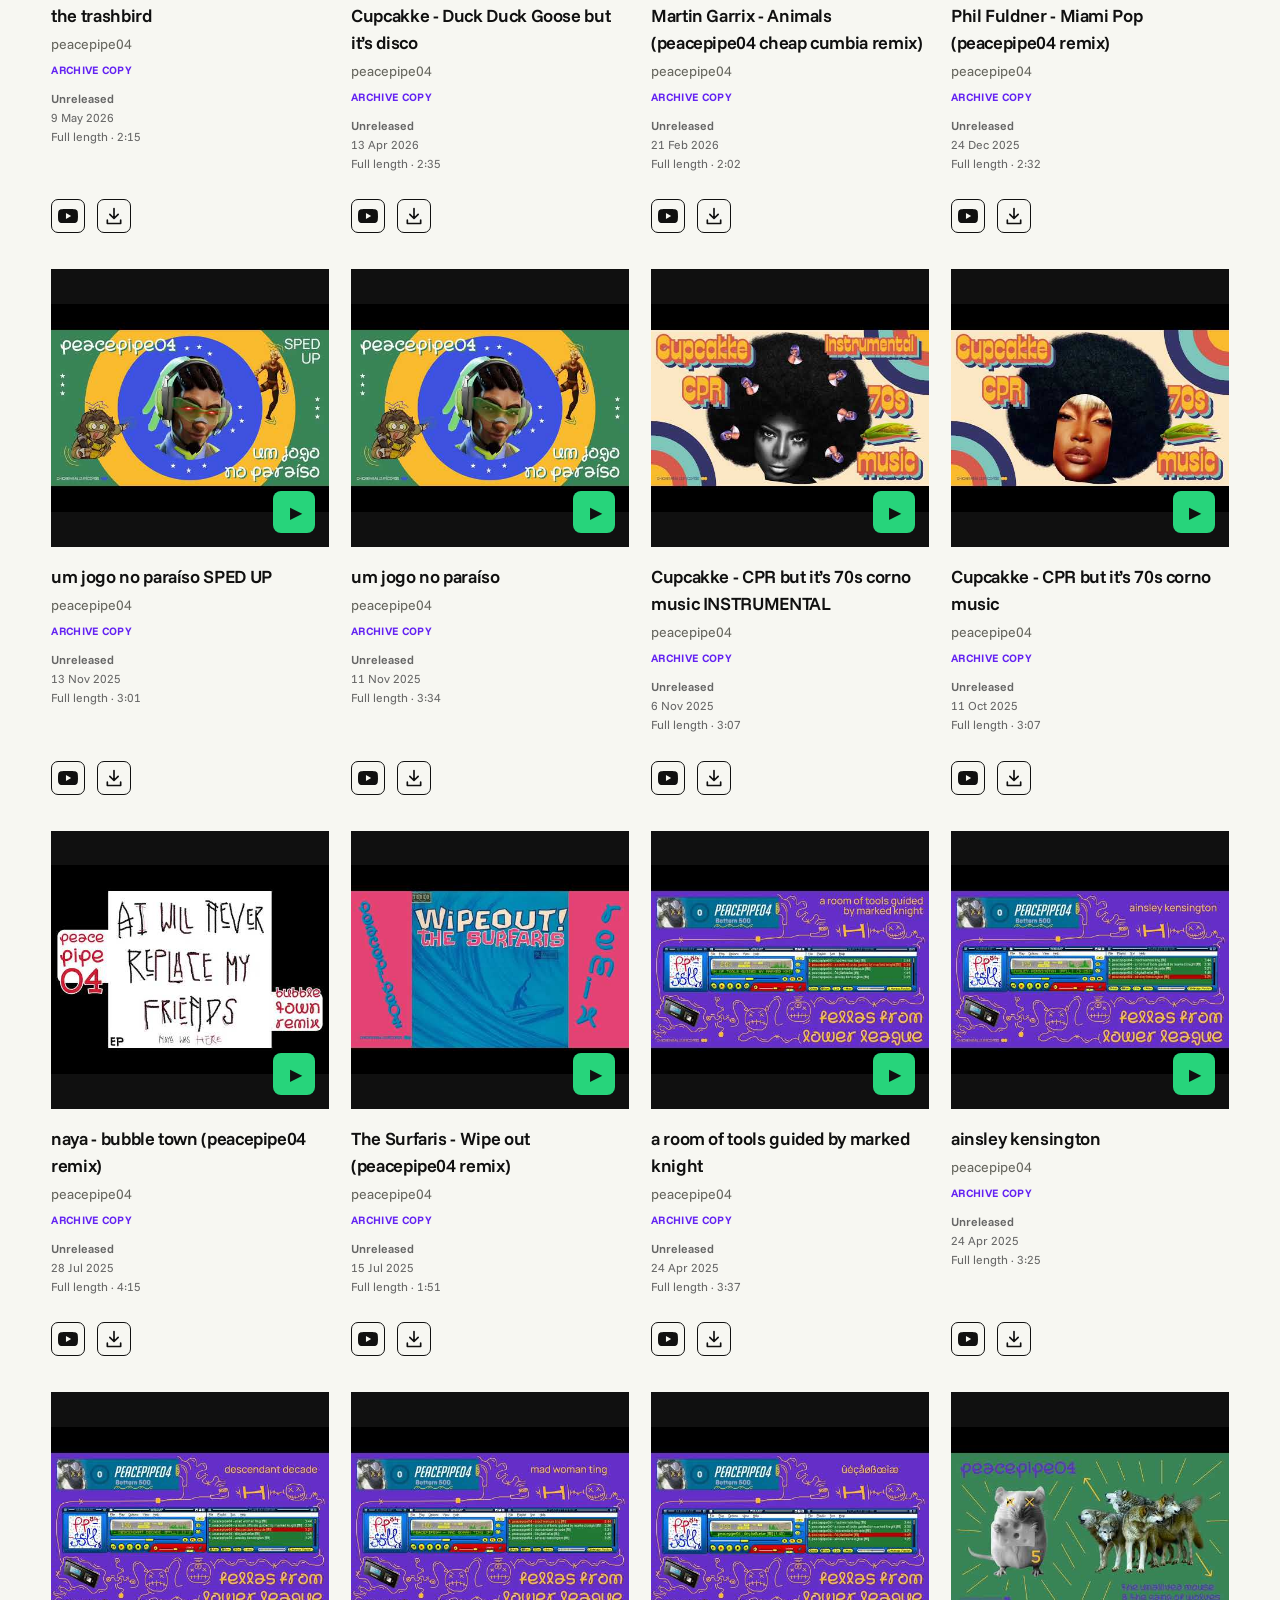
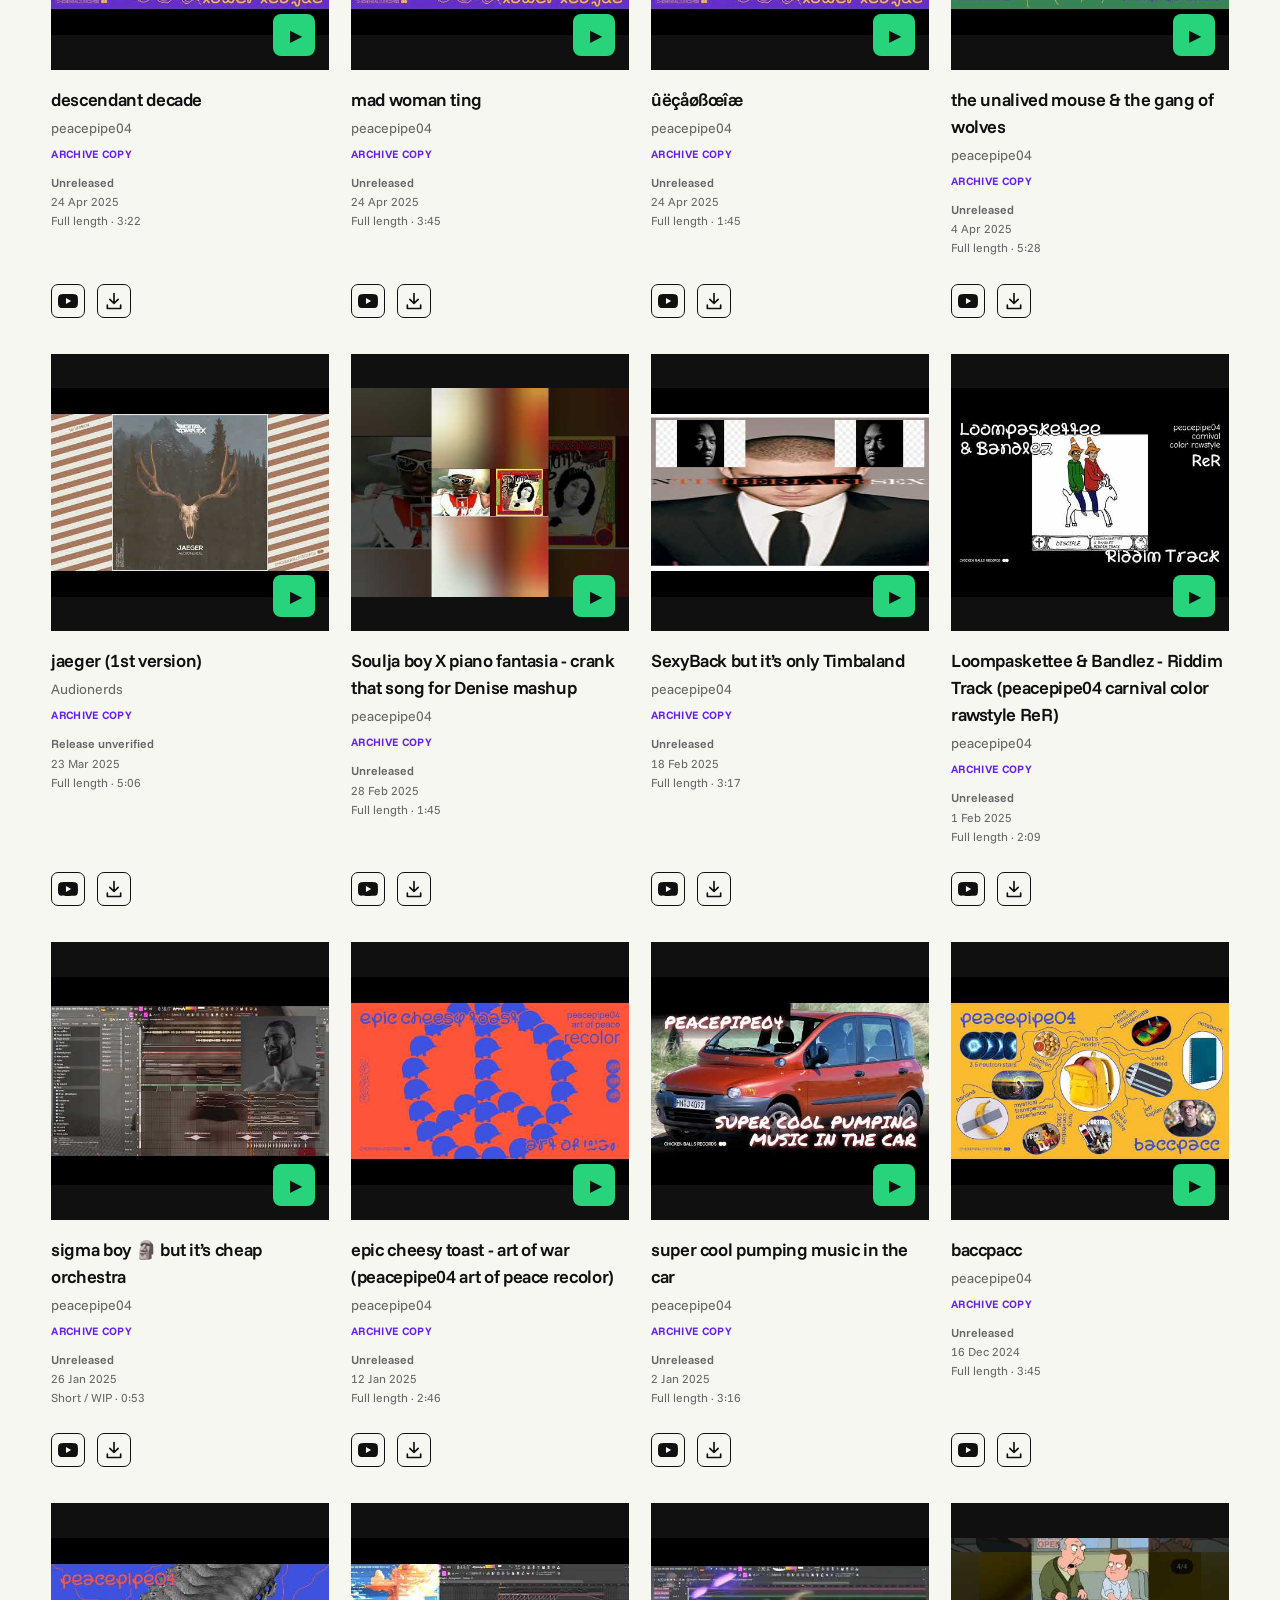
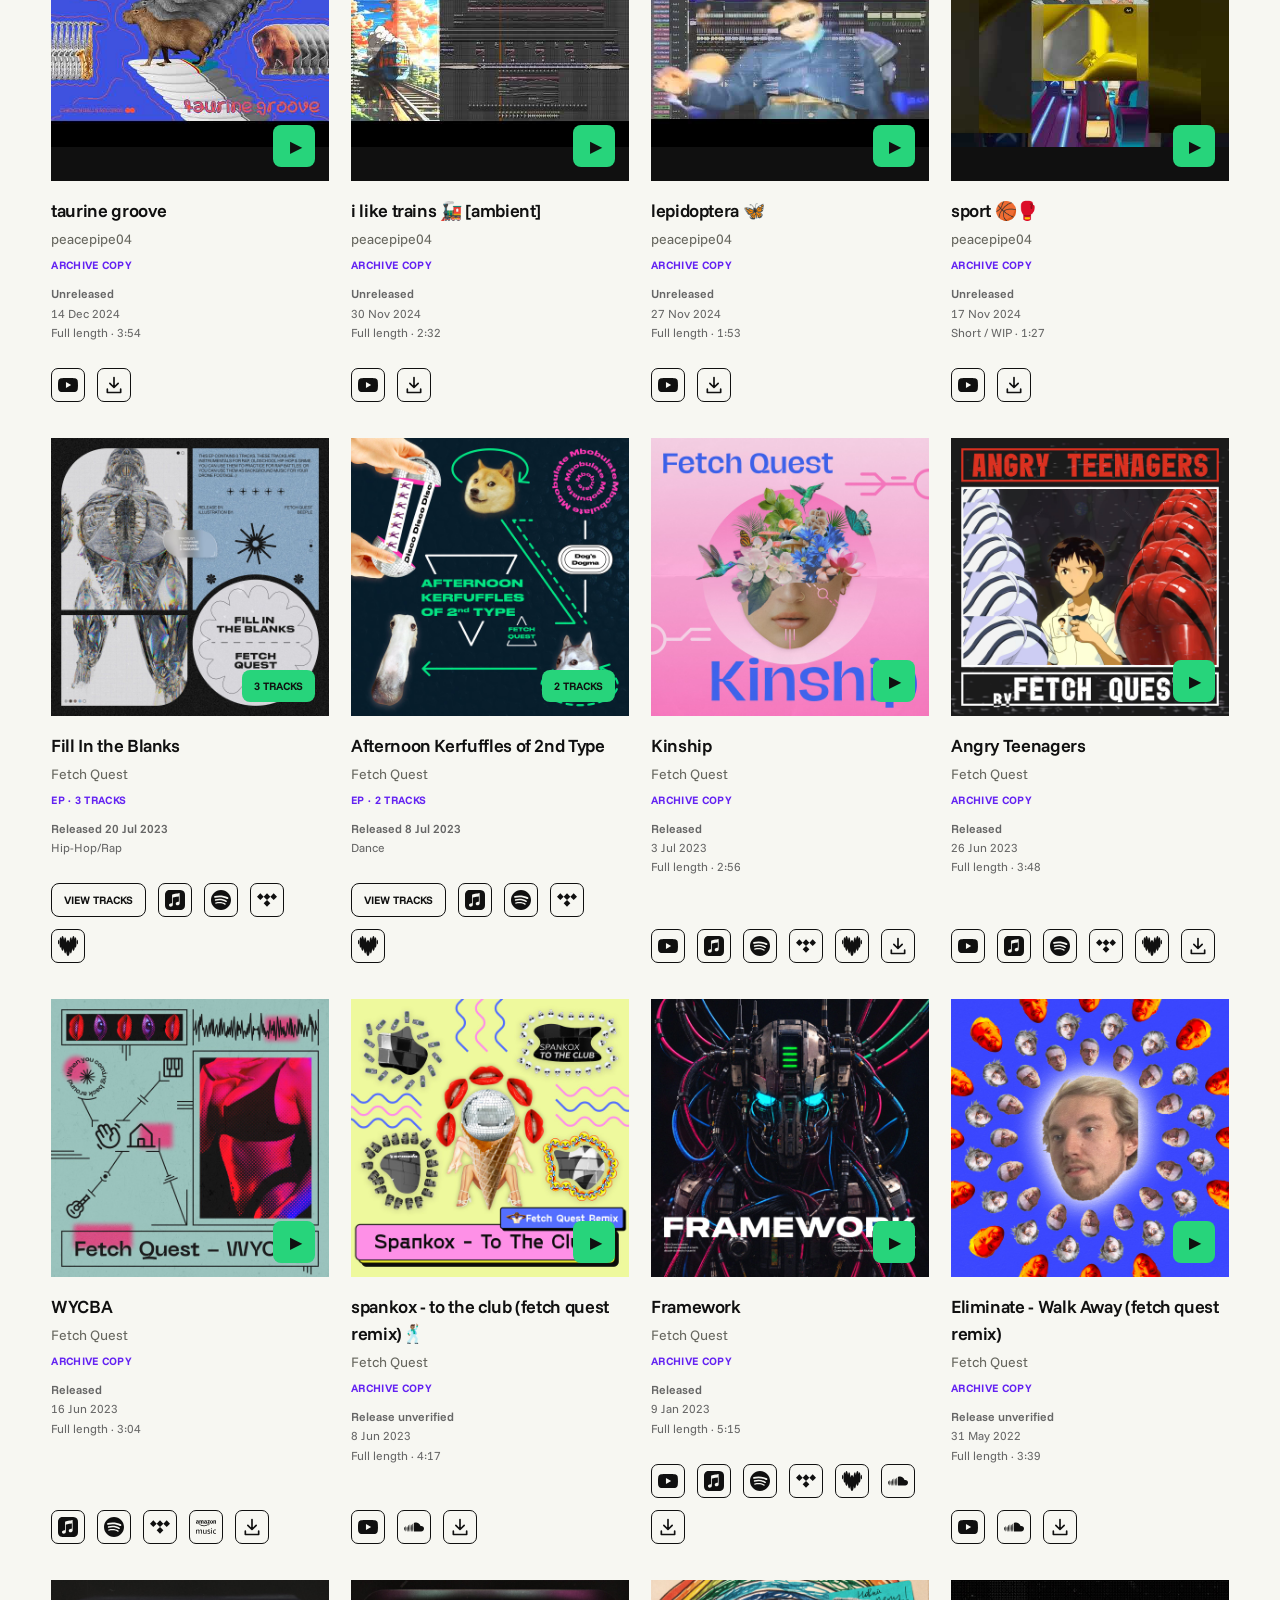
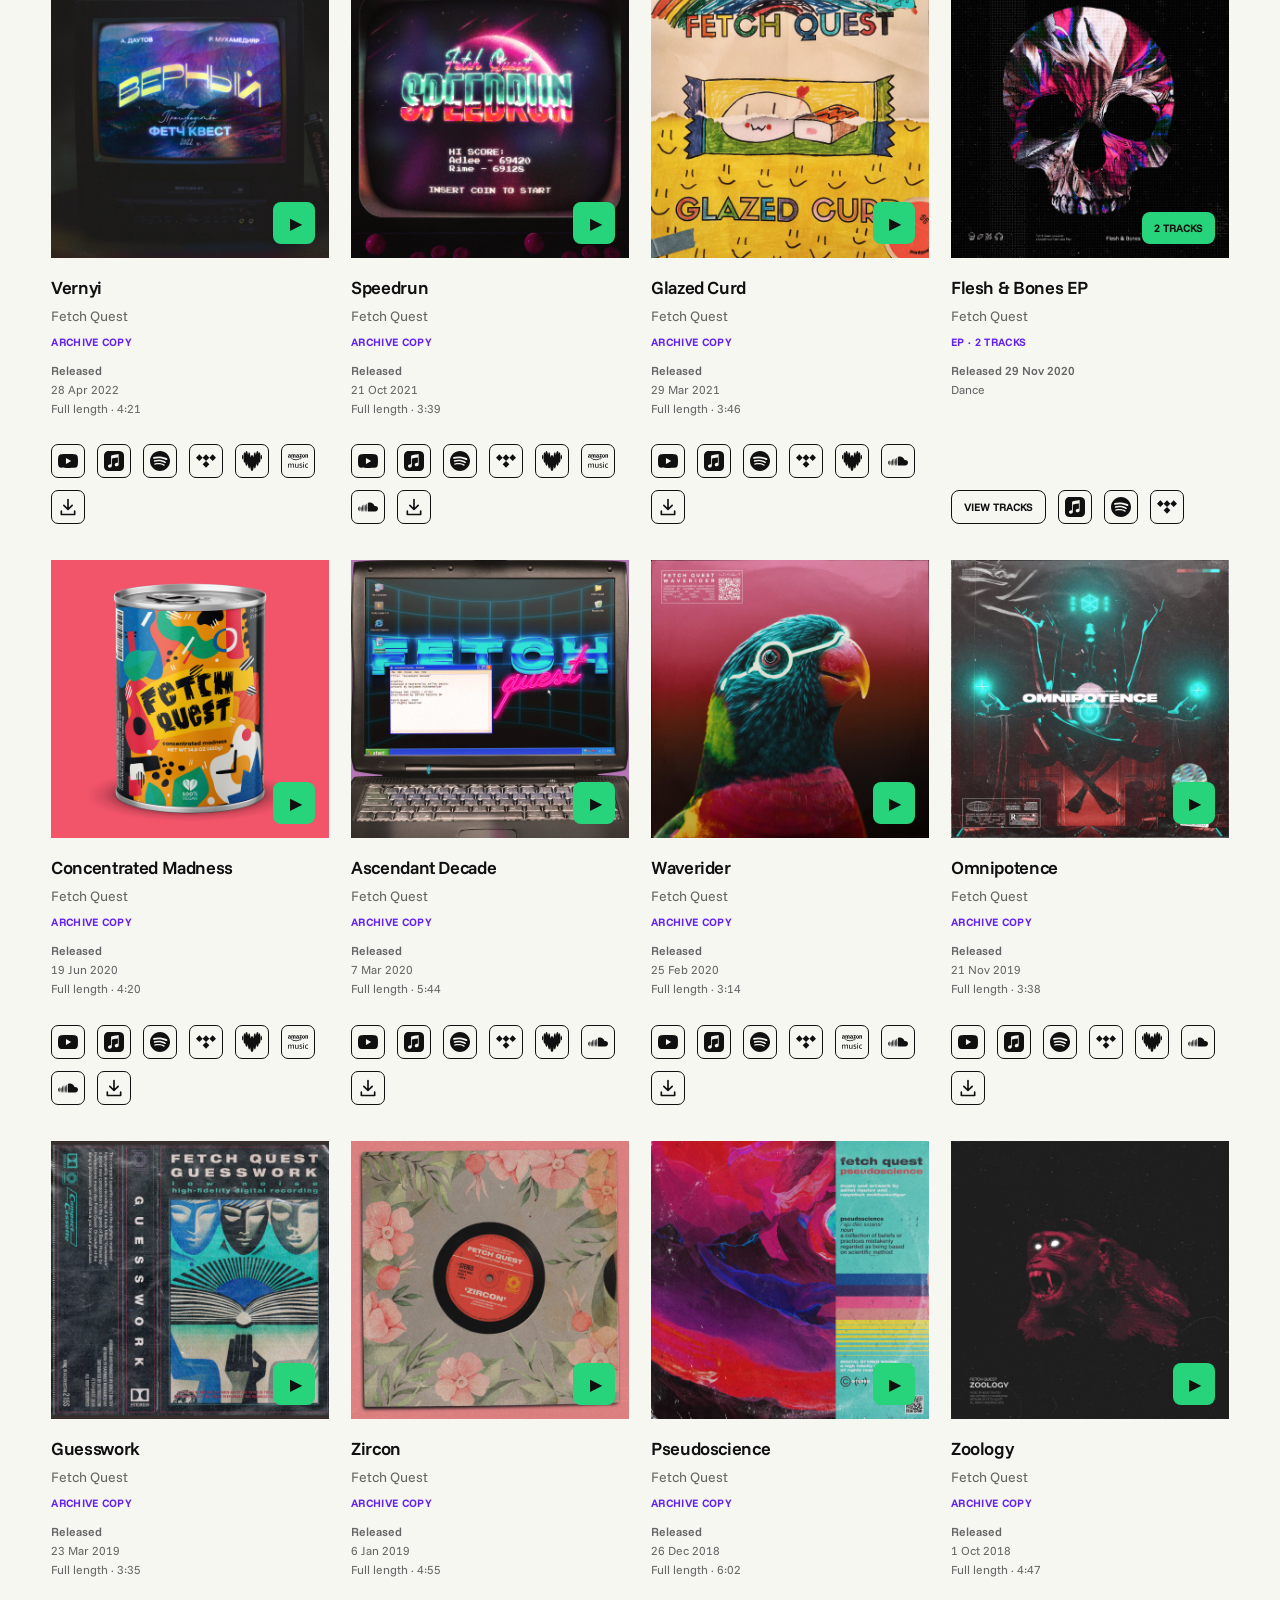
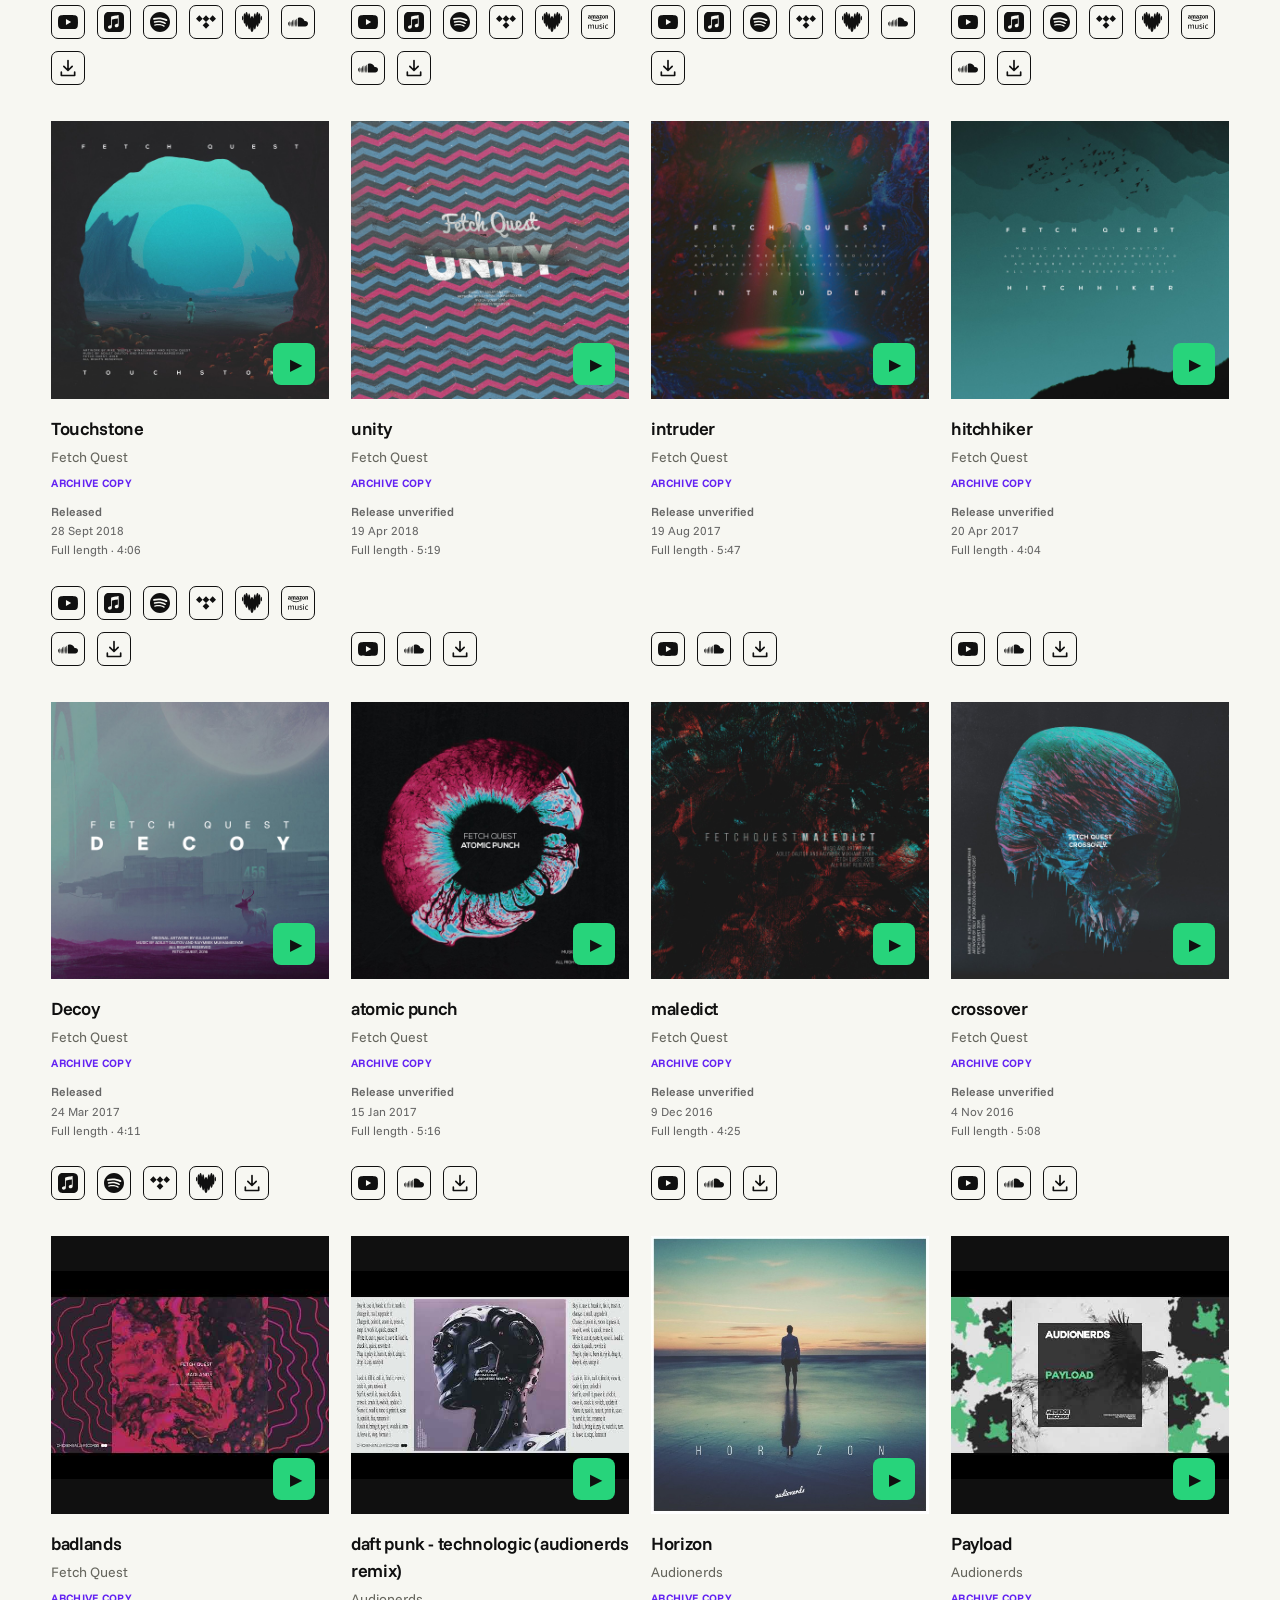
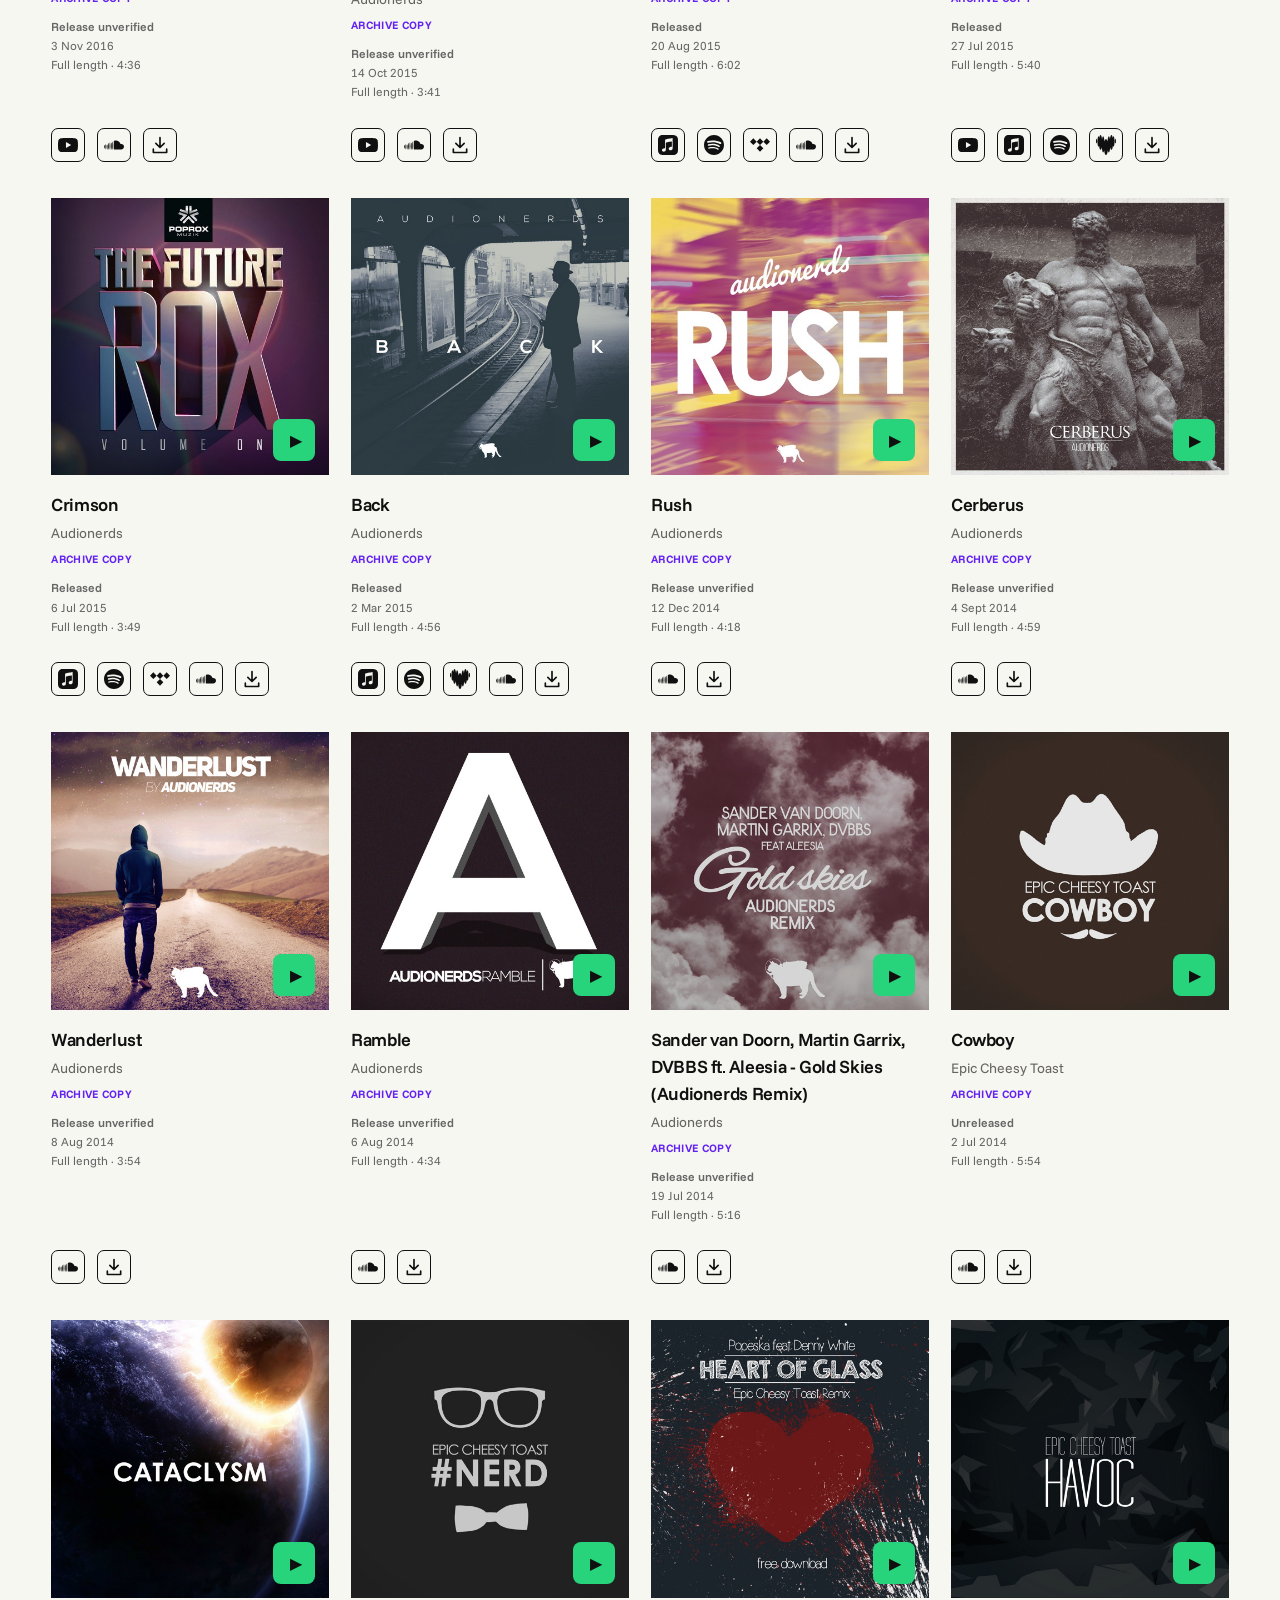
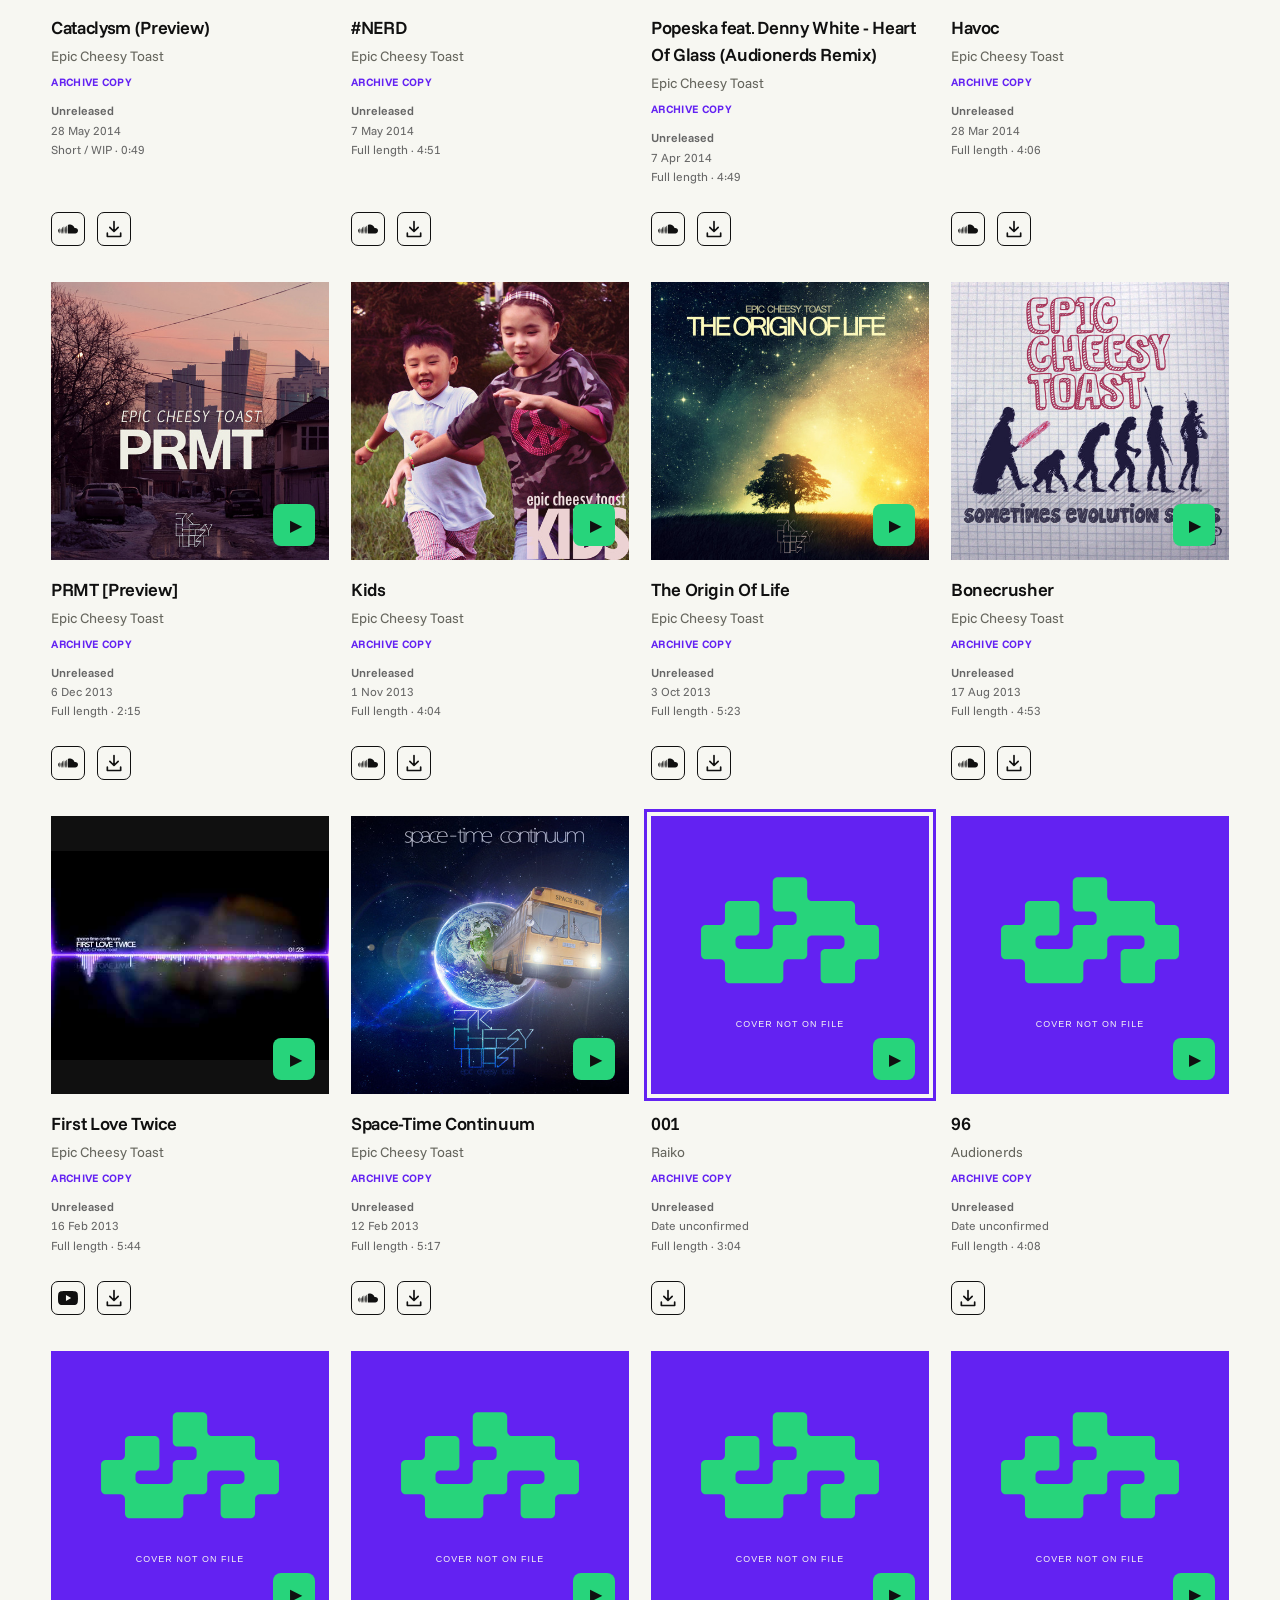
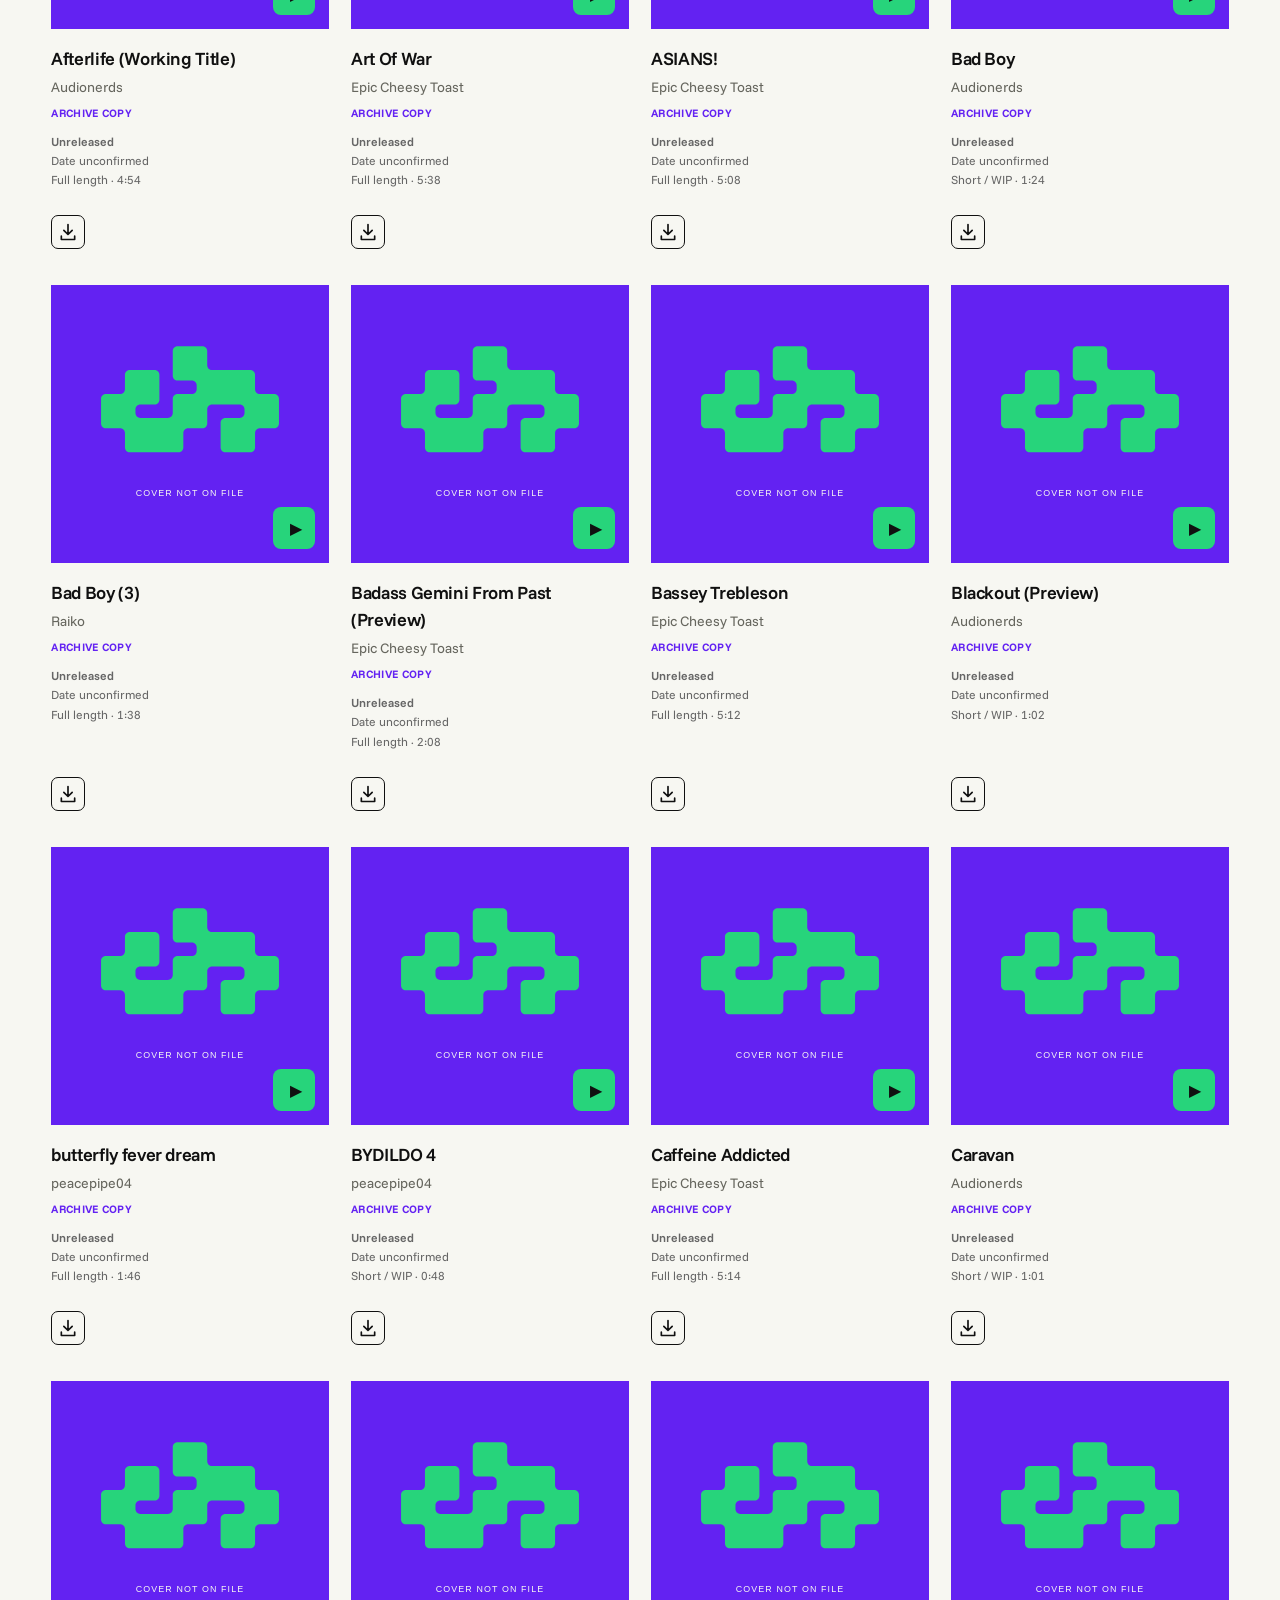
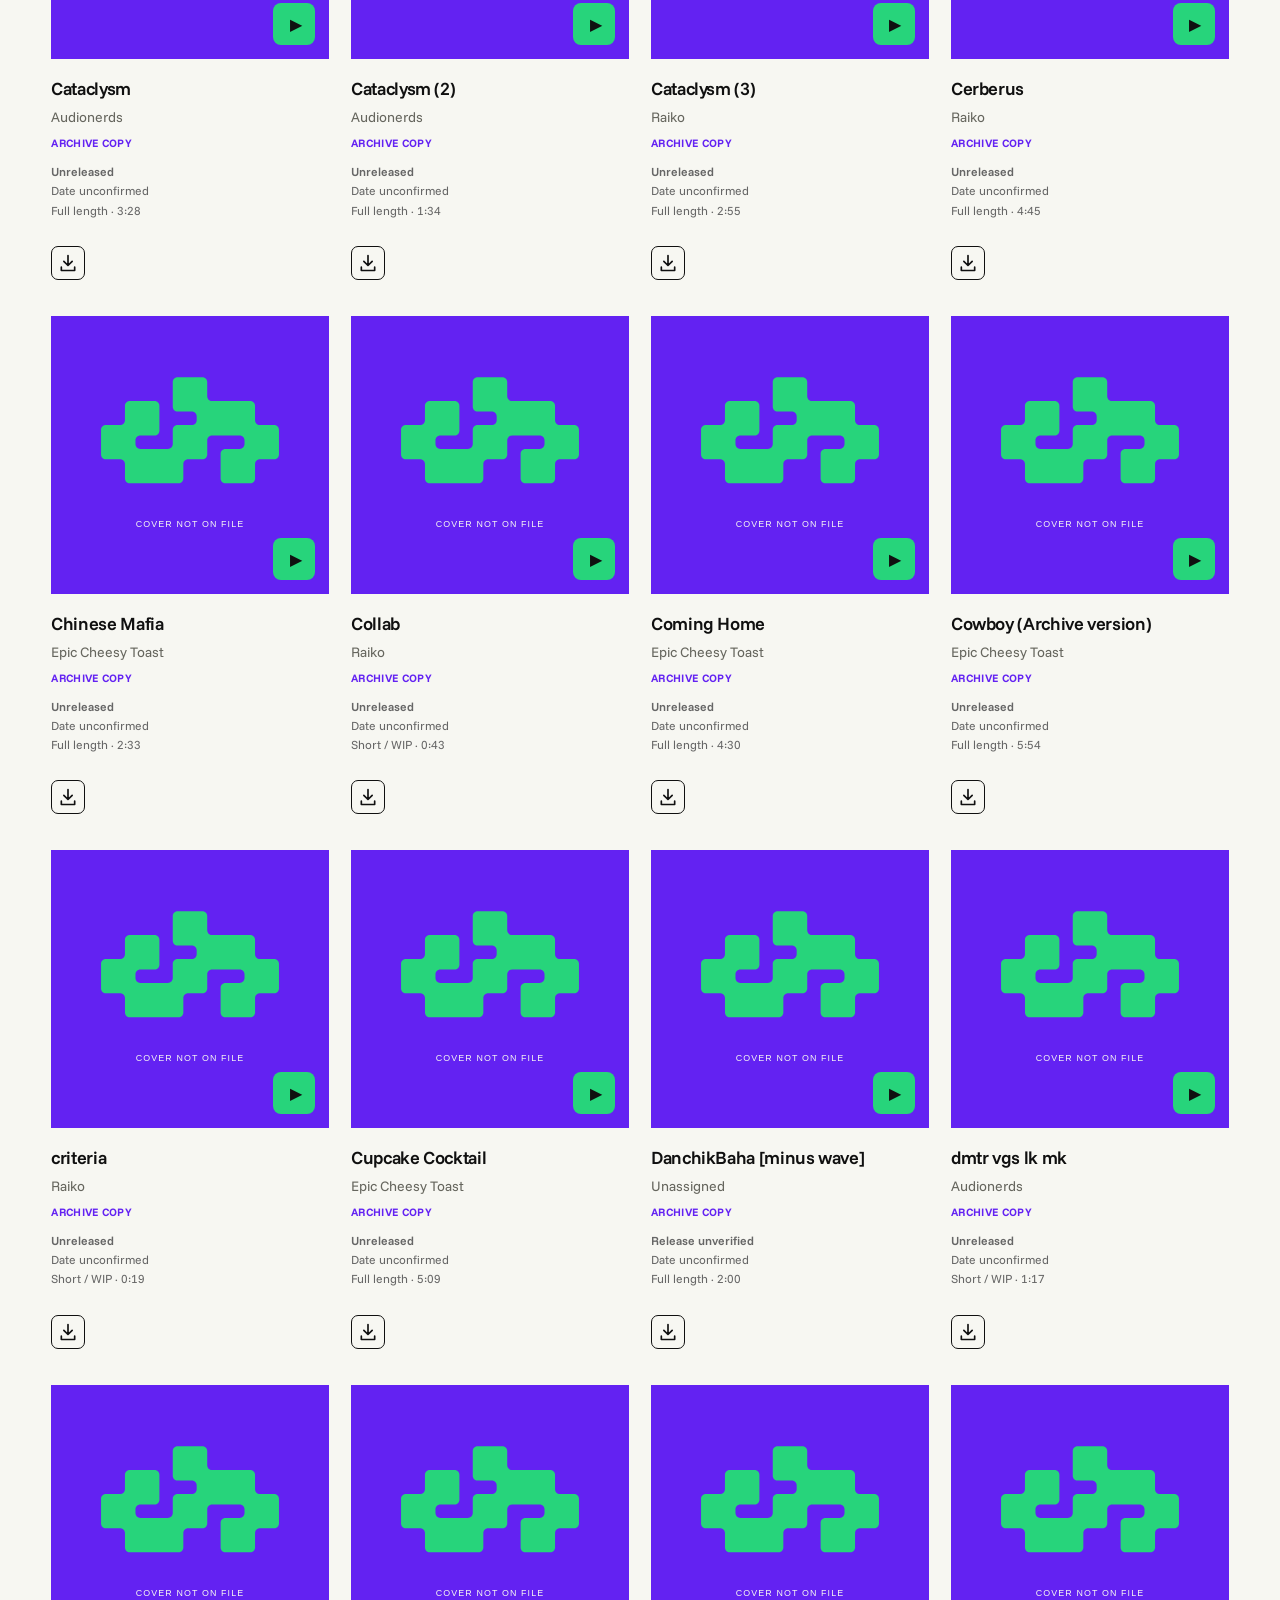
==== commit b940c014: "Refresh latest release metadata" ====
--- a/discography.html
+++ b/discography.html
@@ -2,4 +2,4 @@
 <html lang="en"><head><meta charset="utf-8"><meta name="viewport" content="width=device-width, initial-scale=1"><meta name="referrer" content="strict-origin-when-cross-origin"><meta name="theme-color" content="#6322f2"><meta name="description" content="The complete Chicken Balls discography. Explore released tracks, unofficial uploads and studio work from every chapter."><title>Discography — Chicken Balls</title><link rel="stylesheet" href="style.css?v=0e05058e1697"><link rel="stylesheet" href="music-updates.css?v=264921c4ed99"><link rel="stylesheet" href="artwork-layout.css?v=a13fa902a957"><link rel="stylesheet" href="zenyt.css?v=a82aa2917c0f"><link rel="stylesheet" href="archive.css?v=46d4344c7d3b"><link rel="stylesheet" href="floating-player.css?v=11b12157ee65"><link rel="stylesheet" href="compact-player.css?v=e9a498d72b85"><link rel="stylesheet" href="site-enhancements.css?v=86eee51b4c34"><link rel="stylesheet" href="release-player.css?v=696f92ced68b"><link rel="stylesheet" href="player-balance.css?v=326f688c9946"><link rel="preload" href="assets/fonts/ChickenBallsFont.ttf?v=d32ab66d446a" as="font" type="font/ttf" crossorigin><link rel="stylesheet" href="player-refinements.css?v=3584739a7eab"><link rel="icon" href="favicon.svg?v=6939a4829fbb"><link rel="stylesheet" href="about-updates.css?v=d195edd1bab8"><link rel="stylesheet" href="streaming-links.css?v=bbf9d5753bc1"><link rel="stylesheet" href="discography.css?v=de3d8017a100"><link rel="stylesheet" href="hero-mosaic.css?v=288f65220d61"><link rel="stylesheet" href="editorial-updates.css?v=152810400168"></head>
 <body data-page="discography"><a class="skip" href="#music">Skip to music</a><header><a class="wordmark" href="index.html#top" aria-label="Chicken Balls home"><img class="brand-symbol" src="assets/chicken-balls-logo-purple.svg?v=69ef0edc38bc" alt=""></a><nav aria-label="Main navigation"><a href="discography.html" aria-current="page">MUSIC</a><a href="index.html#people">ABOUT US</a></nav></header>
 <section class="listening-room" aria-label="Music player" id="listening-room"><div class="now-playing"><span class="eyebrow">ON THE DECK</span><div><h3 id="playing-title">generic indie pop song</h3><p id="playing-artist">peacepipe04</p></div><p id="player-status" role="status" aria-live="polite">Press play to listen here.</p><div class="player-actions"><button id="audio-mode" hidden aria-pressed="false">ARCHIVE AUDIO</button><button id="soundcloud-mode" hidden aria-pressed="false">SOUNDCLOUD</button><button id="youtube-mode" class="active" aria-pressed="true">YOUTUBE</button><button id="spotify-mode" hidden aria-pressed="false">SPOTIFY</button><a id="original-track" href="https://music.youtube.com/watch?v=oasfLfWYgTo" target="_blank" rel="noopener">OPEN ORIGINAL</a></div></div><div class="player-screen"><div id="youtube-player"></div></div></section>
-<main id="top"><section class="music discography-page" id="music" aria-labelledby="discography-title"><div class="section-heading"><div><a class="text-link back-home" href="index.html">BACK TO HOME</a><h1 id="discography-title">Our music</h1><p>Releases, remixes, experiments. Every chapter in one place.</p></div></div><div class="archive-heading"><span id="total-count"></span></div><div class="archive-controls"><div class="filters" role="group" aria-label="Filter artist"><button class="active" data-filter="All" aria-pressed="true">ALL MUSIC</button><button data-filter="peacepipe04" aria-pressed="false">PEACEPIPE04</button><button data-filter="Fetch Quest" aria-pressed="false">FETCH QUEST</button><button data-filter="Audionerds" aria-pressed="false">AUDIONERDS</button><button data-filter="Epic Cheesy Toast" aria-pressed="false">EPIC CHEESY TOAST</button><button data-filter="Raiko" aria-pressed="false">RAIKO</button><button data-filter="Unassigned" aria-pressed="false">STUDIO FILES</button></div><label class="search"><span class="sr-only">Search tracks</span><input id="search" type="search" placeholder="Find a track…"></label></div><div class="discography-options"><label>Release status<select id="release-filter"><option value="all">All music</option><option value="official">Released</option><option value="unofficial">Unreleased</option><option value="unverified">Release unverified</option></select></label><label>Track length<select id="length-filter"><option value="all">All lengths</option><option value="full">Full length · 90 sec or more</option><option value="wip">Short / WIP · under 90 sec</option><option value="unknown">Length unverified</option></select></label><label>Sort tracks<select id="sort-tracks"><option value="newest">Newest first</option><option value="oldest">Oldest first</option><option value="artist-asc">Artist · A–Z</option><option value="name-asc">Name · A–Z</option><option value="name-desc">Name · Z–A</option></select></label><button id="reset-filters" type="button">RESET FILTERS</button></div><p class="archive-note">Released tracks have verified store listings. Unreleased tracks are confirmed unofficial uploads; other tracks are marked release unverified. Short / WIP includes audio under 90 seconds. Dates for unofficial tracks refer to their uploads.</p><div class="list-header" aria-hidden="true"><span>TRACK / ARTIST</span><span>RELEASE / LENGTH</span><span>LISTEN</span></div><div id="tracks"></div><p id="results-status" class="results-status" role="status" aria-live="polite"></p><noscript><p>Please enable JavaScript to search the full discography and use the music player.</p></noscript></section></main><footer><a class="wordmark" href="index.html#top"><img class="brand-symbol" src="assets/chicken-balls-logo.svg?v=6939a4829fbb" alt=""><span class="brand-name">CHICKEN<br>BALLS</span></a><span>INDEPENDENT ELECTRONIC MUSIC</span><a href="#top">BACK TO TOP</a><span>© <span id="year">2026</span> CHICKEN BALLS</span></footer><script src="catalog.js?v=67c15ad79b92"></script><script src="artwork.js?v=73d5e56d52cf"></script><script src="catalog-tools.js?v=3ba21516ba80"></script><script src="platform-icons.js?v=7972b5b67f4c"></script><script src="release-groups.js?v=d557bcf7e37b"></script><script src="app.js?v=d480d52c79ba"></script><script src="player.js?v=525d32bf2590"></script><script src="floating-player.js?v=1da1b9b3c360"></script><script src="site-enhancements.js?v=4034faf7898a"></script><script src="latest-release.js?v=0b86e10e314b"></script><script src="release-player.js?v=3616f842eef4"></script><script src="player-scrubber.js?v=312efe061540"></script><script src="streaming-links.js?v=ffabb229e06c"></script><script src="navigation.js?v=997185ebb4bf"></script><script src="hero-mosaic.js?v=e9b420a4886f"></script></body></html>+<main id="top"><section class="music discography-page" id="music" aria-labelledby="discography-title"><div class="section-heading"><div><a class="text-link back-home" href="index.html">BACK TO HOME</a><h1 id="discography-title">Our music</h1><p>Releases, remixes, experiments. Every chapter in one place.</p></div></div><div class="archive-heading"><span id="total-count"></span></div><div class="archive-controls"><div class="filters" role="group" aria-label="Filter artist"><button class="active" data-filter="All" aria-pressed="true">ALL MUSIC</button><button data-filter="peacepipe04" aria-pressed="false">PEACEPIPE04</button><button data-filter="Fetch Quest" aria-pressed="false">FETCH QUEST</button><button data-filter="Audionerds" aria-pressed="false">AUDIONERDS</button><button data-filter="Epic Cheesy Toast" aria-pressed="false">EPIC CHEESY TOAST</button><button data-filter="Raiko" aria-pressed="false">RAIKO</button><button data-filter="Unassigned" aria-pressed="false">STUDIO FILES</button></div><label class="search"><span class="sr-only">Search tracks</span><input id="search" type="search" placeholder="Find a track…"></label></div><div class="discography-options"><label>Release status<select id="release-filter"><option value="all">All music</option><option value="official">Released</option><option value="unofficial">Unreleased</option><option value="unverified">Release unverified</option></select></label><label>Track length<select id="length-filter"><option value="all">All lengths</option><option value="full">Full length · 90 sec or more</option><option value="wip">Short / WIP · under 90 sec</option><option value="unknown">Length unverified</option></select></label><label>Sort tracks<select id="sort-tracks"><option value="newest">Newest first</option><option value="oldest">Oldest first</option><option value="artist-asc">Artist · A–Z</option><option value="name-asc">Name · A–Z</option><option value="name-desc">Name · Z–A</option></select></label><button id="reset-filters" type="button">RESET FILTERS</button></div><p class="archive-note">Released tracks have verified store listings. Unreleased tracks are confirmed unofficial uploads; other tracks are marked release unverified. Short / WIP includes audio under 90 seconds. Dates for unofficial tracks refer to their uploads.</p><div class="list-header" aria-hidden="true"><span>TRACK / ARTIST</span><span>RELEASE / LENGTH</span><span>LISTEN</span></div><div id="tracks"></div><p id="results-status" class="results-status" role="status" aria-live="polite"></p><noscript><p>Please enable JavaScript to search the full discography and use the music player.</p></noscript></section></main><footer><a class="wordmark" href="index.html#top"><img class="brand-symbol" src="assets/chicken-balls-logo.svg?v=6939a4829fbb" alt=""><span class="brand-name">CHICKEN<br>BALLS</span></a><span>INDEPENDENT ELECTRONIC MUSIC</span><a href="#top">BACK TO TOP</a><span>© <span id="year">2026</span> CHICKEN BALLS</span></footer><script src="catalog.js?v=4508d2b23adc"></script><script src="artwork.js?v=73d5e56d52cf"></script><script src="catalog-tools.js?v=3ba21516ba80"></script><script src="platform-icons.js?v=7972b5b67f4c"></script><script src="release-groups.js?v=d557bcf7e37b"></script><script src="app.js?v=d480d52c79ba"></script><script src="player.js?v=525d32bf2590"></script><script src="floating-player.js?v=1da1b9b3c360"></script><script src="site-enhancements.js?v=4034faf7898a"></script><script src="latest-release.js?v=0b86e10e314b"></script><script src="release-player.js?v=3616f842eef4"></script><script src="player-scrubber.js?v=312efe061540"></script><script src="streaming-links.js?v=ffabb229e06c"></script><script src="navigation.js?v=997185ebb4bf"></script><script src="hero-mosaic.js?v=e9b420a4886f"></script></body></html>
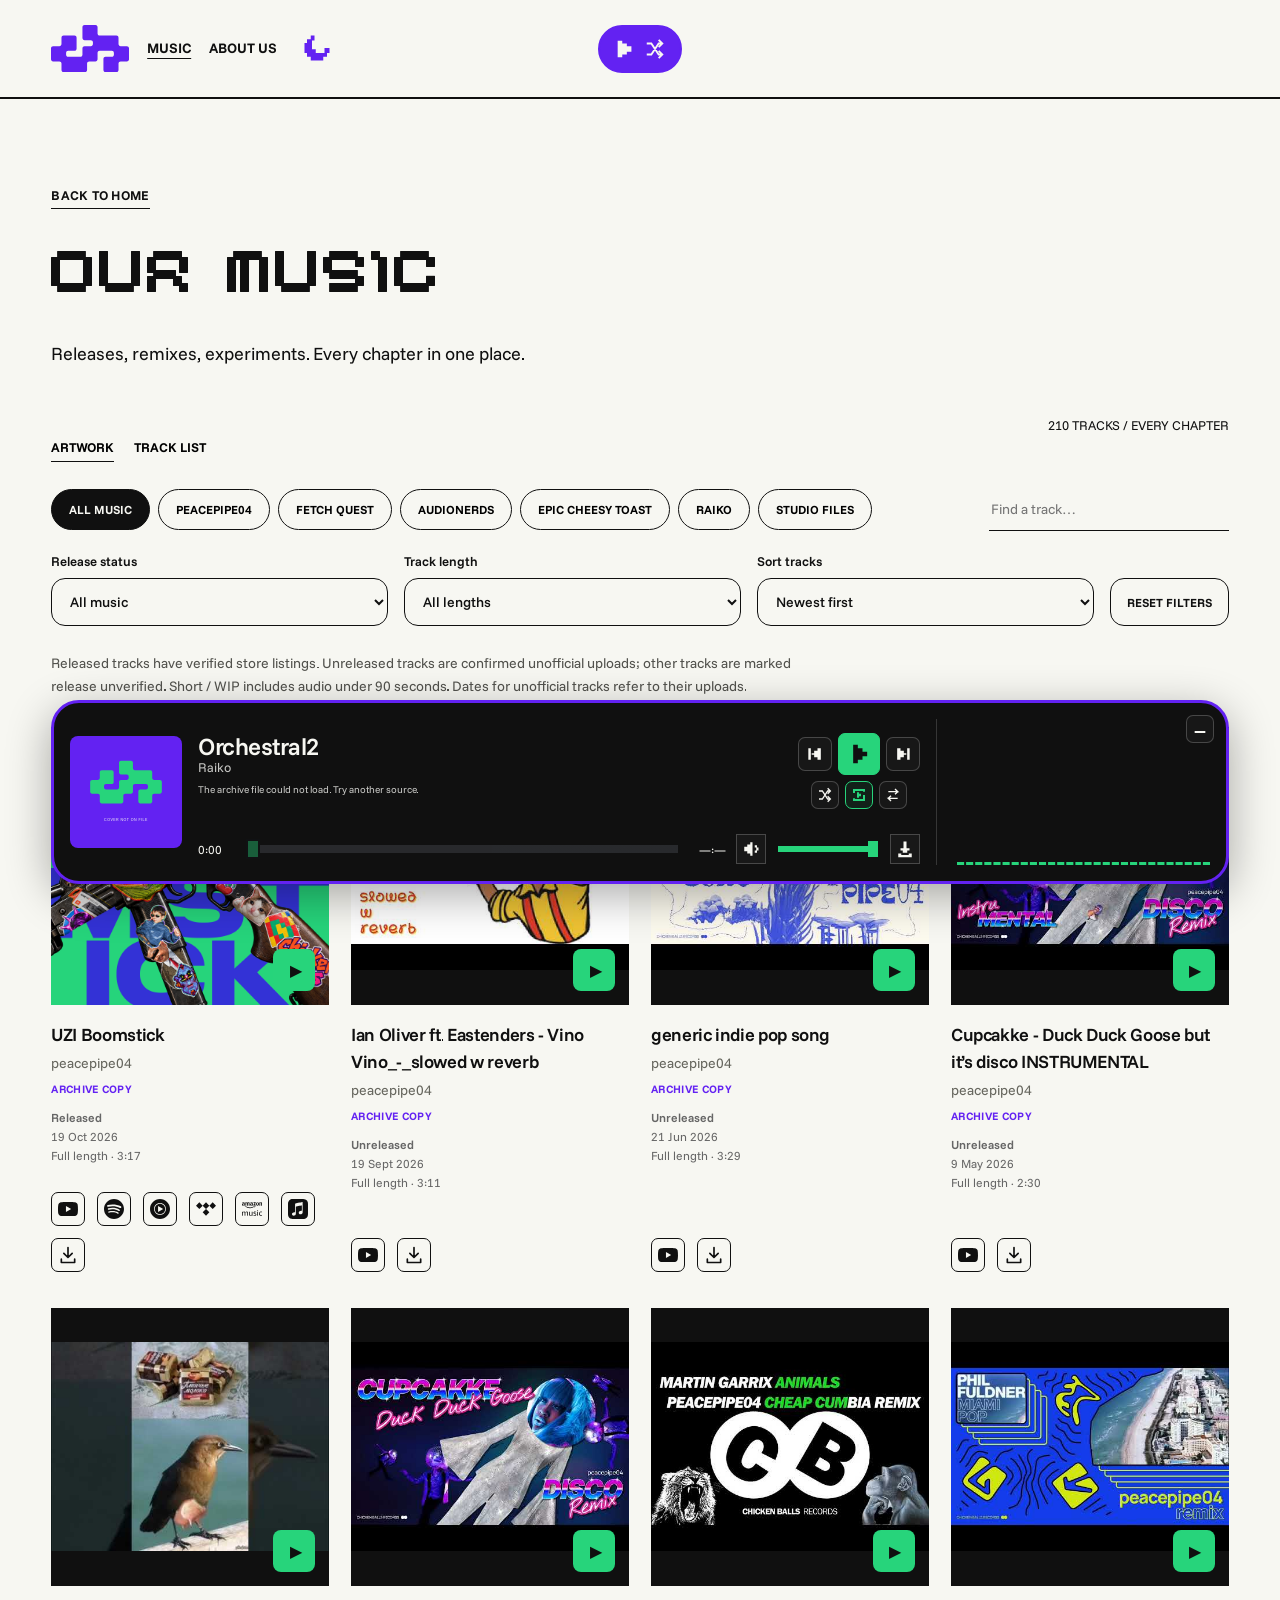
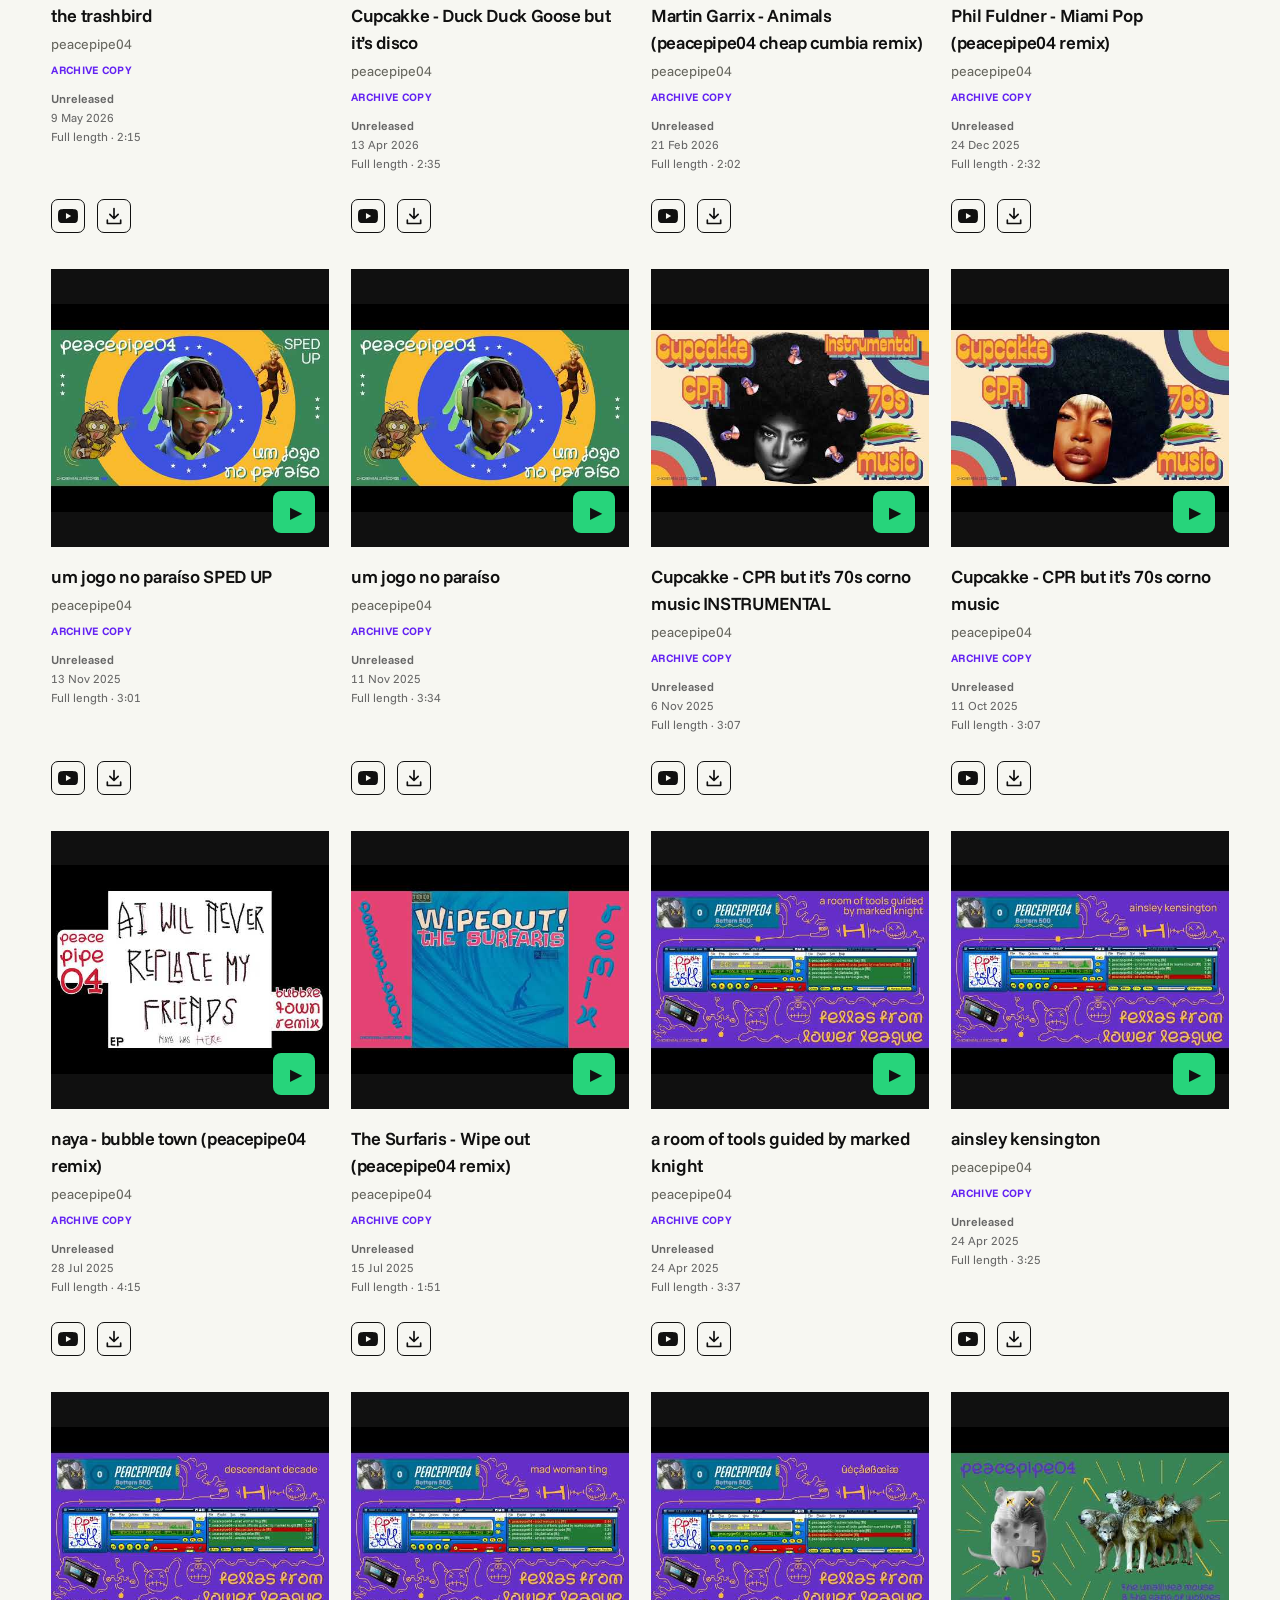
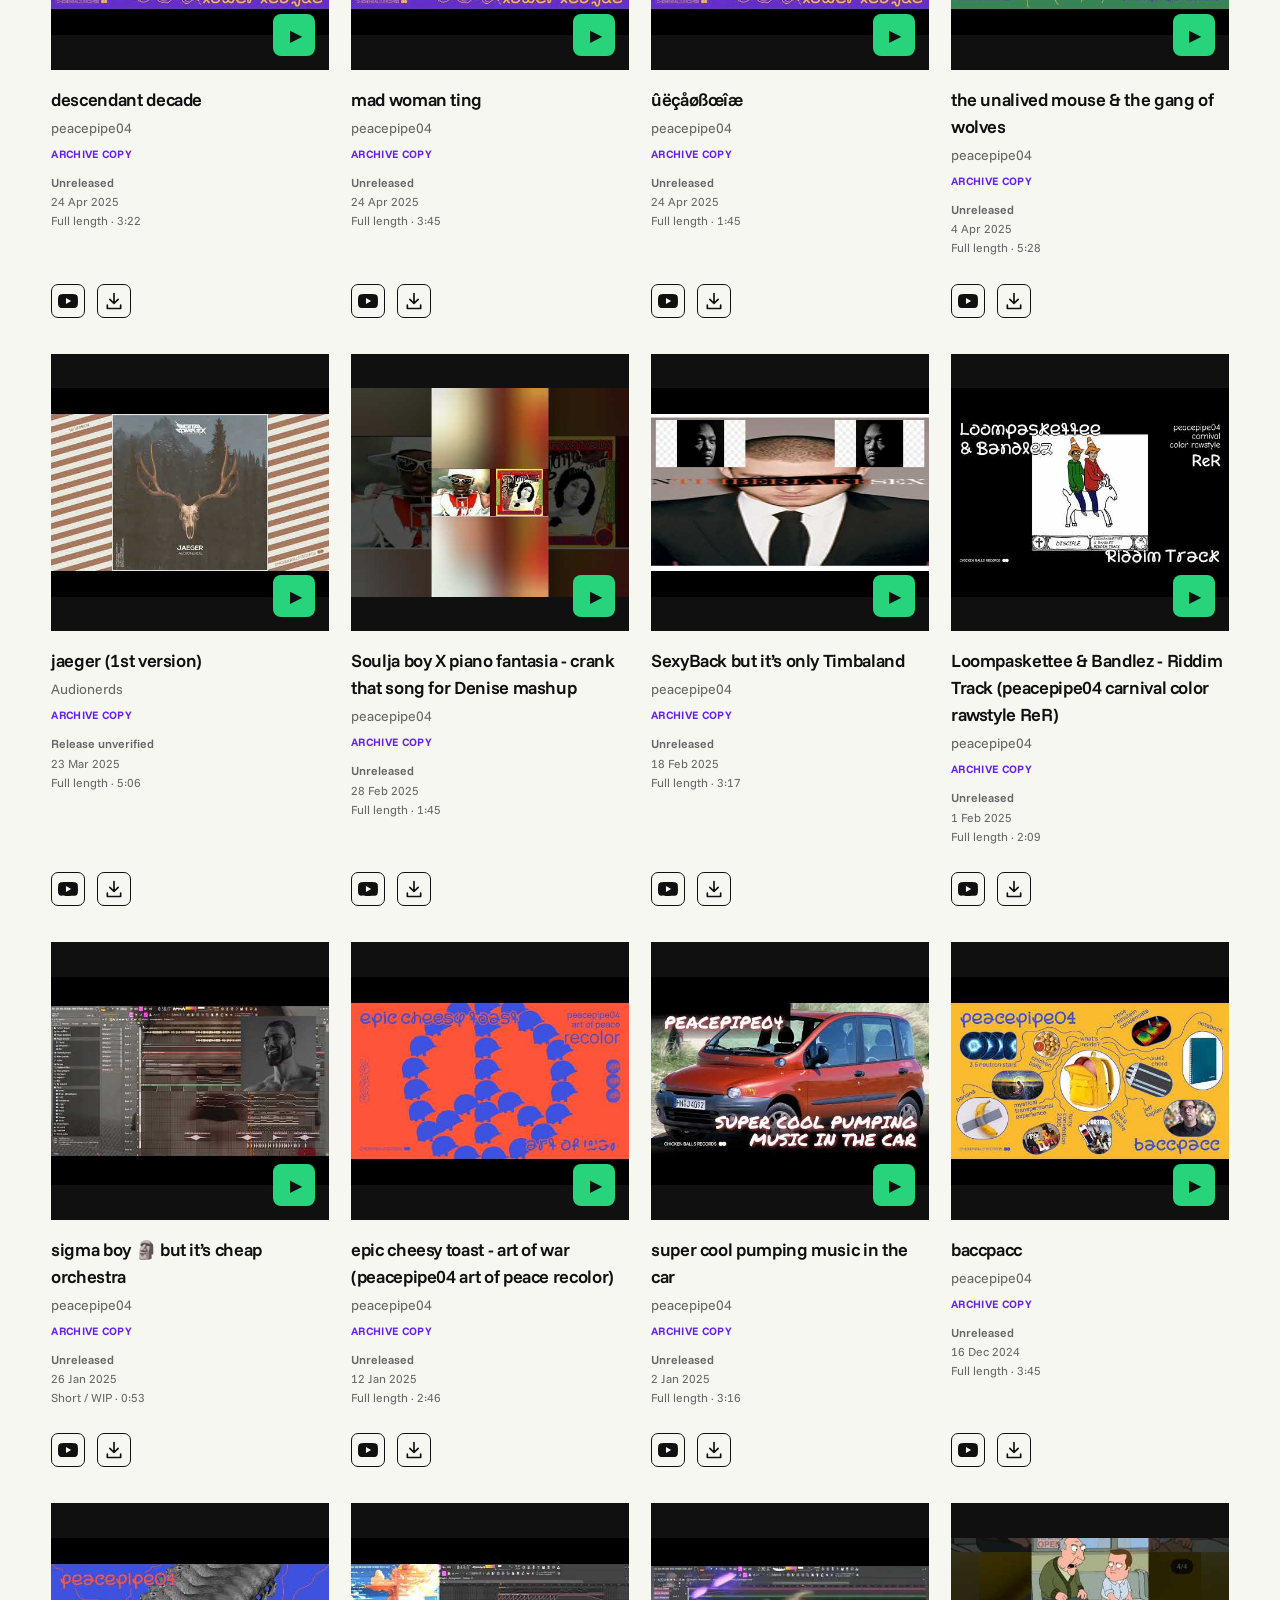
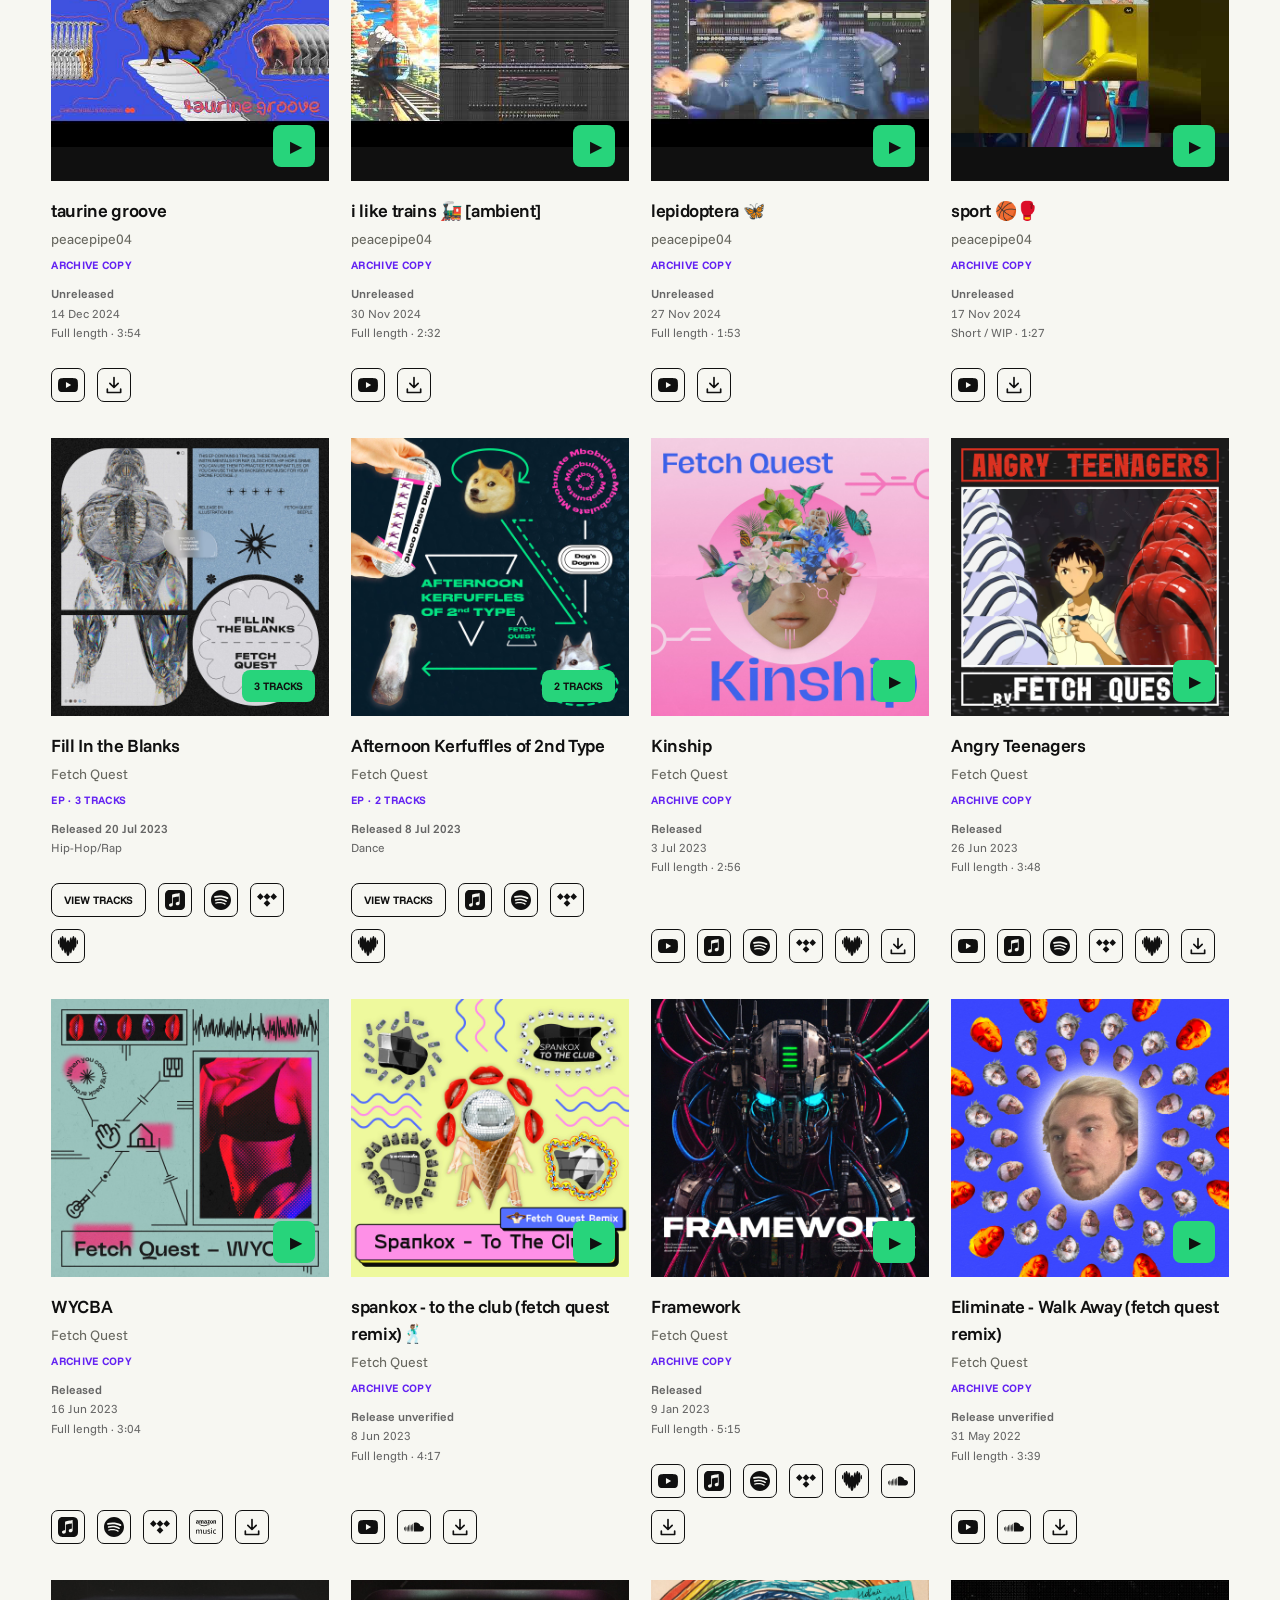
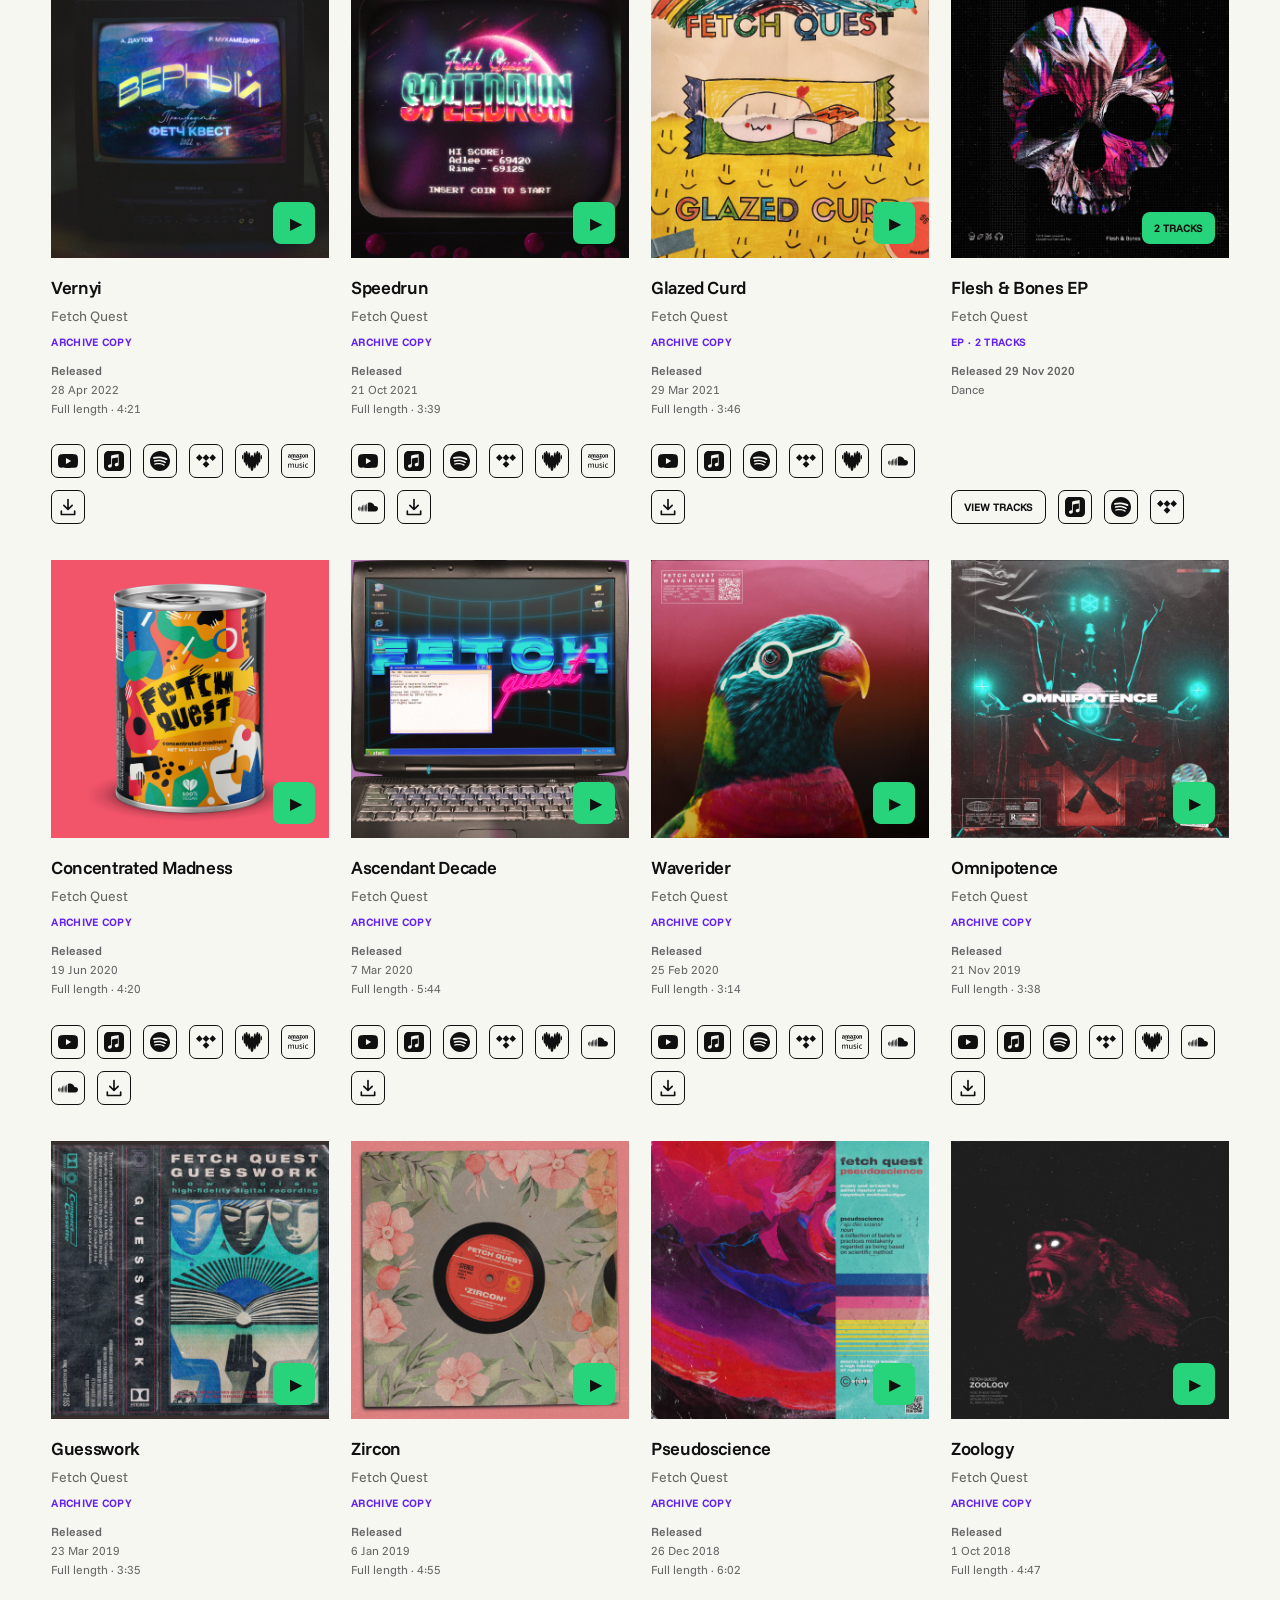
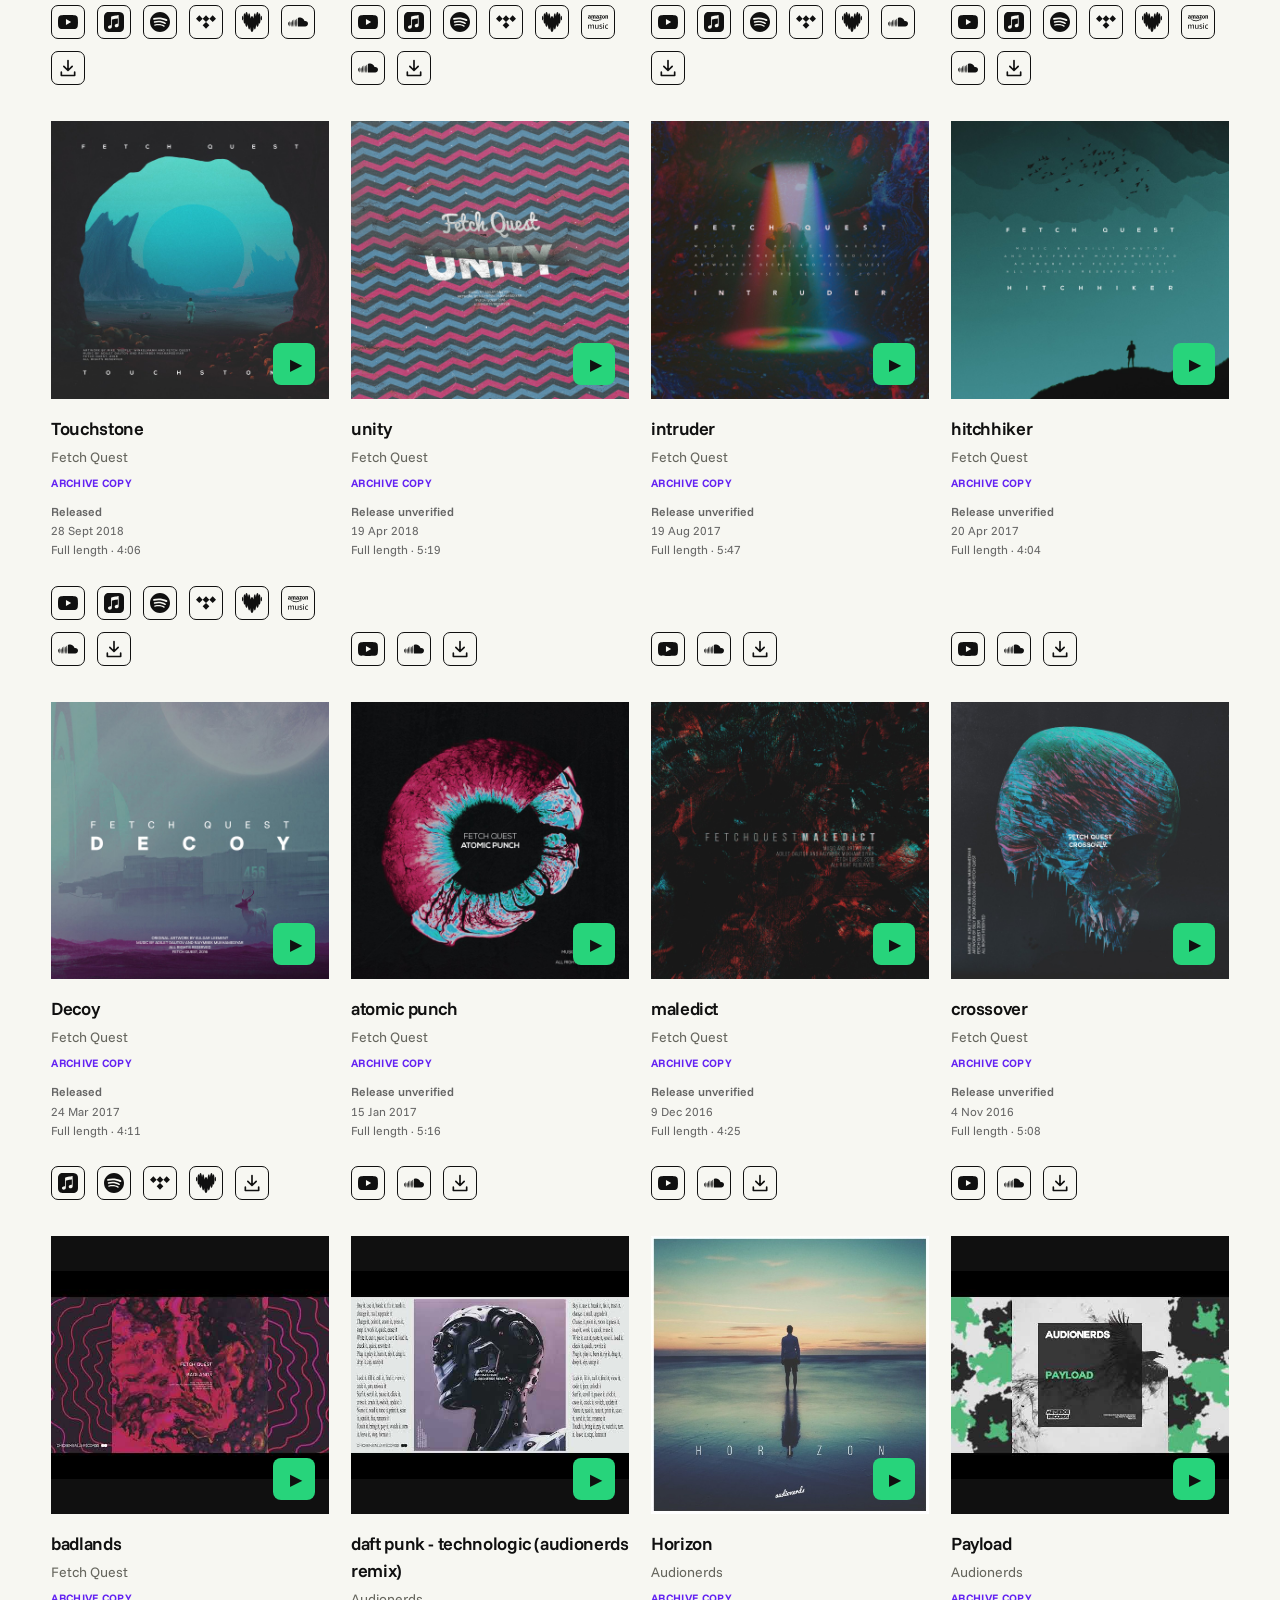
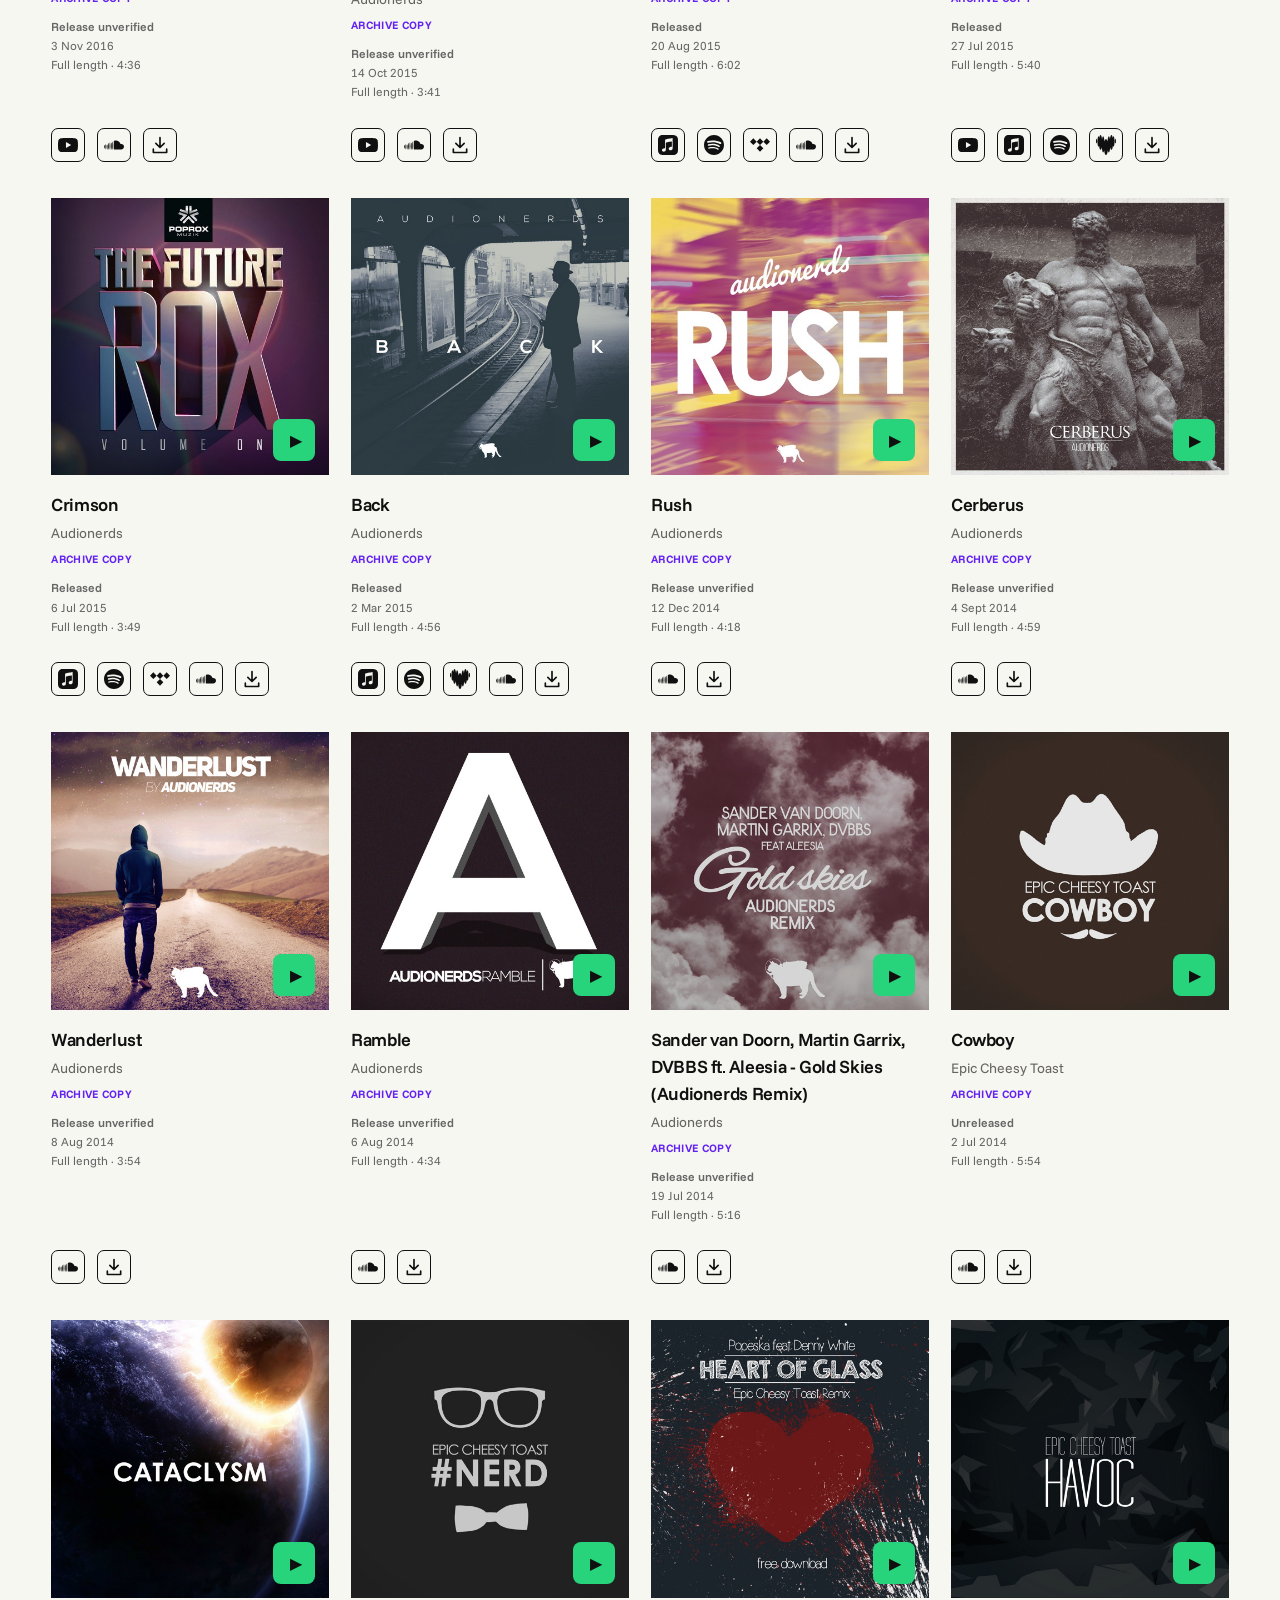
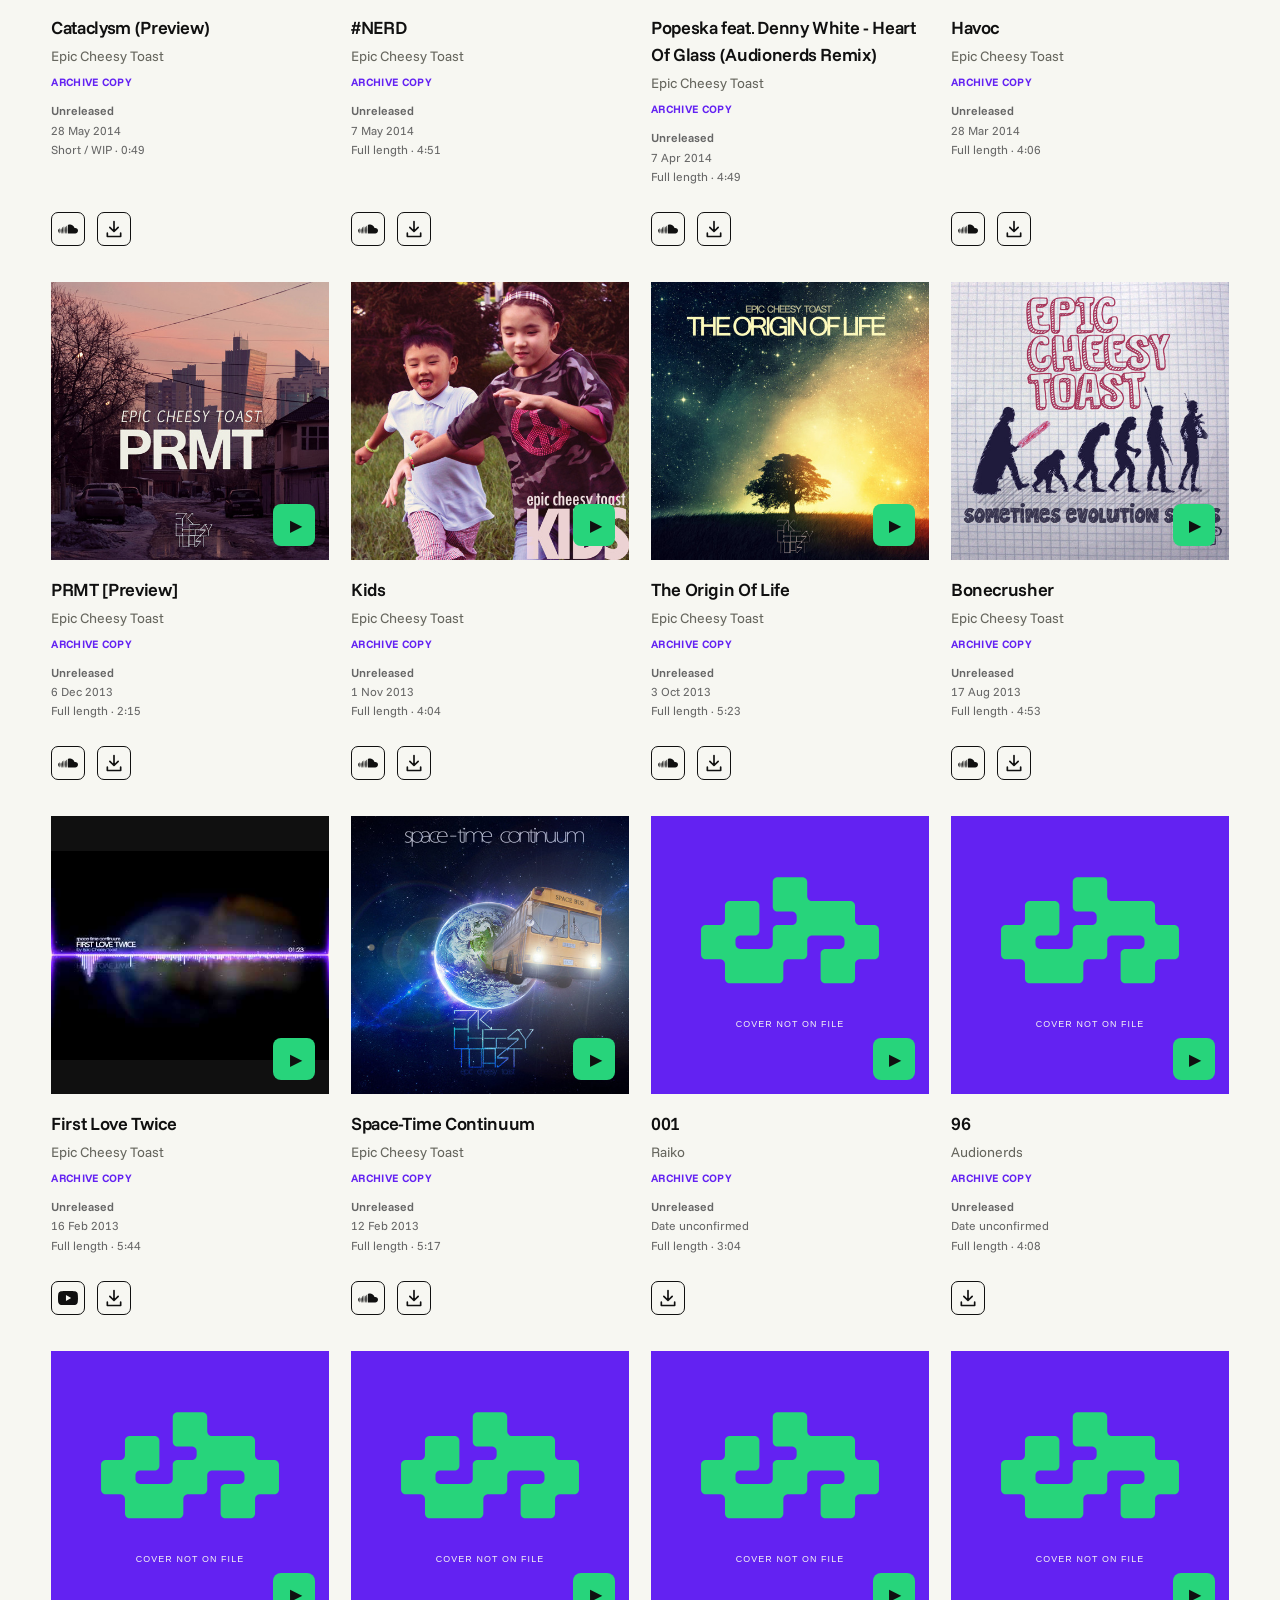
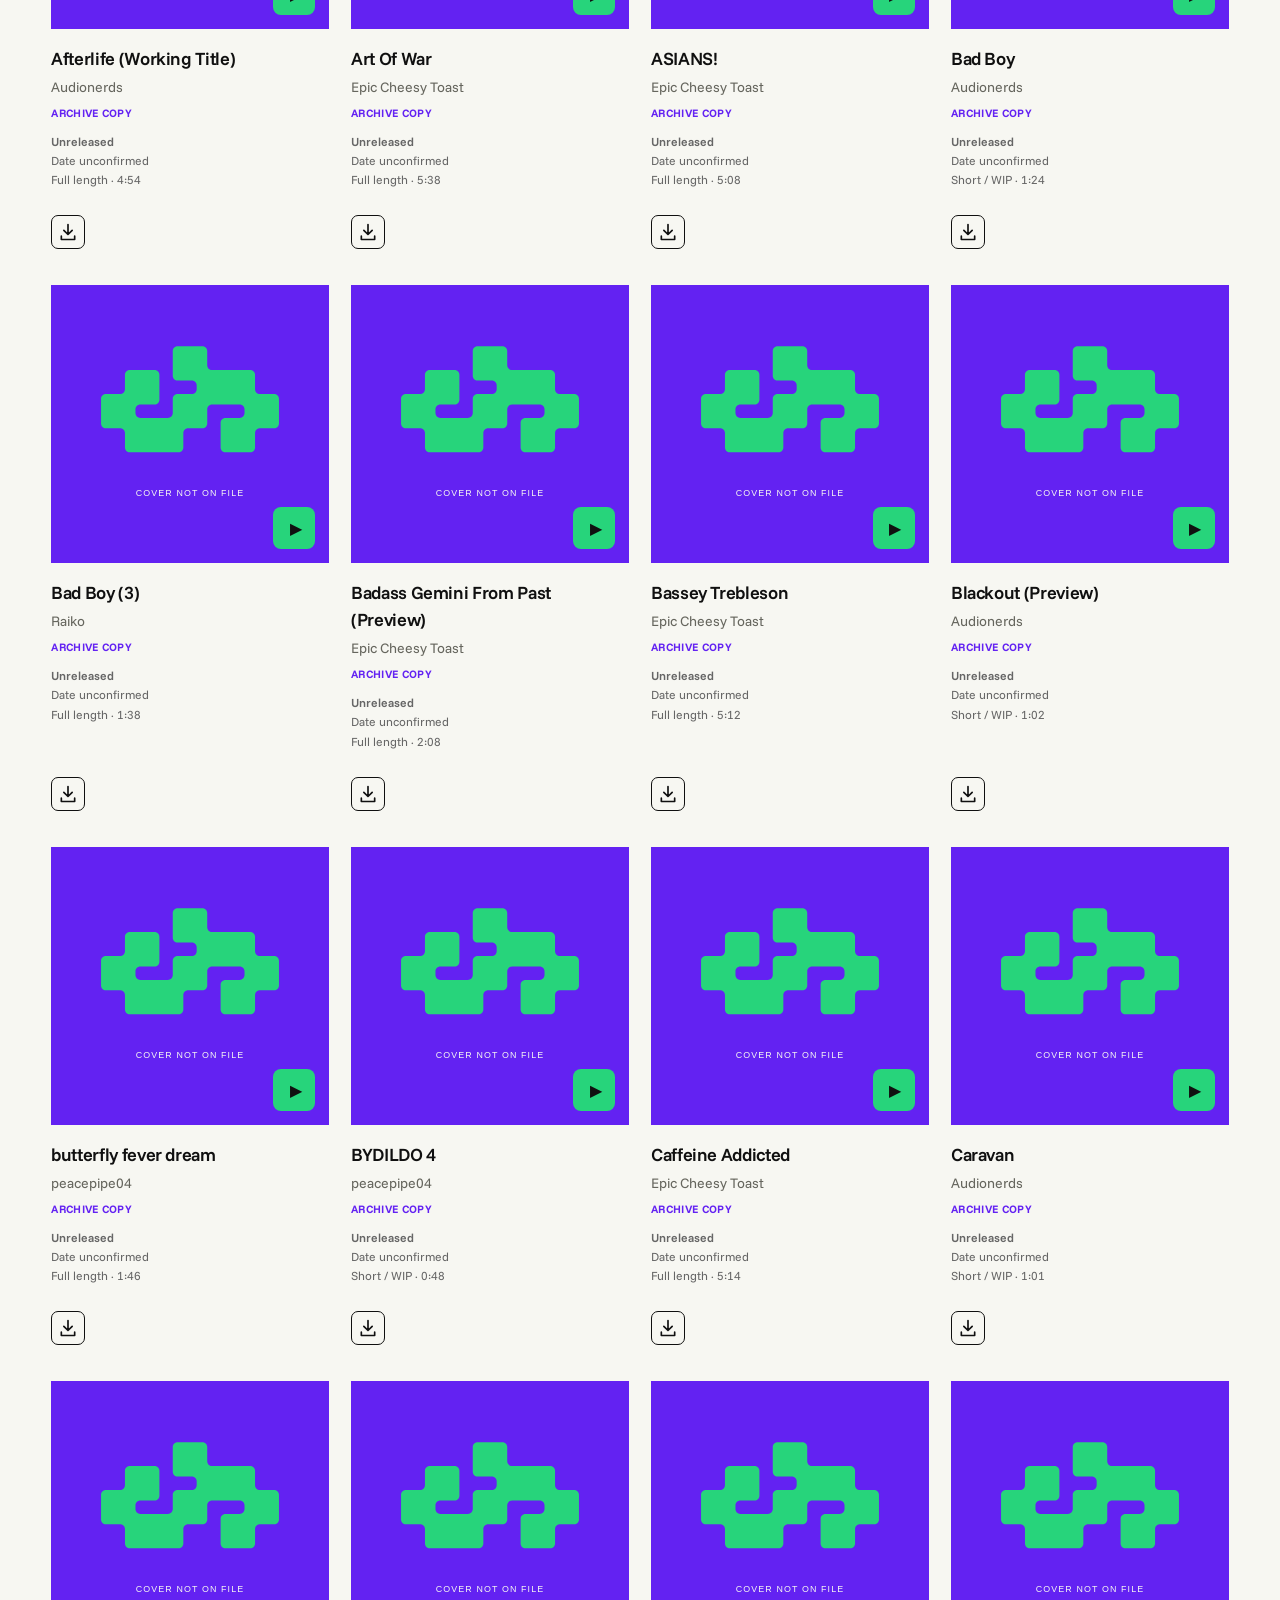
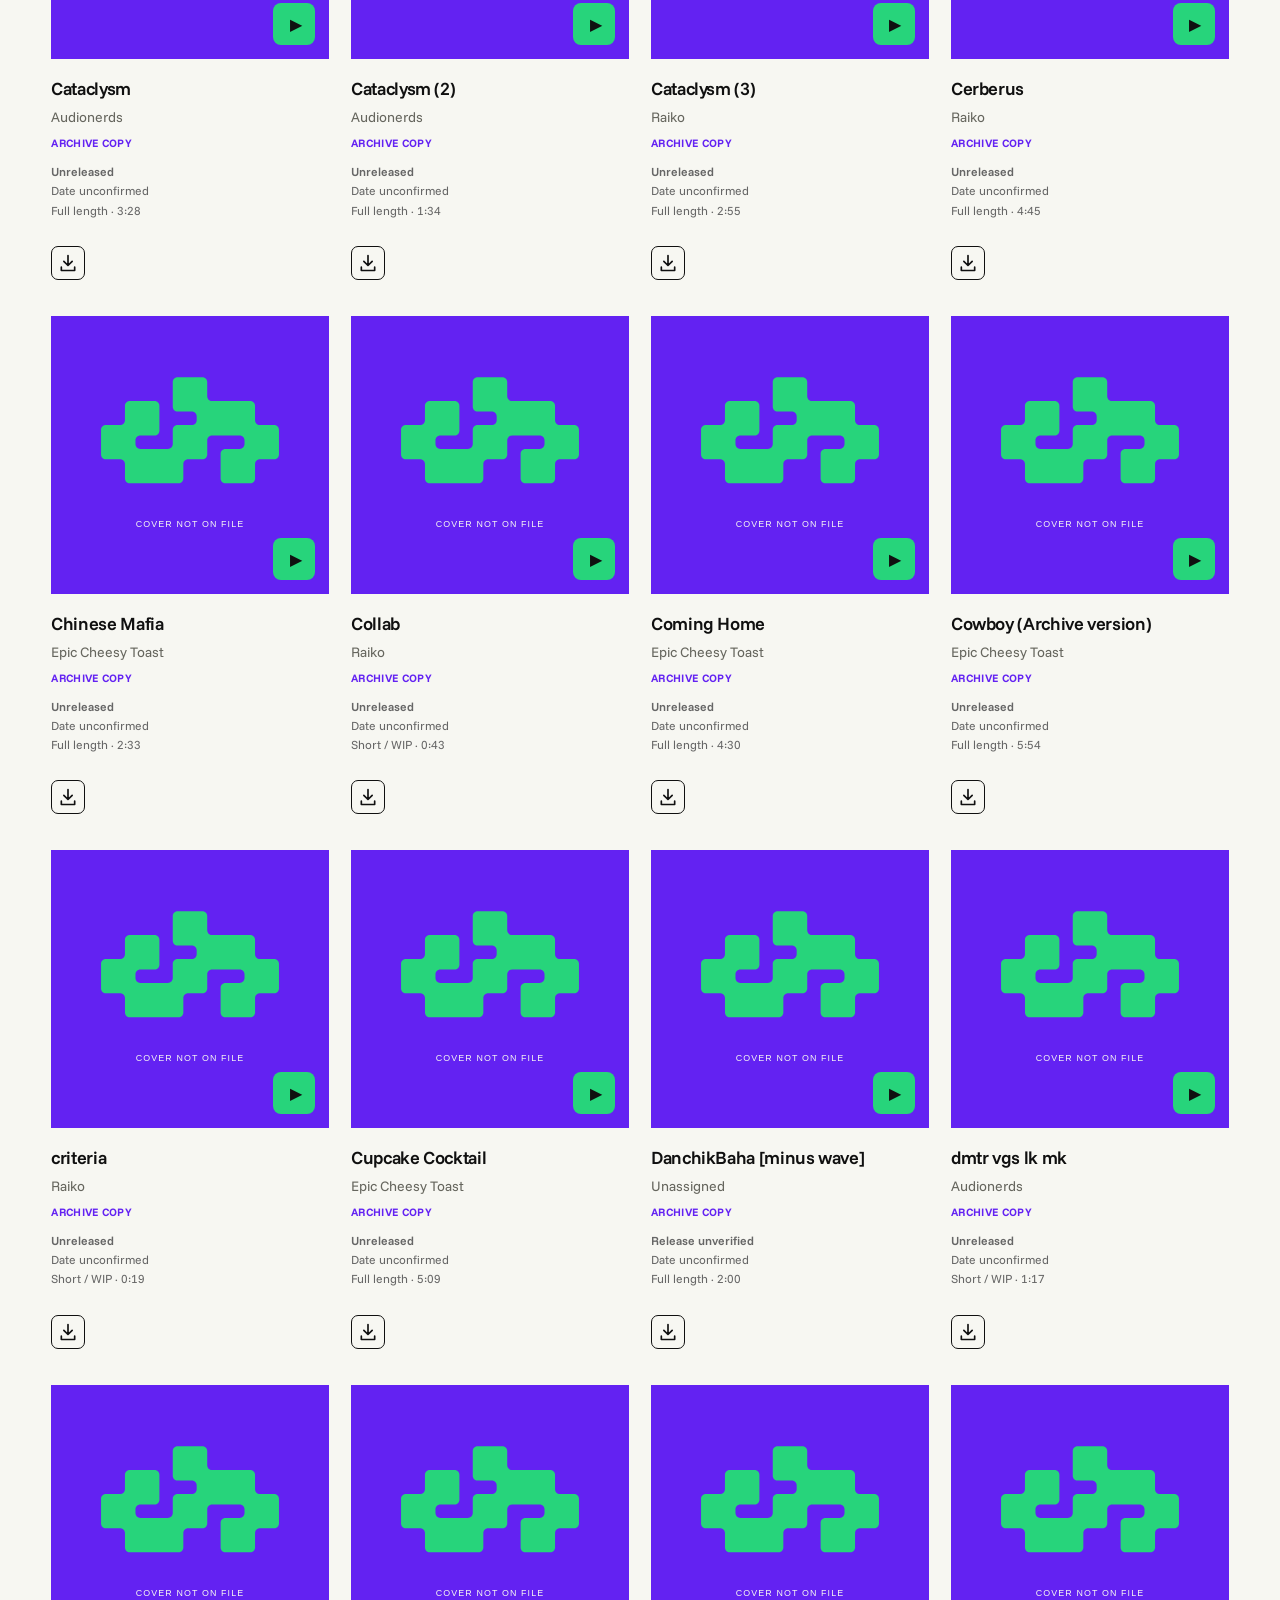
==== commit f8ffc1db: "Refresh latest release metadata" ====
--- a/discography.html
+++ b/discography.html
@@ -1,5 +1,5 @@
 <!doctype html>
-<html lang="en"><head><meta charset="utf-8"><meta name="viewport" content="width=device-width, initial-scale=1"><meta name="referrer" content="strict-origin-when-cross-origin"><meta name="theme-color" content="#6322f2"><meta name="description" content="The complete Chicken Balls discography. Explore released tracks, unofficial uploads and studio work from every chapter."><title>Discography — Chicken Balls</title><link rel="stylesheet" href="style.css?v=0e05058e1697"><link rel="stylesheet" href="music-updates.css?v=264921c4ed99"><link rel="stylesheet" href="artwork-layout.css?v=a13fa902a957"><link rel="stylesheet" href="zenyt.css?v=a82aa2917c0f"><link rel="stylesheet" href="archive.css?v=46d4344c7d3b"><link rel="stylesheet" href="floating-player.css?v=11b12157ee65"><link rel="stylesheet" href="compact-player.css?v=e9a498d72b85"><link rel="stylesheet" href="site-enhancements.css?v=86eee51b4c34"><link rel="stylesheet" href="release-player.css?v=696f92ced68b"><link rel="stylesheet" href="player-balance.css?v=326f688c9946"><link rel="preload" href="assets/fonts/ChickenBallsFont.ttf?v=d32ab66d446a" as="font" type="font/ttf" crossorigin><link rel="stylesheet" href="player-refinements.css?v=3584739a7eab"><link rel="icon" href="favicon.svg?v=6939a4829fbb"><link rel="stylesheet" href="about-updates.css?v=d195edd1bab8"><link rel="stylesheet" href="streaming-links.css?v=bbf9d5753bc1"><link rel="stylesheet" href="discography.css?v=de3d8017a100"><link rel="stylesheet" href="hero-mosaic.css?v=288f65220d61"><link rel="stylesheet" href="editorial-updates.css?v=152810400168"></head>
+<html lang="en"><head><meta charset="utf-8"><meta name="viewport" content="width=device-width, initial-scale=1"><meta name="referrer" content="strict-origin-when-cross-origin"><meta name="theme-color" content="#6322f2"><meta name="description" content="The complete Chicken Balls discography. Explore released tracks, unofficial uploads and studio work from every chapter."><title>Discography — Chicken Balls</title><link rel="stylesheet" href="style.css?v=0e05058e1697"><link rel="stylesheet" href="music-updates.css?v=264921c4ed99"><link rel="stylesheet" href="artwork-layout.css?v=a13fa902a957"><link rel="stylesheet" href="zenyt.css?v=a82aa2917c0f"><link rel="stylesheet" href="archive.css?v=46d4344c7d3b"><link rel="stylesheet" href="floating-player.css?v=11b12157ee65"><link rel="stylesheet" href="compact-player.css?v=e9a498d72b85"><link rel="stylesheet" href="site-enhancements.css?v=86eee51b4c34"><link rel="stylesheet" href="release-player.css?v=696f92ced68b"><link rel="stylesheet" href="player-balance.css?v=326f688c9946"><link rel="preload" href="assets/fonts/ChickenBallsFont.ttf?v=d32ab66d446a" as="font" type="font/ttf" crossorigin><link rel="stylesheet" href="player-refinements.css?v=3584739a7eab"><link rel="icon" href="favicon.svg?v=6939a4829fbb"><link rel="stylesheet" href="about-updates.css?v=d195edd1bab8"><link rel="stylesheet" href="streaming-links.css?v=bbf9d5753bc1"><link rel="stylesheet" href="discography.css?v=de3d8017a100"><link rel="stylesheet" href="hero-mosaic.css?v=7d8388c81401"><link rel="stylesheet" href="editorial-updates.css?v=152810400168"></head>
 <body data-page="discography"><a class="skip" href="#music">Skip to music</a><header><a class="wordmark" href="index.html#top" aria-label="Chicken Balls home"><img class="brand-symbol" src="assets/chicken-balls-logo-purple.svg?v=69ef0edc38bc" alt=""></a><nav aria-label="Main navigation"><a href="discography.html" aria-current="page">MUSIC</a><a href="index.html#people">ABOUT US</a></nav></header>
 <section class="listening-room" aria-label="Music player" id="listening-room"><div class="now-playing"><span class="eyebrow">ON THE DECK</span><div><h3 id="playing-title">generic indie pop song</h3><p id="playing-artist">peacepipe04</p></div><p id="player-status" role="status" aria-live="polite">Press play to listen here.</p><div class="player-actions"><button id="audio-mode" hidden aria-pressed="false">ARCHIVE AUDIO</button><button id="soundcloud-mode" hidden aria-pressed="false">SOUNDCLOUD</button><button id="youtube-mode" class="active" aria-pressed="true">YOUTUBE</button><button id="spotify-mode" hidden aria-pressed="false">SPOTIFY</button><a id="original-track" href="https://music.youtube.com/watch?v=oasfLfWYgTo" target="_blank" rel="noopener">OPEN ORIGINAL</a></div></div><div class="player-screen"><div id="youtube-player"></div></div></section>
 <main id="top"><section class="music discography-page" id="music" aria-labelledby="discography-title"><div class="section-heading"><div><a class="text-link back-home" href="index.html">BACK TO HOME</a><h1 id="discography-title">Our music</h1><p>Releases, remixes, experiments. Every chapter in one place.</p></div></div><div class="archive-heading"><span id="total-count"></span></div><div class="archive-controls"><div class="filters" role="group" aria-label="Filter artist"><button class="active" data-filter="All" aria-pressed="true">ALL MUSIC</button><button data-filter="peacepipe04" aria-pressed="false">PEACEPIPE04</button><button data-filter="Fetch Quest" aria-pressed="false">FETCH QUEST</button><button data-filter="Audionerds" aria-pressed="false">AUDIONERDS</button><button data-filter="Epic Cheesy Toast" aria-pressed="false">EPIC CHEESY TOAST</button><button data-filter="Raiko" aria-pressed="false">RAIKO</button><button data-filter="Unassigned" aria-pressed="false">STUDIO FILES</button></div><label class="search"><span class="sr-only">Search tracks</span><input id="search" type="search" placeholder="Find a track…"></label></div><div class="discography-options"><label>Release status<select id="release-filter"><option value="all">All music</option><option value="official">Released</option><option value="unofficial">Unreleased</option><option value="unverified">Release unverified</option></select></label><label>Track length<select id="length-filter"><option value="all">All lengths</option><option value="full">Full length · 90 sec or more</option><option value="wip">Short / WIP · under 90 sec</option><option value="unknown">Length unverified</option></select></label><label>Sort tracks<select id="sort-tracks"><option value="newest">Newest first</option><option value="oldest">Oldest first</option><option value="artist-asc">Artist · A–Z</option><option value="name-asc">Name · A–Z</option><option value="name-desc">Name · Z–A</option></select></label><button id="reset-filters" type="button">RESET FILTERS</button></div><p class="archive-note">Released tracks have verified store listings. Unreleased tracks are confirmed unofficial uploads; other tracks are marked release unverified. Short / WIP includes audio under 90 seconds. Dates for unofficial tracks refer to their uploads.</p><div class="list-header" aria-hidden="true"><span>TRACK / ARTIST</span><span>RELEASE / LENGTH</span><span>LISTEN</span></div><div id="tracks"></div><p id="results-status" class="results-status" role="status" aria-live="polite"></p><noscript><p>Please enable JavaScript to search the full discography and use the music player.</p></noscript></section></main><footer><a class="wordmark" href="index.html#top"><img class="brand-symbol" src="assets/chicken-balls-logo.svg?v=6939a4829fbb" alt=""><span class="brand-name">CHICKEN<br>BALLS</span></a><span>INDEPENDENT ELECTRONIC MUSIC</span><a href="#top">BACK TO TOP</a><span>© <span id="year">2026</span> CHICKEN BALLS</span></footer><script src="catalog.js?v=4508d2b23adc"></script><script src="artwork.js?v=73d5e56d52cf"></script><script src="catalog-tools.js?v=3ba21516ba80"></script><script src="platform-icons.js?v=7972b5b67f4c"></script><script src="release-groups.js?v=d557bcf7e37b"></script><script src="app.js?v=d480d52c79ba"></script><script src="player.js?v=525d32bf2590"></script><script src="floating-player.js?v=1da1b9b3c360"></script><script src="site-enhancements.js?v=4034faf7898a"></script><script src="latest-release.js?v=0b86e10e314b"></script><script src="release-player.js?v=3616f842eef4"></script><script src="player-scrubber.js?v=312efe061540"></script><script src="streaming-links.js?v=ffabb229e06c"></script><script src="navigation.js?v=997185ebb4bf"></script><script src="hero-mosaic.js?v=e9b420a4886f"></script></body></html>
--- a/hero-mosaic.css
+++ b/hero-mosaic.css
@@ -40,3 +40,5 @@
  .hero.has-mosaic .hero-visualizer-selector{top:auto;bottom:12px;right:var(--page-gutter,4%);padding:6px 8px}
 }
 
+
+@media(max-width:700px){.hero-bottom .desktop-artist-break{display:none}}
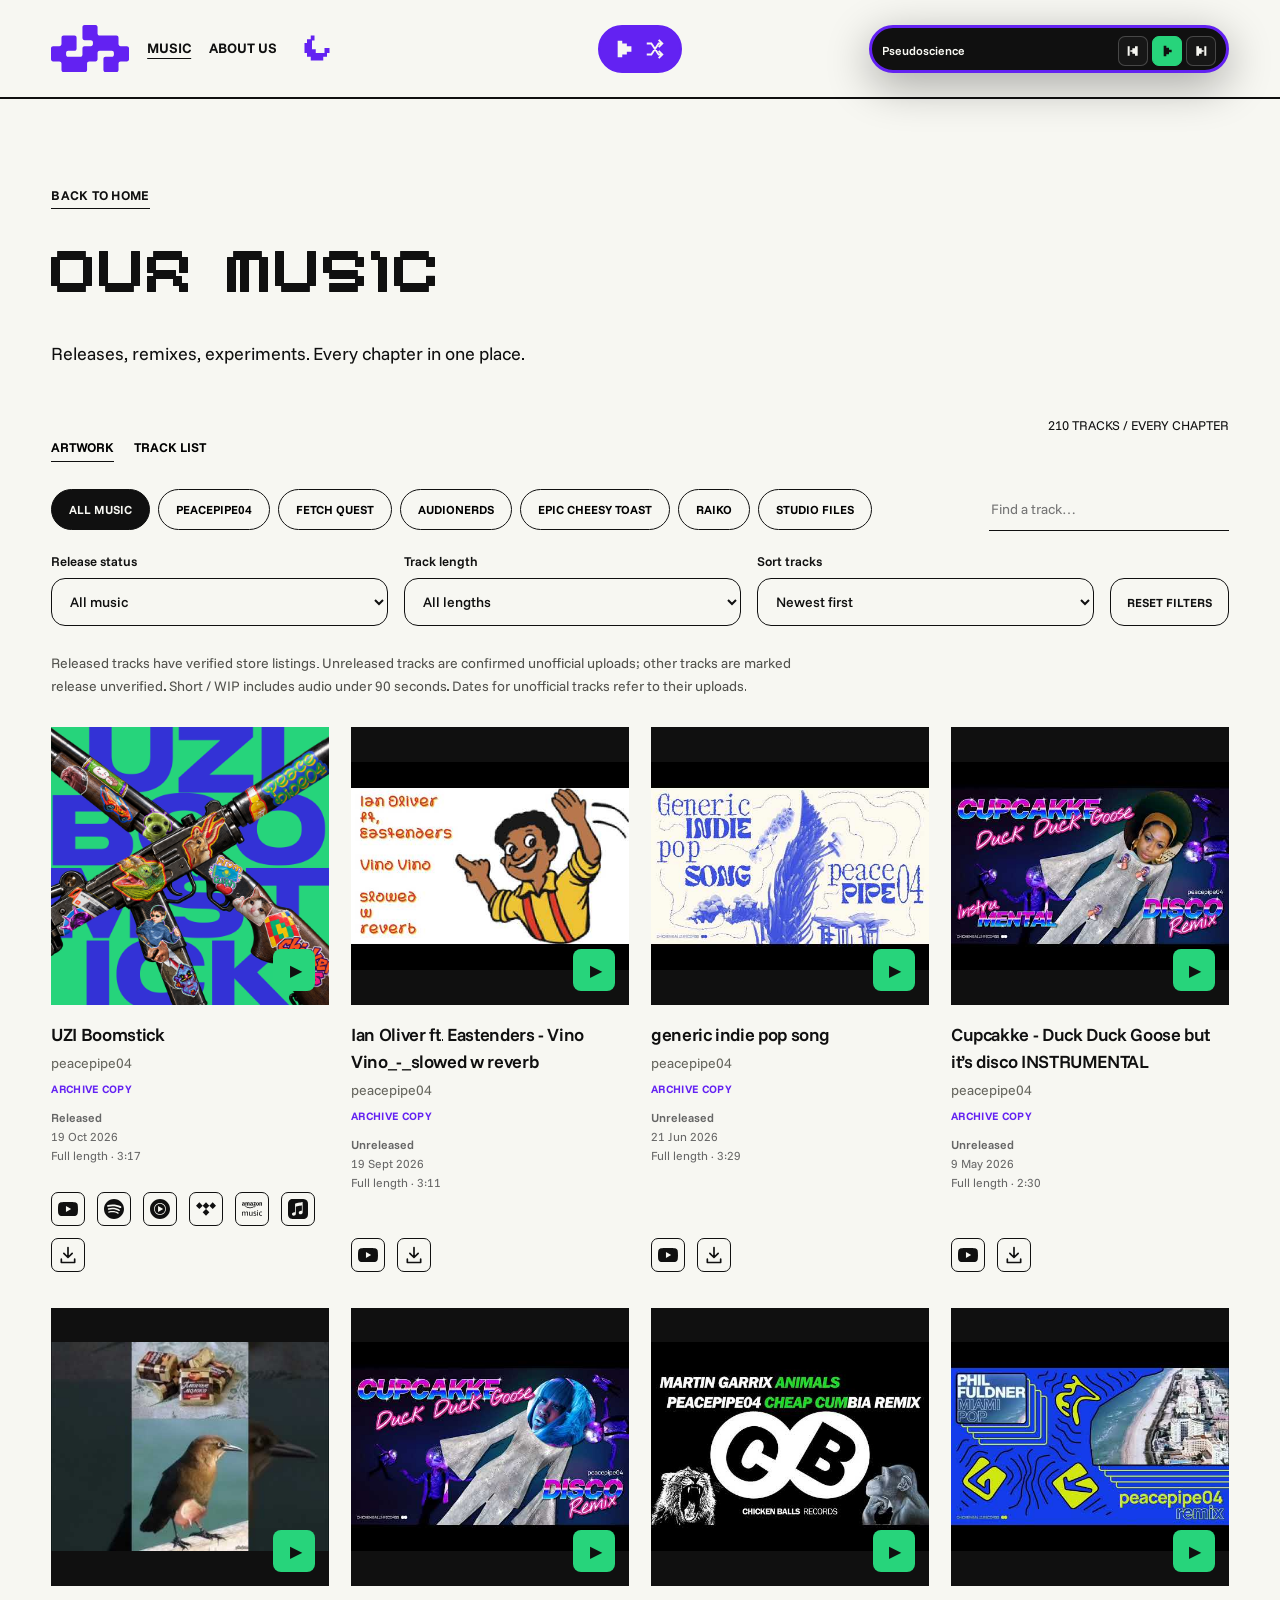
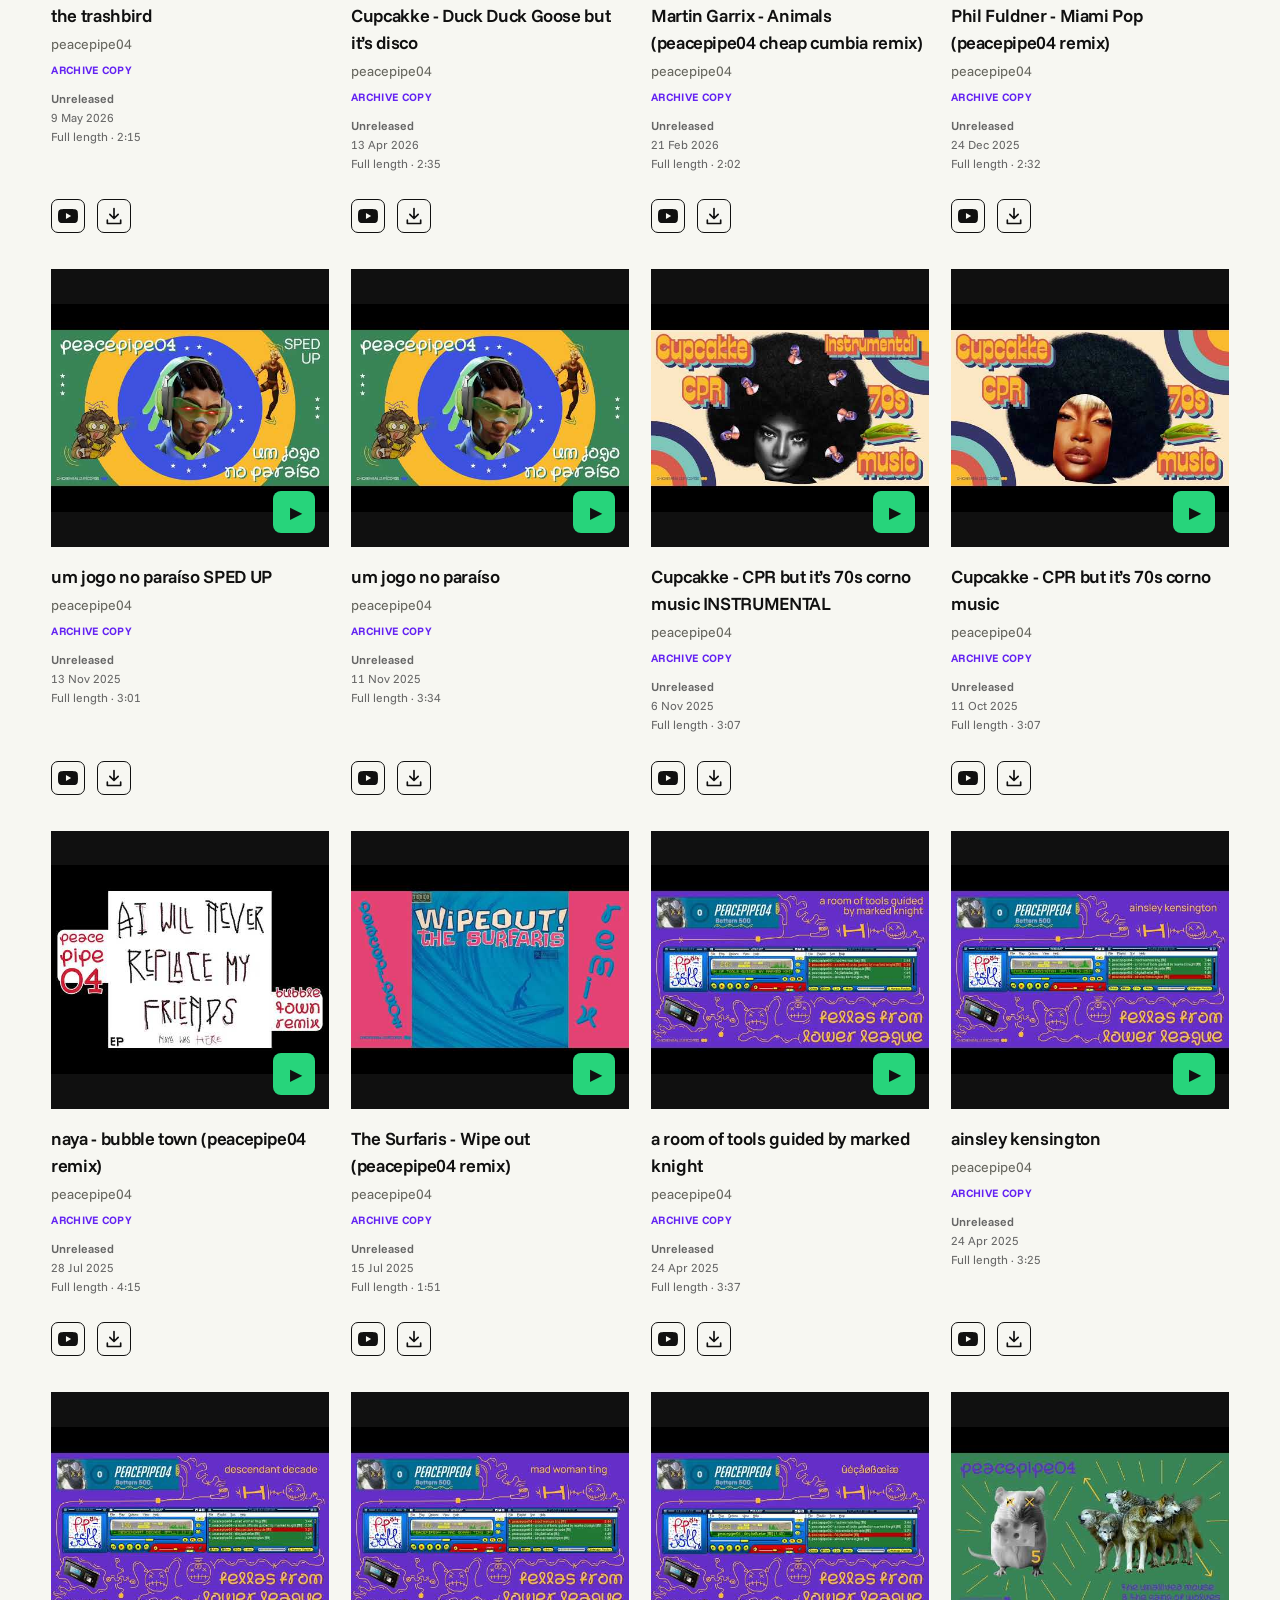
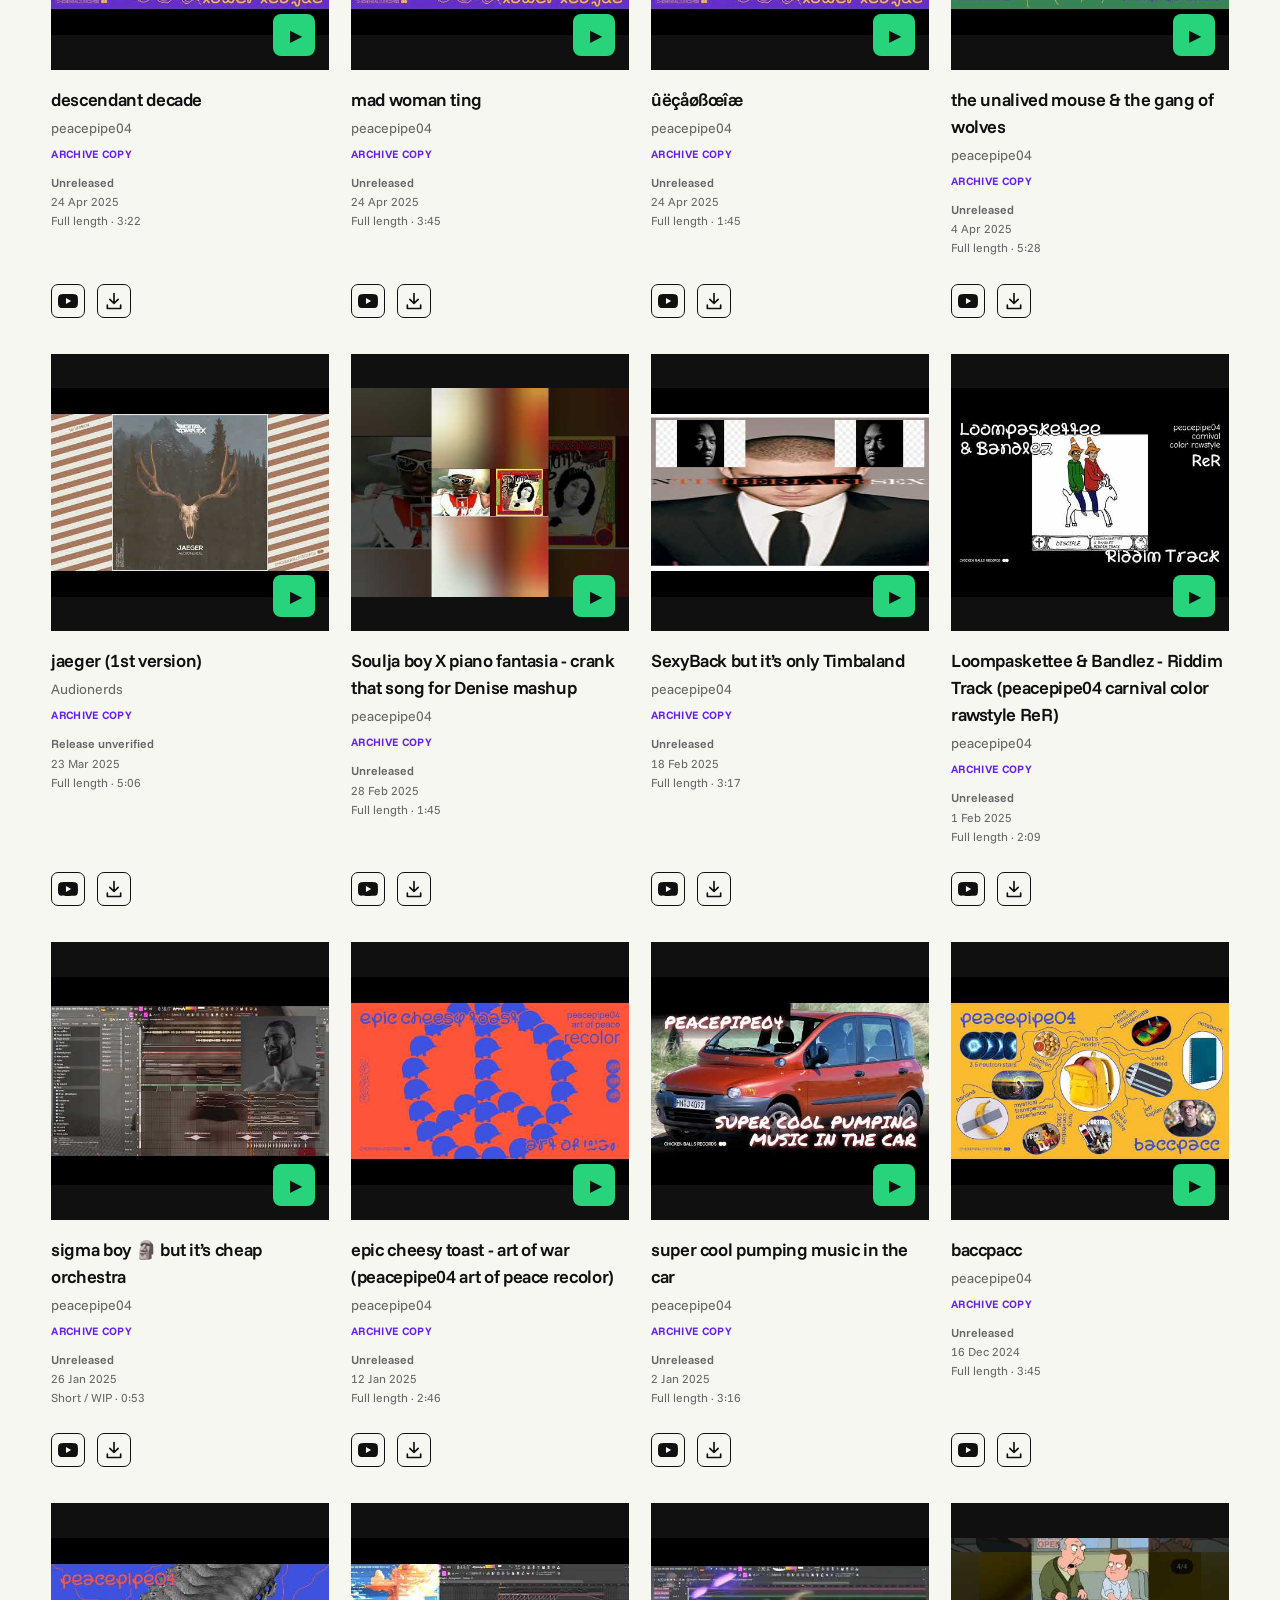
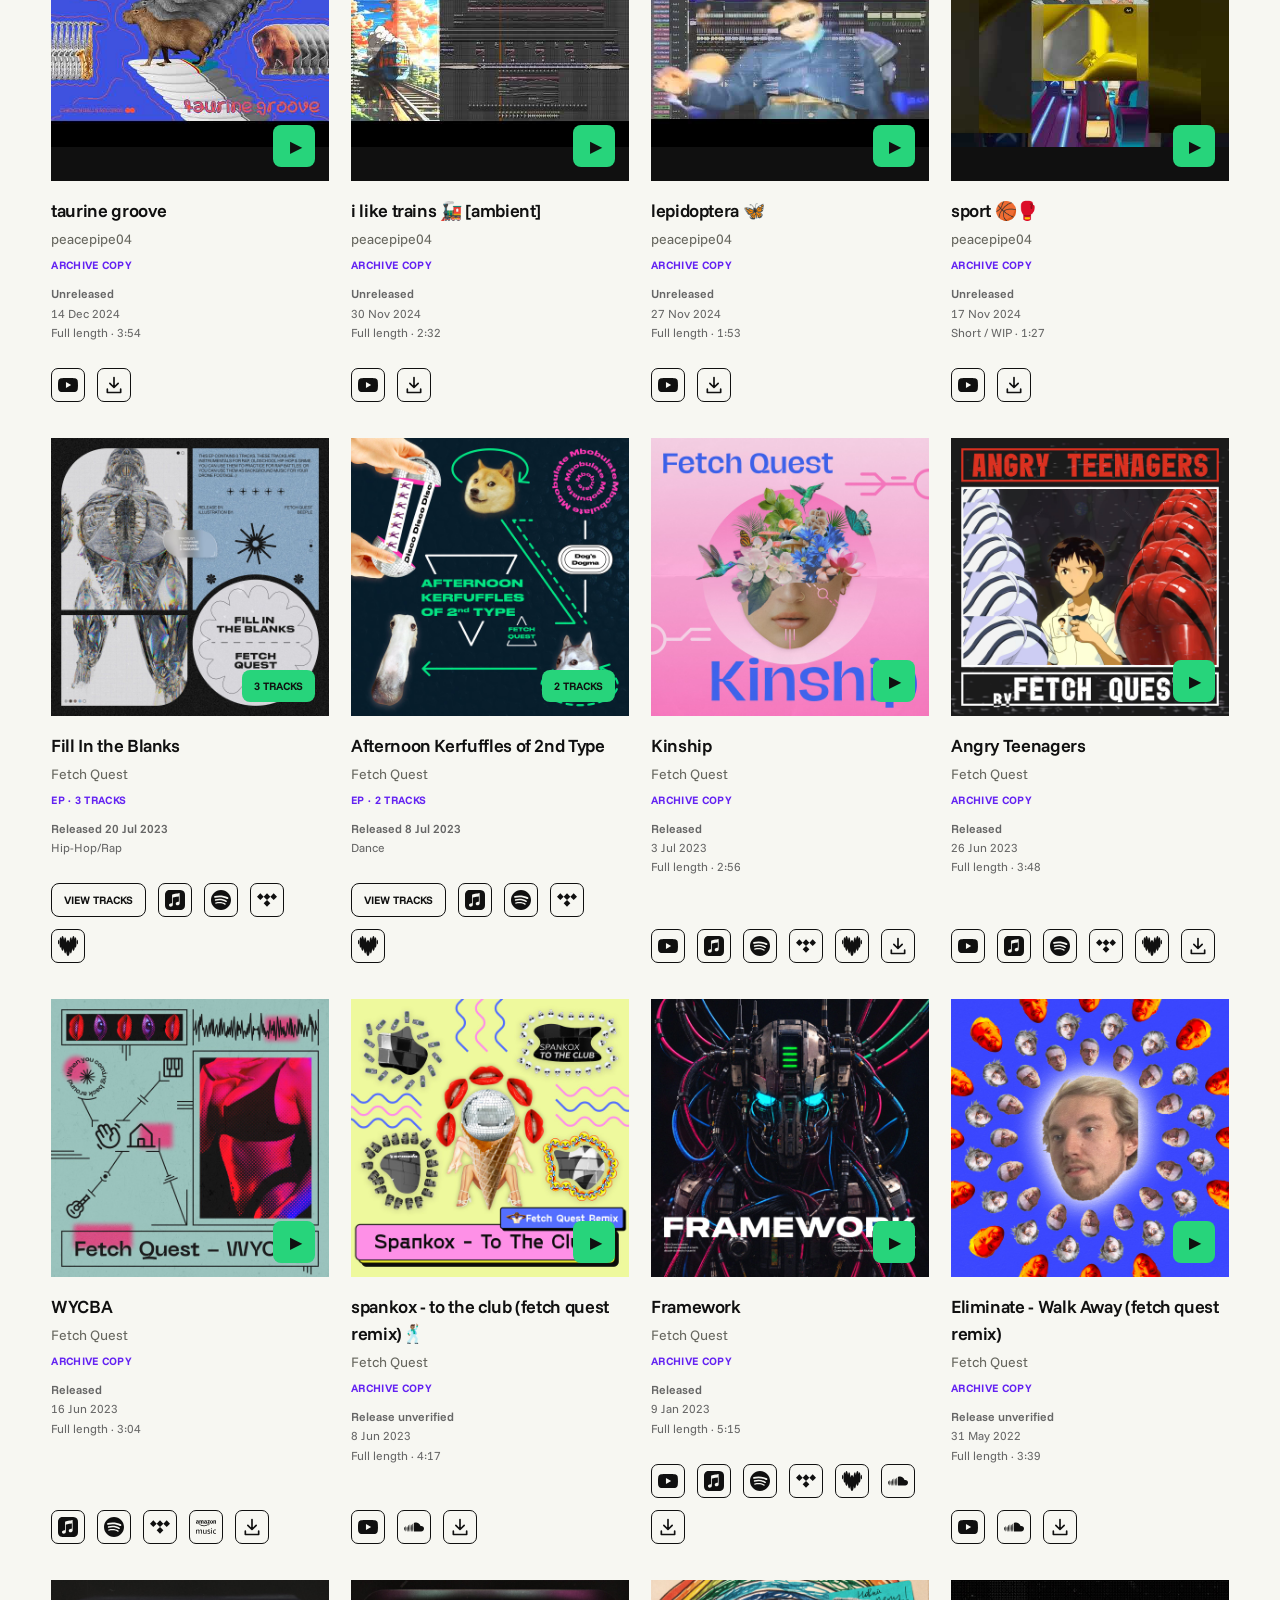
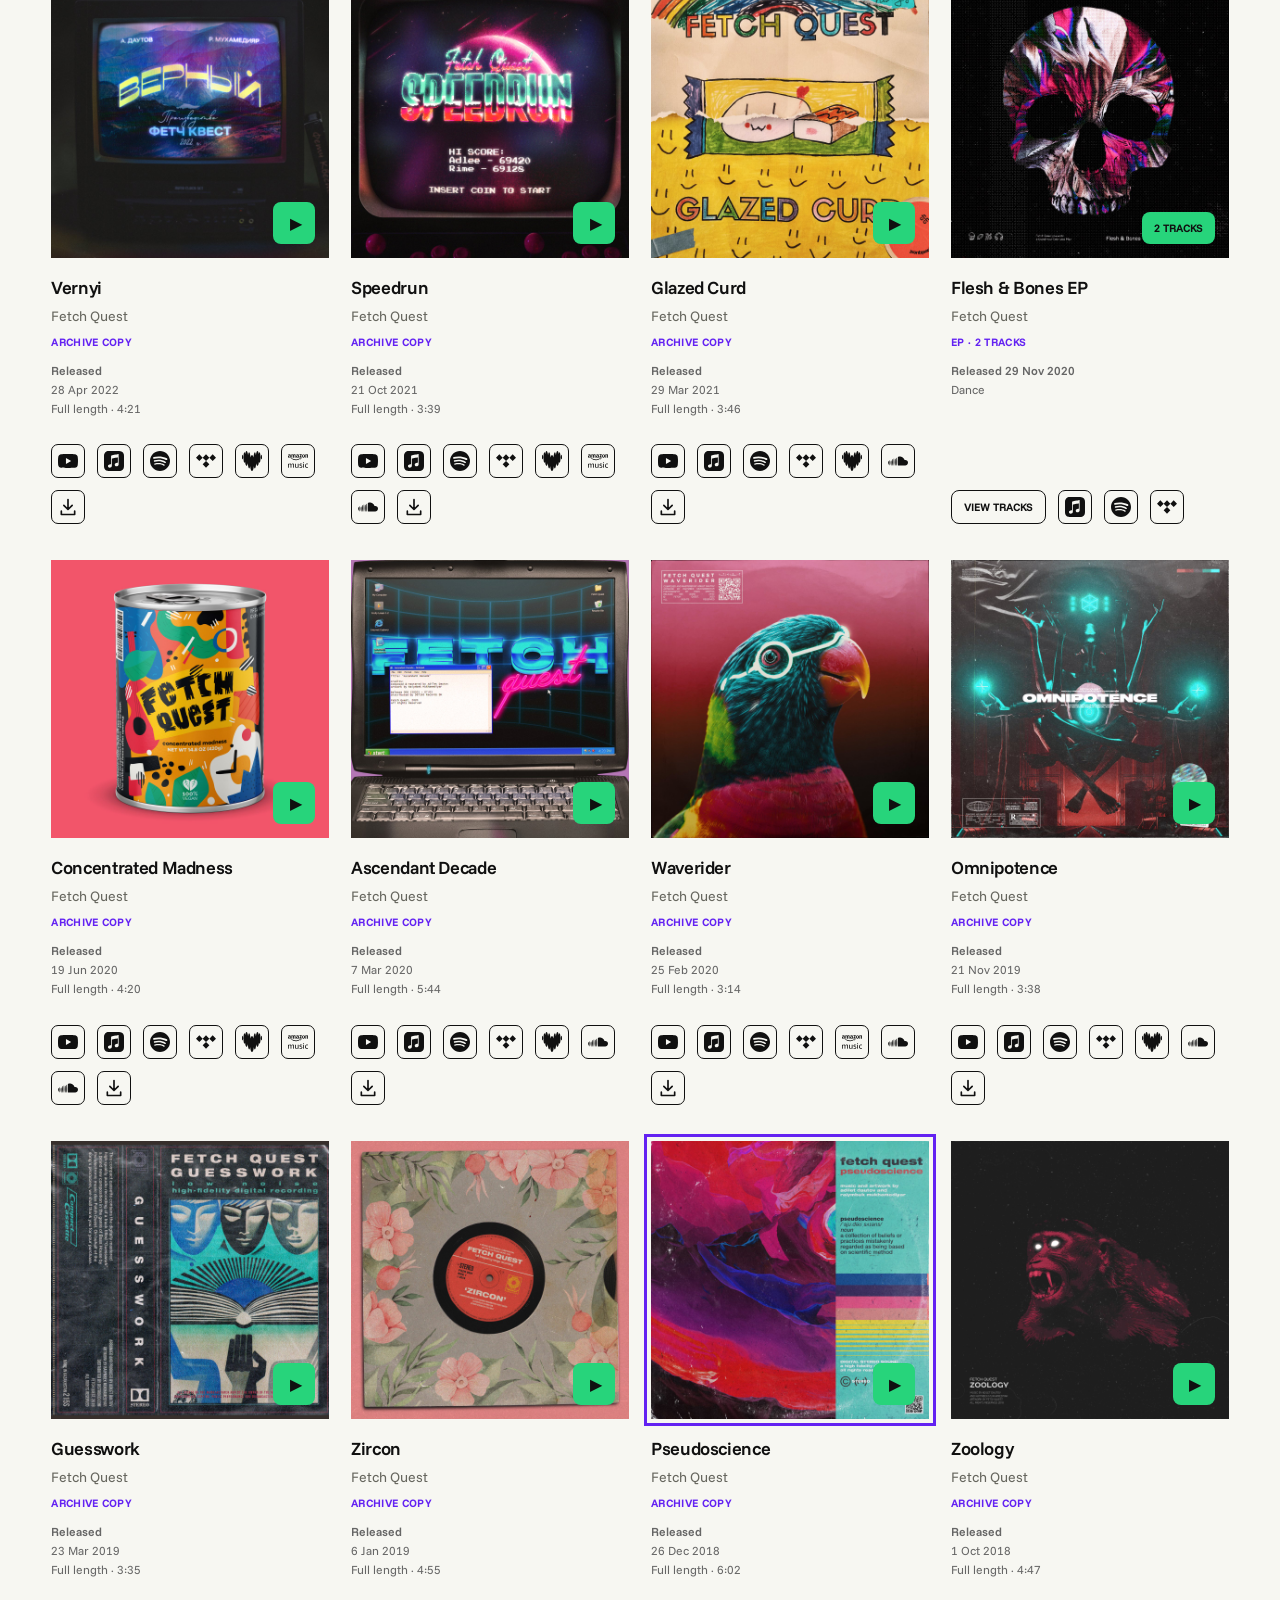
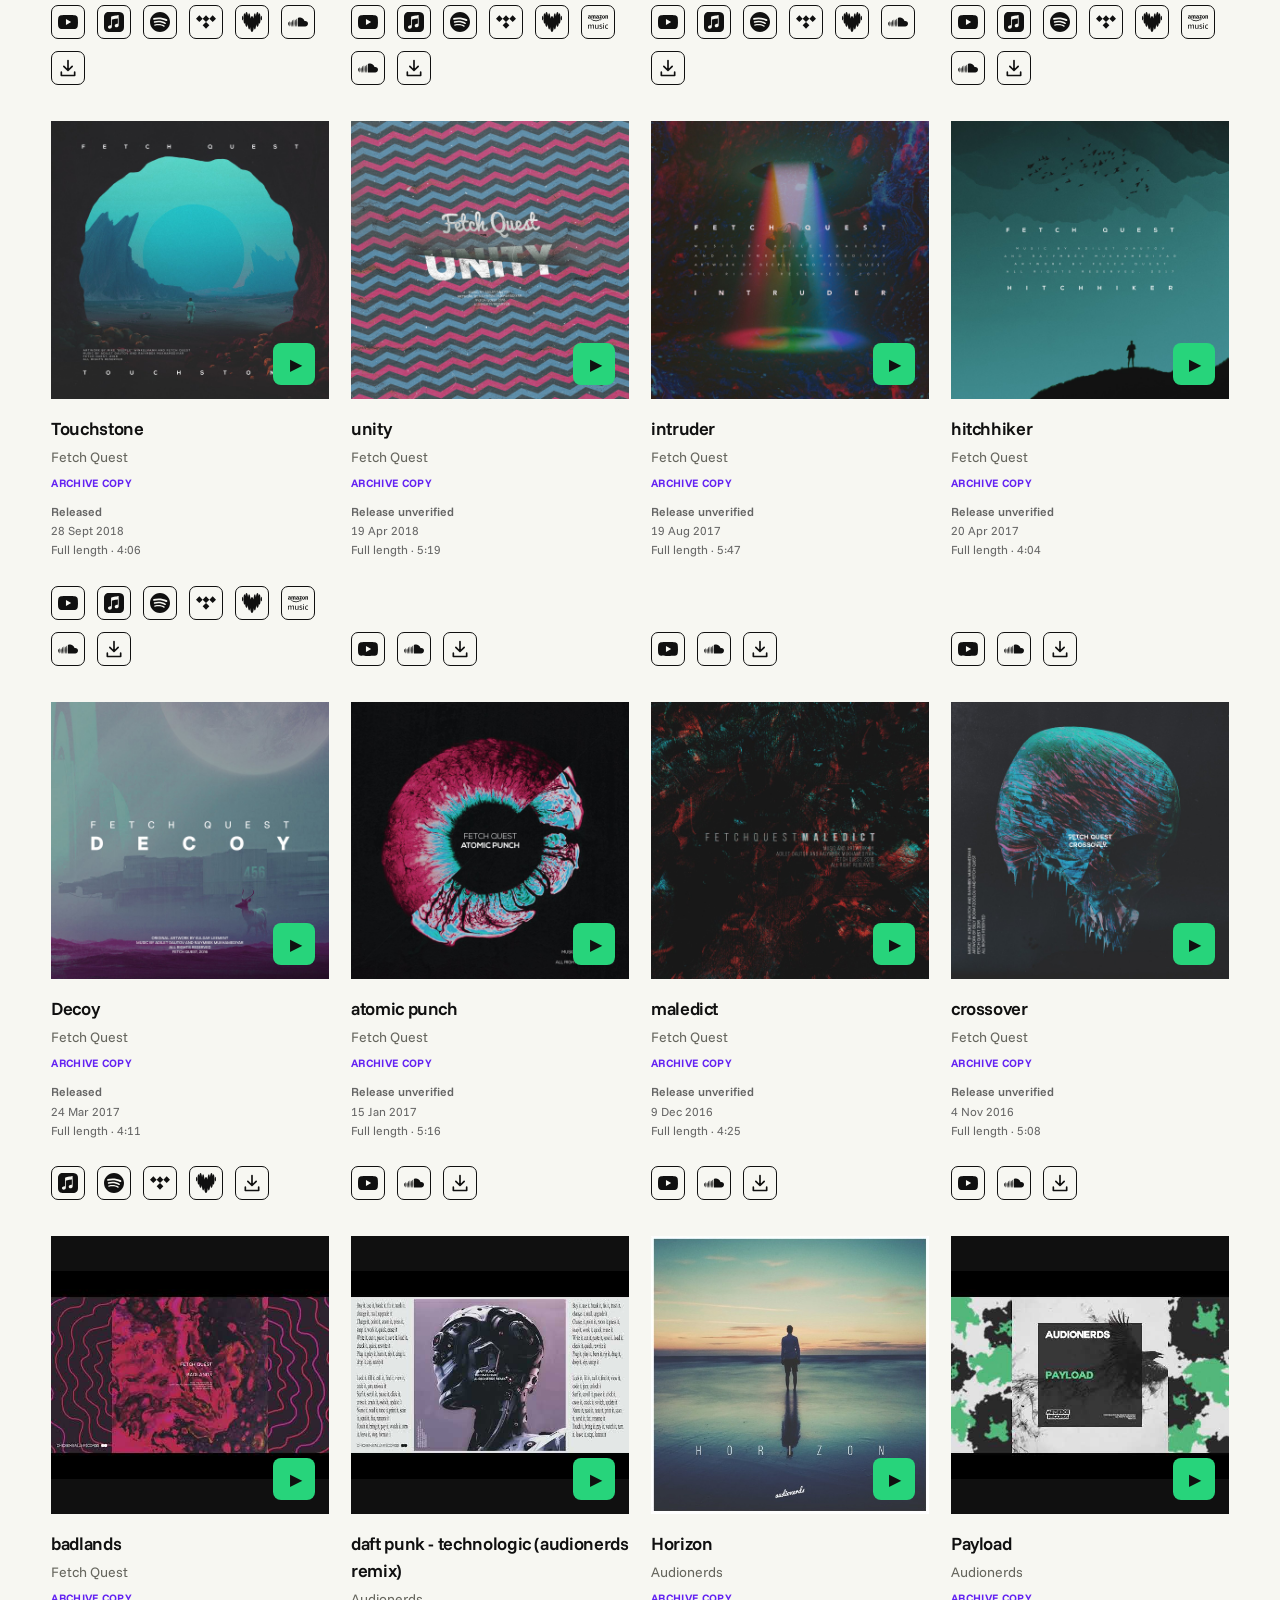
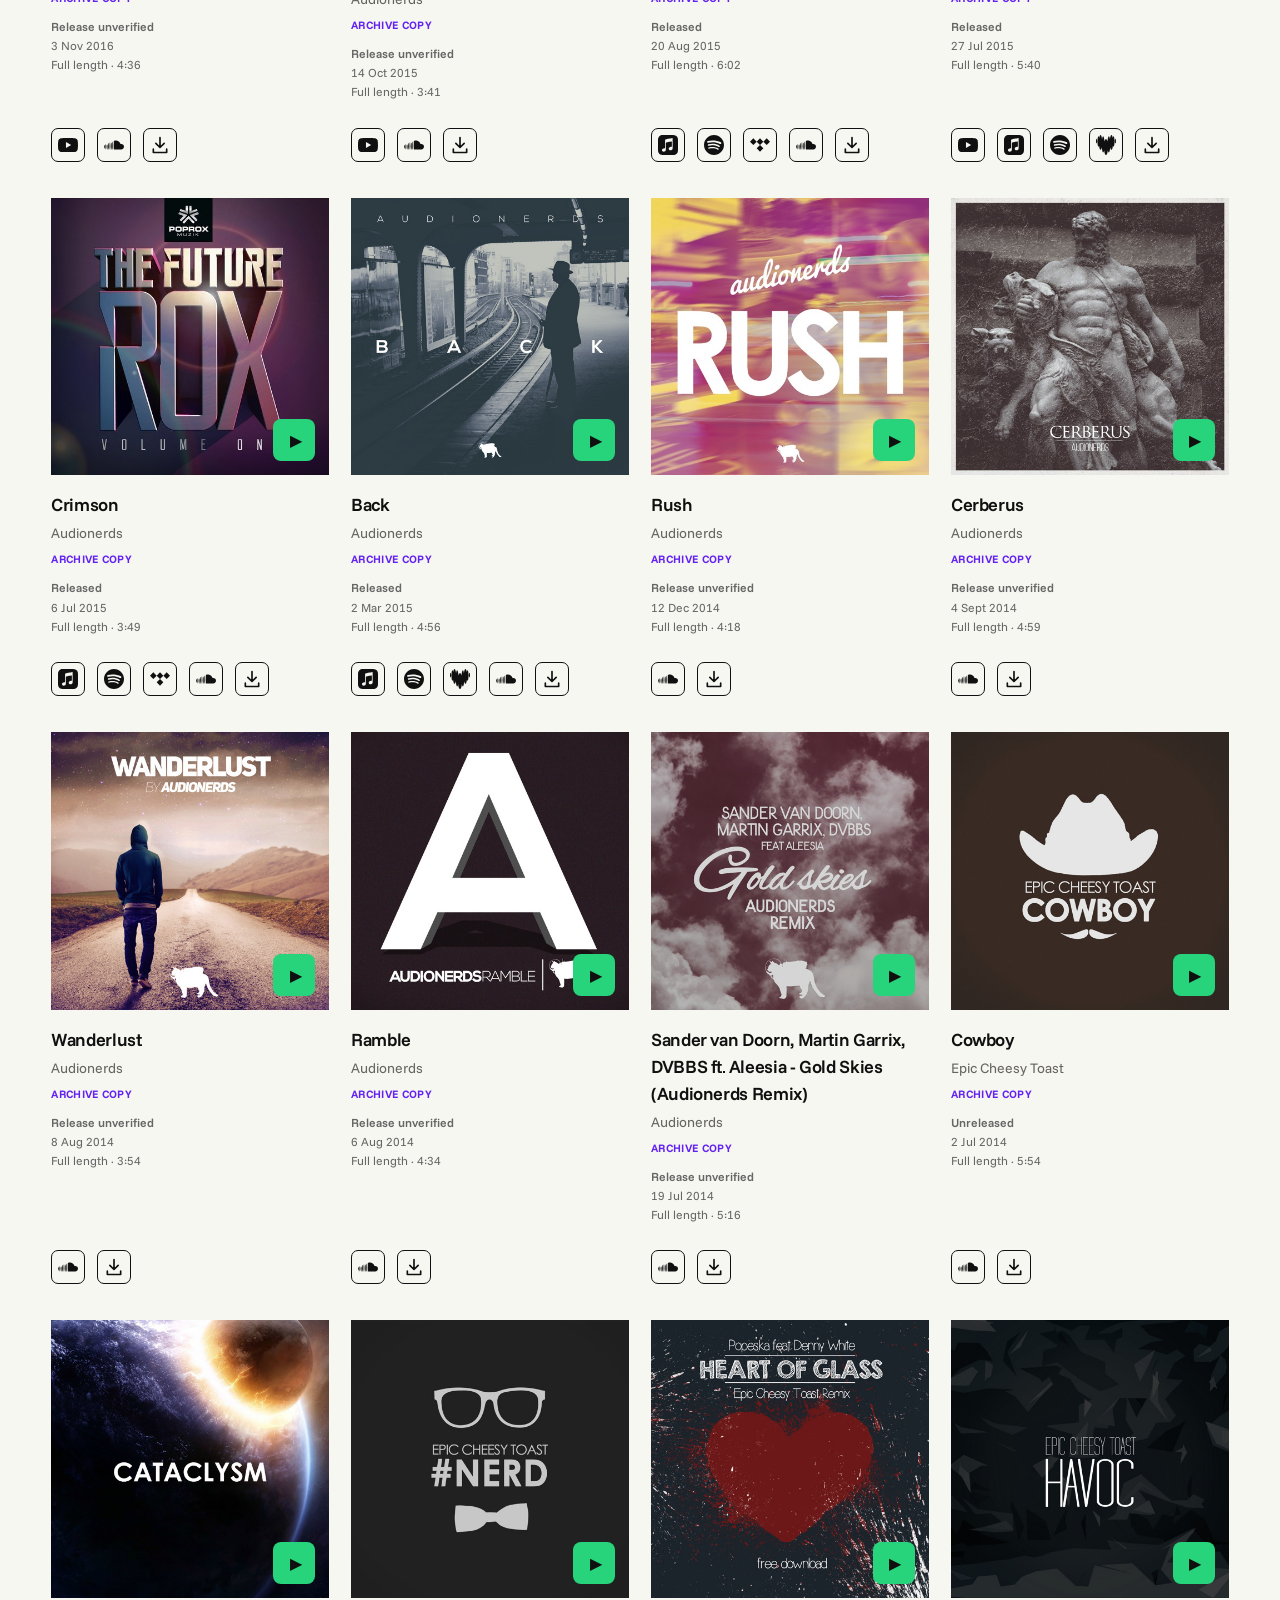
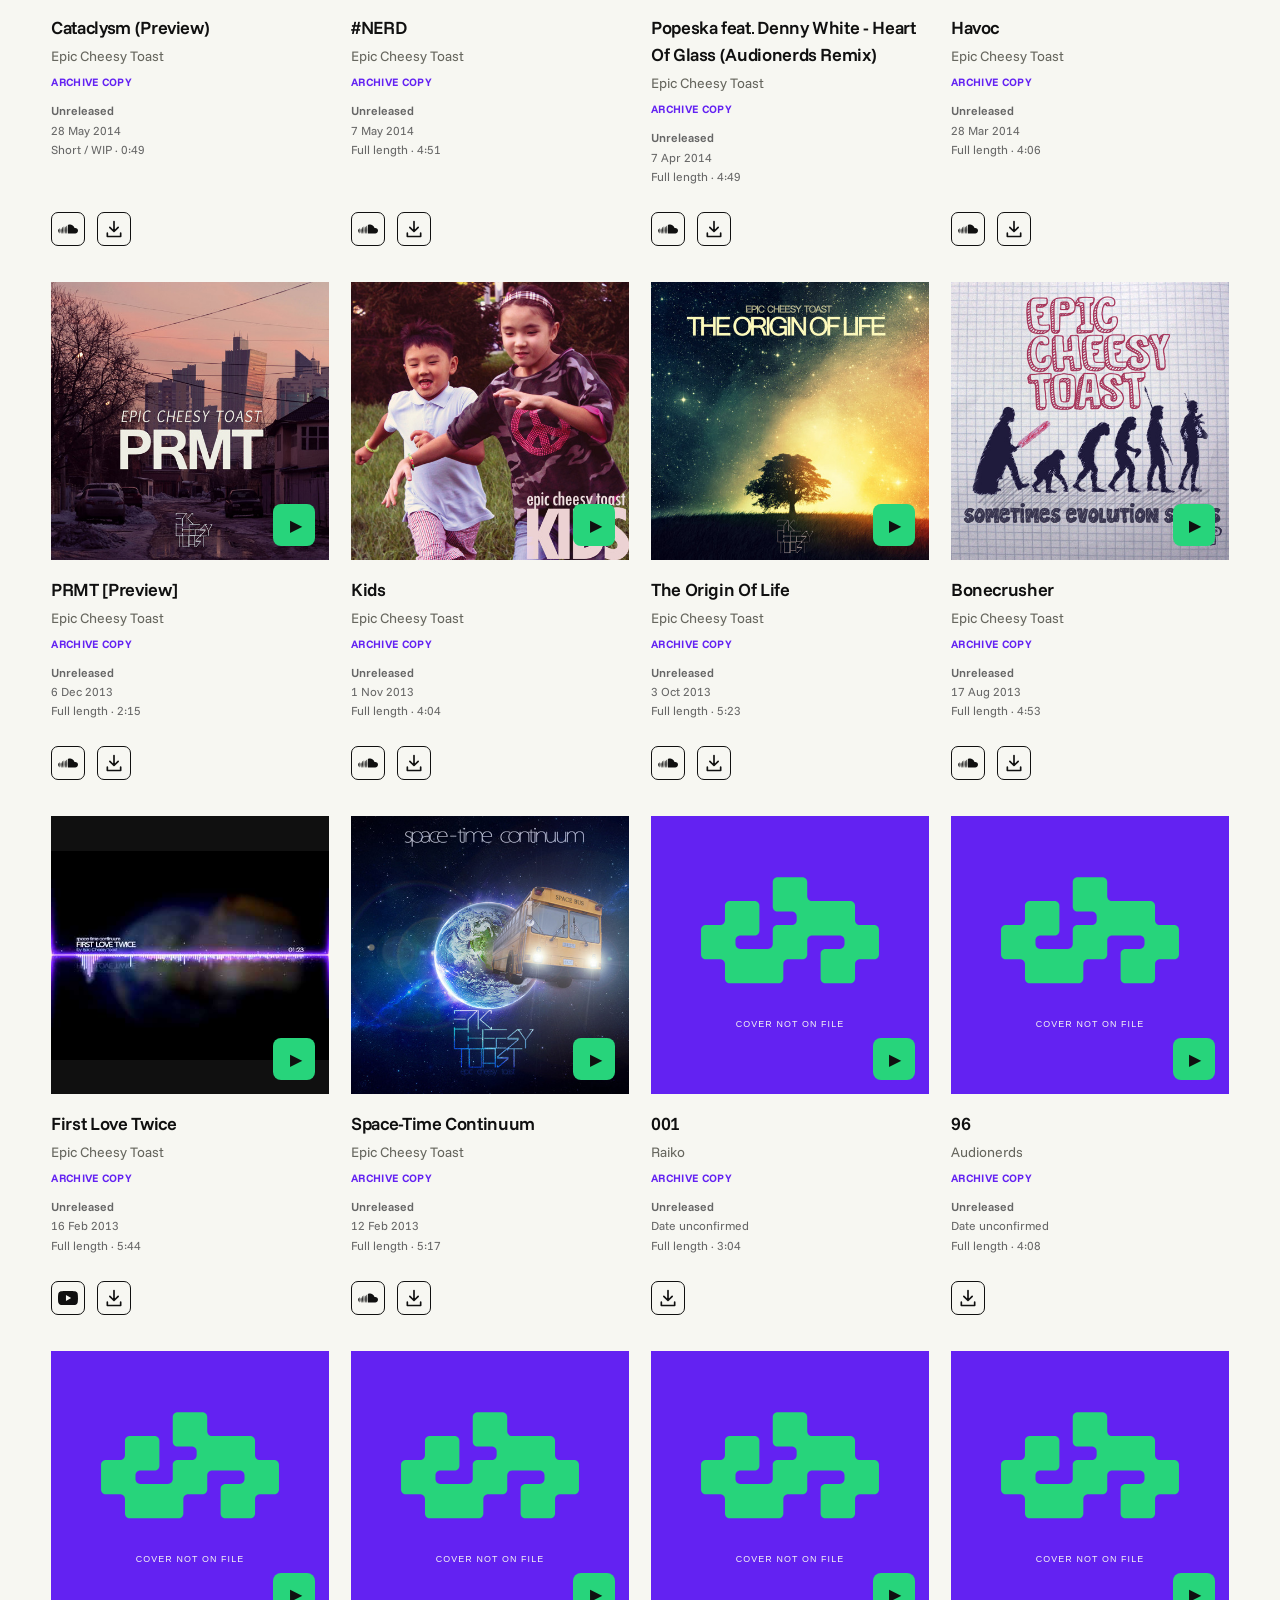
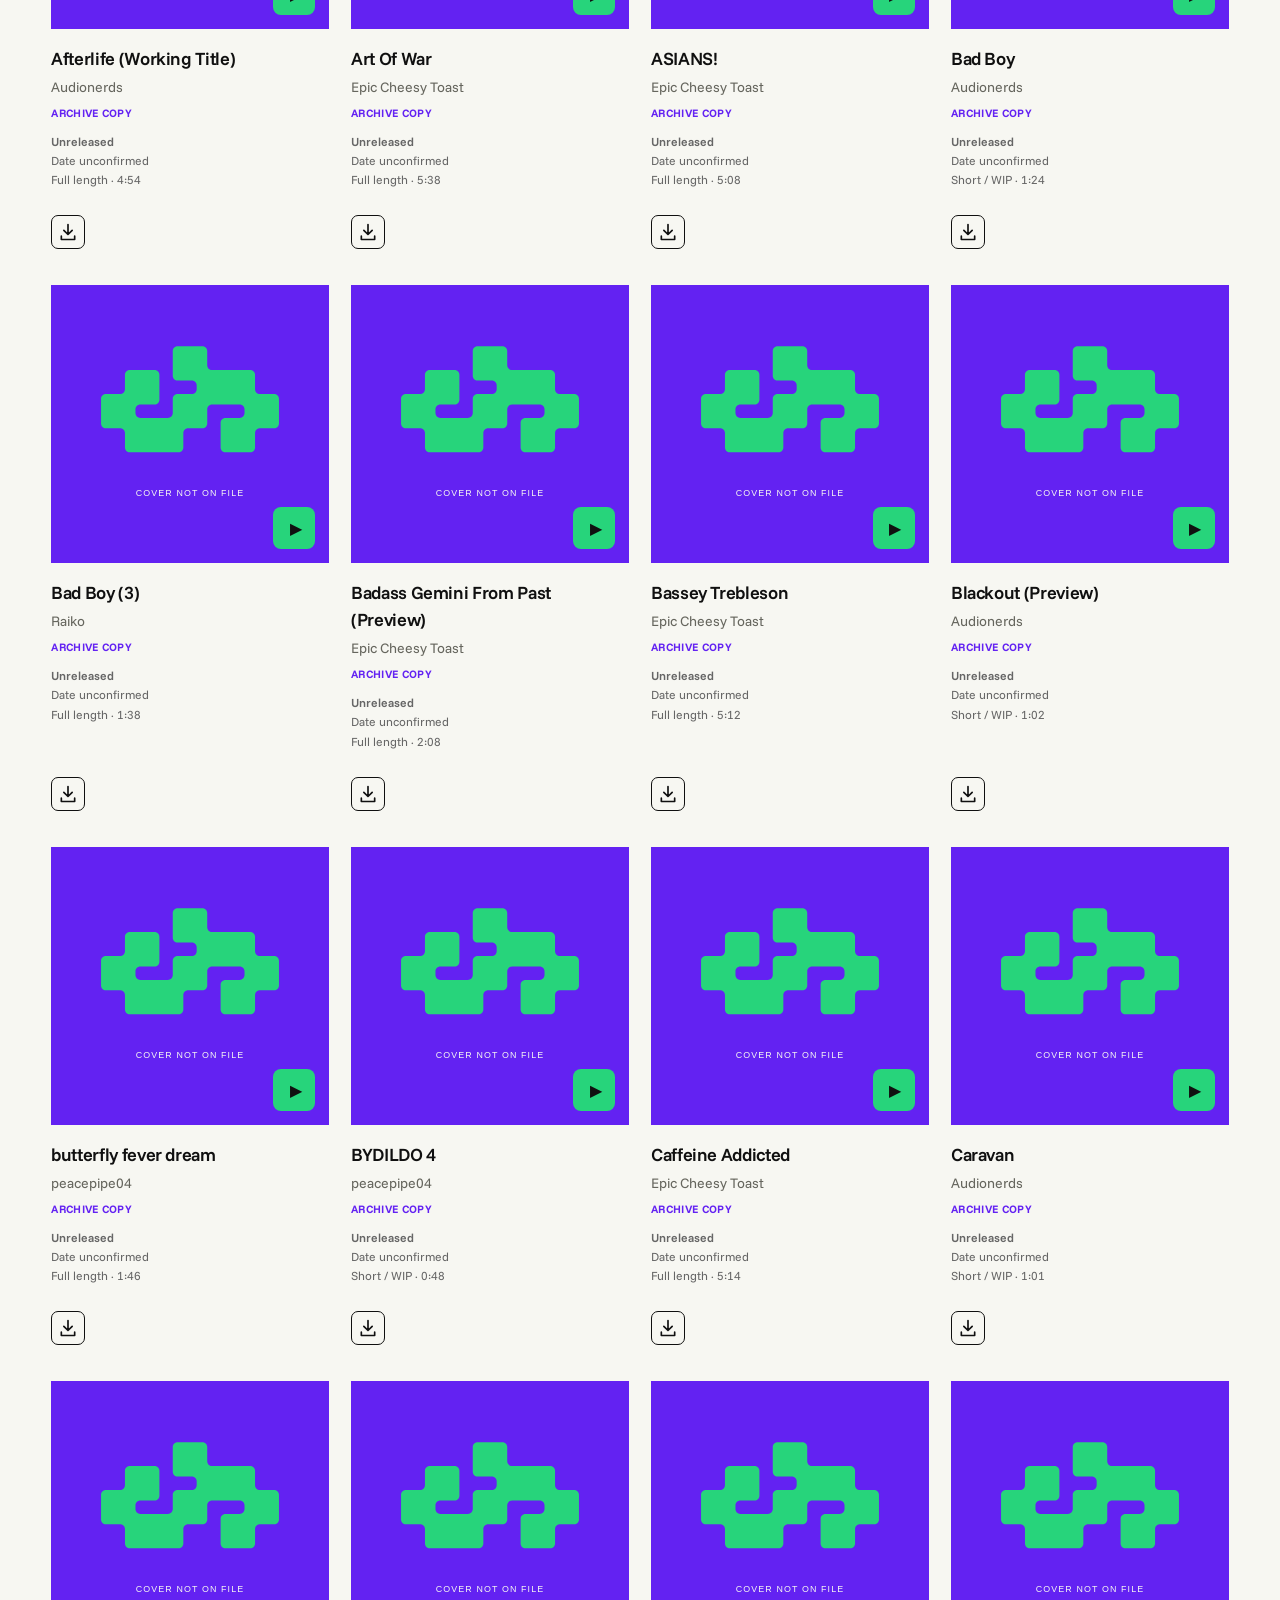
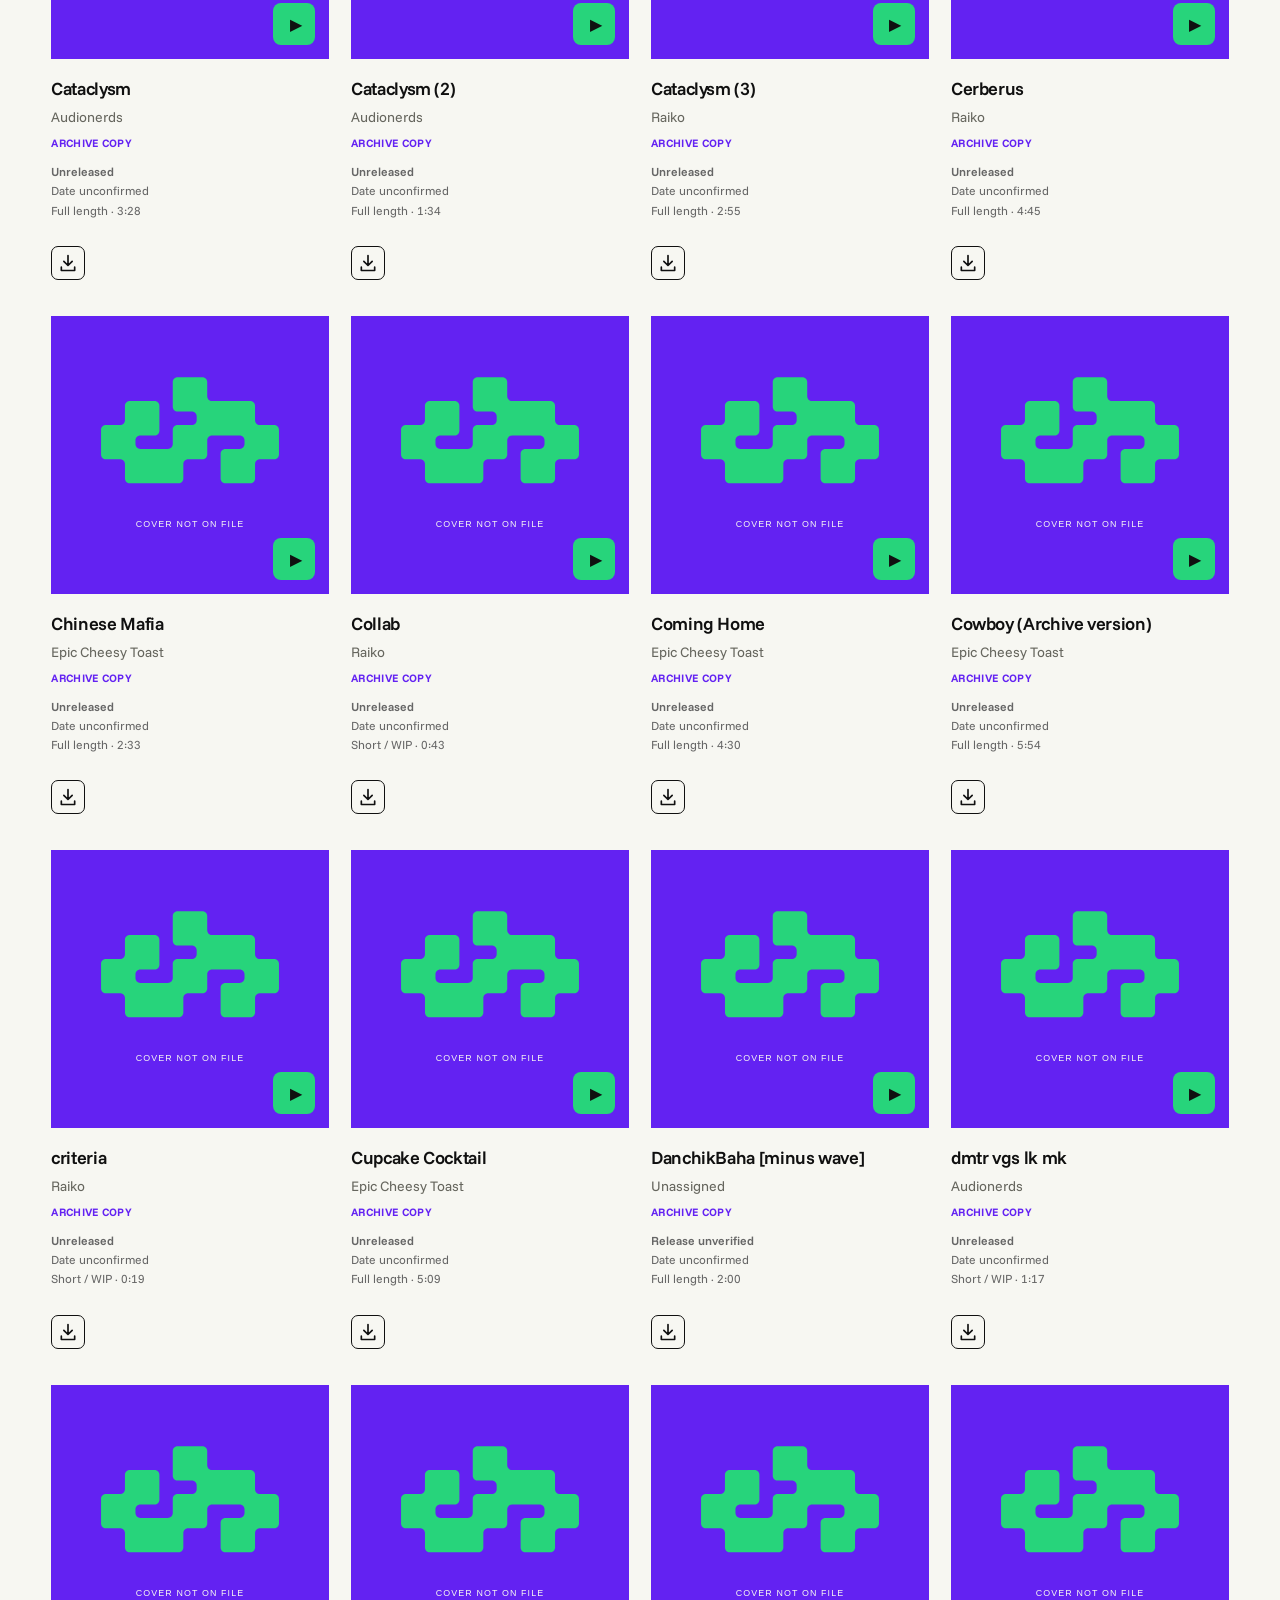
==== commit 11e89cbe: "Dock the compact player, animate expansion, add artwork zoom and shorten the mobile hero" ====
--- a/discography.html
+++ b/discography.html
@@ -1,5 +1,5 @@
 <!doctype html>
-<html lang="en"><head><meta charset="utf-8"><meta name="viewport" content="width=device-width, initial-scale=1"><meta name="referrer" content="strict-origin-when-cross-origin"><meta name="theme-color" content="#6322f2"><meta name="description" content="The complete Chicken Balls discography. Explore released tracks, unofficial uploads and studio work from every chapter."><title>Discography — Chicken Balls</title><link rel="stylesheet" href="style.css?v=0e05058e1697"><link rel="stylesheet" href="music-updates.css?v=264921c4ed99"><link rel="stylesheet" href="artwork-layout.css?v=a13fa902a957"><link rel="stylesheet" href="zenyt.css?v=a82aa2917c0f"><link rel="stylesheet" href="archive.css?v=46d4344c7d3b"><link rel="stylesheet" href="floating-player.css?v=11b12157ee65"><link rel="stylesheet" href="compact-player.css?v=e9a498d72b85"><link rel="stylesheet" href="site-enhancements.css?v=86eee51b4c34"><link rel="stylesheet" href="release-player.css?v=696f92ced68b"><link rel="stylesheet" href="player-balance.css?v=326f688c9946"><link rel="preload" href="assets/fonts/ChickenBallsFont.ttf?v=d32ab66d446a" as="font" type="font/ttf" crossorigin><link rel="stylesheet" href="player-refinements.css?v=3584739a7eab"><link rel="icon" href="favicon.svg?v=6939a4829fbb"><link rel="stylesheet" href="about-updates.css?v=d195edd1bab8"><link rel="stylesheet" href="streaming-links.css?v=bbf9d5753bc1"><link rel="stylesheet" href="discography.css?v=de3d8017a100"><link rel="stylesheet" href="hero-mosaic.css?v=7d8388c81401"><link rel="stylesheet" href="editorial-updates.css?v=152810400168"></head>
+<html lang="en"><head><meta charset="utf-8"><meta name="viewport" content="width=device-width, initial-scale=1"><meta name="referrer" content="strict-origin-when-cross-origin"><meta name="theme-color" content="#6322f2"><meta name="description" content="The complete Chicken Balls discography. Explore released tracks, unofficial uploads and studio work from every chapter."><title>Discography — Chicken Balls</title><link rel="stylesheet" href="style.css?v=0e05058e1697"><link rel="stylesheet" href="music-updates.css?v=264921c4ed99"><link rel="stylesheet" href="artwork-layout.css?v=a13fa902a957"><link rel="stylesheet" href="zenyt.css?v=a82aa2917c0f"><link rel="stylesheet" href="archive.css?v=46d4344c7d3b"><link rel="stylesheet" href="floating-player.css?v=11b12157ee65"><link rel="stylesheet" href="compact-player.css?v=e9a498d72b85"><link rel="stylesheet" href="site-enhancements.css?v=86eee51b4c34"><link rel="stylesheet" href="release-player.css?v=696f92ced68b"><link rel="stylesheet" href="player-balance.css?v=326f688c9946"><link rel="preload" href="assets/fonts/ChickenBallsFont.ttf?v=d32ab66d446a" as="font" type="font/ttf" crossorigin><link rel="stylesheet" href="player-refinements.css?v=3584739a7eab"><link rel="icon" href="favicon.svg?v=6939a4829fbb"><link rel="stylesheet" href="about-updates.css?v=d195edd1bab8"><link rel="stylesheet" href="streaming-links.css?v=bbf9d5753bc1"><link rel="stylesheet" href="discography.css?v=de3d8017a100"><link rel="stylesheet" href="hero-mosaic.css?v=7d8388c81401"><link rel="stylesheet" href="editorial-updates.css?v=152810400168"><link rel="stylesheet" href="player-docking.css?v=dfefe969cf42"></head>
 <body data-page="discography"><a class="skip" href="#music">Skip to music</a><header><a class="wordmark" href="index.html#top" aria-label="Chicken Balls home"><img class="brand-symbol" src="assets/chicken-balls-logo-purple.svg?v=69ef0edc38bc" alt=""></a><nav aria-label="Main navigation"><a href="discography.html" aria-current="page">MUSIC</a><a href="index.html#people">ABOUT US</a></nav></header>
 <section class="listening-room" aria-label="Music player" id="listening-room"><div class="now-playing"><span class="eyebrow">ON THE DECK</span><div><h3 id="playing-title">generic indie pop song</h3><p id="playing-artist">peacepipe04</p></div><p id="player-status" role="status" aria-live="polite">Press play to listen here.</p><div class="player-actions"><button id="audio-mode" hidden aria-pressed="false">ARCHIVE AUDIO</button><button id="soundcloud-mode" hidden aria-pressed="false">SOUNDCLOUD</button><button id="youtube-mode" class="active" aria-pressed="true">YOUTUBE</button><button id="spotify-mode" hidden aria-pressed="false">SPOTIFY</button><a id="original-track" href="https://music.youtube.com/watch?v=oasfLfWYgTo" target="_blank" rel="noopener">OPEN ORIGINAL</a></div></div><div class="player-screen"><div id="youtube-player"></div></div></section>
-<main id="top"><section class="music discography-page" id="music" aria-labelledby="discography-title"><div class="section-heading"><div><a class="text-link back-home" href="index.html">BACK TO HOME</a><h1 id="discography-title">Our music</h1><p>Releases, remixes, experiments. Every chapter in one place.</p></div></div><div class="archive-heading"><span id="total-count"></span></div><div class="archive-controls"><div class="filters" role="group" aria-label="Filter artist"><button class="active" data-filter="All" aria-pressed="true">ALL MUSIC</button><button data-filter="peacepipe04" aria-pressed="false">PEACEPIPE04</button><button data-filter="Fetch Quest" aria-pressed="false">FETCH QUEST</button><button data-filter="Audionerds" aria-pressed="false">AUDIONERDS</button><button data-filter="Epic Cheesy Toast" aria-pressed="false">EPIC CHEESY TOAST</button><button data-filter="Raiko" aria-pressed="false">RAIKO</button><button data-filter="Unassigned" aria-pressed="false">STUDIO FILES</button></div><label class="search"><span class="sr-only">Search tracks</span><input id="search" type="search" placeholder="Find a track…"></label></div><div class="discography-options"><label>Release status<select id="release-filter"><option value="all">All music</option><option value="official">Released</option><option value="unofficial">Unreleased</option><option value="unverified">Release unverified</option></select></label><label>Track length<select id="length-filter"><option value="all">All lengths</option><option value="full">Full length · 90 sec or more</option><option value="wip">Short / WIP · under 90 sec</option><option value="unknown">Length unverified</option></select></label><label>Sort tracks<select id="sort-tracks"><option value="newest">Newest first</option><option value="oldest">Oldest first</option><option value="artist-asc">Artist · A–Z</option><option value="name-asc">Name · A–Z</option><option value="name-desc">Name · Z–A</option></select></label><button id="reset-filters" type="button">RESET FILTERS</button></div><p class="archive-note">Released tracks have verified store listings. Unreleased tracks are confirmed unofficial uploads; other tracks are marked release unverified. Short / WIP includes audio under 90 seconds. Dates for unofficial tracks refer to their uploads.</p><div class="list-header" aria-hidden="true"><span>TRACK / ARTIST</span><span>RELEASE / LENGTH</span><span>LISTEN</span></div><div id="tracks"></div><p id="results-status" class="results-status" role="status" aria-live="polite"></p><noscript><p>Please enable JavaScript to search the full discography and use the music player.</p></noscript></section></main><footer><a class="wordmark" href="index.html#top"><img class="brand-symbol" src="assets/chicken-balls-logo.svg?v=6939a4829fbb" alt=""><span class="brand-name">CHICKEN<br>BALLS</span></a><span>INDEPENDENT ELECTRONIC MUSIC</span><a href="#top">BACK TO TOP</a><span>© <span id="year">2026</span> CHICKEN BALLS</span></footer><script src="catalog.js?v=4508d2b23adc"></script><script src="artwork.js?v=73d5e56d52cf"></script><script src="catalog-tools.js?v=3ba21516ba80"></script><script src="platform-icons.js?v=7972b5b67f4c"></script><script src="release-groups.js?v=d557bcf7e37b"></script><script src="app.js?v=d480d52c79ba"></script><script src="player.js?v=525d32bf2590"></script><script src="floating-player.js?v=1da1b9b3c360"></script><script src="site-enhancements.js?v=4034faf7898a"></script><script src="latest-release.js?v=0b86e10e314b"></script><script src="release-player.js?v=3616f842eef4"></script><script src="player-scrubber.js?v=312efe061540"></script><script src="streaming-links.js?v=ffabb229e06c"></script><script src="navigation.js?v=997185ebb4bf"></script><script src="hero-mosaic.js?v=e9b420a4886f"></script></body></html>+<main id="top"><section class="music discography-page" id="music" aria-labelledby="discography-title"><div class="section-heading"><div><a class="text-link back-home" href="index.html">BACK TO HOME</a><h1 id="discography-title">Our music</h1><p>Releases, remixes, experiments. Every chapter in one place.</p></div></div><div class="archive-heading"><span id="total-count"></span></div><div class="archive-controls"><div class="filters" role="group" aria-label="Filter artist"><button class="active" data-filter="All" aria-pressed="true">ALL MUSIC</button><button data-filter="peacepipe04" aria-pressed="false">PEACEPIPE04</button><button data-filter="Fetch Quest" aria-pressed="false">FETCH QUEST</button><button data-filter="Audionerds" aria-pressed="false">AUDIONERDS</button><button data-filter="Epic Cheesy Toast" aria-pressed="false">EPIC CHEESY TOAST</button><button data-filter="Raiko" aria-pressed="false">RAIKO</button><button data-filter="Unassigned" aria-pressed="false">STUDIO FILES</button></div><label class="search"><span class="sr-only">Search tracks</span><input id="search" type="search" placeholder="Find a track…"></label></div><div class="discography-options"><label>Release status<select id="release-filter"><option value="all">All music</option><option value="official">Released</option><option value="unofficial">Unreleased</option><option value="unverified">Release unverified</option></select></label><label>Track length<select id="length-filter"><option value="all">All lengths</option><option value="full">Full length · 90 sec or more</option><option value="wip">Short / WIP · under 90 sec</option><option value="unknown">Length unverified</option></select></label><label>Sort tracks<select id="sort-tracks"><option value="newest">Newest first</option><option value="oldest">Oldest first</option><option value="artist-asc">Artist · A–Z</option><option value="name-asc">Name · A–Z</option><option value="name-desc">Name · Z–A</option></select></label><button id="reset-filters" type="button">RESET FILTERS</button></div><p class="archive-note">Released tracks have verified store listings. Unreleased tracks are confirmed unofficial uploads; other tracks are marked release unverified. Short / WIP includes audio under 90 seconds. Dates for unofficial tracks refer to their uploads.</p><div class="list-header" aria-hidden="true"><span>TRACK / ARTIST</span><span>RELEASE / LENGTH</span><span>LISTEN</span></div><div id="tracks"></div><p id="results-status" class="results-status" role="status" aria-live="polite"></p><noscript><p>Please enable JavaScript to search the full discography and use the music player.</p></noscript></section></main><footer><a class="wordmark" href="index.html#top"><img class="brand-symbol" src="assets/chicken-balls-logo.svg?v=6939a4829fbb" alt=""><span class="brand-name">CHICKEN<br>BALLS</span></a><span>INDEPENDENT ELECTRONIC MUSIC</span><a href="#top">BACK TO TOP</a><span>© <span id="year">2026</span> CHICKEN BALLS</span></footer><script src="catalog.js?v=4508d2b23adc"></script><script src="artwork.js?v=73d5e56d52cf"></script><script src="catalog-tools.js?v=3ba21516ba80"></script><script src="platform-icons.js?v=7972b5b67f4c"></script><script src="release-groups.js?v=d557bcf7e37b"></script><script src="app.js?v=d480d52c79ba"></script><script src="player.js?v=525d32bf2590"></script><script src="floating-player.js?v=e481b5f9c558"></script><script src="site-enhancements.js?v=4034faf7898a"></script><script src="latest-release.js?v=0b86e10e314b"></script><script src="release-player.js?v=3616f842eef4"></script><script src="player-scrubber.js?v=312efe061540"></script><script src="streaming-links.js?v=ffabb229e06c"></script><script src="navigation.js?v=997185ebb4bf"></script><script src="hero-mosaic.js?v=a822f183f486"></script><script src="artwork-viewer.js?v=508ede4283bb"></script></body></html>
--- a/player-docking.css
+++ b/player-docking.css
@@ -0,0 +1,53 @@
+/* The compact deck belongs to the page header; only the open deck is fixed. */
+#listening-room:not(.is-floating){visibility:hidden}
+.header-player-dock{display:block;height:48px;max-width:360px;grid-column:3;align-self:center}
+header.mini-needs-row{height:98px!important;padding-top:0!important;padding-bottom:0!important}
+#listening-room.is-floating.is-minimized{position:absolute;left:var(--mini-left,0);top:var(--mini-top,0);right:auto;bottom:auto;width:var(--mini-width,320px);max-width:none;height:48px!important;min-height:0;min-width:0;padding:7px 10px!important;display:grid;grid-template-columns:minmax(0,1fr) auto!important;grid-template-rows:1fr;grid-template-areas:'toolbar controls';gap:8px;overflow:hidden;border-radius:999px;transform:none;container-type:normal;cursor:pointer}
+#listening-room.is-minimized .player-toolbar{padding:0;min-width:0}
+#listening-room.is-minimized .player-view-buttons,#listening-room .player-grip,#listening-room .player-resize{display:none}
+#listening-room.is-minimized .minimized-title{display:block;flex:1;width:100%;height:32px;min-width:0;margin:0;padding:0;border:0;border-radius:0;background:none;color:var(--white);font:600 12px/32px 'Funnel Sans',Arial,sans-serif;text-align:left;text-overflow:ellipsis;white-space:nowrap;overflow:hidden;cursor:pointer}
+#listening-room.is-minimized .player-transport{display:flex;grid-area:controls;align-self:center;padding:0!important;width:auto!important;min-width:0!important}
+#listening-room.is-minimized .transport-main{gap:4px;flex-wrap:nowrap}
+#listening-room.is-minimized .transport-main button{width:30px;height:30px;padding:6px;min-width:0}
+#listening-room.is-minimized .queue-options,#listening-room.is-minimized .player-artwork-open{display:none}
+body.has-floating-player:has(#listening-room.is-minimized){padding-bottom:0!important}
+#listening-room.is-floating:not(.is-minimized){transform:none;resize:none}
+#listening-room .player-artwork-open{grid-area:media;z-index:1;align-self:start;width:100%;height:auto;aspect-ratio:1;padding:0;border:0;border-radius:8px;background:#191919;overflow:hidden;cursor:zoom-in}
+#listening-room .player-artwork-open img{display:block;width:100%;height:100%;object-fit:contain}
+#listening-room.has-archive-audio .player-screen{opacity:0;pointer-events:none}
+#listening-room:not(.has-archive-audio) .player-artwork-open{position:absolute;top:48px;right:18px;width:44px;height:44px}
+#listening-room .player-artwork-open:focus-visible{outline:3px solid var(--green);outline-offset:3px}
+@media(max-width:1100px){.header-player-dock{height:48px;grid-column:3}}
+@media(max-width:700px){
+ header{grid-template-columns:minmax(0,1fr) minmax(112px,34%);height:76px;min-height:76px;padding-top:12px;padding-bottom:12px;gap:10px}
+ header .header-random{display:none}
+ .header-left{gap:9px}.header-left nav{gap:8px;font-size:9px}.header-left .brand-symbol{width:30px;height:26px}.header-left .theme-toggle{width:26px;height:26px;padding:3px}
+ .header-player-dock{display:block;grid-column:2;height:44px;width:100%;max-width:none}
+ #listening-room.is-floating.is-minimized{height:44px!important;padding:5px 8px!important;gap:5px}
+ #listening-room.is-minimized .minimized-title{font-size:11px}
+ #listening-room.is-minimized .transport-prev,#listening-room.is-minimized .transport-next{display:none}
+ #listening-room.is-minimized .transport-main button{width:30px;height:30px}
+ .hero.has-mosaic,.hero.has-mosaic[data-visualizer=A]{padding-top:24px;padding-bottom:0;min-height:0}
+ .hero.has-mosaic #hero-title{font-size:clamp(40px,16vw,112px);margin-bottom:18px}
+ .hero.has-mosaic .hero-bottom{gap:14px}
+ .hero.has-mosaic .hero-bottom p{font-size:11px;line-height:1.5}
+ .hero.has-mosaic[data-visualizer=A]{padding-bottom:96px}
+ .hero.has-mosaic[data-visualizer=A] .hero-mosaic{position:absolute;inset:0;width:100%;height:100%;margin:0;aspect-ratio:auto}
+ .hero.has-mosaic[data-visualizer=B] .hero-mosaic{height:150px;margin-top:16px}
+ .hero.has-mosaic .hero-visualizer-selector{bottom:10px}
+}
+/* Artwork is displayed at its natural aspect ratio, with deliberate zoom controls. */
+.artwork-dialog{width:min(820px,calc(100vw - 24px));max-width:none;max-height:calc(100dvh - 24px);padding:18px;border:2px solid var(--purple);border-radius:24px;background:var(--black);color:var(--white);overflow:auto}
+.artwork-dialog::backdrop{background:#08060fe8;backdrop-filter:blur(8px)}
+.artwork-dialog-toolbar{display:flex;align-items:center;gap:8px;margin-bottom:12px}
+.artwork-dialog-toolbar button{display:inline-flex;justify-content:center;align-items:center;min-width:38px;height:38px;border:1px solid #ffffff50;border-radius:9px;background:transparent;color:var(--white);font:600 18px 'Funnel Sans',Arial,sans-serif;cursor:pointer}
+.artwork-dialog-toolbar button:hover{background:var(--purple)}
+.artwork-dialog-toolbar button:disabled{opacity:.35;cursor:default}
+.artwork-dialog-toolbar .artwork-close{margin-left:auto}
+.artwork-zoom-level{font:500 12px 'Funnel Sans',Arial,sans-serif;min-width:42px;text-align:center}
+.artwork-viewport{width:min(66dvh,calc(100vw - 56px),640px);height:min(66dvh,calc(100vw - 56px),640px);max-width:100%;margin-inline:auto;overflow:auto;overscroll-behavior:contain;border-radius:8px;background:#171717;touch-action:pan-x pan-y}
+.artwork-canvas{display:grid;place-items:center;width:100%;height:100%;min-width:100%;min-height:100%}
+.artwork-canvas img{display:block;width:100%;height:100%;max-width:none;max-height:none;object-fit:contain;user-select:none;-webkit-user-drag:none}
+.artwork-caption{font:600 18px/1.3 'Funnel Sans',Arial,sans-serif;margin:14px 0 0}
+.artwork-credit{font:400 13px/1.4 'Funnel Sans',Arial,sans-serif;margin:5px 0 0;color:#b9b9bc}
+@media(max-width:700px){.artwork-dialog{padding:12px;border-radius:18px}.artwork-viewport{width:min(58dvh,calc(100vw - 56px));height:min(58dvh,calc(100vw - 56px))}.artwork-caption{font-size:16px}}
